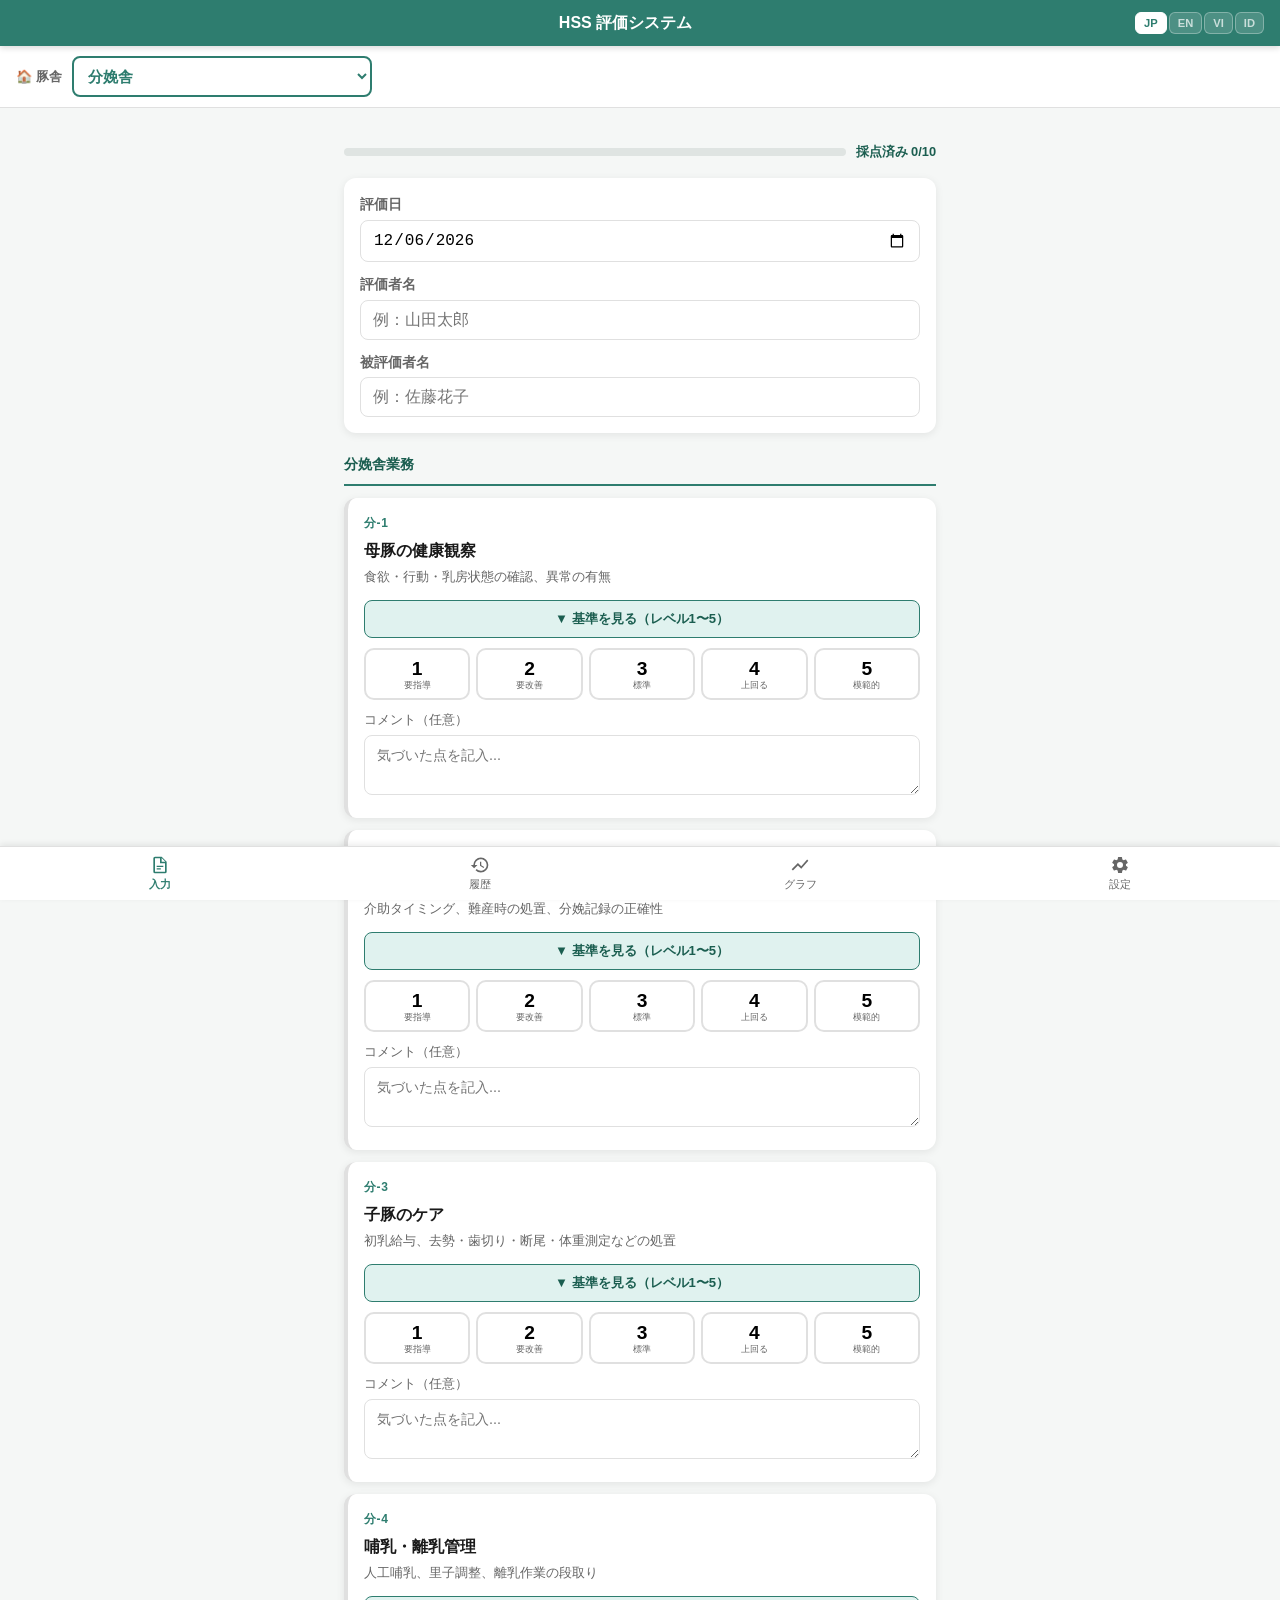
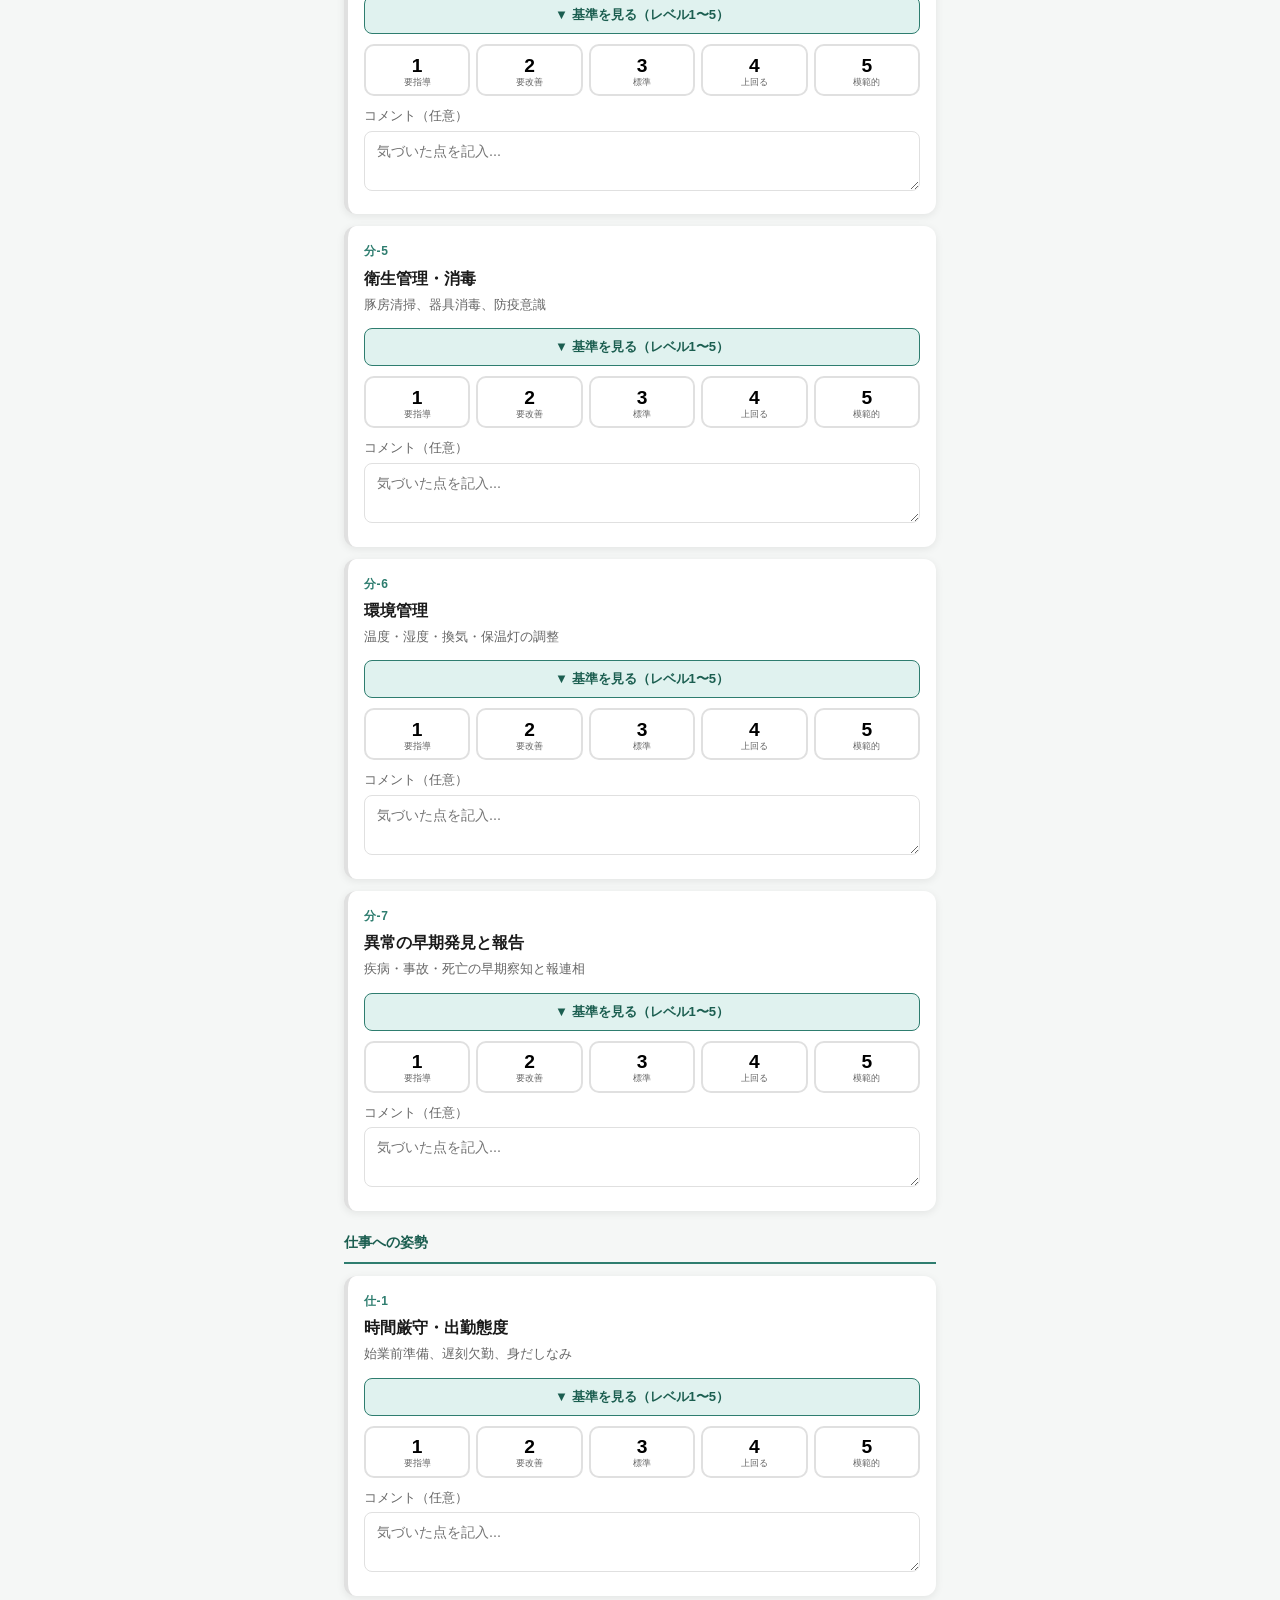
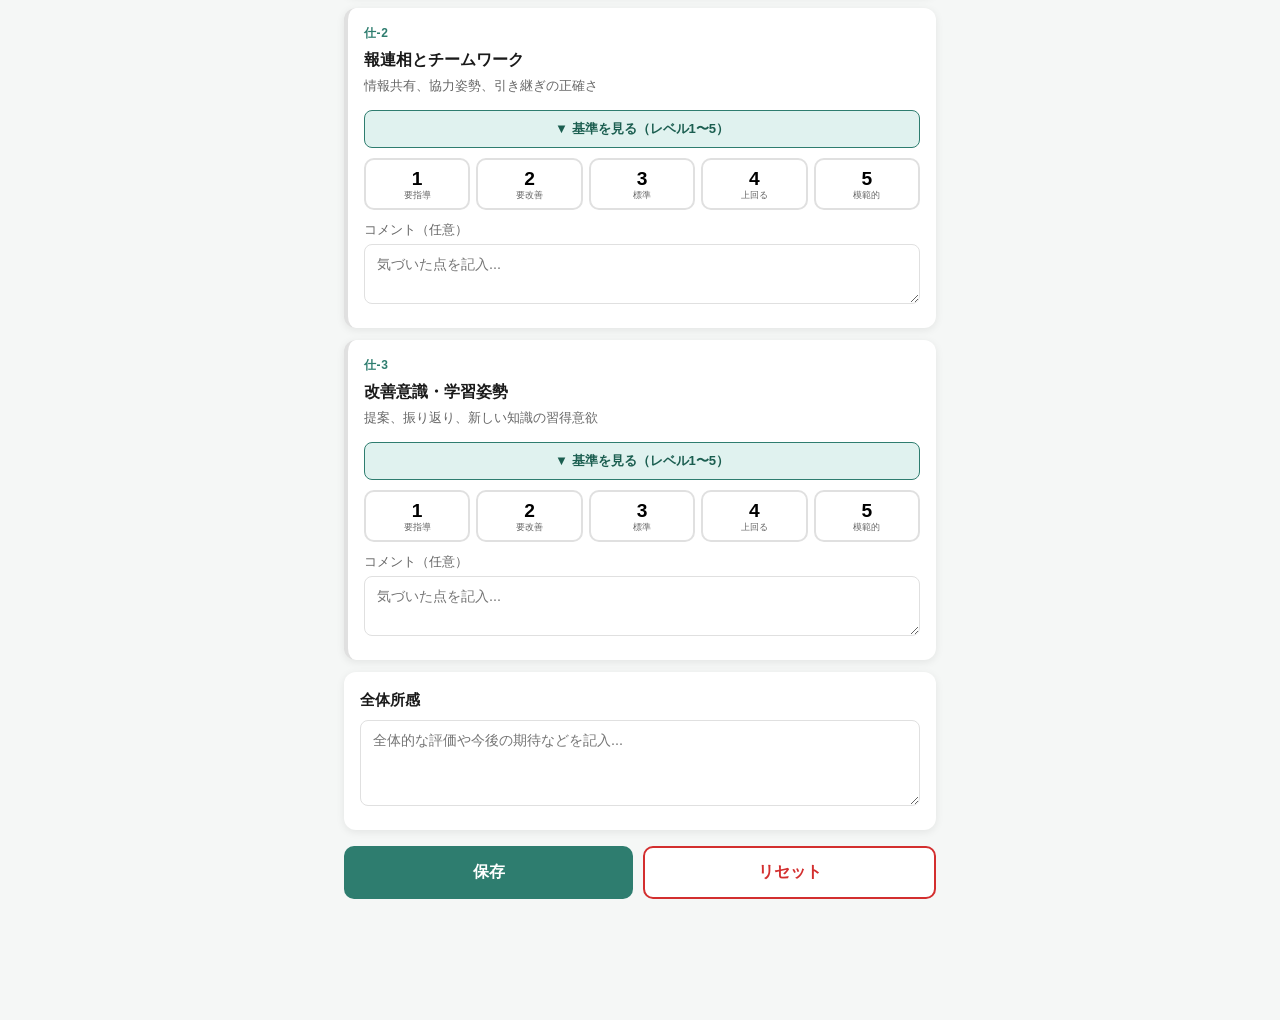
==== index.html @ 77bb3b4b "fix(security): セクション名・評価日・レコードIDの出力エスケープを徹底（インポートJSON経由のXSS/属性注入を遮断） Co-Authored-By: Claude Fable 5 " ====
﻿<!DOCTYPE html>
<html lang="ja">
<head>
<meta charset="UTF-8">
<meta name="viewport" content="width=device-width, initial-scale=1.0">
<title>HSS 評価システム</title>
<meta name="theme-color" content="#2e7d6f">
<link rel="manifest" href="manifest.json">
<link rel="icon" href="icon-192.png">
<link rel="apple-touch-icon" href="icon-192.png">
<script src="chart.umd.min.js"></script>
<style>
*,*::before,*::after{box-sizing:border-box;margin:0;padding:0}
:root{
  --pri:#2e7d6f;--pri-l:#e0f2ef;--pri-d:#1b5e50;
  --bg:#f5f7f6;--card:#fff;--txt:#1a1a1a;--sub:#666;--bdr:#e0e0e0;
  --s5:#1b8a2e;--s4:#4caf50;--s3:#f9a825;--s2:#ef6c00;--s1:#d32f2f;
  --r:12px;--sh:0 2px 8px rgba(0,0,0,.08);
}
html{font-size:16px;-webkit-text-size-adjust:100%}
body{font-family:-apple-system,BlinkMacSystemFont,"Hiragino Kaku Gothic ProN","Noto Sans JP",sans-serif;background:var(--bg);color:var(--txt);line-height:1.6;min-height:100vh;padding-bottom:80px}

/* ヘッダー */
.hdr{background:var(--pri);color:#fff;padding:10px 16px;display:flex;align-items:center;justify-content:space-between;position:sticky;top:0;z-index:100;box-shadow:0 2px 6px rgba(0,0,0,.15)}
.hdr h1{font-size:1rem;font-weight:700;flex:1;text-align:center}
.lsw{display:flex;gap:2px;flex-shrink:0}
.lsw button{background:rgba(255,255,255,.15);border:1px solid rgba(255,255,255,.3);color:rgba(255,255,255,.7);padding:4px 8px;border-radius:6px;font-size:.7rem;font-weight:700;cursor:pointer}
.lsw button.on{background:#fff;color:var(--pri);border-color:#fff}

/* 編集バナー */
.ebar{display:none;background:#fff3e0;border-bottom:2px solid var(--s2);padding:10px 16px;text-align:center;font-size:.85rem;font-weight:600;color:var(--s2);align-items:center;justify-content:center;gap:8px}
.barnbar{display:flex;align-items:center;gap:10px;background:#fff;border-bottom:1px solid var(--bdr);padding:10px 16px}
.barnbar-lbl{font-size:.82rem;font-weight:700;color:var(--sub);white-space:nowrap}
.barnbar select{flex:1;max-width:300px;padding:9px 10px;border:2px solid var(--pri);border-radius:8px;background:#fff;font-size:.95rem;font-weight:700;color:var(--pri);cursor:pointer}
.ebar.show{display:flex}
.ebar button{background:none;border:1px solid var(--s2);color:var(--s2);border-radius:6px;padding:2px 10px;font-size:.8rem;cursor:pointer}

/* タブ */
.tabs{position:fixed;bottom:0;left:0;right:0;background:#fff;display:flex;border-top:1px solid var(--bdr);z-index:100;box-shadow:0 -2px 6px rgba(0,0,0,.08)}
.tabs button{flex:1;padding:8px 2px;border:none;background:0;font-size:.7rem;color:var(--sub);cursor:pointer;display:flex;flex-direction:column;align-items:center;gap:2px}
.tabs button svg{width:20px;height:20px;fill:currentColor}
.tabs button.on{color:var(--pri);font-weight:700}

/* ページ */
.pg{display:none;padding:16px;max-width:640px;margin:0 auto}
.pg.on{display:block}

/* カード共通 */
.cd{background:var(--card);border-radius:var(--r);padding:16px;margin-bottom:12px;box-shadow:var(--sh)}

/* メタ入力 */
.meta label{display:block;font-size:.85rem;font-weight:600;color:var(--sub);margin-bottom:4px}
.meta input{width:100%;padding:10px 12px;border:1px solid var(--bdr);border-radius:8px;font-size:1rem;margin-bottom:12px;outline:0}
.meta input:focus{border-color:var(--pri)}
.meta input:last-child{margin-bottom:0}

/* セクション見出し */
.stit{font-size:.9rem;font-weight:700;color:var(--pri-d);padding:8px 0;margin-top:8px;border-bottom:2px solid var(--pri);margin-bottom:12px}

/* 評価カード */
.ec{border-left:4px solid var(--bdr);transition:border-color .3s}
.ec.scored{border-left-color:var(--pri)}
.ec .en{font-size:.75rem;font-weight:700;color:var(--pri);letter-spacing:.05em}
.ec .enm{font-size:1rem;font-weight:700;margin:4px 0}
.ec .ed{font-size:.8rem;color:var(--sub);margin-bottom:12px;line-height:1.5}
.sr{display:flex;gap:6px;margin-bottom:10px}
.sb{flex:1;min-height:48px;border:2px solid var(--bdr);border-radius:10px;background:#fff;font-size:1.1rem;font-weight:700;cursor:pointer;display:flex;flex-direction:column;align-items:center;justify-content:center;gap:1px;transition:all .2s}
.sb .sl{font-size:.55rem;font-weight:400;color:var(--sub);line-height:1}
.sb:active{transform:scale(.95)}
.sb.sel{color:#fff;border-color:transparent}
.sb.sel .sl{color:rgba(255,255,255,.85)}
.sb[data-s="5"].sel{background:var(--s5)}
.sb[data-s="4"].sel{background:var(--s4)}
.sb[data-s="3"].sel{background:var(--s3)}
.sb[data-s="2"].sel{background:var(--s2)}
.sb[data-s="1"].sel{background:var(--s1)}
.ec textarea,.oata{width:100%;padding:10px 12px;border:1px solid var(--bdr);border-radius:8px;font-size:.9rem;font-family:inherit;resize:vertical;min-height:60px;outline:0}
.ec textarea:focus,.oata:focus{border-color:var(--pri)}
.clbl{font-size:.8rem;color:var(--sub);margin-bottom:4px}

/* 全体所感 */
.oasec h3{font-size:.95rem;margin-bottom:8px}

/* ボタン */
.bg{display:flex;gap:10px;margin:16px 0}
.b{flex:1;padding:14px;border:none;border-radius:10px;font-size:1rem;font-weight:700;cursor:pointer;transition:all .2s}
.b:active{transform:scale(.97)}
.b1{background:var(--pri);color:#fff}.b1:hover{background:var(--pri-d)}
.b2{background:#fff;color:var(--s1);border:2px solid var(--s1)}
.b3{background:var(--pri-l);color:var(--pri-d)}
.b4{background:#fff3e0;color:var(--s2);border:2px solid var(--s2)}

/* トースト */
.toast{position:fixed;bottom:90px;left:50%;transform:translateX(-50%) translateY(20px);background:#333;color:#fff;padding:12px 24px;border-radius:24px;font-size:.9rem;font-weight:600;opacity:0;transition:all .3s;z-index:200;pointer-events:none;white-space:nowrap}
.toast.show{opacity:1;transform:translateX(-50%) translateY(0)}

/* 履歴 */
.hctrl{display:flex;gap:8px;margin-bottom:16px}
.hctrl select{flex:1;padding:10px 12px;border:1px solid var(--bdr);border-radius:8px;font-size:.9rem;background:#fff;outline:0}
.hlist{display:flex;flex-direction:column;gap:8px}
.hi{background:var(--card);border-radius:var(--r);padding:14px 16px;box-shadow:var(--sh);cursor:pointer;display:flex;justify-content:space-between;align-items:center}
.hi:active{background:var(--pri-l)}
.hi .hii{flex:1}.hi .hid{font-size:.8rem;color:var(--sub)}.hi .hin{font-weight:700;font-size:.95rem}
.hi .hia{font-size:1.3rem;font-weight:700;color:var(--pri);min-width:50px;text-align:right}

/* モーダル */
.mo{display:none;position:fixed;top:0;left:0;right:0;bottom:0;background:rgba(0,0,0,.5);z-index:300;overflow-y:auto;padding:24px 12px}
.mo.show{display:block}
.mc{background:#fff;border-radius:16px;max-width:560px;margin:0 auto;padding:20px 16px}
.mh{display:flex;justify-content:space-between;align-items:center;margin-bottom:16px;padding-bottom:12px;border-bottom:1px solid var(--bdr)}
.mh h3{font-size:1rem}
.mx{background:0;border:0;font-size:1.5rem;cursor:pointer;padding:4px 8px;color:var(--sub)}
.di{padding:10px 0;border-bottom:1px solid #f0f0f0}.di:last-of-type{border-bottom:none}
.dih{display:flex;justify-content:space-between;align-items:center}
.din{font-weight:600;font-size:.9rem}
.dis{font-weight:700;font-size:1rem;padding:2px 10px;border-radius:6px;color:#fff}
.dic{font-size:.85rem;color:var(--sub);margin-top:4px}
.dov{margin-top:12px;padding:12px;background:var(--pri-l);border-radius:8px;font-size:.9rem}
.ma{display:flex;gap:8px;margin-top:20px;padding-top:16px;border-top:1px solid var(--bdr)}
.sb5{background:var(--s5)}.sb4{background:var(--s4)}.sb3{background:var(--s3)}.sb2{background:var(--s2)}.sb1{background:var(--s1)}

/* グラフ */
.chc{background:var(--card);border-radius:var(--r);padding:16px;margin-bottom:16px;box-shadow:var(--sh)}
.chc select{width:100%;padding:10px 12px;border:1px solid var(--bdr);border-radius:8px;font-size:.9rem;background:#fff;outline:0}
.chb{background:var(--card);border-radius:var(--r);padding:16px;margin-bottom:16px;box-shadow:var(--sh)}
.chb h3{font-size:.9rem;margin-bottom:12px;color:var(--sub)}
.chb canvas{width:100%!important;max-height:300px}
.nd{text-align:center;color:var(--sub);padding:40px 16px;font-size:.95rem}

/* 設定画面 */
.cfg-sec{margin-bottom:24px}
.cfg-sec-hdr{display:flex;align-items:center;gap:8px;margin-bottom:8px}
.cfg-sec-hdr input{flex:1;font-size:.95rem;font-weight:700;padding:8px 10px;border:1px solid var(--bdr);border-radius:8px;outline:0;color:var(--pri-d)}
.cfg-sec-hdr input:focus{border-color:var(--pri)}
.cfg-item{background:var(--card);border-radius:var(--r);padding:12px;margin-bottom:8px;box-shadow:var(--sh);border-left:3px solid var(--pri)}
.cfg-item .ci-row{display:flex;gap:6px;align-items:center;margin-bottom:6px}
.cfg-item input{flex:1;padding:8px 10px;border:1px solid var(--bdr);border-radius:6px;font-size:.9rem;outline:0}
.cfg-item input:focus{border-color:var(--pri)}
.cfg-item .ci-desc{font-size:.85rem;color:var(--sub)}
.cfg-item textarea{width:100%;padding:8px 10px;border:1px solid var(--bdr);border-radius:6px;font-size:.85rem;font-family:inherit;resize:none;min-height:40px;outline:0;color:var(--sub)}
.cfg-item textarea:focus{border-color:var(--pri)}
.ci-btns{display:flex;gap:4px;flex-shrink:0}
.ci-btns button{width:36px;height:36px;border:1px solid var(--bdr);border-radius:8px;background:#fff;cursor:pointer;font-size:1rem;display:flex;align-items:center;justify-content:center;color:var(--sub);transition:all .15s}
.ci-btns button:hover{background:var(--pri-l);color:var(--pri-d);border-color:var(--pri)}
.ci-btns button.del:hover{background:#fef0f0;color:var(--s1);border-color:var(--s1)}
.cfg-add{display:flex;gap:8px;margin-top:8px}
.cfg-add button{flex:1;padding:10px;border:2px dashed var(--bdr);border-radius:var(--r);background:0;font-size:.85rem;font-weight:600;color:var(--sub);cursor:pointer}
.cfg-add button:hover{border-color:var(--pri);color:var(--pri);background:var(--pri-l)}

/* 警告 */
.ec.warn{border-left-color:var(--s1);animation:shake .4s}
@keyframes shake{0%,100%{transform:translateX(0)}25%{transform:translateX(-4px)}75%{transform:translateX(4px)}}

/* 採点進捗バー */
.prog{position:sticky;top:0;z-index:90;background:var(--bg);display:flex;align-items:center;gap:10px;padding:10px 0 8px;margin-bottom:8px}
.prog-b{flex:1;height:8px;background:#dfe4e2;border-radius:4px;overflow:hidden}
.prog-f{height:100%;background:var(--pri);border-radius:4px;width:0;transition:width .25s}
.prog-f.done{background:var(--s5)}
.prog-t{font-size:.8rem;font-weight:700;color:var(--pri-d);white-space:nowrap}

/* 評価基準（レベル1〜5） */
.crit-tg{width:100%;margin:2px 0 10px;background:var(--pri-l);border:1px solid var(--pri);color:var(--pri-d);border-radius:8px;padding:9px 12px;font-size:.82rem;font-weight:700;cursor:pointer;text-align:center}
.crit-tg:active{transform:scale(.98)}
.crit{display:none;margin:0 0 12px;border:1px solid var(--bdr);border-radius:10px;overflow:hidden;background:#fff}
.crit.open{display:block}
.crit-k{padding:10px 12px;background:#f4f7f6;font-size:.8rem;color:var(--sub);line-height:1.55;border-bottom:1px solid var(--bdr)}
.crit-k b{color:var(--pri-d);margin-right:6px}
.crit-lv{display:flex;gap:10px;padding:10px 12px;border-bottom:1px solid #f0f0f0;cursor:pointer;align-items:flex-start;transition:background .15s}
.crit-lv:last-child{border-bottom:none}
.crit-lv:active{background:var(--pri-l)}
.crit-lv.sel{background:var(--pri-l);box-shadow:inset 4px 0 0 var(--pri)}
.crit-n{flex-shrink:0;width:30px;height:30px;border-radius:8px;color:#fff;font-weight:700;display:flex;align-items:center;justify-content:center;font-size:.95rem}
.crit-t{font-size:.78rem;line-height:1.55}
.crit-t b{display:block;font-size:.72rem;color:var(--sub);margin-bottom:2px}
@media(min-width:640px){.pg{padding:24px}.sb{min-height:52px;font-size:1.2rem}}
</style>
</head>
<body>

<header class="hdr">
  <div style="width:100px"></div>
  <h1 data-t="appTitle">HSS 評価システム</h1>
  <div class="lsw">
    <button class="on" onclick="setLang('ja')">JP</button>
    <button onclick="setLang('en')">EN</button>
    <button onclick="setLang('vi')">VI</button>
    <button onclick="setLang('id')">ID</button>
  </div>
</header>

<div class="barnbar">
  <span class="barnbar-lbl" data-t="barnLbl">🏠 豚舎</span>
  <select id="barnSel" onchange="setBarn(this.value)"></select>
</div>

<div class="ebar" id="editBar">
  <span data-t="editingBanner">編集中</span>
  <button onclick="cancelEdit()" data-t="cancelEdit">取消</button>
</div>

<!-- 入力 -->
<div id="pgIn" class="pg on">
  <div class="prog"><div class="prog-b"><div class="prog-f" id="progF"></div></div><span class="prog-t" id="progT"></span></div>
  <div class="cd meta">
    <label data-t="labelDate">評価日</label>
    <input type="date" id="fDate">
    <label data-t="labelEvaluator">評価者名</label>
    <input type="text" id="fEv" data-ph="phEv" placeholder="例：山田太郎">
    <label data-t="labelEvaluatee">被評価者名</label>
    <input type="text" id="fEe" data-ph="phEe" placeholder="例：佐藤花子">
  </div>
  <div id="cards"></div>
  <div class="cd oasec">
    <h3 data-t="overall">全体所感</h3>
    <textarea id="fOv" class="oata" rows="4" data-ph="phOv" placeholder="全体的な評価や今後の期待などを記入..."></textarea>
  </div>
  <div class="bg">
    <button class="b b1" id="btnSave" onclick="doSave()" data-t="btnSave">保存</button>
    <button class="b b2" onclick="doReset()" data-t="btnReset">リセット</button>
  </div>
</div>

<!-- 履歴 -->
<div id="pgHi" class="pg">
  <div class="hctrl">
    <select id="hFil" onchange="drawHist()"><option value="" data-t="filterAll">全員</option></select>
    <button class="b b3" onclick="doCSV()" style="flex:0 0 auto;padding:10px 16px;font-size:.85rem" data-t="btnCSV">CSV出力</button>
  </div>
  <div id="hList" class="hlist"></div>
</div>

<!-- グラフ -->
<div id="pgCh" class="pg">
  <div class="chc">
    <label style="font-size:.85rem;font-weight:600;color:var(--sub);display:block;margin-bottom:6px" data-t="selEe">被評価者を選択</label>
    <select id="chSel" onchange="drawCharts()"><option value="" data-t="selPh">-- 選択してください --</option></select>
  </div>
  <div id="chArea">
    <div class="chb"><h3 data-t="chLine">平均点の推移</h3><canvas id="cvL"></canvas></div>
    <div class="chb"><h3 data-t="chRadar">項目別レーダーチャート（直近）</h3><canvas id="cvR"></canvas></div>
  </div>
  <div id="chNone" class="nd" style="display:none" data-t="selEe"></div>
</div>

<!-- 設定 -->
<div id="pgCfg" class="pg">
  <div id="cfgArea"></div>
  <div class="cfg-add">
    <button onclick="addSection()" data-t="addSec">＋ セクション追加</button>
  </div>
  <div style="margin-top:24px">
    <button class="b b1" style="width:100%" onclick="saveCfg()" data-t="saveCfg">設定を保存</button>
  </div>
  <div style="margin-top:12px">
    <button class="b b2" style="width:100%" onclick="resetCfg()" data-t="resetCfg">初期設定に戻す</button>
  </div>

  <div style="margin-top:28px;border-top:1px dashed var(--bdr);padding-top:18px">
    <p data-t="expHint" style="font-size:.8rem;color:var(--sub);line-height:1.6;margin:0 0 12px">別のPCへ評価項目を渡すには「書き出し」でファイルを保存し、そのファイルを相手のPCの「読み込み」で取り込みます。</p>
    <button class="b b4" style="width:100%" onclick="exportCfg()" data-t="expCfg">⬇ 項目を書き出し（ファイル保存）</button>
    <div style="margin-top:12px">
      <button class="b b3" style="width:100%" onclick="document.getElementById('impFile').click()" data-t="impCfg">⬆ 項目を読み込み（ファイルから）</button>
    </div>
    <input type="file" id="impFile" accept="application/json,.json" style="display:none" onchange="importCfg(this)">
  </div>

  <div style="margin-top:28px;border-top:1px dashed var(--bdr);padding-top:18px">
    <p data-t="backupHint" style="font-size:.8rem;color:var(--sub);line-height:1.6;margin:0 0 12px">端末の故障や誤消去に備えて、全豚舎の評価データと項目を1ファイルに保存できます。復元では既存の記録は残り、新しい記録だけが追加されます。</p>
    <button class="b b4" style="width:100%" onclick="exportAll()" data-t="expAll">⬇ 全データをバックアップ（評価＋項目）</button>
    <div style="margin-top:12px">
      <button class="b b3" style="width:100%" onclick="document.getElementById('impAllFile').click()" data-t="impAll">⬆ バックアップから復元</button>
    </div>
    <input type="file" id="impAllFile" accept="application/json,.json" style="display:none" onchange="importAll(this)">
  </div>
</div>

<!-- モーダル -->
<div class="mo" id="modal" onclick="if(event.target===this)closeMo()">
  <div class="mc" id="moBody"></div>
</div>
<div class="toast" id="toast"></div>

<!-- タブ -->
<nav class="tabs">
  <button class="on" data-pg="pgIn" onclick="swTab(this)">
    <svg viewBox="0 0 24 24"><path d="M14 2H6a2 2 0 0 0-2 2v16a2 2 0 0 0 2 2h12a2 2 0 0 0 2-2V8l-6-6zM14 3.5L18.5 8H14V3.5zM6 20V4h6v6h6v10H6z"/><path d="M8 13h8v1.5H8zM8 16h5v1.5H8z"/></svg>
    <span data-t="tabIn">入力</span>
  </button>
  <button data-pg="pgHi" onclick="swTab(this)">
    <svg viewBox="0 0 24 24"><path d="M13 3a9 9 0 0 0-9 9H1l3.89 3.89.07.14L9 12H6c0-3.87 3.13-7 7-7s7 3.13 7 7-3.13 7-7 7c-1.93 0-3.68-.79-4.94-2.06l-1.42 1.42A8.954 8.954 0 0 0 13 21a9 9 0 0 0 0-18zm-1 5v5l4.28 2.54.72-1.21-3.5-2.08V8H12z"/></svg>
    <span data-t="tabHi">履歴</span>
  </button>
  <button data-pg="pgCh" onclick="swTab(this)">
    <svg viewBox="0 0 24 24"><path d="M3.5 18.49l6-6.01 4 4L22 6.92l-1.41-1.41-7.09 7.97-4-4L2 16.99z"/></svg>
    <span data-t="tabCh">グラフ</span>
  </button>
  <button data-pg="pgCfg" onclick="swTab(this)">
    <svg viewBox="0 0 24 24"><path d="M19.14 12.94c.04-.3.06-.61.06-.94 0-.32-.02-.64-.07-.94l2.03-1.58a.49.49 0 0 0 .12-.61l-1.92-3.32a.49.49 0 0 0-.59-.22l-2.39.96c-.5-.38-1.03-.7-1.62-.94l-.36-2.54a.48.48 0 0 0-.48-.41h-3.84a.48.48 0 0 0-.48.41l-.36 2.54c-.59.24-1.13.57-1.62.94l-2.39-.96a.49.49 0 0 0-.59.22L2.74 8.87a.48.48 0 0 0 .12.61l2.03 1.58c-.05.3-.07.62-.07.94s.02.64.07.94l-2.03 1.58a.49.49 0 0 0-.12.61l1.92 3.32c.12.22.37.29.59.22l2.39-.96c.5.38 1.03.7 1.62.94l.36 2.54c.05.24.26.41.48.41h3.84c.24 0 .44-.17.48-.41l.36-2.54c.59-.24 1.13-.56 1.62-.94l2.39.96c.22.08.47 0 .59-.22l1.92-3.32c.12-.22.07-.47-.12-.61l-2.01-1.58zM12 15.6A3.6 3.6 0 1 1 12 8.4a3.6 3.6 0 0 1 0 7.2z"/></svg>
    <span data-t="tabCfg">設定</span>
  </button>
</nav>

<script id="criteriaData" type="application/json">[{"key":"farrow","sheet":"分娩舎","scale":"業務","items":[{"no":"分-1","name":"母豚の健康観察（食欲・行動・乳房状態の確認、異常の有無）","kanten":"分娩舎の母豚を毎日見回り、飼料の食べ具合・起立の様子・乳房の張りや乳の出・尻まわりの汚れやにおい・飲水量を確認し、平常との違いに気づけるか。発熱が疑われるときは体温を測定できるか。","level1":"母豚の前を素通りし、飼料の食べ残しや、横臥したまま動かない母豚に気づかない。乳房の赤みや腫れ、尻まわりの異臭をともなう汚れを見ても異常と捉えず放置する。見回り自体も、指示がなければ行わない。","level2":"指示があれば、飼料の食べ残しや元気の有無はある程度確認できるが、乳房の張りや乳の出のかたより、飲水量の低下などを見落としがち。異常かどうかの判断は常に他者まかせで、自力では正常か異常かの線引きができない。","level3":"指示があればひと通り見回り、飼料の食べ残し・呼んでも起立しない元気のなさ・尻まわりの異臭をともなう汚れなど、目に見える異常に気づける。乳房をひと通り触れて張りを確認し、子豚がすべての乳首に吸いついているか（腹部がふくれているか）も確かめられる。","level4":"指示がなくても毎日欠かさず見回り、飼料の摂取が落ちたり元気がなかったりすれば、発熱を疑って体温を測定する。平常より高ければ分娩後の体調不良（乳房の腫れ・発熱・乳の出が悪い 等）を疑い、乳房のしこりや熱感、乳の出、飲水量まで確かめて原因を探り、給餌を控えて飲水を促すなど、初期の手当てをしたうえで報告できる。","level5":"観察結果を分娩後の体調不良の知識と結びつけて的確に捉え、上長への相談・経過観察・授乳の工夫・移動の判断・記録・報告まで自力で判断できる。体格・栄養状態（やせ・標準・過肥）を目安に、母豚ごとに給餌量を細かく加減し、体温・飲水・乳の出の平常の様子と着眼点を新人に指導できる。"},{"no":"分-2","name":"分娩介助の対応（介助タイミング、難産時の処置、分娩記録の正確性）","kanten":"分娩の進行間隔に注意を払いながら見守り、難産の見分け・産道の確認や子豚の引き出し・定められた分娩処置や薬剤の使用・記録を、清潔かつ正確に行えるか。","level1":"分娩の進み具合を見ておらず、子豚が産道で引っかかっても気づかない。手指を消毒せず、潤滑剤も使わずに産道へ手を入れる、無理に引っ張るなど、危険で雑な扱いをする。出生数や死産数の記録も行わない。","level2":"指示があれば分娩を見守れるが、分娩間隔を正確に計れず、難産の見分けが遅れがち。介助の要否は他者まかせで、定められた分娩薬の使い方も自力では判断できず、記録も抜け漏れが多い。","level3":"指示があれば分娩間隔を計りながら見守り、口や鼻のぬめりを取る・乾いたタオルで拭く・へその緒を適切な長さで切って消毒する、という一連の流れを行える。生存出生数・死産数・腹中で育たず固まって生まれた子豚の数を正しく記録し、分娩間隔が空くなど難産が疑われれば報告できる。","level4":"指示がなくても分娩を計りながら見守り、分娩間隔が平常より空きすぎれば難産を疑う。まず母豚を起立させて向きを変えるよう促し、改善しなければ清潔な長手袋をして潤滑剤を用い、産道を確かめ、母豚のいきみに合わせて慎重に引き出す。産道に子豚がいなければ定められた分娩薬を用いて経過を見て、それでも生まれなければ上長へ連絡する。胎盤が排出されたか、分娩後の体温も確かめる。","level5":"子豚が大きすぎる・体位が悪い・いきむ力が弱いなど、難産の原因を見分けて手当てを選べる。産道の入り口が十分に開く前に分娩薬を用いると母豚の損傷や死産を招くと理解し、開き具合の確認と用量を必ず守る。分娩記録（出生数・死産数・所要時間・介助の内容）を成績の見直しや次回の分娩管理に役立てつつ、介助の見極めと手技を新人に指導できる。"},{"no":"分-3","name":"子豚のケア（初乳給与、去勢・歯切り・断尾・体重測定などの処置）","kanten":"生まれたばかりの子豚に初乳を与えて保温し、鉄分の補給・歯切り・尾の処置・去勢などを、適切な時期に清潔かつ正確に行えるか。","level1":"初乳を飲めていない弱い子豚への対応や、保温場所の用意をおろそかにする。鉄分の補給や歯切りを指示されても行えず、あるいは不潔で雑な手技により出血や事故を生じさせる。","level2":"指示があれば処置の一部は行えるが、初乳の摂取確認のもれや、鉄分の注入部位・量、去勢時期の誤りが多い。処置の可否や順序は他者まかせ。","level3":"指示があれば、出生後できるだけ早く初乳の摂取を介助し、適切な時期に鉄分の注射を後肢に行い、とがった歯の歯切り・必要に応じた尾の処置・時期を見た去勢をひと通り行える。へその緒を消毒し、保温場所を確かめられる。","level4":"指示がなくても、各子豚が初乳を十分に飲めているかを腹部のふくらみで確かめ、飲めない小さい子豚には分けて与える。初乳が不十分だと離乳前の死亡が大きく増えると理解し、処置の際は器具の消毒・出血の抑制を徹底し、去勢には痛みをやわらげる処置を併せるなど、適切な初期対応ができる。","level5":"各処置の意味（病気から守る力を得る・乳首の損傷を防ぐ・闘争による傷を防ぐ）を、子豚は出生後まもなく母乳の重要な成分を取り込む力を失うといった知識で理解し、子豚の状態を見て処置の順序や実施の可否を判断・微調整できる。体重の測定値や処置の記録を残して小さい子豚の育成方針を定め、清潔で安全な手技を新人に指導できる。"},{"no":"分-4","name":"哺乳・離乳管理（人工哺乳、里子調整、離乳作業の段取り）","kanten":"出生頭数と、利用できる乳首の数・体重の釣り合いを見て、ほかの母豚への預け（里子）・人工乳による育成を調整し、離乳作業を正しい段取りで進められるか。","level1":"乳首にあぶれた子豚を放置し、里子に出す・人工乳で育てる必要に気づかない。人工乳の温度や量も適当で、離乳作業も指示がなければ動けない。","level2":"指示があれば里子付けや人工乳の手伝いはできるが、実施時期や対象の選び方を誤りやすく見落としが多い。離乳の時期や体重の目安を理解しておらず、段取りは他者まかせ。","level3":"指示があれば、利用できる乳首の数を超えてあまった子豚をほかの母豚に預け、人工乳を適温に温めて適切な間隔・量で与えられる。離乳に適した時期と体重を目安に作業をひと通り進められる。","level4":"指示がなくても子豚の体重を見て、各母豚につく子豚の体重がそろうよう振り分け、里子は初乳を与えたあとできるだけ早く、分娩時期の近い母豚につける段取りを自ら組む。移す子豚に預け先のにおいをつける、乳の飲みや体重の増え方を見て定着するまで確かめるなど、先回りした対応ができる。","level5":"里子・人工乳・離乳の各判断を、乳の出のピークを過ぎると子豚に乳が不足することや、子豚の入れ替えが過多だと病気を広げやすいことといった知識で裏づけ、調整を最小限に抑えて最適化できる。離乳は母豚を移して子豚は慣れた場所に残すなどでストレスを抑える工夫をし、離乳後の下痢の予防まで見越して記録・改善し、段取りを新人に指導できる。"},{"no":"分-5","name":"衛生管理・消毒（豚房清掃、器具消毒、防疫意識）","kanten":"分娩用の囲いや器具を正しい手順で洗浄・消毒し、人や物の動線と、病気を持ち込まない意識をもって清潔を保てるか。","level1":"糞や汚れが残ったまま消毒液をまく、希釈や作用時間を守らないなど、効果のない雑な手順をとる。器具を使い回し、汚れた場所からきれいな場所へ逆行するなど、防疫の意識がない。","level2":"指示があれば清掃・消毒はある程度できるが、洗浄が不十分・乾燥の手順を省く・消毒液の希釈を誤ることが多い。何をどの順で消毒するかは他者まかせ。","level3":"指示があれば「糞を取る→粗洗い→つけ置き→高圧洗浄→乾燥→消毒→乾燥」の手順で囲いを洗浄・消毒し、分娩用器具を消毒液で消毒できる。作業着・長靴の着用、手指の消毒など、基本の清潔な動作ができる。","level4":"指示がなくても、汚れが残ると消毒が効かないと理解し、高圧で隅々まで洗い、十分に乾燥させてから消毒する。母豚を入れる前に空ける期間をとり、きれいな場所（分娩舎）から汚れた場所への一方通行を自ら守って、汚れの往来を防ぐ。","level5":"消毒液の特性（汚れがあると効かない・効きにくい病原がある 等）と、対象の病原・温度・作用時間をふまえて、薬剤と希釈を選べる。豚を全頭出して洗浄・消毒し、まとめて入れ替える方式を計画的に運用し、消毒記録（日時・薬剤・濃度）を残して効果を検証し、防疫の手順を新人に指導できる。"},{"no":"分-6","name":"環境管理（温度・湿度・換気・保温灯の調整）","kanten":"母豚と子豚で適温が異なることをふまえ、保温灯・換気・冷却の工夫を、季節と子豚の発育に合わせて調整できるか。","level1":"保温灯をつけ忘れる、母豚向けと子豚向けの適温の違いを理解せず放置する。すきま風・換気の不良・刺激臭のガスに気づかず、子豚の寒さや母豚の暑さを見落とす。","level2":"指示があれば保温灯のオンオフや温度の確認はできるが、設定の目安があいまいで見落としが多い。換気量や湿度の調整、暑熱・寒冷への対応の判断は他者まかせ。","level3":"指示があれば、母豚のいる場所と子豚の保温場所のそれぞれの適温を目安に保温灯やヒーターを調整し、温度計を確かめられる。強い臭気やすきま風など、目視・体感できる異常に気づける。","level4":"指示がなくても、子豚の保温灯やマットを発育につれて段階的に弱め、天候に合わせて温度を調整する。子豚の集まり方（寒いと密集、暑いと分散）や呼吸の様子から寒暑を読み取り、暑い時は母豚に水を垂らして冷やす、寒い時は風を防いで温めるなど、適切な初期対応ができる。換気は臭気がこもらないよう配慮する。","level5":"子豚は冷えやすく、授乳中の母豚は体が熱くなりやすいという相反する要求を両立させる重要性を理解し、保温・換気・冷却のバランスを微調整できる。暑熱の程度や母豚の呼吸（速く浅い呼吸は暑熱に注意）を目安に対策を強め、設定や記録を残して改善し、適切な温度管理の考え方を新人に指導できる。"},{"no":"分-7","name":"異常の早期発見と報告（疾病・事故・死亡の早期察知と報連相）","kanten":"母豚・子豚の疾病・負傷・死亡を早期に発見し、緊急度を見極めて、的確に報告・連絡・相談できるか。","level1":"高熱・耳や皮膚の紫色化・急死・圧死・新生子豚の下痢などの異常を見ても気づかない、または気づいても報告せず放置する。後に判明して対応が大きく遅れる。","level2":"指示があれば異常に気づけるが、見落としや報告の遅れが多い。緊急か経過観察かの判断ができず、誰に何を伝えるかも他者まかせで、報告・連絡・相談が不十分。","level3":"指示があれば、明らかな異常（飼料を食べない、高熱、水様の下痢、胎盤の残留、死亡・圧死）を見つけ、上長へ報告できる。目に見える事実を確かめ、伝えるべき内容をひと通り報告できる。","level4":"指示がなくても日頃から見回って早期に異常へ気づき、発熱を疑えば体温を測定し、平常より高ければ分娩後の体調不良を疑うなど、緊急度を見極める。耳や皮膚の紫色化・急死、新生子豚の下痢が同じ腹や隣の囲いに広がるなどの重い兆候は、直ちに上長へ連絡し、隔離・初期対応を併せて行う。","level5":"様子から疾病の可能性を知識で見立て、隔離・手当ての相談・経過観察を自ら判断して動ける。発生事項（日時・症状・頭数・経過）を正しく記録して再発防止・改善につなげ、誰に・何を・どの程度の緊急度で報告すべきかの基準を新人に指導できる。"}]},{"key":"stall","sheet":"ストール舎","scale":"業務","items":[{"no":"ス-1","name":"発情発見・種付けのタイミング（発情観察、人工授精・交配の的確さとタイミング）","kanten":"母豚の陰部の腫れ・赤み・粘液、他の豚に乗りかかる動き、背中を押すと静止する発情の兆候、雄豚を用いた確認、離乳からの経過日数の記録をふまえ、種付けの適期を見極めて実施できるか。","level1":"母豚の陰部が腫れて赤くなったり粘液が出ても、発情と気づけない。背中を押して静止するか確かめる手順もあいまいで、兆候を見落とす。種付けの時期が判断できず、実施の可否は毎回指示や補助を要する。","level2":"指示があれば陰部の変化や、母豚が他の豚に乗りかかる動きには気づくが、雄豚を近づけて背中を押し、静止するかを確かめる確認が不十分で、一部しか把握できない。種付けの時期の判断は他者任せで、適期を外すことが多い。","level3":"指示があれば朝夕など決まった時間に発情を見回り、陰部の腫れ・粘液や、背中を押すと静止する兆候を確かめられる。指示されたタイミングで一通りの種付け作業ができる。","level4":"指示がなくても、発情の見込み日を周期や離乳からの経過日数で予測し重点的に観察する。静止する兆候を確かめてから適切な間隔をおいて種付けする。初産の母豚と経産の母豚とで適期に差があることをふまえ、雄豚を前に置いて背中を押し、落ち着かせて実施するなど丁寧に行える。","level5":"排卵が発情開始からしばらく経って起こり、経産の母豚では遅くなる体の仕組みを正しく理解する。発情の強さや持続の長さ（初産か経産かで異なる）を見て、種付けの回数や間隔を細かく調整できる。確実な受胎を目標に成績をふまえ自らの手順を見直し、発情の再発する割合や夏場に発情が弱まることも考慮して記録・判断し、同僚や新人に指導できる。"},{"no":"ス-2","name":"妊娠鑑定・再発チェック（不受胎・流産の早期発見、再種付けの管理）","kanten":"種付けから一定期間後の発情の再発の有無の観察、超音波による胎子の袋や心拍の確認、不受胎の母豚や流産の早期発見、再種付けの段取りができるか。","level1":"発情の再発の確認を怠り、不受胎の母豚を妊娠と取り違える。超音波の当て方もあいまいで胎子の袋を確認できず、不受胎や流産を見逃すため毎回補助を要する。","level2":"指示があれば発情の再発予定日に観察するが見落としが多く、受胎の有無の判断や再種付けの段取りは他者任せ。流産の早期発見ができないことがある。","level3":"指示に従い、種付けから一定期間後に発情の再発の有無を確かめ、超音波を母豚の右下腹部に当てて胎子の袋や心拍を確認できる。不受胎や流産の目立つ兆候には気づける。","level4":"指示がなくても発情周期に合わせて再発の見込み日を予測し重点的に観察し、種付け後の適期に超音波で複数回確認する。発情の再発する母豚が多ければ精液の質・種付けの時期・自らの手順を疑い、不受胎の母豚を速やかに再種付けへ回せる。","level5":"種付けからの経過が短すぎると、受胎していても不受胎と判定される場合があるため、日をおいて再確認するなど、確実に判別できる時期を理解している。真の妊娠とまぎらわしい状態（子宮に膿がたまる不調など）を見分け、不受胎・流産の生じやすさの傾向をふまえ原因への対処・記録を検討し、同僚や新人に指導できる。"},{"no":"ス-3","name":"母豚の体況管理（体格・栄養状態の見分け、給餌量の調整、やせすぎ・過肥の防止）","kanten":"母豚の体格・栄養状態（やせ・標準・過肥）を腰や背・肋骨に触れて見分け、妊娠の時期に応じて飼料の量を加減し、やせすぎ・過肥を防げるか。","level1":"やせすぎ・過肥を見ても判断できず、体格を見る部位も分からない。飼料の量を加減できず、栄養状態を放置する。","level2":"指示があれば極端なやせや過肥には気づくが、体格を段階で見分けるのがあいまいで、飼料を増減する判断は他者任せ。個体に応じた加減に漏れが多い。","level3":"指示があれば体格を段階で見分け、腰や背・肋骨に触れて脂肪のつき方を確かめられる。やせすぎや過肥を見つけられる。","level4":"指示がなくても妊娠初期と分娩前に体格を確認し、適正な状態を保つよう一頭ごとに飼料の量を加減する。妊娠の初期・中期・後期で飼料量を増減し、やせすぎ・過肥を防ぐ。","level5":"背の脂肪の厚みを定められた部位で測定して客観的に見分け、過肥は分娩を重くして食欲を落とし、やせすぎは産子数を減らし泌乳を悪くすることを理解する。泌乳期にやせさせすぎると次の分娩成績に影響することを見越して先回りで細かく加減し、記録して改善し、同僚や新人に指導できる。"},{"no":"ス-4","name":"給餌・給水管理（飼料の種類・量の管理、給水器の点検）","kanten":"妊娠の時期に応じた飼料の種類・量、食べ残しの確認、給水器の水の出と量の点検、飲み水を十分に確保できるか。","level1":"飼料の種類や量を取り違え、給水器の水の出が悪くても気づかず放置する。食べ残しや水切れに気づけず、飼料の量を加減できない。","level2":"指示があれば定められた量を給与できるが、妊娠の時期ごとの使い分けや給水器の点検に漏れが多く、過不足の判断は他者任せ。","level3":"指示があれば妊娠の時期に応じて飼料の量を変えて給与し（初期・中期・後期で量を変える）、給水器から水が出ているかを確かめられる。","level4":"指示がなくても飼料の食べ具合（食べ残しの有無）を毎日確かめ、給水器の水の出を点検する。妊娠中の母豚に水切れを生じさせず、泌乳中の母豚には多く要する飲み水を十分に用意し、暑い時期は涼しい朝夕に給与時間をずらすなどの工夫ができる。","level5":"飼料の栄養の内容や、暑い時期は冷たい水が食欲の維持に役立つことを理解し、食べ具合・体格・産子数をふまえ飼料の量を細かく加減する。食べ残しや飲水量を記録し、給与方法の改善を提案し、同僚や新人に指導できる。"},{"no":"ス-5","name":"母豚の健康観察（足・蹄・乳房・陰部の異常、足を引きずる歩き方の確認）","kanten":"足や歩き方（足を引きずらないか）、乳房（腫れ・泌乳）、陰部の異常な分泌物、飼料の食べ具合・水の出方を確認し、熱っぽければ体温を測り平熱より高くないか確かめられるか。","level1":"足を引きずる、乳房の腫れ、陰部の異常な分泌物を見ても気づかず放置する。観察すべき部位が分からず、常に指示を要する。","level2":"指示があれば足の引きずりや食べ残しには気づくが、乳房や陰部の分泌物の確認に漏れが多く、原因の究明は他者任せ。","level3":"指示があれば毎日見回り、食べ残し・下痢・元気のなさ・足を引きずる歩き方・乳房の張り・陰部の分泌物など、目に見える状態を確かめられる。","level4":"指示がなくても毎日見回り、熱っぽければ体温を測り平熱より高くないか確かめる（高ければ、分娩後なら乳房の腫れ・熱っぽさ・泌乳不良といった分娩後の体調不良、妊娠中なら疾病を疑う）。飼料の食べ具合・水の出方・泌乳の偏りの有無・足の踏ん張りまで確かめ、原因を探る処置ができる。","level5":"悪臭や膿のような陰部の分泌物、足を引きずる様子を正しく読み取り、処置・経過観察・隔離・上長への報告を自ら判断する。分娩後に排出されるはずのもの（胎盤）が残っていないか、子豚が乳を十分に吸えて育っているかまで関連づけて観察し、記録して改善し、同僚や新人に指導できる。"},{"no":"ス-6","name":"衛生管理・消毒（ストール清掃、器具消毒、防疫意識）","kanten":"ストールの清掃・糞の片づけ、種付け器具の消毒、「洗う→消毒する→乾かす」の基本の徹底、人や物の動線・病原を持ち込まない意識があるか。","level1":"清掃や消毒が不十分で、糞や食べ残しが残ったまま、器具も洗わず使い回すなど、病原を持ち込まない意識が低く、不衛生な状態を放置する。","level2":"指示があれば清掃はするが、洗う→消毒する→乾かすの手順や消毒薬の使い分けに漏れが多く、消毒の要否の判断は他者任せ。","level3":"指示があればストールの清掃・糞の片づけを行い、「洗う→消毒する→乾かす」の基本に沿って種付け器具を消毒できる。汚れの残りに気づける。","level4":"指示がなくても毎日清掃・消毒し、精液や種付けの管などの器具を清潔に扱う。汚れが残ると消毒が効きにくいことをふまえ高圧の水で十分に洗い、消毒薬の希釈やつけ置き時間を守る。","level5":"複数の消毒薬を、対象の病原や汚れの程度・温度に応じて使い分け、清潔な場所から汚れた場所への一方通行など、病原を持ち込まない動線の意味を理解する。消毒の記録（日時・薬剤・希釈・対象）を残し、手順を改善し、同僚や新人に指導できる。"},{"no":"ス-7","name":"異常の早期発見と報告（疾病・事故・発情戻りの早期察知と報連相）","kanten":"発情の再発・流産・不受胎・疾病・事故を早期に察知し、まず処置を行い、いつ・どの母豚に・どのような状態かを明確に報告・連絡・相談できるか。","level1":"発情の再発・流産・疾病・事故などの異常を見ても気づかず、報告もしないため対応が遅れる。報告すべき内容が分からず、見落としが多い。","level2":"指示があれば異常に気づくが、報告が遅く内容も不十分で、その後の判断・対応は他者任せ。","level3":"指示があれば発情の再発・食欲不振・足の引きずり・流産・陰部の分泌物などの異常を確かめ、いつ・どの母豚かを添えて上長へ報告できる。","level4":"指示がなくても毎日の見回りで異常を早期に察知し、体温の測定や患部の確認といった処置を行ったうえで、いつ・どの母豚に・どのような状態が出たかを具体的に報告する。発情の再発する母豚の増加や事故の傾向にも自ら気づく。","level5":"流産や、生まれずに固まってしまった子、発情の再発が繰り返し多いことなどから、繁殖に関わる疾病の可能性を見立て、隔離・記録・上長への報告や連携を自ら判断する。報告・連絡・相談の仕組みや確認方法を改善し、新人に指導できる。"}]},{"key":"finish","sheet":"肥育舎","scale":"業務","items":[{"no":"肥-1","name":"飼料・給餌管理（飼料切替の段取り、給餌器の調整、残飼・こぼれの管理）","kanten":"発育段階に応じた飼料の切り替えのやり方、給餌器から出る量の調整、食べ残しや床へのこぼれの確認を行えているか。","level1":"指示しても飼料の切り替えや給餌器の調整ができず、給餌器の食べ残しや床へのこぼれを放置する。発育段階の前後で飼料を取り違える、徐々に慣らさず急に切り替えて消化器の不調を招くなど、雑で危険な扱いが見られる。","level2":"言われれば給餌や食べ残しの片づけはある程度できるが、切り替えの時期や、数日かけて少しずつ混ぜながら変える手順を忘れがちで、給餌器の詰まり・出る量・床のこぼれの確認に漏れが多い。増減の判断は他者任せ。","level3":"指示があれば発育段階に応じた飼料の切り替え（育ちはじめは栄養を多めに、仕上げは控えめの飼料へ）を一通り行え、給餌器の詰まり・食べ残しの増加・床へのこぼれなど目に見える点を確認できる。","level4":"指示がなくても毎日給餌器を確認し、食べ残しが増えていれば食欲低下の原因（暑さ・体調不良・飼料の傷み）を探る。飼料の切り替えは数日かけて少しずつ混ぜながら行い、給餌器から出る量を調整してこぼれを減らす対応ができる。","level5":"飼料を与えすぎると過肥になり肉質が落ちるなど、給餌の意味を正しく理解し、食べ具合や発育に合わせて量を細かく調整する。食べ残した量や、増体に要した飼料の量を記録して改善につなげ、切り替えの手順や給餌器の調整を自ら判断して上長に報告し、同僚や新人に指導できる。"},{"no":"肥-2","name":"飲水・給水設備の管理（ニップルの点検、水量・水質の確認）","kanten":"給水器（ニップル）が正常に出るか・出る量の点検、飲水量・水温・水の清浄さを確認できているか。","level1":"給水器の点検を行わず、水の出が悪い・詰まっている状態を放置する。給水の止まった部屋や水漏れに気づかず、豚が飲水できず衰弱する・採食しなくなる事態を見落とす。","level2":"言われれば給水器を確かめるが、部屋ごと・各所の確認や出る量の点検に漏れが多く、水温や清浄さまで気が回らない。確認は指示を待ってから動く。","level3":"指示があれば個々の給水器を実際に作動させて出水を確かめ、詰まり・水漏れ・出の悪さなど目に見える不具合を確認できる。","level4":"指示がなくても毎日すべての給水器の出る量を確かめ、出が悪ければ清掃や高さの調整を行う。豚が十分に飲水できるようにし、冷たすぎずぬるすぎない水温に配慮する対応ができる。","level5":"水は体の大部分を占める最も重要な栄養と理解し、飲水量の減少を体調不良や暑さの兆候と判断する。随時水の清浄さ（汚れの有無）を調べて記録・管理し、設備の点検と水管理を自ら判断して上長に報告でき、新人に指導できる。"},{"no":"肥-3","name":"増体・発育の観察（成長のばらつき、発育不良豚の選別と対応）","kanten":"同一部屋内の体格のばらつきを把握し、発育の悪い豚・やせた豚を選び出して原因を探れているか。","level1":"発育の悪い豚や体格のばらつきに気づかず放置する。やせた豚や明らかに発育の遅れた豚を見落とし、部屋全体の発育状況を把握できない。","level2":"言われればやせた豚を選び出せるが、部屋全体のばらつきの把握や、発育の悪い豚を別室（治療部屋）へ移すことに漏れが多く、対応の判断は他者任せ。","level3":"指示があれば部屋を観察し、発育のばらつきや、明らかに発育が悪い・やせている豚を確認できる。","level4":"指示がなくても日頃から体格を観察し、発育の遅れた豚を治療部屋へ選別する。原因（体調不良・飼料の取り合い・給餌スペースの不足・群内の優劣）を探り、群の組み替えや個別管理などの対応ができる。","level5":"計画的に育成する意味を理解し、体重を測定して部屋内の体格をそろえる。出荷時期や目標体重に照らして発育の遅れの原因を調べて改善し、選別の目安を記録して上長に報告し、新人に指導できる。"},{"no":"肥-4","name":"健康観察・疾病対応（呼吸器・消化器症状、尾かじり等の早期発見と対応）","kanten":"せき・腹部を使った苦しそうな呼吸・下痢・元気のなさ・尾をかじる行動などを早めに発見し、隔離・手当て・報告といった初期対応を行えているか。","level1":"せき・下痢・尾かじりなどの兆候を見落として放置する。元気のない豚や衰弱した豚に気づかず、手遅れを招く危険な見落としがある。","level2":"言われれば不調の豚を見つけられるが、せきの頻度・下痢便の様子・体の傷など個体ごとの確認に漏れが多く、隔離・手当て・報告の判断は他者任せ。","level3":"指示があればせき・くしゃみ・腹部を使った苦しそうな呼吸・下痢・採食しない・元気がない・尾をかじられた傷など、目に見える兆候を確認できる。","level4":"指示がなくても毎日見回り、発熱が疑われれば体温を測って平熱より高くないか確かめる。安静時の呼吸が普段より速いことや腹部を使った呼吸を異常の兆候ととらえ、不調の豚を別室（治療部屋）へ移して個別管理する対応ができる。","level5":"兆候を正しく読み取り（せきの継続・血の混じった便など）、手当て・経過観察・隔離・上長への報告を自ら判断する。尾かじりは加害個体を特定して分け、環境要因（換気不足・過密・飼料不足）を是正する。観察結果を記録し、新人に指導できる。"},{"no":"肥-5","name":"出荷管理（出荷適期の判断、体重測定、選別・積込の段取り）","kanten":"出荷適期の見きわめ・体重測定、出荷前の絶食の段取りや、薬剤使用後に出荷を控える期間の確認、豚を落ち着いて選別・積み込む扱いができているか。","level1":"出荷の頃合いを見きわめられず、体重も測らずに規格に合わない豚を出荷する。乱暴に追い立てたり電気棒を多用したりして豚を傷つける危険な扱いがある。","level2":"言われれば選別や積み込みを手伝えるが、体重の確認・薬剤使用後に出荷を控える期間・出荷前の絶食の段取りに漏れが多く、頃合いや除外の判断は他者任せ。","level3":"指示があれば体重測定と外観の確認で出荷適期の豚を選び、けがや疾病のある豚を除外できる。","level4":"指示がなくても出荷前に所定の時間飼料を止め（水は自由に飲ませる）、薬剤使用後に出荷を控える期間を確認する。追い板で少しずつ静かに追い、電気棒を避け、ゆるやかな傾斜の通路で誘導する対応ができる。","level5":"肉質を落とさないことや、薬剤使用後の期間を確実に守る意味を理解して計画的に出荷する。耳標番号・投薬記録・体重を出荷リストで管理・記録し、季節への配慮（夏は早朝・散水、過密を避けた積み込み）まで判断して、上長に報告し新人に指導できる。"},{"no":"肥-6","name":"衛生管理・消毒（豚房清掃、オールイン・オールアウト、防疫意識）","kanten":"洗浄・消毒の手順を守れているか、豚を全頭出して洗浄・消毒し、空けてからまとめて入れ替えるやり方での空け期間、作業動線と病原を持ち込まない意識があるか。","level1":"部屋の清掃や消毒の手順を理解しておらず、ふん尿・飼料の食べ残しなどの汚れを残したまま消毒剤をまく。空け期間を守らずに豚を入れるなど、病原を持ち込まない意識がない。","level2":"言われれば清掃するが、つけ置き・高圧洗浄・乾燥の各工程や、消毒剤の希釈・接触時間を守ることに漏れが多く、汚れの取り残しがある。","level3":"指示があれば「ふんを取る→洗う→消毒する」の基本手順で部屋を清掃し、汚れの残りなど目に見える点を確認できる。","level4":"指示がなくても一連の手順（ふんを取る→粗洗い→つけ置き→高圧洗浄→乾燥→消毒→乾燥）を行い、消毒の前に汚れをしっかり落とす。豚を全頭出して洗浄・消毒し、空け期間を十分にとってまとめて入れ替えるやり方を守り、作業は清浄な所から汚れた所への一方通行で動く。","level5":"洗浄してから消毒し乾燥させる基本と、消毒剤の性質（汚れが残ると効かなくなる等）を理解し、対象の病原に応じて消毒剤を選ぶ。洗浄の仕上がりを確かめて効果を見極め、消毒の記録（日時・薬剤・希釈濃度・消毒箇所）を残して改善し、新人に指導できる。"},{"no":"肥-7","name":"環境管理（温度・湿度・換気・飼養密度の調整）","kanten":"定めた温度・湿り具合（湿度）を保つこと、換気量や空気の汚れ（鼻をつくにおい）、過密の度合い（飼養頭数）の調整を行えているか。","level1":"温度計や鼻をつくにおいに気を配らず、暑さ・寒さ・過密・換気の悪さを放置する。豚が固まって寄り集まったり、苦しそうに浅く速い呼吸をしていても気づかず対応できない。","level2":"言われれば温度計を確認するが、換気の調整・過密の度合い・空気の汚れの確認に漏れが多く、調整の判断は他者任せ。","level3":"指示があれば温度計を確認し、体が小さい時期は高め・出荷体重に近づくほど低めという目安で温度を保ち、過密や換気の悪さなど目に見える点を確認できる。","level4":"指示がなくても温度・湿り具合・換気を毎日調整し、安静時の呼吸が普段より速いことや鼻をつくにおいを感じ取って換気を強める。過密にならない頭数を守り、暑い時は散水・送風を合わせて行う対応ができる。","level5":"暑いと採食量が落ちて発育が鈍る等の意味や、蒸し暑さが増した時に対策を強める必要を理解して環境を細かく調整する。季節に合わせて換気の最小と最大を見据えて管理し、記録して改善し、上長に報告して新人に指導できる。"}]},{"key":"nursery","sheet":"子豚舎（離乳舎）","scale":"業務","items":[{"no":"子-1","name":"離乳豚の導入・馴致（移動時のストレス軽減、給餌・給水への誘導）","kanten":"移動直後の子豚をよく観察し、飼料と水の場所まで誘導し、体格をそろえた群分けができるか。","level1":"指示があっても子豚を乱暴に追い立て、飼料や水の場所を教えずに放置する。母豚からの分離・飼料の変化・移動・群の組み替えといった負担が重なることを理解しておらず、隅でうずくまる子豚や水を飲めていない子豚に気づかない。","level2":"指示があれば水飲み口に口を当てて飲み方を教えるが、抜けが多い。体格の異なる子豚を同じ群に混ぜてしまい、はじかれて弱る子豚が出ても気づかない。誘導が適切かどうかの判断は他者任せ。","level3":"指示があれば静かに追い込み、水飲み口と飼料箱の場所まで子豚を誘導し、体格の近い子豚同士で適切な規模の群を編成できる。どの子豚も無理なく採食できる飼料箱の幅を確保し、飼料や水に近づかない子豚を目視で確認できる。","level4":"指示がなくても、導入後しばらくは採食しない子豚を重点的に観察し、水でふやかした飼料や手からの給餌で立ち上げる。群を混ぜる際は夕方の暗い時間帯に行って争いを抑え、各水飲み口の出方・水量・高さまで自ら点検し、うずくまりや水分不足の兆候を探って早めに対処する。","level5":"離乳時の発育状態を目安に立ち上がりの良否を見分け、弱い子豚の別飼い・群の組み替え・記録まで自ら判断する。導入後に衰弱する子豚を減らす誘導法や群分けの工夫を提案し、追い込みや飼料・水への誘導のやり方を新人に指導できる。"},{"no":"子-2","name":"飼料・給餌管理（離乳食の切替、少量多回給与、食い込みの確認）","kanten":"離乳用の飼料を段階的に分け、少量を複数回に分けて給与し、豚房ごと・個体ごとの採食状況を確認できるか。","level1":"指示があっても飼料を一度に大量に与え、古い飼料の残りや傷み・カビに気づかない。離乳直後に急に次段階の飼料へ切り替えるなど順序を無視し、消化器の不調や下痢を生じさせる。","level2":"指示があれば少量ずつ与えるが回数や量が安定せず、初期の飼料から次の飼料へ急に切り替えて消化器の不調を生じさせる。個体ごと・豚房ごとの採食状況の差に気づけず、判断は他者任せ。","level3":"指示に従い、消化のよい離乳用飼料を少量ずつ複数回に分けて与え、数日かけて混ぜながら段階を進められる。飼料箱の食べ残しや飼料の汚れを確認し、採食状況の悪い豚房を目視で把握できる。","level4":"指示がなくても毎回の採食状況を観察し、採食しない子豚には手からの給餌や水でふやかすなどで対応する。発育に合わせて飼料の栄養を段階的に下げる切り替えを意識して時期を見極め、採食量が落ちれば飼料の鮮度・水の出・温度・体調まで原因を探る。","level5":"採食量が減った際、その原因が疾病か・暑熱や寒冷など環境か・飼料の質かを切り分け、給与量・回数・飼料の段階を自ら少しずつ調整する。離乳後の下痢を抑える給与法を提案し、少量多回給与のコツや段階の進め方を記録に基づき新人に指導できる。"},{"no":"子-3","name":"飲水管理（給水器の高さ・水量、脱水の防止）","kanten":"水飲み口の高さ・水量・出方を点検し、子豚が飲水できているか・水分が足りているかを確認できるか。","level1":"指示があっても水飲み口から水が出ているか確かめず、詰まりや高さの不適合で飲めない状態を放置する。水分不足でうずくまる子豚に気づかない。","level2":"指示があれば水飲み口を触って確かめるが、高さの調整や水量の確認はせず、飲水できていない豚房や水分不足の兆候を見落としやすい。","level3":"指示があれば水飲み口の高さを子豚の肩の位置に合わせ、水の出方や詰まりを点検できる。眼の落ちくぼみ・皮膚をつまんでも戻りが遅いなど、水分不足の兆候を目視で確認できる。","level4":"指示がなくても毎日すべての水飲み口で水が出るか・スムーズに出るか・出が悪くないかを確かめ、下痢が出た際は水分と塩分の補給を意識する。飲水量の低下に気づけば水の温度・勢い・詰まりまで原因を探る。","level5":"下痢や暑熱で水分が不足する危険を見極め、塩分の追加や水飲み口の増設・高さの調整といった対応を自ら判断して行う。水の清浄さや出水量の点検を記録して改善につなげ、飲水管理の要点を新人に指導できる。"},{"no":"子-4","name":"子豚の健康観察（下痢・呼吸器症状・削痩の早期発見）","kanten":"糞・呼吸・活力・体つきを観察し、下痢・咳や苦しそうな呼吸・やせを早期に発見し対処できるか。","level1":"指示があっても豚房を素通りし、下痢の糞や咳・腹を使った苦しそうな呼吸、やせた子豚を見落とす。気づいた異常も別飼いや連絡といった対処につなげられない。","level2":"指示があれば、明らかな下痢や活力の低下には気づくが、軽い咳・くしゃみや発育の遅れ・やせ始めなど初期の兆候は見落としやすく、対処の判断は他者任せ。","level3":"指示があれば毎日各豚房を観察し、水様の下痢・血の混じった下痢、咳・くしゃみ・鼻水、やせ・毛づやの悪さ・うずくまりなど目に見える状態を確認できる。離乳後しばらくは下痢が生じやすい時期だと理解している。","level4":"指示がなくても毎日すべての豚房を観察し、発熱が疑われれば体温を測定し平熱より高くないかで原因を探る。呼吸が速く荒くないか・糞の状態・飼料と水の摂取状況まで確認し、下痢の子豚は早めに別の豚房（手当て用）へ移す対処ができる。","level5":"観察した状態から疾病の見当をつけ（離乳後に下痢を起こす疾病や、咳・呼吸の疾病などを想定し）、治療・経過観察・別飼い・上長への報告まで自ら判断する。いつ・どのような状態が現れたかを記録して見直し、次の予防に役立て、観察の着眼点を新人に指導できる。"},{"no":"子-5","name":"発育不良豚のケア（はじかれ豚の管理、群分け・別飼いの対応）","kanten":"群に入れず採食できない子豚や発育の悪い子豚を見分け、適切な時期に群分け・別飼いを行い個別に世話できるか。","level1":"指示があっても発育の悪い子豚やはじかれた子豚を群に放置し、採食できず衰弱していくのを見過ごす。","level2":"指示があれば弱い子豚を別の豚房へ移すが、抜き出すのが遅く、やせが進んでから手を打つ。群分けの目安があいまいで、判断は他者任せ。","level3":"指示があれば体格の近い子豚同士で群をそろえ、はじかれて採食できない子豚や、やせ・毛づやの悪い発育不良の子豚を見分け、別飼い用の手当て豚房へ移して個別に世話できる。","level4":"指示がなくても日々、はじかれた子豚を早めに抜き出し、消化のよい飼料・手からの給餌・十分な保温など立て直しの世話を行う。回復の度合いを体格や採食状況で確かめ、原因（疾病・歯・群内の力関係）まで探る。","level5":"発育不良の原因を疾病・飼料・環境から切り分け、別飼い・投薬・経過観察・淘汰の判断を自ら行う。はじかれる子豚が出ないよう群編成や給与法で減らす工夫を提案し、立て直しの世話を新人に指導できる。"},{"no":"子-6","name":"環境管理（保温、温度ムラ・すきま風の防止、換気）","kanten":"舎内の温度・床の温度・すきま風・換気（鼻をつくにおいがこもっていないか）を点検し、子豚の様子から適温を保てるか。","level1":"指示があっても温度計を確認せず、寒さで折り重なってうずくまる、あるいは暑さでばらばらに伏せる子豚の様子を放置する。すきま風や換気の不良に気づかない。","level2":"指示があれば保温電球や換気を調整するが、適温の根拠があいまいで、温度ムラ・すきま風・鼻をつくにおいを見落としやすい。","level3":"指示があれば離乳直後の適温を目安に温度計を確認し、保温電球や床暖房で加温し、すきま風を防げる。子豚の伏せ方（折り重なる＝寒い、手足を伸ばして散らばる＝暑い）から体感温度を読める。","level4":"指示がなくても発育に合わせて段階的に設定温度を下げ、床を気温より暖かく保つ。鼻をつくにおいがこもらないよう換気とすきま風対策を両立させ、温度ムラの原因（すきま・送風機・敷きわら）を探って対処する。","level5":"発育の週齢に応じた適温の推移や、最低限必要な換気の意味を理解し、保温・換気・飼養密度を季節に合わせて段階的に調整する。子豚の様子から環境を読み取って改善・記録し、温度ムラやすきま風の対策を新人に指導できる。"},{"no":"子-7","name":"衛生管理・消毒（豚房清掃、オールイン・オールアウト、防疫意識）","kanten":"糞の除去→洗浄→乾燥→消毒の順序と、豚をまとめて入れ替えて洗浄・消毒する方式、作業者の動線・病原を持ち込まない意識を守れるか。","level1":"指示があっても糞を残したまま消毒液を散布する、空舎期間を取らずに次の群を入れるなど順序を無視し、糞や汚れが残ると消毒が効かないことを理解していない。","level2":"指示があれば洗浄・消毒はするが、乾燥・つけ置きの手順を省き、消毒液の希釈や空舎期間を守れないことが多い。作業者の動線や手指消毒への意識が薄い。","level3":"指示があれば、糞の除去→洗浄→乾燥→消毒の順で豚房を清掃し、豚をまとめて入れ替える方式で群を一斉に入れ替えられる。消毒液の希釈を守り、長靴や手指の消毒もできる。","level4":"指示がなくても、糞や汚れを十分に除去し、空舎期間を十分にとって洗浄・消毒・乾燥まで終わらせる。清浄な子豚舎から汚染区域への一方通行を守り、消毒液を対象に応じて選び、効くまでの時間を確保する。","level5":"「洗浄→消毒→乾燥」の重要性や、消毒液には汚れがあると効かないもの・効きにくい対象があることを理解し、薬剤や濃度を選べる。豚をまとめて入れ替える方式で疾病の持ち越しを断ち、消毒の記録や効果の確認で改善し、病原を持ち込まない手順を新人に指導できる。"}]},{"key":"attitude","sheet":"仕事への姿勢（全舎共通）","scale":"姿勢","items":[{"no":"仕-1","name":"時間厳守・出勤態度（始業前準備、遅刻欠勤、身だしなみ）","kanten":"始業時刻より前に出勤して準備を整えているか。長靴の消毒・専用作業着への着替え・手指の消毒など、病原の持ち込みを防ぐための手順を実行しているか。遅刻・欠勤の際に事前連絡をするか。爪・髪・服装が清潔か。あわせて、指示を待たず自ら動けているか、周囲へ声をかけているかを見る。","level1":"始業時刻に遅れることが多く、連絡のない遅刻・欠勤がある。長靴の消毒や専用作業着への着替えを怠り、その都度指示されなければ、病原の持ち込みを防ぐ手順や身だしなみを整えられない。","level2":"ぎりぎりの出勤や連絡漏れが時折あるが、注意されれば始業より早めに出勤し、作業着への着替え・長靴の消毒・手指の消毒を行う。身だしなみの乱れも、指摘されれば直す。","level3":"指示どおり始業時刻より前に出勤し、長靴の消毒・専用作業着への着替え・手指の消毒という手順を一通り実行できる。遅刻・欠勤の際は、始業前に自ら連絡できる。","level4":"指示がなくても始業より余裕をもって早めに出勤し、その日の段取りや道具・記録用紙を整える。長靴の消毒や着替えを毎回欠かさないなど、病原の持ち込みを防ごうとする意識が言動に表れている。体調不良の際も早めに連絡し、代替の対応を申し出る。","level5":"自ら進んで早めの準備や消毒（消毒液の汚れ・濁りを確認して入れ替える等）を行い、遅れがちな同僚や新人へ、出勤時刻・身だしなみ・消毒手順を具体的に助言する。職場全体の出勤規律と衛生意識を高めている。"},{"no":"仕-2","name":"報連相とチームワーク（情報共有、協力姿勢、引き継ぎの正確さ）","kanten":"体調の異常（発熱の様子・飼料を食べない・死亡・分娩の兆候・豚の脱柵 など）を、いかに早くもれなく上長や仲間へ伝え、相談しているか。引き継ぎノートや日報に、頭数・豚房・状態・実施した処置を正しく記録できているか。手が空いた際に手伝う姿勢があるか。指示を待たず動けるか、周囲へ働きかけているかを見る。","level1":"発熱の様子・飼料を食べない・死亡といった異常を見ても伝えず、自分で抱え込み、引き継ぎの漏れが多い。その都度確認して指示しなければ、情報を共有しない。","level2":"報告漏れや引き継ぎの抜けが時折あるが、指示されれば日報や引き継ぎノートに、頭数・豚房の番号・状態・実施した処置を記録して共有できる。","level3":"指示された事項（処置した豚の頭数・使用した薬剤の名称と残量・残っている作業・注意して観察すべき豚）について一通り報告・連絡・相談ができ、引き継ぎノートに記録して次の担当者へ引き渡せる。","level4":"指示がなくても気づいた異常をその場で伝えて相談し、引き継ぎの内容（投薬中の豚房・薬を止めてから出荷までの待機期間・注意して観察する豚 など）を、相手に伝わる形で正しく残そうとする姿勢が言動に表れている。手が空けば、忙しい同僚を自ら手伝う。","level5":"引き継ぎの書き方や報告の優先順位（緊急か通常か）を仲間とそろえるよう働きかけ、新人へ、伝えるべき異常の見分け方や記録の書き方を指導する。職場の情報共有とチーム連携の質を底上げしている。"},{"no":"仕-3","name":"改善意識・学習姿勢（提案、振り返り、新しい知識の習得意欲）","kanten":"その日の作業を振り返って改善を提案するか。疑問点を確認するか。新しい知識（飼養管理・疾病・薬剤・衛生）を学ぼうとするか。指示を待たず動けるか、提案が具体的で観察できる事実にもとづくか、周囲へ広げているかを見る。","level1":"指示された作業をこなすだけで振り返りも疑問もなく、失敗しても原因を考えない。その都度促されなければ学ぼうとしない。","level2":"改善の気づきが時折あるが自らは動かず、指示されれば手順を見直したり、分からない用語（分娩後の体調不良・離乳に適した時期・薬を止めてから出荷までの待機期間 など）を確認したりする。","level3":"指示された範囲でその日の作業を振り返って疑問を質問し、教わった手順や目安（分娩室の適切な室温・薬剤の希釈方法 など）を覚えて次に活かそうとする。","level4":"指示がなくても作業の無駄や危険な箇所（人や豚の動線・転倒のしやすさ・薬剤の取り違え など）に気づいて改善案を出し、研修資料やマニュアルを自ら読み込むなど、学ぼうとする姿勢が言動から分かる。","level5":"試した改善を、観察できる結果（事故の発生しやすさ・離乳できた頭数・発育の状態・作業にかかった時間 など）で振り返ってチームに提案・共有し、新しい知識ややり方を勉強会などで同僚へ広め、職場の作業手順の見直しにつなげている。"}]}]</script>
<script>
/* ==============================================================
   多言語（UIテキストのみ。項目名はcfgに保存）
   ============================================================== */
const TX={
ja:{appTitle:'HSS 評価システム',tabIn:'入力',tabHi:'履歴',tabCh:'グラフ',tabCfg:'設定',
labelDate:'評価日',labelEvaluator:'評価者名',labelEvaluatee:'被評価者名',
phEv:'例：山田太郎',phEe:'例：佐藤花子',overall:'全体所感',phOv:'全体的な評価や今後の期待などを記入...',
phCmt:'気づいた点を記入...',cmtLbl:'コメント（任意）',
btnSave:'保存',btnReset:'リセット',btnUpdate:'更新',editingBanner:'編集中',cancelEdit:'取消',
filterAll:'全員',btnCSV:'CSV出力',noData:'評価データがありません',
evLbl:'評価者',avgLbl:'平均',ovLbl:'全体所感',btnEdit:'編集',btnDel:'削除',btnClose:'閉じる',
selEe:'被評価者を選択してください',selPh:'-- 選択してください --',
chLine:'平均点の推移',chRadar:'項目別レーダーチャート（直近）',chNone:'データがありません',chAvg:'平均点',
tSaved:'保存しました',tUpdated:'更新しました',tReset:'リセットしました',tDel:'削除しました',tCSV:'CSVをダウンロードしました',
eNm:'評価者名と被評価者名を入力してください',eDt:'評価日を入力してください',eSc:'未評価の項目があります',eCSV:'データがありません',
cReset:'入力内容をすべてクリアしますか？',cDel:'この評価を削除しますか？',cCEdit:'編集中の内容を破棄しますか？',
s5:'模範的',s4:'上回る',s3:'標準',s2:'要改善',s1:'要指導',
addSec:'＋ セクション追加',addItem:'＋ 項目追加',saveCfg:'設定を保存',resetCfg:'初期設定に戻す',
cfgSaved:'設定を保存しました',cfgReset:'初期設定に戻しました',cResetCfg:'評価項目を初期設定に戻しますか？',
secName:'セクション名',itemName:'項目名',itemDesc:'説明文',
expCfg:'⬇ 項目を書き出し（ファイル保存）',impCfg:'⬆ 項目を読み込み（ファイルから）',expHint:'別のPCへ評価項目を渡すには「書き出し」でファイルを保存し、そのファイルを相手のPCの「読み込み」で取り込みます。',cfgExported:'項目ファイルを書き出しました',cfgImported:'項目を読み込みました',cImpCfg:'現在の評価項目を、読み込むファイルの内容で上書きします。よろしいですか？',eImpCfg:'ファイルの形式が正しくありません',
barnLbl:'🏠 豚舎',showCrit:'基準を見る（レベル1〜5）',hideCrit:'基準を閉じる',kantenLbl:'評価の観点',progDone:'採点済み',prevLbl:'前回',
expAll:'⬇ 全データをバックアップ（評価＋項目）',impAll:'⬆ バックアップから復元',backupHint:'端末の故障や誤消去に備えて、全豚舎の評価データと項目を1ファイルに保存できます。復元では既存の記録は残り、新しい記録だけが追加されます。',tBackupExp:'バックアップを保存しました',tBackupImp:'復元しました',cImpAll:'バックアップを取り込みます。既存の記録は残り、新しい記録だけが追加されます（評価項目はファイルの内容で上書き）。よろしいですか？',tDraft:'前回の入力途中の内容を復元しました'},
en:{appTitle:'HSS Evaluation System',tabIn:'Input',tabHi:'History',tabCh:'Charts',tabCfg:'Settings',
labelDate:'Date',labelEvaluator:'Evaluator',labelEvaluatee:'Employee',
phEv:'e.g. Taro Yamada',phEe:'e.g. Hanako Sato',overall:'Overall',phOv:'Overall assessment...',
phCmt:'Observations...',cmtLbl:'Comment (opt.)',
btnSave:'Save',btnReset:'Reset',btnUpdate:'Update',editingBanner:'Editing',cancelEdit:'Cancel',
filterAll:'All',btnCSV:'CSV',noData:'No data',evLbl:'Evaluator',avgLbl:'Avg',ovLbl:'Overall',
btnEdit:'Edit',btnDel:'Delete',btnClose:'Close',
selEe:'Select employee',selPh:'-- Select --',chLine:'Avg Trend',chRadar:'Radar (Latest)',chNone:'No data',chAvg:'Average',
tSaved:'Saved',tUpdated:'Updated',tReset:'Reset',tDel:'Deleted',tCSV:'CSV downloaded',
eNm:'Enter names',eDt:'Enter date',eSc:'Unscored items',eCSV:'No data',
cReset:'Clear all?',cDel:'Delete?',cCEdit:'Discard?',
s5:'Exemplary',s4:'Above',s3:'Standard',s2:'Improve',s1:'Urgent',
addSec:'+ Add Section',addItem:'+ Add Item',saveCfg:'Save Settings',resetCfg:'Reset to Default',
cfgSaved:'Settings saved',cfgReset:'Reset to default',cResetCfg:'Reset items to default?',
secName:'Section name',itemName:'Item name',itemDesc:'Description',
expCfg:'⬇ Export items (save file)',impCfg:'⬆ Import items (from file)',expHint:'To move items to another PC, use Export to save a file, then Import that file on the other PC.',cfgExported:'Items exported',cfgImported:'Items imported',cImpCfg:'This will overwrite the current evaluation items with the file contents. Continue?',eImpCfg:'Invalid file format',
barnLbl:'🏠 Barn',showCrit:'View criteria (Levels 1–5)',hideCrit:'Hide criteria',kantenLbl:'Assessment focus',progDone:'Scored',prevLbl:'Prev.',
expAll:'⬇ Back up all data (records + items)',impAll:'⬆ Restore from backup',backupHint:'Save all barns\' records and items to one file in case the device fails. Restoring keeps existing records and only adds new ones.',tBackupExp:'Backup saved',tBackupImp:'Restored',cImpAll:'Import this backup? Existing records are kept and only new ones are added (items are overwritten). Continue?',tDraft:'Restored unsaved draft'},
vi:{appTitle:'HSS Evaluation System',tabIn:'Nhập',tabHi:'Lịch sử',tabCh:'Biểu đồ',tabCfg:'Cài đặt',
labelDate:'Ngày',labelEvaluator:'Người ĐG',labelEvaluatee:'Nhân viên',
phEv:'VD: Yamada',phEe:'VD: Sato',overall:'Nhận xét chung',phOv:'Đánh giá tổng thể...',
phCmt:'Ghi chú...',cmtLbl:'Bình luận',
btnSave:'Lưu',btnReset:'Đặt lại',btnUpdate:'Cập nhật',editingBanner:'Đang sửa',cancelEdit:'Hủy',
filterAll:'Tất cả',btnCSV:'CSV',noData:'Không có dữ liệu',evLbl:'Người ĐG',avgLbl:'TB',ovLbl:'Nhận xét',
btnEdit:'Sửa',btnDel:'Xóa',btnClose:'Đóng',
selEe:'Chọn nhân viên',selPh:'-- Chọn --',chLine:'Xu hướng TB',chRadar:'Radar',chNone:'Không có',chAvg:'TB',
tSaved:'Đã lưu',tUpdated:'Cập nhật',tReset:'Đặt lại',tDel:'Đã xóa',tCSV:'Đã tải',
eNm:'Nhập tên',eDt:'Nhập ngày',eSc:'Chưa chấm hết',eCSV:'Không có',
cReset:'Xóa tất cả?',cDel:'Xóa?',cCEdit:'Hủy?',
s5:'Xuất sắc',s4:'Tốt',s3:'Đạt',s2:'Cải thiện',s1:'Khẩn cấp',
addSec:'+ Thêm mục',addItem:'+ Thêm',saveCfg:'Lưu cài đặt',resetCfg:'Mặc định',
cfgSaved:'Đã lưu',cfgReset:'Đã đặt lại',cResetCfg:'Đặt lại?',
secName:'Tên mục',itemName:'Tên',itemDesc:'Mô tả',
expCfg:'⬇ Xuất hạng mục (lưu file)',impCfg:'⬆ Nhập hạng mục (từ file)',expHint:'Để chuyển hạng mục sang PC khác: dùng "Xuất" để lưu file, rồi "Nhập" file đó trên PC kia.',cfgExported:'Đã xuất file',cfgImported:'Đã nhập hạng mục',cImpCfg:'Thao tác này sẽ ghi đè hạng mục hiện tại bằng nội dung file. Tiếp tục?',eImpCfg:'Định dạng file không hợp lệ',
barnLbl:'🏠 Chuồng',showCrit:'Xem tiêu chuẩn (Mức 1–5)',hideCrit:'Đóng tiêu chuẩn',kantenLbl:'Trọng tâm đánh giá',progDone:'Đã chấm',prevLbl:'Lần trước',
expAll:'⬇ Sao lưu toàn bộ dữ liệu',impAll:'⬆ Khôi phục từ bản sao lưu',backupHint:'Lưu toàn bộ dữ liệu đánh giá và hạng mục của các chuồng vào một file để đề phòng mất dữ liệu. Khi khôi phục, dữ liệu hiện có được giữ nguyên, chỉ thêm dữ liệu mới.',tBackupExp:'Đã sao lưu',tBackupImp:'Đã khôi phục',cImpAll:'Nhập bản sao lưu? Dữ liệu hiện có được giữ nguyên, chỉ thêm dữ liệu mới (hạng mục sẽ bị ghi đè). Tiếp tục?',tDraft:'Đã khôi phục bản nháp'},
id:{appTitle:'HSS Evaluation System',tabIn:'Input',tabHi:'Riwayat',tabCh:'Grafik',tabCfg:'Pengaturan',
labelDate:'Tanggal',labelEvaluator:'Penilai',labelEvaluatee:'Karyawan',
phEv:'Cth: Yamada',phEe:'Cth: Sato',overall:'Keseluruhan',phOv:'Penilaian...',
phCmt:'Catatan...',cmtLbl:'Komentar',
btnSave:'Simpan',btnReset:'Reset',btnUpdate:'Perbarui',editingBanner:'Mengedit',cancelEdit:'Batal',
filterAll:'Semua',btnCSV:'CSV',noData:'Tidak ada data',evLbl:'Penilai',avgLbl:'Rata',ovLbl:'Keseluruhan',
btnEdit:'Edit',btnDel:'Hapus',btnClose:'Tutup',
selEe:'Pilih karyawan',selPh:'-- Pilih --',chLine:'Tren Rata-rata',chRadar:'Radar',chNone:'Tidak ada',chAvg:'Rata-rata',
tSaved:'Tersimpan',tUpdated:'Diperbarui',tReset:'Direset',tDel:'Dihapus',tCSV:'Diunduh',
eNm:'Masukkan nama',eDt:'Masukkan tanggal',eSc:'Belum dinilai',eCSV:'Tidak ada',
cReset:'Hapus semua?',cDel:'Hapus?',cCEdit:'Buang?',
s5:'Teladan',s4:'Baik',s3:'Standar',s2:'Perbaikan',s1:'Mendesak',
addSec:'+ Tambah Bagian',addItem:'+ Tambah',saveCfg:'Simpan',resetCfg:'Default',
cfgSaved:'Tersimpan',cfgReset:'Direset',cResetCfg:'Reset?',
secName:'Nama bagian',itemName:'Nama',itemDesc:'Deskripsi',
expCfg:'⬇ Ekspor item (simpan file)',impCfg:'⬆ Impor item (dari file)',expHint:'Untuk memindahkan item ke PC lain: gunakan Ekspor untuk menyimpan file, lalu Impor file itu di PC lain.',cfgExported:'Item diekspor',cfgImported:'Item diimpor',cImpCfg:'Ini akan menimpa item penilaian saat ini dengan isi file. Lanjutkan?',eImpCfg:'Format file tidak valid',
barnLbl:'🏠 Kandang',showCrit:'Lihat kriteria (Level 1–5)',hideCrit:'Tutup kriteria',kantenLbl:'Fokus penilaian',progDone:'Dinilai',prevLbl:'Sebelumnya',
expAll:'⬇ Cadangkan semua data',impAll:'⬆ Pulihkan dari cadangan',backupHint:'Simpan semua data penilaian dan item ke satu file untuk berjaga-jaga. Pemulihan mempertahankan data yang ada dan hanya menambahkan yang baru.',tBackupExp:'Cadangan disimpan',tBackupImp:'Dipulihkan',cImpAll:'Impor cadangan? Data yang ada dipertahankan, hanya data baru yang ditambahkan (item akan ditimpa). Lanjutkan?',tDraft:'Draf dipulihkan'}
};

/* ==============================================================
   デフォルト評価項目
   ============================================================== */
const BARNS=[
 {key:'farrow',name:'分娩舎',secA:'分娩舎業務',items:[
   ['母豚の健康観察','食欲・行動・乳房状態の確認、異常の有無'],
   ['分娩介助の対応','介助タイミング、難産時の処置、分娩記録の正確性'],
   ['子豚のケア','初乳給与、去勢・歯切り・断尾・体重測定などの処置'],
   ['哺乳・離乳管理','人工哺乳、里子調整、離乳作業の段取り'],
   ['衛生管理・消毒','豚房清掃、器具消毒、防疫意識'],
   ['環境管理','温度・湿度・換気・保温灯の調整'],
   ['異常の早期発見と報告','疾病・事故・死亡の早期察知と報連相']]},
 {key:'stall',name:'ストール舎',secA:'ストール舎業務',items:[
   ['発情発見・種付けのタイミング','発情観察、人工授精・交配の的確さとタイミング'],
   ['妊娠鑑定・再発チェック','不受胎・流産の早期発見、再種付けの管理'],
   ['母豚の体況管理','ボディコンディション、給餌量の調整、削痩・過肥の防止'],
   ['給餌・給水管理','飼料の種類・量の管理、給水器の点検'],
   ['母豚の健康観察','肢蹄・乳房・外陰部の異常、跛行の確認'],
   ['衛生管理・消毒','ストール清掃、器具消毒、防疫意識'],
   ['異常の早期発見と報告','疾病・事故・発情戻りの早期察知と報連相']]},
 {key:'finish',name:'肥育舎',secA:'肥育舎業務',items:[
   ['飼料・給餌管理','飼料切替の段取り、給餌器の調整、残飼・こぼれの管理'],
   ['飲水・給水設備の管理','ニップルの点検、水量・水質の確認'],
   ['増体・発育の観察','成長のばらつき、発育不良豚の選別と対応'],
   ['健康観察・疾病対応','呼吸器・消化器症状、尾かじり等の早期発見と対応'],
   ['出荷管理','出荷適期の判断、体重測定、選別・積込の段取り'],
   ['衛生管理・消毒','豚房清掃、オールイン・オールアウト、防疫意識'],
   ['環境管理','温度・湿度・換気・飼養密度の調整']]},
 {key:'nursery',name:'子豚舎（離乳舎）',secA:'子豚舎（離乳舎）業務',items:[
   ['離乳豚の導入・馴致','移動時のストレス軽減、給餌・給水への誘導'],
   ['飼料・給餌管理','離乳食の切替、少量多回給与、食い込みの確認'],
   ['飲水管理','給水器の高さ・水量、脱水の防止'],
   ['子豚の健康観察','下痢・呼吸器症状・削痩の早期発見'],
   ['発育不良豚のケア','はじかれ豚の管理、群分け・別飼いの対応'],
   ['環境管理','保温、温度ムラ・すきま風の防止、換気'],
   ['衛生管理・消毒','豚房清掃、オールイン・オールアウト、防疫意識']]}
];
const COMMON_B=[
 ['item8','時間厳守・出勤態度','始業前準備、遅刻欠勤、身だしなみ'],
 ['item9','報連相とチームワーク','情報共有、協力姿勢、引き継ぎの正確さ'],
 ['item10','改善意識・学習姿勢','提案、振り返り、新しい知識の習得意欲']
];
function barnDef(key){return BARNS.find(b=>b.key===key)||BARNS[0]}
function defaultCfg(){
  const b=barnDef(activeBarn);
  return{sections:[{id:'A',name:b.secA},{id:'B',name:'仕事への姿勢'}],
    items:[...b.items.map((it,i)=>({id:'item'+(i+1),secId:'A',name:it[0],desc:it[1]})),
           ...COMMON_B.map(c=>({id:c[0],secId:'B',name:c[1],desc:c[2]}))]};
}

/* ==============================================================
   グローバル状態
   ============================================================== */
const BKEY='pig_eval_active_barn';
let activeBarn=localStorage.getItem(BKEY)||'farrow';
if(!BARNS.some(b=>b.key===activeBarn)){activeBarn='farrow';localStorage.setItem(BKEY,activeBarn);}
let SKEY,CKEY;
// 分娩舎は既存データを引き継ぐため従来キーを使用、他舎は舎別キー
function keysFor(key){
  return key==='farrow'
    ?{s:'pig_farm_evaluation_v1',c:'pig_farm_eval_items_v1'}
    :{s:'pig_eval_'+key+'_data_v1',c:'pig_eval_'+key+'_items_v1'};
}
function applyBarnKeys(){const k=keysFor(activeBarn);SKEY=k.s;CKEY=k.c}
applyBarnKeys();
const LKEY='pig_farm_eval_lang';
let lang=localStorage.getItem(LKEY)||'ja';
let cfg=loadCfg();
let dirty=false,editId=null,autoT=null;

function t(k){return(TX[lang]||TX.ja)[k]||TX.ja[k]||k}
function loadCfg(){try{const r=localStorage.getItem(CKEY);return r?JSON.parse(r):defaultCfg()}catch{return defaultCfg()}}
function getItems(){return cfg.items}
function getSections(){return cfg.sections}

/* ==============================================================
   評価基準（criteria-data.json を build_html.py で埋め込み）
   デフォルト項目ID（item1〜7=舎別業務、item8〜10=仕事への姿勢）に対応。
   利用者が追加したカスタム項目には基準がないためボタン非表示。
   ============================================================== */
let CRITERIA=[];
try{CRITERIA=JSON.parse(document.getElementById('criteriaData').textContent)||[]}catch{CRITERIA=[]}
function criteriaFor(itemId){
  const m=/^item(\d+)$/.exec(itemId);if(!m)return null;
  const n=+m[1];
  if(n>=1&&n<=7){const b=CRITERIA.find(x=>x.key===activeBarn);return b&&b.items[n-1]||null}
  if(n>=8&&n<=10){const a=CRITERIA.find(x=>x.key==='attitude');return a&&a.items[n-8]||null}
  return null;
}
function toggleCrit(id){
  const el=document.getElementById('crit-'+id),btn=document.getElementById('critb-'+id);
  if(!el||!btn)return;
  const open=el.classList.toggle('open');
  btn.textContent=(open?'▲ ':'▼ ')+t(open?'hideCrit':'showCrit');
}

/* ==============================================================
   言語
   ============================================================== */
function setLang(l){
  lang=l;localStorage.setItem(LKEY,l);document.documentElement.lang=l;
  document.querySelectorAll('.lsw button').forEach(b=>b.classList.toggle('on',b.textContent.trim()==={ja:'JP',en:'EN',vi:'VI',id:'ID'}[l]));
  applyT();buildCards();restoreSt();buildCfgUI();
}
function applyT(){
  document.querySelectorAll('[data-t]').forEach(el=>{el.textContent=t(el.dataset.t)});
  document.querySelectorAll('[data-ph]').forEach(el=>{el.placeholder=t(el.dataset.ph)});
  document.getElementById('btnSave').textContent=editId?t('btnUpdate'):t('btnSave');
}
let _fs=null;
function saveSt(){_fs=collectForm()}
function restoreSt(){if(!_fs)return;const d=_fs;getItems().forEach(it=>{
  const sc=d.scores[it.id];if(sc)setScoreUI(it.id,sc);
  const cm=d.comments[it.id];if(cm){const ta=document.querySelector('textarea[data-cid="'+it.id+'"]');if(ta)ta.value=cm}
});_fs=null;updProg()}

/* ==============================================================
   初期化
   ============================================================== */
document.addEventListener('DOMContentLoaded',()=>{
  document.getElementById('fDate').value=new Date().toISOString().split('T')[0];
  populateBarnSel();
  setLang(lang);
  restoreDraft();
  window.addEventListener('beforeunload',e=>{if(dirty){e.preventDefault();e.returnValue=''}});
  refreshSel();
  // 進捗バーをヘッダー直下に固定
  const fixProg=()=>{const p=document.querySelector('.prog');if(p)p.style.top=document.querySelector('.hdr').offsetHeight+'px'};
  fixProg();window.addEventListener('resize',fixProg);
  // PWA（GitHub Pages等のhttps配信時のみ）
  if('serviceWorker' in navigator&&location.protocol==='https:')navigator.serviceWorker.register('sw.js').catch(()=>{});
});

/* ==============================================================
   評価カード生成（cfgベース）
   ============================================================== */
function buildCards(){
  saveSt();
  const el=document.getElementById('cards');
  const secs=getSections(),items=getItems();
  let h='';
  secs.forEach((sec,si)=>{
    const secItems=items.filter(it=>it.secId===sec.id);
    if(!secItems.length)return;
    h+=`<div class="stit">${esc(sec.name)}</div>`;
    secItems.forEach((it,ii)=>{
      const cr=criteriaFor(it.id);
      h+=`<div class="cd ec" id="c-${it.id}">
        <div class="en">${esc(sec.name.charAt(0))}-${ii+1}</div>
        <div class="enm">${esc(it.name)}</div>
        <div class="ed">${esc(it.desc)}</div>
        ${cr?`<button class="crit-tg" id="critb-${it.id}" onclick="toggleCrit('${it.id}')">▼ ${t('showCrit')}</button>
        <div class="crit" id="crit-${it.id}">
          <div class="crit-k"><b>${t('kantenLbl')}（${esc(cr.no)}）</b>${esc(cr.kanten)}</div>
          ${[1,2,3,4,5].map(l=>`<div class="crit-lv" data-id="${it.id}" data-s="${l}" onclick="pick('${it.id}',${l})"><span class="crit-n sb${l}">${l}</span><div class="crit-t"><b>${t('s'+l)}</b>${esc(cr['level'+l])}</div></div>`).join('')}
        </div>`:''}
        <div class="sr">${[1,2,3,4,5].map(s=>`<button class="sb" data-id="${it.id}" data-s="${s}" onclick="pick('${it.id}',${s})">${s}<span class="sl">${t('s'+s)}</span></button>`).join('')}</div>
        <div class="clbl">${t('cmtLbl')}</div>
        <textarea data-cid="${it.id}" placeholder="${t('phCmt')}" oninput="onCh()"></textarea>
      </div>`;
    });
  });
  el.innerHTML=h;
  updProg();
}
/* スコア選択のUI反映（点数ボタン・基準リスト両方をハイライト） */
function setScoreUI(id,s){
  document.querySelectorAll('.sb[data-id="'+id+'"]').forEach(b=>b.classList.toggle('sel',+b.dataset.s===s));
  document.querySelectorAll('.crit-lv[data-id="'+id+'"]').forEach(r=>r.classList.toggle('sel',+r.dataset.s===s));
  const c=document.getElementById('c-'+id);if(c)c.classList.add('scored');
}
function pick(id,s){setScoreUI(id,s);onCh();updProg()}
/* 採点進捗バー */
function updProg(){
  const f=document.getElementById('progF'),tx=document.getElementById('progT');
  if(!f||!tx)return;
  const total=getItems().length;
  const done=document.querySelectorAll('#cards .ec.scored').length;
  f.style.width=(total?Math.round(done/total*100):0)+'%';
  f.classList.toggle('done',total>0&&done===total);
  tx.textContent=t('progDone')+' '+done+'/'+total;
}

/* ==============================================================
   入力変更
   ============================================================== */
function onCh(){dirty=true;clearTimeout(autoT);autoT=setTimeout(saveDraft,300)}
['fDate','fEv','fEe','fOv'].forEach(id=>document.getElementById(id).addEventListener('input',onCh));
function saveDraft(){const d=collectForm();d._editId=editId;localStorage.setItem(SKEY+'_draft',JSON.stringify(d))}
function collectForm(){
  const sc={},cm={};
  getItems().forEach(it=>{
    const b=document.querySelector('.sb[data-id="'+it.id+'"].sel');sc[it.id]=b?+b.dataset.s:null;
    const ta=document.querySelector('textarea[data-cid="'+it.id+'"]');cm[it.id]=ta?ta.value:'';
  });
  return{date:document.getElementById('fDate').value,evaluator:document.getElementById('fEv').value,evaluatee:document.getElementById('fEe').value,scores:sc,comments:cm,overall:document.getElementById('fOv').value};
}

/* ==============================================================
   保存
   ============================================================== */
function doSave(){
  const d=collectForm();
  if(!d.evaluator.trim()||!d.evaluatee.trim()){toast(t('eNm'),1);return}
  if(!d.date){toast(t('eDt'),1);return}
  const miss=getItems().filter(it=>d.scores[it.id]===null);
  if(miss.length){miss.forEach(it=>{const c=document.getElementById('c-'+it.id);c.classList.add('warn');setTimeout(()=>c.classList.remove('warn'),1000)});
    toast(t('eSc')+'('+miss.length+')',1);document.getElementById('c-'+miss[0].id).scrollIntoView({behavior:'smooth',block:'center'});return}
  const all=getAll();
  if(editId){
    const idx=all.findIndex(e=>e.id===editId);
    if(idx!==-1)all[idx]={...all[idx],date:d.date,evaluator:d.evaluator.trim(),evaluatee:d.evaluatee.trim(),scores:d.scores,comments:d.comments,overall:d.overall,updatedAt:new Date().toISOString()};
    localStorage.setItem(SKEY,JSON.stringify({evaluations:all}));toast(t('tUpdated'));exitEdit();
  }else{
    all.push({id:crypto.randomUUID(),date:d.date,evaluator:d.evaluator.trim(),evaluatee:d.evaluatee.trim(),scores:d.scores,comments:d.comments,overall:d.overall,createdAt:new Date().toISOString()});
    localStorage.setItem(SKEY,JSON.stringify({evaluations:all}));toast(t('tSaved'));
  }
  localStorage.removeItem(SKEY+'_draft');dirty=false;refreshSel();
}

/* ==============================================================
   編集モード
   ============================================================== */
function startEdit(id){
  const rec=getAll().find(e=>e.id===id);if(!rec)return;
  editId=id;closeMo();
  document.querySelectorAll('.tabs button').forEach(b=>b.classList.remove('on'));
  document.querySelector('[data-pg="pgIn"]').classList.add('on');
  document.querySelectorAll('.pg').forEach(p=>p.classList.remove('on'));
  document.getElementById('pgIn').classList.add('on');
  document.getElementById('fDate').value=rec.date;
  document.getElementById('fEv').value=rec.evaluator;
  document.getElementById('fEe').value=rec.evaluatee;
  document.getElementById('fOv').value=rec.overall||'';
  document.querySelectorAll('.sb.sel,.crit-lv.sel').forEach(b=>b.classList.remove('sel'));
  document.querySelectorAll('.ec.scored').forEach(c=>c.classList.remove('scored'));
  getItems().forEach(it=>{
    const sc=rec.scores[it.id];if(sc)setScoreUI(it.id,sc);
    const ta=document.querySelector('textarea[data-cid="'+it.id+'"]');if(ta)ta.value=rec.comments[it.id]||'';
  });
  document.getElementById('editBar').classList.add('show');
  document.getElementById('btnSave').textContent=t('btnUpdate');
  window.scrollTo({top:0,behavior:'smooth'});dirty=false;updProg();
}
function cancelEdit(){if(dirty&&!confirm(t('cCEdit')))return;exitEdit();clearForm()}
function exitEdit(){editId=null;document.getElementById('editBar').classList.remove('show');document.getElementById('btnSave').textContent=t('btnSave')}
function doReset(){if(!confirm(t('cReset')))return;clearForm();if(editId)exitEdit();toast(t('tReset'))}
function clearForm(keepDraft){
  document.getElementById('fDate').value=new Date().toISOString().split('T')[0];
  ['fEv','fEe','fOv'].forEach(id=>document.getElementById(id).value='');
  document.querySelectorAll('.sb.sel,.crit-lv.sel').forEach(b=>b.classList.remove('sel'));
  document.querySelectorAll('.ec.scored').forEach(c=>c.classList.remove('scored'));
  document.querySelectorAll('.ec textarea').forEach(ta=>ta.value='');
  if(!keepDraft)localStorage.removeItem(SKEY+'_draft');
  dirty=false;updProg();
}
/* 下書きの復元（リロード・豚舎切替後に入力途中の内容を戻す） */
function restoreDraft(){
  let d=null;try{d=JSON.parse(localStorage.getItem(SKEY+'_draft'))}catch{}
  if(!d)return;
  const hasContent=(d.evaluator||'').trim()||(d.evaluatee||'').trim()||(d.overall||'').trim()
    ||Object.values(d.scores||{}).some(v=>v!=null)
    ||Object.values(d.comments||{}).some(v=>(v||'').trim());
  if(!hasContent)return;
  if(d.date)document.getElementById('fDate').value=d.date;
  document.getElementById('fEv').value=d.evaluator||'';
  document.getElementById('fEe').value=d.evaluatee||'';
  document.getElementById('fOv').value=d.overall||'';
  getItems().forEach(it=>{
    const sc=d.scores&&d.scores[it.id];if(sc)setScoreUI(it.id,sc);
    const ta=document.querySelector('textarea[data-cid="'+it.id+'"]');if(ta)ta.value=(d.comments&&d.comments[it.id])||'';
  });
  if(d._editId&&getAll().some(e=>e.id===d._editId)){
    editId=d._editId;
    document.getElementById('editBar').classList.add('show');
    document.getElementById('btnSave').textContent=t('btnUpdate');
  }
  updProg();toast(t('tDraft'));
}

/* ==============================================================
   データ
   ============================================================== */
function getAll(){try{const r=localStorage.getItem(SKEY);return r?JSON.parse(r).evaluations||[]:[]}catch{return[]}}

/* ==============================================================
   タブ
   ============================================================== */
let cfgUnlocked=false;
function swTab(btn){
  // 設定タブはパスワード認証が必要
  if(btn.dataset.pg==='pgCfg'&&!cfgUnlocked){
    const pw=prompt(lang==='ja'?'設定画面のパスワードを入力してください':'Enter password for settings:');
    if(!pw||pw.toUpperCase()!=='OOIRI'){toast(lang==='ja'?'パスワードが違います':'Wrong password',1);return}
    cfgUnlocked=true;
  }
  document.querySelectorAll('.tabs button').forEach(b=>b.classList.remove('on'));btn.classList.add('on');
  document.querySelectorAll('.pg').forEach(p=>p.classList.remove('on'));
  document.getElementById(btn.dataset.pg).classList.add('on');
  if(btn.dataset.pg==='pgHi'){refreshSel();drawHist()}
  if(btn.dataset.pg==='pgCh'){refreshSel();drawCharts()}
  if(btn.dataset.pg==='pgCfg')buildCfgUI();
}
function refreshSel(){
  const ns=[...new Set(getAll().map(e=>e.evaluatee))].sort();
  const hf=document.getElementById('hFil'),hv=hf.value;
  hf.innerHTML=`<option value="">${t('filterAll')}</option>`+ns.map(n=>`<option value="${esc(n)}">${esc(n)}</option>`).join('');hf.value=hv;
  const cs=document.getElementById('chSel'),cv=cs.value;
  cs.innerHTML=`<option value="">${t('selPh')}</option>`+ns.map(n=>`<option value="${esc(n)}">${esc(n)}</option>`).join('');cs.value=cv;
}

/* ==============================================================
   豚舎の切り替え（統合アプリ・舎ごとにデータ分離）
   ============================================================== */
function populateBarnSel(){
  const sel=document.getElementById('barnSel');if(!sel)return;
  sel.innerHTML=BARNS.map(b=>`<option value="${b.key}">${esc(b.name)}</option>`).join('');
  sel.value=activeBarn;
}
function setBarn(key){
  if(key===activeBarn)return;
  if(dirty&&!confirm(t('cCEdit'))){document.getElementById('barnSel').value=activeBarn;return}
  if(editId)exitEdit();
  activeBarn=key;localStorage.setItem(BKEY,key);
  applyBarnKeys();
  cfg=loadCfg();
  clearForm(true);
  applyT();buildCards();refreshSel();
  restoreDraft();
  const cur=document.querySelector('.tabs button.on');
  if(cur&&cur.dataset.pg==='pgCfg')buildCfgUI();
  if(cur&&cur.dataset.pg==='pgHi')drawHist();
  if(cur&&cur.dataset.pg==='pgCh')drawCharts();
  toast(barnDef(key).name);
}

/* ==============================================================
   履歴
   ============================================================== */
function drawHist(){
  const f=document.getElementById('hFil').value;let all=getAll();if(f)all=all.filter(e=>e.evaluatee===f);
  all.sort((a,b)=>b.date.localeCompare(a.date)||(b.createdAt||'').localeCompare(a.createdAt||''));
  const c=document.getElementById('hList');
  if(!all.length){c.innerHTML=`<div class="nd">${t('noData')}</div>`;return}
  c.innerHTML=all.map(r=>`<div class="hi" onclick="showDet('${sanitizeId(r.id)}')"><div class="hii"><div class="hid">${esc(r.date)}　${t('evLbl')}: ${esc(r.evaluator)}</div><div class="hin">${esc(r.evaluatee)}</div></div><div class="hia">${avg(r.scores)}</div></div>`).join('');
}
function avg(sc){const v=Object.values(sc).filter(x=>x!=null);return v.length?(v.reduce((a,b)=>a+b,0)/v.length).toFixed(1):'-'}

/* ==============================================================
   詳細モーダル
   ============================================================== */
function showDet(id){
  const r=getAll().find(e=>e.id===id);if(!r)return;
  const av=avg(r.scores);const items=getItems();
  let h=`<div class="mh"><h3>${esc(r.evaluatee)} - ${esc(r.date)}</h3><button class="mx" onclick="closeMo()">&times;</button></div>`;
  h+=`<div style="font-size:.85rem;color:var(--sub);margin-bottom:12px">${t('evLbl')}: ${esc(r.evaluator)}　／　${t('avgLbl')}: ${av}</div>`;
  items.forEach(it=>{
    const sc=r.scores[it.id],cm=r.comments[it.id];
    h+=`<div class="di"><div class="dih"><span class="din">${esc(it.name)}</span>${sc?`<span class="dis sb${sc}">${sc}</span>`:''}</div>${cm?`<div class="dic">${esc(cm)}</div>`:''}</div>`;
  });
  if(r.overall)h+=`<div class="dov"><strong>${t('ovLbl')}:</strong><br>${esc(r.overall)}</div>`;
  h+=`<div class="ma"><button class="b b4" style="flex:1" onclick="startEdit('${sanitizeId(r.id)}')">${t('btnEdit')}</button><button class="b b2" style="flex:1" onclick="doDel('${sanitizeId(r.id)}')">${t('btnDel')}</button><button class="b b3" style="flex:1" onclick="closeMo()">${t('btnClose')}</button></div>`;
  document.getElementById('moBody').innerHTML=h;
  document.getElementById('modal').classList.add('show');
}
function closeMo(){document.getElementById('modal').classList.remove('show')}
function doDel(id){if(!confirm(t('cDel')))return;let all=getAll().filter(e=>e.id!==id);localStorage.setItem(SKEY,JSON.stringify({evaluations:all}));closeMo();drawHist();refreshSel();toast(t('tDel'))}

/* ==============================================================
   CSV
   ============================================================== */
function doCSV(){
  const all=getAll(),items=getItems();if(!all.length){toast(t('eCSV'),1);return}
  const hd=['評価日','評価者','被評価者',...items.map(it=>it.name+'(スコア)'),...items.map(it=>it.name+'(コメント)'),'平均点','全体所感','作成日時'];
  const rows=all.map(r=>[r.date,r.evaluator,r.evaluatee,...items.map(it=>r.scores[it.id]||''),...items.map(it=>(r.comments[it.id]||'').replace(/"/g,'""')),avg(r.scores),(r.overall||'').replace(/"/g,'""'),r.createdAt||'']);
  let csv='\uFEFF'+hd.map(h=>`"${h}"`).join(',')+'\n';
  rows.forEach(r=>{csv+=r.map(c=>`"${c}"`).join(',')+'\n'});
  const a=document.createElement('a');a.href=URL.createObjectURL(new Blob([csv],{type:'text/csv;charset=utf-8;'}));
  a.download='evaluation_'+activeBarn+'_'+new Date().toISOString().slice(0,10).replace(/-/g,'')+'.csv';a.click();toast(t('tCSV'));
}

/* ==============================================================
   グラフ
   ============================================================== */
let cL=null,cR=null;
function drawCharts(){
  const who=document.getElementById('chSel').value,area=document.getElementById('chArea'),none=document.getElementById('chNone');
  if(!who){area.style.display='none';none.style.display='block';none.textContent=t('selEe');return}
  const all=getAll().filter(e=>e.evaluatee===who);
  if(!all.length){area.style.display='none';none.style.display='block';none.textContent=t('chNone');return}
  area.style.display='block';none.style.display='none';
  all.sort((a,b)=>a.date.localeCompare(b.date));
  const items=getItems();
  if(cL)cL.destroy();
  cL=new Chart(document.getElementById('cvL'),{type:'line',data:{labels:all.map(e=>e.date),datasets:[{label:t('chAvg'),data:all.map(e=>parseFloat(avg(e.scores))),borderColor:'#2e7d6f',backgroundColor:'rgba(46,125,111,.1)',fill:true,tension:.3,pointRadius:5,pointBackgroundColor:'#2e7d6f'}]},options:{responsive:true,maintainAspectRatio:false,scales:{y:{min:1,max:5,ticks:{stepSize:1}}},plugins:{legend:{display:false}}}});
  const lat=all[all.length-1],prev=all.length>1?all[all.length-2]:null;
  if(cR)cR.destroy();
  cR=new Chart(document.getElementById('cvR'),{type:'radar',data:{labels:items.map(it=>{const n=it.name;return n.length>6?n.slice(0,6)+'…':n}),datasets:[
    {label:lat.date,data:items.map(it=>lat.scores[it.id]||0),borderColor:'#2e7d6f',backgroundColor:'rgba(46,125,111,.2)',pointBackgroundColor:'#2e7d6f'},
    ...(prev?[{label:prev.date+'（'+t('prevLbl')+'）',data:items.map(it=>prev.scores[it.id]||0),borderColor:'#9e9e9e',backgroundColor:'rgba(158,158,158,.08)',pointBackgroundColor:'#9e9e9e',borderDash:[5,4],borderWidth:1.5}]:[])
  ]},options:{responsive:true,maintainAspectRatio:false,scales:{r:{min:0,max:5,ticks:{stepSize:1,font:{size:10}},pointLabels:{font:{size:11}}}},plugins:{legend:{display:true,position:'bottom'}}}});
}

/* ==============================================================
   設定画面（項目の追加・編集・削除・並べ替え）
   ============================================================== */
function buildCfgUI(){
  const area=document.getElementById('cfgArea');
  const secs=cfg.sections, items=cfg.items;
  let h='';
  secs.forEach((sec,si)=>{
    const secItems=items.filter(it=>it.secId===sec.id);
    h+=`<div class="cfg-sec" data-sec="${sec.id}">`;
    h+=`<div class="cfg-sec-hdr">
      <input type="text" value="${esc(sec.name)}" onchange="cfgSecName('${sec.id}',this.value)" placeholder="${t('secName')}">
      <div class="ci-btns">
        ${si>0?`<button onclick="moveSec('${sec.id}',-1)" title="上へ">&#9650;</button>`:'<button style="visibility:hidden">&#9650;</button>'}
        ${si<secs.length-1?`<button onclick="moveSec('${sec.id}',1)" title="下へ">&#9660;</button>`:'<button style="visibility:hidden">&#9660;</button>'}
        <button class="del" onclick="delSec('${sec.id}')" title="削除">&#10005;</button>
      </div>
    </div>`;
    secItems.forEach((it,ii)=>{
      h+=`<div class="cfg-item">
        <div class="ci-row">
          <input type="text" value="${esc(it.name)}" onchange="cfgItemName('${it.id}',this.value)" placeholder="${t('itemName')}">
          <div class="ci-btns">
            ${ii>0?`<button onclick="moveItem('${it.id}',-1)">&#9650;</button>`:'<button style="visibility:hidden">&#9650;</button>'}
            ${ii<secItems.length-1?`<button onclick="moveItem('${it.id}',1)">&#9660;</button>`:'<button style="visibility:hidden">&#9660;</button>'}
            <button class="del" onclick="delItem('${it.id}')">&#10005;</button>
          </div>
        </div>
        <textarea onchange="cfgItemDesc('${it.id}',this.value)" placeholder="${t('itemDesc')}">${esc(it.desc)}</textarea>
      </div>`;
    });
    h+=`<div class="cfg-add"><button onclick="addItem('${sec.id}')">${t('addItem')}</button></div>`;
    h+=`</div>`;
  });
  area.innerHTML=h;
}

/* セクション名変更 */
function cfgSecName(secId,val){const s=cfg.sections.find(s=>s.id===secId);if(s)s.name=val}
/* 項目名変更 */
function cfgItemName(itemId,val){const it=cfg.items.find(i=>i.id===itemId);if(it)it.name=val}
/* 項目説明変更 */
function cfgItemDesc(itemId,val){const it=cfg.items.find(i=>i.id===itemId);if(it)it.desc=val}

/* セクション追加 */
function addSection(){
  const id=sanitizeId('sec_'+Date.now());
  cfg.sections.push({id,name:t('secName')});
  buildCfgUI();
}
/* セクション内に項目追加 */
function addItem(secId){
  const id=sanitizeId('item_'+Date.now());
  // そのセクションの最後の項目の後ろに挿入
  const lastIdx=cfg.items.map((it,i)=>it.secId===secId?i:-1).filter(i=>i>=0);
  const insertAt=lastIdx.length?lastIdx[lastIdx.length-1]+1:cfg.items.length;
  cfg.items.splice(insertAt,0,{id,secId,name:'',desc:''});
  buildCfgUI();
  // 新しい項目の名前入力にフォーカス
  setTimeout(()=>{const inputs=document.querySelectorAll(`.cfg-item input[type="text"]`);if(inputs.length)inputs[inputs.length-1].focus()},50);
}
/* セクション削除（中の項目も削除） */
function delSec(secId){
  if(!confirm('このセクションと全項目を削除しますか？'))return;
  cfg.sections=cfg.sections.filter(s=>s.id!==secId);
  cfg.items=cfg.items.filter(it=>it.secId!==secId);
  buildCfgUI();
}
/* 項目削除 */
function delItem(itemId){
  cfg.items=cfg.items.filter(it=>it.id!==itemId);
  buildCfgUI();
}
/* セクション並べ替え */
function moveSec(secId,dir){
  const i=cfg.sections.findIndex(s=>s.id===secId);
  if(i<0)return;const j=i+dir;if(j<0||j>=cfg.sections.length)return;
  [cfg.sections[i],cfg.sections[j]]=[cfg.sections[j],cfg.sections[i]];
  buildCfgUI();
}
/* 項目並べ替え（同一セクション内） */
function moveItem(itemId,dir){
  const secId=cfg.items.find(it=>it.id===itemId)?.secId;if(!secId)return;
  // セクション内のアイテムのインデックスを取得
  const secItems=cfg.items.filter(it=>it.secId===secId);
  const localIdx=secItems.findIndex(it=>it.id===itemId);
  const swapIdx=localIdx+dir;
  if(swapIdx<0||swapIdx>=secItems.length)return;
  // グローバルインデックスで入れ替え
  const gi=cfg.items.indexOf(secItems[localIdx]);
  const gj=cfg.items.indexOf(secItems[swapIdx]);
  [cfg.items[gi],cfg.items[gj]]=[cfg.items[gj],cfg.items[gi]];
  buildCfgUI();
}

/* 設定保存 */
function saveCfg(){
  localStorage.setItem(CKEY,JSON.stringify(cfg));
  buildCards();restoreSt();
  toast(t('cfgSaved'));
}
/* 初期設定に戻す */
function resetCfg(){
  if(!confirm(t('cResetCfg')))return;
  cfg=defaultCfg();
  localStorage.setItem(CKEY,JSON.stringify(cfg));
  buildCfgUI();buildCards();
  toast(t('cfgReset'));
}

/* ==============================================================
   評価項目の書き出し / 読み込み（別PC間で項目を共有）
   ============================================================== */
/* 現在の評価項目をJSONファイルとして書き出す */
function exportCfg(){
  const payload={_type:'pig_farm_eval_config',version:1,exportedAt:new Date().toISOString(),cfg:{sections:cfg.sections,items:cfg.items}};
  const a=document.createElement('a');
  a.href=URL.createObjectURL(new Blob([JSON.stringify(payload,null,2)],{type:'application/json;charset=utf-8;'}));
  a.download='hss_eval_items_'+new Date().toISOString().slice(0,10).replace(/-/g,'')+'.json';
  a.click();URL.revokeObjectURL(a.href);
  toast(t('cfgExported'));
}
/* ファイルから評価項目を読み込んで上書きする */
function importCfg(input){
  const file=input.files&&input.files[0];if(!file)return;
  const rd=new FileReader();
  rd.onload=()=>{
    let data;
    try{data=JSON.parse(rd.result)}catch{toast(t('eImpCfg'),1);input.value='';return}
    // 書き出し形式（_type付き）と素のcfg形式の両方を受け付ける
    const c=data&&data._type==='pig_farm_eval_config'?data.cfg:data;
    if(!validCfg(c)){toast(t('eImpCfg'),1);input.value='';return}
    if(!confirm(t('cImpCfg'))){input.value='';return}
    cfg={sections:c.sections.map(s=>({id:sanitizeId(s.id),name:String(s.name||'')})),
         items:c.items.map(it=>({id:sanitizeId(it.id),secId:sanitizeId(it.secId),name:String(it.name||''),desc:String(it.desc||'')}))};
    localStorage.setItem(CKEY,JSON.stringify(cfg));
    buildCfgUI();buildCards();restoreSt();
    toast(t('cfgImported'));
    input.value='';
  };
  rd.onerror=()=>{toast(t('eImpCfg'),1);input.value=''};
  rd.readAsText(file,'utf-8');
}
/* 読み込みデータの最低限の妥当性チェック */
function validCfg(c){
  if(!c||!Array.isArray(c.sections)||!Array.isArray(c.items))return false;
  if(!c.sections.length||!c.items.length)return false;
  if(!c.sections.every(s=>s&&s.id!=null&&'name'in s))return false;
  if(!c.items.every(it=>it&&it.id!=null&&it.secId!=null&&'name'in it))return false;
  return true;
}

/* ==============================================================
   全データのバックアップ / 復元（全豚舎の評価＋項目を1ファイルに）
   ============================================================== */
function exportAll(){
  const payload={_type:'pig_farm_eval_backup',version:1,exportedAt:new Date().toISOString(),barns:{}};
  BARNS.forEach(b=>{
    const k=keysFor(b.key);
    let data=null,items=null;
    try{data=JSON.parse(localStorage.getItem(k.s))}catch{}
    try{items=JSON.parse(localStorage.getItem(k.c))}catch{}
    payload.barns[b.key]={data,items};
  });
  const a=document.createElement('a');
  a.href=URL.createObjectURL(new Blob([JSON.stringify(payload,null,2)],{type:'application/json;charset=utf-8;'}));
  a.download='hss_eval_backup_'+new Date().toISOString().slice(0,10).replace(/-/g,'')+'.json';
  a.click();URL.revokeObjectURL(a.href);
  toast(t('tBackupExp'));
}
function validRec(r){return r&&typeof r==='object'&&typeof r.id==='string'&&typeof r.date==='string'&&r.scores&&typeof r.scores==='object'}
function importAll(input){
  const file=input.files&&input.files[0];if(!file)return;
  const rd=new FileReader();
  rd.onload=()=>{
    let data;
    try{data=JSON.parse(rd.result)}catch{toast(t('eImpCfg'),1);input.value='';return}
    if(!data||data._type!=='pig_farm_eval_backup'||!data.barns||typeof data.barns!=='object'){toast(t('eImpCfg'),1);input.value='';return}
    if(!confirm(t('cImpAll'))){input.value='';return}
    let added=0;
    BARNS.forEach(b=>{
      const src=data.barns[b.key];if(!src)return;
      const k=keysFor(b.key);
      // 評価データ：既存に無いIDだけ追加（マージ）
      const evs=src.data&&Array.isArray(src.data.evaluations)?src.data.evaluations.filter(validRec):[];
      if(evs.length){
        let cur=[];try{const r=localStorage.getItem(k.s);cur=r?JSON.parse(r).evaluations||[]:[]}catch{}
        const ids=new Set(cur.map(e=>e.id));
        evs.forEach(e=>{const id=sanitizeId(e.id);if(!ids.has(id)){cur.push({...e,id});added++}});
        localStorage.setItem(k.s,JSON.stringify({evaluations:cur}));
      }
      // 評価項目：ファイル側があれば上書き（IDはサニタイズ）
      if(src.items&&validCfg(src.items)){
        const c={sections:src.items.sections.map(s=>({id:sanitizeId(s.id),name:String(s.name||'')})),
                 items:src.items.items.map(it=>({id:sanitizeId(it.id),secId:sanitizeId(it.secId),name:String(it.name||''),desc:String(it.desc||'')}))};
        localStorage.setItem(k.c,JSON.stringify(c));
      }
    });
    cfg=loadCfg();
    buildCfgUI();buildCards();refreshSel();drawHist();
    toast(t('tBackupImp')+' (+'+added+')');
    input.value='';
  };
  rd.onerror=()=>{toast(t('eImpCfg'),1);input.value=''};
  rd.readAsText(file,'utf-8');
}

/* ==============================================================
   ユーティリティ
   ============================================================== */
function toast(msg,err){const el=document.getElementById('toast');el.textContent=msg;el.style.background=err?'#d32f2f':'#333';el.classList.add('show');setTimeout(()=>el.classList.remove('show'),2500)}
function esc(s){if(!s)return'';const d=document.createElement('div');d.textContent=s;return d.innerHTML}
function sanitizeId(s){return String(s).replace(/[^a-zA-Z0-9_\-]/g,'_');}
</script>
</body>
</html>
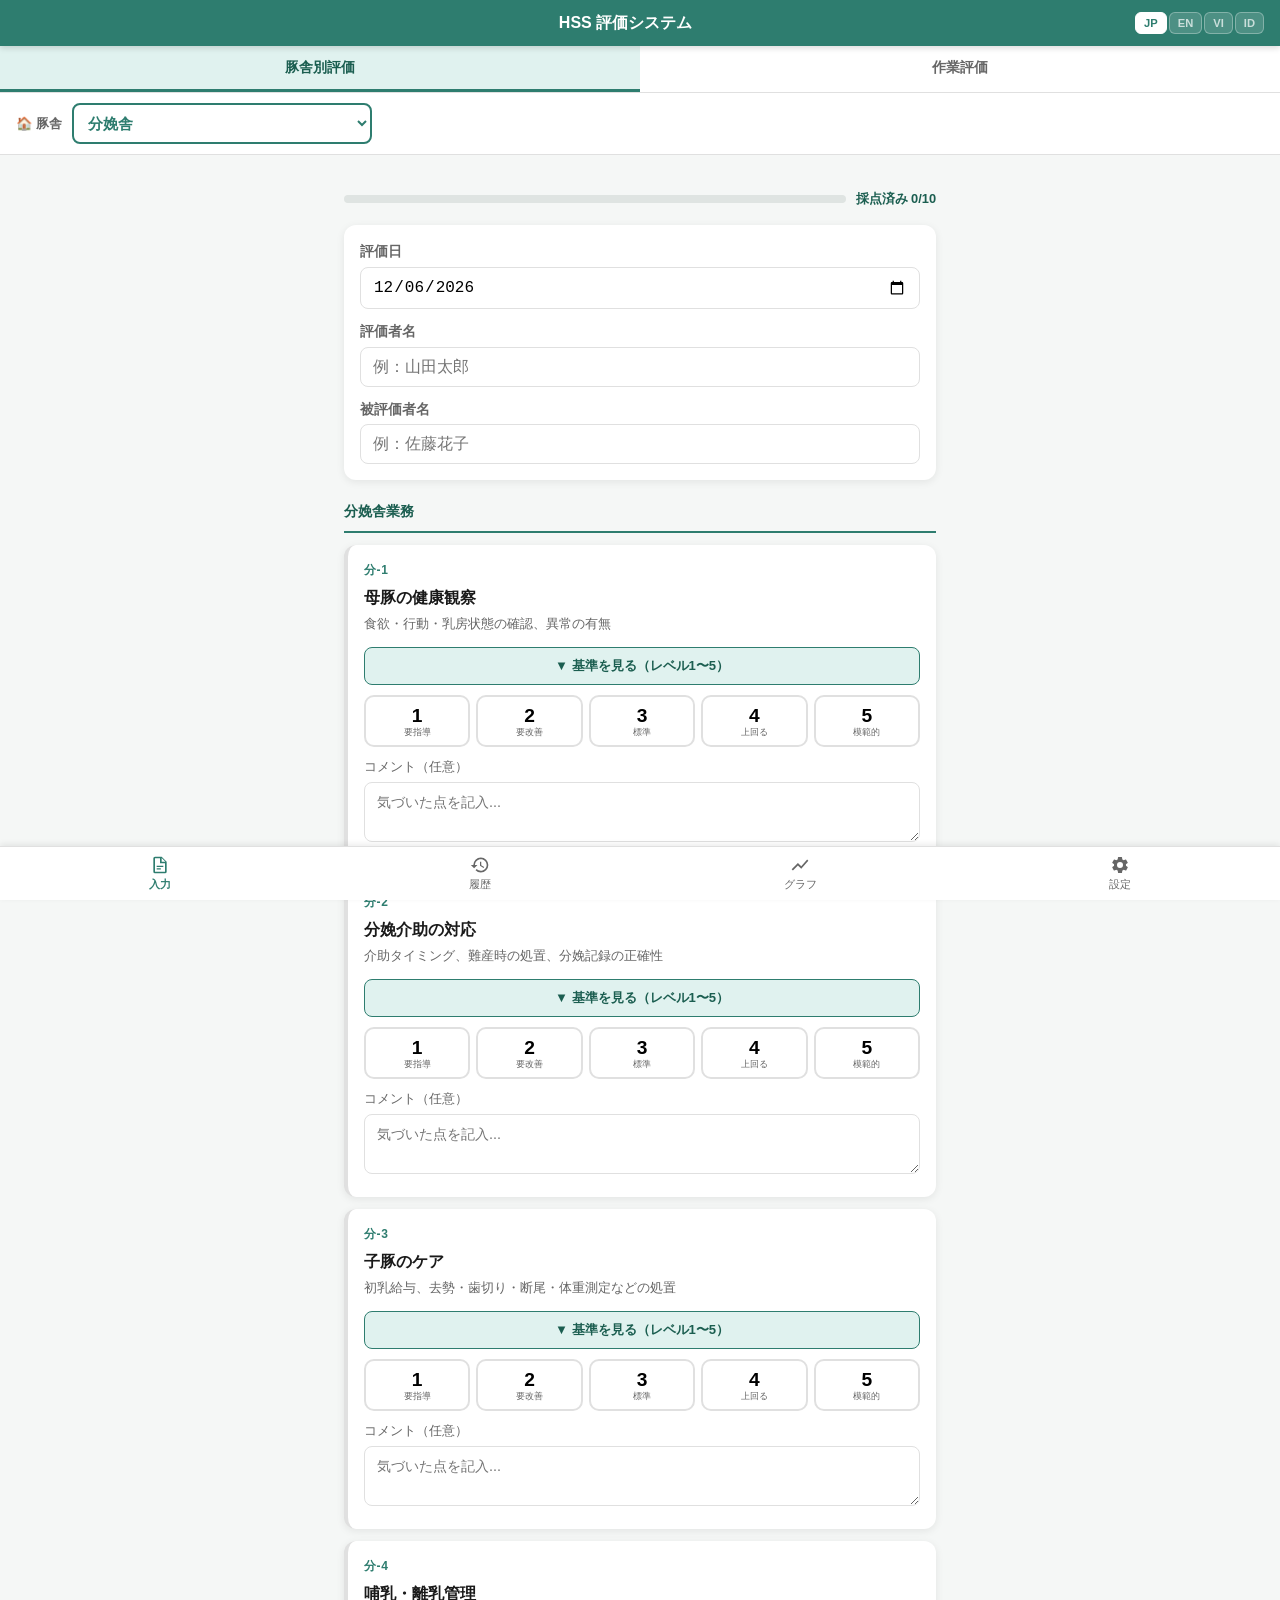
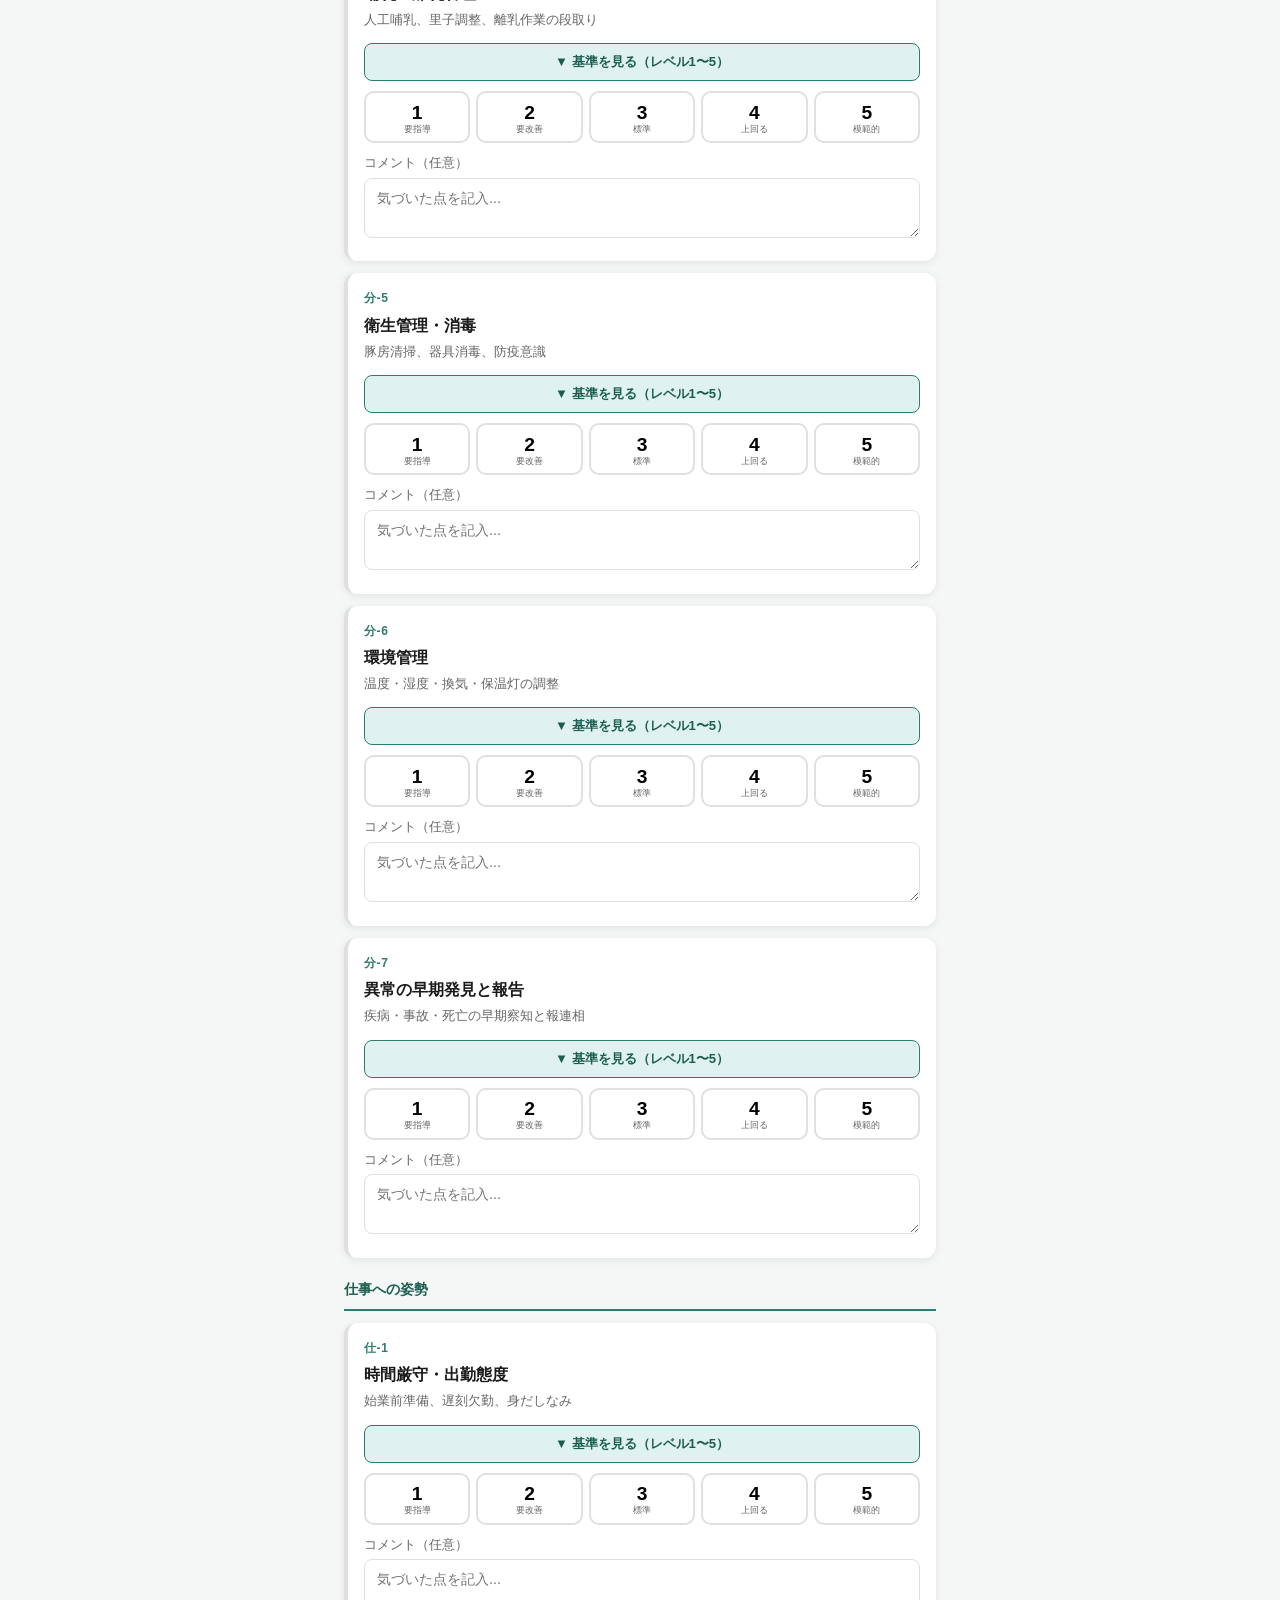
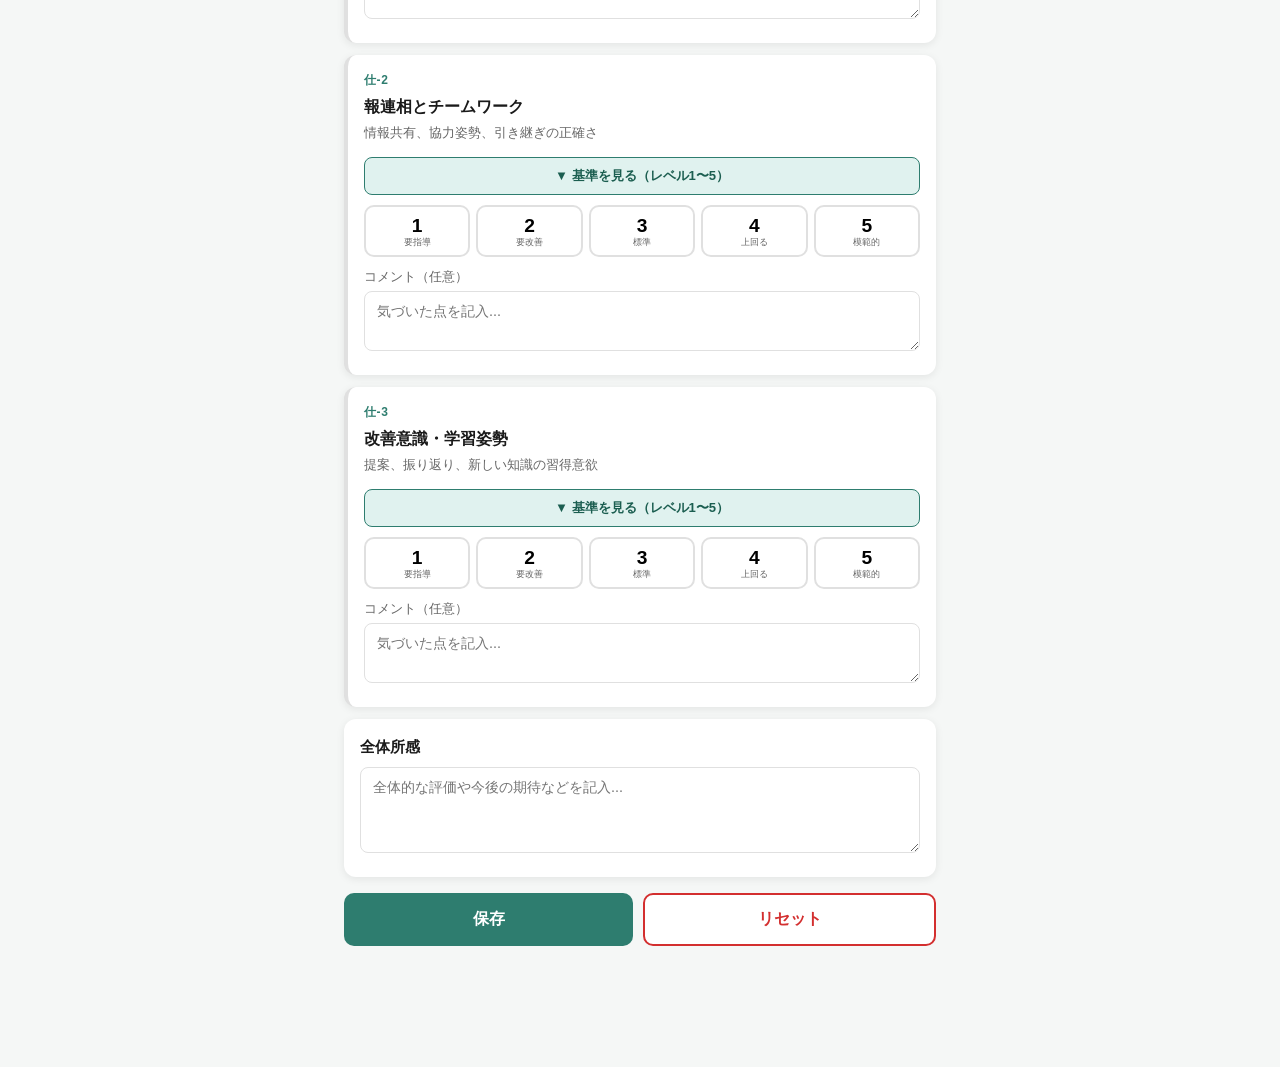
==== commit 3172526a: "feat: 作業評価モードを追加（大項目=44作業→小項目=観点をレベル1〜5で採点） - 睦沢農場「業務の目的と注意点」pptx由来の44作業・7カテゴリを大項目化 - 小項目=作業固有観点91個＋" ====
--- a/index.html
+++ b/index.html
@@ -172,6 +172,19 @@
 .crit-n{flex-shrink:0;width:30px;height:30px;border-radius:8px;color:#fff;font-weight:700;display:flex;align-items:center;justify-content:center;font-size:.95rem}
 .crit-t{font-size:.78rem;line-height:1.55}
 .crit-t b{display:block;font-size:.72rem;color:var(--sub);margin-bottom:2px}
+/* 評価モード切替 */
+.modebar{display:flex;gap:0;background:#fff;border-bottom:1px solid var(--bdr);padding:0}
+.modebar button{flex:1;padding:12px 8px;border:none;background:#fff;font-size:.9rem;font-weight:700;color:var(--sub);cursor:pointer;border-bottom:3px solid transparent;transition:all .15s}
+.modebar button.on{color:var(--pri-d);border-bottom-color:var(--pri);background:var(--pri-l)}
+.modebar button:active{transform:scale(.98)}
+
+/* 作業評価: 作業未選択プレースホルダ */
+.pickwork{text-align:center;color:var(--sub);padding:48px 20px;font-size:.95rem;line-height:1.7}
+.pickwork .pw-ic{font-size:2.2rem;display:block;margin-bottom:8px}
+
+/* 作業評価: カテゴリ由来のグループ見出し補助 */
+.stit .stit-sub{font-size:.72rem;color:var(--sub);font-weight:600;margin-left:6px}
+
 @media(min-width:640px){.pg{padding:24px}.sb{min-height:52px;font-size:1.2rem}}
 </style>
 </head>
@@ -188,9 +201,20 @@
   </div>
 </header>
 
-<div class="barnbar">
+<div class="modebar">
+  <button id="modeBarn" class="on" onclick="setMode('barn')" data-t="modeBarn">豚舎別評価</button>
+  <button id="modeWork" onclick="setMode('work')" data-t="modeWork">作業評価</button>
+</div>
+
+<div class="barnbar" id="barnbar">
   <span class="barnbar-lbl" data-t="barnLbl">🏠 豚舎</span>
   <select id="barnSel" onchange="setBarn(this.value)"></select>
+</div>
+
+<div class="barnbar" id="workbar" style="display:none;flex-wrap:wrap;gap:8px">
+  <span class="barnbar-lbl" data-t="workLbl">🐖 作業</span>
+  <select id="workCatSel" onchange="setWorkCat(this.value)" style="flex:1 1 120px"></select>
+  <select id="workSel" onchange="setWork(this.value)" style="flex:1 1 160px"></select>
 </div>
 
 <div class="ebar" id="editBar">
@@ -301,6 +325,7 @@
 </nav>
 
 <script id="criteriaData" type="application/json">[{"key":"farrow","sheet":"分娩舎","scale":"業務","items":[{"no":"分-1","name":"母豚の健康観察（食欲・行動・乳房状態の確認、異常の有無）","kanten":"分娩舎の母豚を毎日見回り、飼料の食べ具合・起立の様子・乳房の張りや乳の出・尻まわりの汚れやにおい・飲水量を確認し、平常との違いに気づけるか。発熱が疑われるときは体温を測定できるか。","level1":"母豚の前を素通りし、飼料の食べ残しや、横臥したまま動かない母豚に気づかない。乳房の赤みや腫れ、尻まわりの異臭をともなう汚れを見ても異常と捉えず放置する。見回り自体も、指示がなければ行わない。","level2":"指示があれば、飼料の食べ残しや元気の有無はある程度確認できるが、乳房の張りや乳の出のかたより、飲水量の低下などを見落としがち。異常かどうかの判断は常に他者まかせで、自力では正常か異常かの線引きができない。","level3":"指示があればひと通り見回り、飼料の食べ残し・呼んでも起立しない元気のなさ・尻まわりの異臭をともなう汚れなど、目に見える異常に気づける。乳房をひと通り触れて張りを確認し、子豚がすべての乳首に吸いついているか（腹部がふくれているか）も確かめられる。","level4":"指示がなくても毎日欠かさず見回り、飼料の摂取が落ちたり元気がなかったりすれば、発熱を疑って体温を測定する。平常より高ければ分娩後の体調不良（乳房の腫れ・発熱・乳の出が悪い 等）を疑い、乳房のしこりや熱感、乳の出、飲水量まで確かめて原因を探り、給餌を控えて飲水を促すなど、初期の手当てをしたうえで報告できる。","level5":"観察結果を分娩後の体調不良の知識と結びつけて的確に捉え、上長への相談・経過観察・授乳の工夫・移動の判断・記録・報告まで自力で判断できる。体格・栄養状態（やせ・標準・過肥）を目安に、母豚ごとに給餌量を細かく加減し、体温・飲水・乳の出の平常の様子と着眼点を新人に指導できる。"},{"no":"分-2","name":"分娩介助の対応（介助タイミング、難産時の処置、分娩記録の正確性）","kanten":"分娩の進行間隔に注意を払いながら見守り、難産の見分け・産道の確認や子豚の引き出し・定められた分娩処置や薬剤の使用・記録を、清潔かつ正確に行えるか。","level1":"分娩の進み具合を見ておらず、子豚が産道で引っかかっても気づかない。手指を消毒せず、潤滑剤も使わずに産道へ手を入れる、無理に引っ張るなど、危険で雑な扱いをする。出生数や死産数の記録も行わない。","level2":"指示があれば分娩を見守れるが、分娩間隔を正確に計れず、難産の見分けが遅れがち。介助の要否は他者まかせで、定められた分娩薬の使い方も自力では判断できず、記録も抜け漏れが多い。","level3":"指示があれば分娩間隔を計りながら見守り、口や鼻のぬめりを取る・乾いたタオルで拭く・へその緒を適切な長さで切って消毒する、という一連の流れを行える。生存出生数・死産数・腹中で育たず固まって生まれた子豚の数を正しく記録し、分娩間隔が空くなど難産が疑われれば報告できる。","level4":"指示がなくても分娩を計りながら見守り、分娩間隔が平常より空きすぎれば難産を疑う。まず母豚を起立させて向きを変えるよう促し、改善しなければ清潔な長手袋をして潤滑剤を用い、産道を確かめ、母豚のいきみに合わせて慎重に引き出す。産道に子豚がいなければ定められた分娩薬を用いて経過を見て、それでも生まれなければ上長へ連絡する。胎盤が排出されたか、分娩後の体温も確かめる。","level5":"子豚が大きすぎる・体位が悪い・いきむ力が弱いなど、難産の原因を見分けて手当てを選べる。産道の入り口が十分に開く前に分娩薬を用いると母豚の損傷や死産を招くと理解し、開き具合の確認と用量を必ず守る。分娩記録（出生数・死産数・所要時間・介助の内容）を成績の見直しや次回の分娩管理に役立てつつ、介助の見極めと手技を新人に指導できる。"},{"no":"分-3","name":"子豚のケア（初乳給与、去勢・歯切り・断尾・体重測定などの処置）","kanten":"生まれたばかりの子豚に初乳を与えて保温し、鉄分の補給・歯切り・尾の処置・去勢などを、適切な時期に清潔かつ正確に行えるか。","level1":"初乳を飲めていない弱い子豚への対応や、保温場所の用意をおろそかにする。鉄分の補給や歯切りを指示されても行えず、あるいは不潔で雑な手技により出血や事故を生じさせる。","level2":"指示があれば処置の一部は行えるが、初乳の摂取確認のもれや、鉄分の注入部位・量、去勢時期の誤りが多い。処置の可否や順序は他者まかせ。","level3":"指示があれば、出生後できるだけ早く初乳の摂取を介助し、適切な時期に鉄分の注射を後肢に行い、とがった歯の歯切り・必要に応じた尾の処置・時期を見た去勢をひと通り行える。へその緒を消毒し、保温場所を確かめられる。","level4":"指示がなくても、各子豚が初乳を十分に飲めているかを腹部のふくらみで確かめ、飲めない小さい子豚には分けて与える。初乳が不十分だと離乳前の死亡が大きく増えると理解し、処置の際は器具の消毒・出血の抑制を徹底し、去勢には痛みをやわらげる処置を併せるなど、適切な初期対応ができる。","level5":"各処置の意味（病気から守る力を得る・乳首の損傷を防ぐ・闘争による傷を防ぐ）を、子豚は出生後まもなく母乳の重要な成分を取り込む力を失うといった知識で理解し、子豚の状態を見て処置の順序や実施の可否を判断・微調整できる。体重の測定値や処置の記録を残して小さい子豚の育成方針を定め、清潔で安全な手技を新人に指導できる。"},{"no":"分-4","name":"哺乳・離乳管理（人工哺乳、里子調整、離乳作業の段取り）","kanten":"出生頭数と、利用できる乳首の数・体重の釣り合いを見て、ほかの母豚への預け（里子）・人工乳による育成を調整し、離乳作業を正しい段取りで進められるか。","level1":"乳首にあぶれた子豚を放置し、里子に出す・人工乳で育てる必要に気づかない。人工乳の温度や量も適当で、離乳作業も指示がなければ動けない。","level2":"指示があれば里子付けや人工乳の手伝いはできるが、実施時期や対象の選び方を誤りやすく見落としが多い。離乳の時期や体重の目安を理解しておらず、段取りは他者まかせ。","level3":"指示があれば、利用できる乳首の数を超えてあまった子豚をほかの母豚に預け、人工乳を適温に温めて適切な間隔・量で与えられる。離乳に適した時期と体重を目安に作業をひと通り進められる。","level4":"指示がなくても子豚の体重を見て、各母豚につく子豚の体重がそろうよう振り分け、里子は初乳を与えたあとできるだけ早く、分娩時期の近い母豚につける段取りを自ら組む。移す子豚に預け先のにおいをつける、乳の飲みや体重の増え方を見て定着するまで確かめるなど、先回りした対応ができる。","level5":"里子・人工乳・離乳の各判断を、乳の出のピークを過ぎると子豚に乳が不足することや、子豚の入れ替えが過多だと病気を広げやすいことといった知識で裏づけ、調整を最小限に抑えて最適化できる。離乳は母豚を移して子豚は慣れた場所に残すなどでストレスを抑える工夫をし、離乳後の下痢の予防まで見越して記録・改善し、段取りを新人に指導できる。"},{"no":"分-5","name":"衛生管理・消毒（豚房清掃、器具消毒、防疫意識）","kanten":"分娩用の囲いや器具を正しい手順で洗浄・消毒し、人や物の動線と、病気を持ち込まない意識をもって清潔を保てるか。","level1":"糞や汚れが残ったまま消毒液をまく、希釈や作用時間を守らないなど、効果のない雑な手順をとる。器具を使い回し、汚れた場所からきれいな場所へ逆行するなど、防疫の意識がない。","level2":"指示があれば清掃・消毒はある程度できるが、洗浄が不十分・乾燥の手順を省く・消毒液の希釈を誤ることが多い。何をどの順で消毒するかは他者まかせ。","level3":"指示があれば「糞を取る→粗洗い→つけ置き→高圧洗浄→乾燥→消毒→乾燥」の手順で囲いを洗浄・消毒し、分娩用器具を消毒液で消毒できる。作業着・長靴の着用、手指の消毒など、基本の清潔な動作ができる。","level4":"指示がなくても、汚れが残ると消毒が効かないと理解し、高圧で隅々まで洗い、十分に乾燥させてから消毒する。母豚を入れる前に空ける期間をとり、きれいな場所（分娩舎）から汚れた場所への一方通行を自ら守って、汚れの往来を防ぐ。","level5":"消毒液の特性（汚れがあると効かない・効きにくい病原がある 等）と、対象の病原・温度・作用時間をふまえて、薬剤と希釈を選べる。豚を全頭出して洗浄・消毒し、まとめて入れ替える方式を計画的に運用し、消毒記録（日時・薬剤・濃度）を残して効果を検証し、防疫の手順を新人に指導できる。"},{"no":"分-6","name":"環境管理（温度・湿度・換気・保温灯の調整）","kanten":"母豚と子豚で適温が異なることをふまえ、保温灯・換気・冷却の工夫を、季節と子豚の発育に合わせて調整できるか。","level1":"保温灯をつけ忘れる、母豚向けと子豚向けの適温の違いを理解せず放置する。すきま風・換気の不良・刺激臭のガスに気づかず、子豚の寒さや母豚の暑さを見落とす。","level2":"指示があれば保温灯のオンオフや温度の確認はできるが、設定の目安があいまいで見落としが多い。換気量や湿度の調整、暑熱・寒冷への対応の判断は他者まかせ。","level3":"指示があれば、母豚のいる場所と子豚の保温場所のそれぞれの適温を目安に保温灯やヒーターを調整し、温度計を確かめられる。強い臭気やすきま風など、目視・体感できる異常に気づける。","level4":"指示がなくても、子豚の保温灯やマットを発育につれて段階的に弱め、天候に合わせて温度を調整する。子豚の集まり方（寒いと密集、暑いと分散）や呼吸の様子から寒暑を読み取り、暑い時は母豚に水を垂らして冷やす、寒い時は風を防いで温めるなど、適切な初期対応ができる。換気は臭気がこもらないよう配慮する。","level5":"子豚は冷えやすく、授乳中の母豚は体が熱くなりやすいという相反する要求を両立させる重要性を理解し、保温・換気・冷却のバランスを微調整できる。暑熱の程度や母豚の呼吸（速く浅い呼吸は暑熱に注意）を目安に対策を強め、設定や記録を残して改善し、適切な温度管理の考え方を新人に指導できる。"},{"no":"分-7","name":"異常の早期発見と報告（疾病・事故・死亡の早期察知と報連相）","kanten":"母豚・子豚の疾病・負傷・死亡を早期に発見し、緊急度を見極めて、的確に報告・連絡・相談できるか。","level1":"高熱・耳や皮膚の紫色化・急死・圧死・新生子豚の下痢などの異常を見ても気づかない、または気づいても報告せず放置する。後に判明して対応が大きく遅れる。","level2":"指示があれば異常に気づけるが、見落としや報告の遅れが多い。緊急か経過観察かの判断ができず、誰に何を伝えるかも他者まかせで、報告・連絡・相談が不十分。","level3":"指示があれば、明らかな異常（飼料を食べない、高熱、水様の下痢、胎盤の残留、死亡・圧死）を見つけ、上長へ報告できる。目に見える事実を確かめ、伝えるべき内容をひと通り報告できる。","level4":"指示がなくても日頃から見回って早期に異常へ気づき、発熱を疑えば体温を測定し、平常より高ければ分娩後の体調不良を疑うなど、緊急度を見極める。耳や皮膚の紫色化・急死、新生子豚の下痢が同じ腹や隣の囲いに広がるなどの重い兆候は、直ちに上長へ連絡し、隔離・初期対応を併せて行う。","level5":"様子から疾病の可能性を知識で見立て、隔離・手当ての相談・経過観察を自ら判断して動ける。発生事項（日時・症状・頭数・経過）を正しく記録して再発防止・改善につなげ、誰に・何を・どの程度の緊急度で報告すべきかの基準を新人に指導できる。"}]},{"key":"stall","sheet":"ストール舎","scale":"業務","items":[{"no":"ス-1","name":"発情発見・種付けのタイミング（発情観察、人工授精・交配の的確さとタイミング）","kanten":"母豚の陰部の腫れ・赤み・粘液、他の豚に乗りかかる動き、背中を押すと静止する発情の兆候、雄豚を用いた確認、離乳からの経過日数の記録をふまえ、種付けの適期を見極めて実施できるか。","level1":"母豚の陰部が腫れて赤くなったり粘液が出ても、発情と気づけない。背中を押して静止するか確かめる手順もあいまいで、兆候を見落とす。種付けの時期が判断できず、実施の可否は毎回指示や補助を要する。","level2":"指示があれば陰部の変化や、母豚が他の豚に乗りかかる動きには気づくが、雄豚を近づけて背中を押し、静止するかを確かめる確認が不十分で、一部しか把握できない。種付けの時期の判断は他者任せで、適期を外すことが多い。","level3":"指示があれば朝夕など決まった時間に発情を見回り、陰部の腫れ・粘液や、背中を押すと静止する兆候を確かめられる。指示されたタイミングで一通りの種付け作業ができる。","level4":"指示がなくても、発情の見込み日を周期や離乳からの経過日数で予測し重点的に観察する。静止する兆候を確かめてから適切な間隔をおいて種付けする。初産の母豚と経産の母豚とで適期に差があることをふまえ、雄豚を前に置いて背中を押し、落ち着かせて実施するなど丁寧に行える。","level5":"排卵が発情開始からしばらく経って起こり、経産の母豚では遅くなる体の仕組みを正しく理解する。発情の強さや持続の長さ（初産か経産かで異なる）を見て、種付けの回数や間隔を細かく調整できる。確実な受胎を目標に成績をふまえ自らの手順を見直し、発情の再発する割合や夏場に発情が弱まることも考慮して記録・判断し、同僚や新人に指導できる。"},{"no":"ス-2","name":"妊娠鑑定・再発チェック（不受胎・流産の早期発見、再種付けの管理）","kanten":"種付けから一定期間後の発情の再発の有無の観察、超音波による胎子の袋や心拍の確認、不受胎の母豚や流産の早期発見、再種付けの段取りができるか。","level1":"発情の再発の確認を怠り、不受胎の母豚を妊娠と取り違える。超音波の当て方もあいまいで胎子の袋を確認できず、不受胎や流産を見逃すため毎回補助を要する。","level2":"指示があれば発情の再発予定日に観察するが見落としが多く、受胎の有無の判断や再種付けの段取りは他者任せ。流産の早期発見ができないことがある。","level3":"指示に従い、種付けから一定期間後に発情の再発の有無を確かめ、超音波を母豚の右下腹部に当てて胎子の袋や心拍を確認できる。不受胎や流産の目立つ兆候には気づける。","level4":"指示がなくても発情周期に合わせて再発の見込み日を予測し重点的に観察し、種付け後の適期に超音波で複数回確認する。発情の再発する母豚が多ければ精液の質・種付けの時期・自らの手順を疑い、不受胎の母豚を速やかに再種付けへ回せる。","level5":"種付けからの経過が短すぎると、受胎していても不受胎と判定される場合があるため、日をおいて再確認するなど、確実に判別できる時期を理解している。真の妊娠とまぎらわしい状態（子宮に膿がたまる不調など）を見分け、不受胎・流産の生じやすさの傾向をふまえ原因への対処・記録を検討し、同僚や新人に指導できる。"},{"no":"ス-3","name":"母豚の体況管理（体格・栄養状態の見分け、給餌量の調整、やせすぎ・過肥の防止）","kanten":"母豚の体格・栄養状態（やせ・標準・過肥）を腰や背・肋骨に触れて見分け、妊娠の時期に応じて飼料の量を加減し、やせすぎ・過肥を防げるか。","level1":"やせすぎ・過肥を見ても判断できず、体格を見る部位も分からない。飼料の量を加減できず、栄養状態を放置する。","level2":"指示があれば極端なやせや過肥には気づくが、体格を段階で見分けるのがあいまいで、飼料を増減する判断は他者任せ。個体に応じた加減に漏れが多い。","level3":"指示があれば体格を段階で見分け、腰や背・肋骨に触れて脂肪のつき方を確かめられる。やせすぎや過肥を見つけられる。","level4":"指示がなくても妊娠初期と分娩前に体格を確認し、適正な状態を保つよう一頭ごとに飼料の量を加減する。妊娠の初期・中期・後期で飼料量を増減し、やせすぎ・過肥を防ぐ。","level5":"背の脂肪の厚みを定められた部位で測定して客観的に見分け、過肥は分娩を重くして食欲を落とし、やせすぎは産子数を減らし泌乳を悪くすることを理解する。泌乳期にやせさせすぎると次の分娩成績に影響することを見越して先回りで細かく加減し、記録して改善し、同僚や新人に指導できる。"},{"no":"ス-4","name":"給餌・給水管理（飼料の種類・量の管理、給水器の点検）","kanten":"妊娠の時期に応じた飼料の種類・量、食べ残しの確認、給水器の水の出と量の点検、飲み水を十分に確保できるか。","level1":"飼料の種類や量を取り違え、給水器の水の出が悪くても気づかず放置する。食べ残しや水切れに気づけず、飼料の量を加減できない。","level2":"指示があれば定められた量を給与できるが、妊娠の時期ごとの使い分けや給水器の点検に漏れが多く、過不足の判断は他者任せ。","level3":"指示があれば妊娠の時期に応じて飼料の量を変えて給与し（初期・中期・後期で量を変える）、給水器から水が出ているかを確かめられる。","level4":"指示がなくても飼料の食べ具合（食べ残しの有無）を毎日確かめ、給水器の水の出を点検する。妊娠中の母豚に水切れを生じさせず、泌乳中の母豚には多く要する飲み水を十分に用意し、暑い時期は涼しい朝夕に給与時間をずらすなどの工夫ができる。","level5":"飼料の栄養の内容や、暑い時期は冷たい水が食欲の維持に役立つことを理解し、食べ具合・体格・産子数をふまえ飼料の量を細かく加減する。食べ残しや飲水量を記録し、給与方法の改善を提案し、同僚や新人に指導できる。"},{"no":"ス-5","name":"母豚の健康観察（足・蹄・乳房・陰部の異常、足を引きずる歩き方の確認）","kanten":"足や歩き方（足を引きずらないか）、乳房（腫れ・泌乳）、陰部の異常な分泌物、飼料の食べ具合・水の出方を確認し、熱っぽければ体温を測り平熱より高くないか確かめられるか。","level1":"足を引きずる、乳房の腫れ、陰部の異常な分泌物を見ても気づかず放置する。観察すべき部位が分からず、常に指示を要する。","level2":"指示があれば足の引きずりや食べ残しには気づくが、乳房や陰部の分泌物の確認に漏れが多く、原因の究明は他者任せ。","level3":"指示があれば毎日見回り、食べ残し・下痢・元気のなさ・足を引きずる歩き方・乳房の張り・陰部の分泌物など、目に見える状態を確かめられる。","level4":"指示がなくても毎日見回り、熱っぽければ体温を測り平熱より高くないか確かめる（高ければ、分娩後なら乳房の腫れ・熱っぽさ・泌乳不良といった分娩後の体調不良、妊娠中なら疾病を疑う）。飼料の食べ具合・水の出方・泌乳の偏りの有無・足の踏ん張りまで確かめ、原因を探る処置ができる。","level5":"悪臭や膿のような陰部の分泌物、足を引きずる様子を正しく読み取り、処置・経過観察・隔離・上長への報告を自ら判断する。分娩後に排出されるはずのもの（胎盤）が残っていないか、子豚が乳を十分に吸えて育っているかまで関連づけて観察し、記録して改善し、同僚や新人に指導できる。"},{"no":"ス-6","name":"衛生管理・消毒（ストール清掃、器具消毒、防疫意識）","kanten":"ストールの清掃・糞の片づけ、種付け器具の消毒、「洗う→消毒する→乾かす」の基本の徹底、人や物の動線・病原を持ち込まない意識があるか。","level1":"清掃や消毒が不十分で、糞や食べ残しが残ったまま、器具も洗わず使い回すなど、病原を持ち込まない意識が低く、不衛生な状態を放置する。","level2":"指示があれば清掃はするが、洗う→消毒する→乾かすの手順や消毒薬の使い分けに漏れが多く、消毒の要否の判断は他者任せ。","level3":"指示があればストールの清掃・糞の片づけを行い、「洗う→消毒する→乾かす」の基本に沿って種付け器具を消毒できる。汚れの残りに気づける。","level4":"指示がなくても毎日清掃・消毒し、精液や種付けの管などの器具を清潔に扱う。汚れが残ると消毒が効きにくいことをふまえ高圧の水で十分に洗い、消毒薬の希釈やつけ置き時間を守る。","level5":"複数の消毒薬を、対象の病原や汚れの程度・温度に応じて使い分け、清潔な場所から汚れた場所への一方通行など、病原を持ち込まない動線の意味を理解する。消毒の記録（日時・薬剤・希釈・対象）を残し、手順を改善し、同僚や新人に指導できる。"},{"no":"ス-7","name":"異常の早期発見と報告（疾病・事故・発情戻りの早期察知と報連相）","kanten":"発情の再発・流産・不受胎・疾病・事故を早期に察知し、まず処置を行い、いつ・どの母豚に・どのような状態かを明確に報告・連絡・相談できるか。","level1":"発情の再発・流産・疾病・事故などの異常を見ても気づかず、報告もしないため対応が遅れる。報告すべき内容が分からず、見落としが多い。","level2":"指示があれば異常に気づくが、報告が遅く内容も不十分で、その後の判断・対応は他者任せ。","level3":"指示があれば発情の再発・食欲不振・足の引きずり・流産・陰部の分泌物などの異常を確かめ、いつ・どの母豚かを添えて上長へ報告できる。","level4":"指示がなくても毎日の見回りで異常を早期に察知し、体温の測定や患部の確認といった処置を行ったうえで、いつ・どの母豚に・どのような状態が出たかを具体的に報告する。発情の再発する母豚の増加や事故の傾向にも自ら気づく。","level5":"流産や、生まれずに固まってしまった子、発情の再発が繰り返し多いことなどから、繁殖に関わる疾病の可能性を見立て、隔離・記録・上長への報告や連携を自ら判断する。報告・連絡・相談の仕組みや確認方法を改善し、新人に指導できる。"}]},{"key":"finish","sheet":"肥育舎","scale":"業務","items":[{"no":"肥-1","name":"飼料・給餌管理（飼料切替の段取り、給餌器の調整、残飼・こぼれの管理）","kanten":"発育段階に応じた飼料の切り替えのやり方、給餌器から出る量の調整、食べ残しや床へのこぼれの確認を行えているか。","level1":"指示しても飼料の切り替えや給餌器の調整ができず、給餌器の食べ残しや床へのこぼれを放置する。発育段階の前後で飼料を取り違える、徐々に慣らさず急に切り替えて消化器の不調を招くなど、雑で危険な扱いが見られる。","level2":"言われれば給餌や食べ残しの片づけはある程度できるが、切り替えの時期や、数日かけて少しずつ混ぜながら変える手順を忘れがちで、給餌器の詰まり・出る量・床のこぼれの確認に漏れが多い。増減の判断は他者任せ。","level3":"指示があれば発育段階に応じた飼料の切り替え（育ちはじめは栄養を多めに、仕上げは控えめの飼料へ）を一通り行え、給餌器の詰まり・食べ残しの増加・床へのこぼれなど目に見える点を確認できる。","level4":"指示がなくても毎日給餌器を確認し、食べ残しが増えていれば食欲低下の原因（暑さ・体調不良・飼料の傷み）を探る。飼料の切り替えは数日かけて少しずつ混ぜながら行い、給餌器から出る量を調整してこぼれを減らす対応ができる。","level5":"飼料を与えすぎると過肥になり肉質が落ちるなど、給餌の意味を正しく理解し、食べ具合や発育に合わせて量を細かく調整する。食べ残した量や、増体に要した飼料の量を記録して改善につなげ、切り替えの手順や給餌器の調整を自ら判断して上長に報告し、同僚や新人に指導できる。"},{"no":"肥-2","name":"飲水・給水設備の管理（ニップルの点検、水量・水質の確認）","kanten":"給水器（ニップル）が正常に出るか・出る量の点検、飲水量・水温・水の清浄さを確認できているか。","level1":"給水器の点検を行わず、水の出が悪い・詰まっている状態を放置する。給水の止まった部屋や水漏れに気づかず、豚が飲水できず衰弱する・採食しなくなる事態を見落とす。","level2":"言われれば給水器を確かめるが、部屋ごと・各所の確認や出る量の点検に漏れが多く、水温や清浄さまで気が回らない。確認は指示を待ってから動く。","level3":"指示があれば個々の給水器を実際に作動させて出水を確かめ、詰まり・水漏れ・出の悪さなど目に見える不具合を確認できる。","level4":"指示がなくても毎日すべての給水器の出る量を確かめ、出が悪ければ清掃や高さの調整を行う。豚が十分に飲水できるようにし、冷たすぎずぬるすぎない水温に配慮する対応ができる。","level5":"水は体の大部分を占める最も重要な栄養と理解し、飲水量の減少を体調不良や暑さの兆候と判断する。随時水の清浄さ（汚れの有無）を調べて記録・管理し、設備の点検と水管理を自ら判断して上長に報告でき、新人に指導できる。"},{"no":"肥-3","name":"増体・発育の観察（成長のばらつき、発育不良豚の選別と対応）","kanten":"同一部屋内の体格のばらつきを把握し、発育の悪い豚・やせた豚を選び出して原因を探れているか。","level1":"発育の悪い豚や体格のばらつきに気づかず放置する。やせた豚や明らかに発育の遅れた豚を見落とし、部屋全体の発育状況を把握できない。","level2":"言われればやせた豚を選び出せるが、部屋全体のばらつきの把握や、発育の悪い豚を別室（治療部屋）へ移すことに漏れが多く、対応の判断は他者任せ。","level3":"指示があれば部屋を観察し、発育のばらつきや、明らかに発育が悪い・やせている豚を確認できる。","level4":"指示がなくても日頃から体格を観察し、発育の遅れた豚を治療部屋へ選別する。原因（体調不良・飼料の取り合い・給餌スペースの不足・群内の優劣）を探り、群の組み替えや個別管理などの対応ができる。","level5":"計画的に育成する意味を理解し、体重を測定して部屋内の体格をそろえる。出荷時期や目標体重に照らして発育の遅れの原因を調べて改善し、選別の目安を記録して上長に報告し、新人に指導できる。"},{"no":"肥-4","name":"健康観察・疾病対応（呼吸器・消化器症状、尾かじり等の早期発見と対応）","kanten":"せき・腹部を使った苦しそうな呼吸・下痢・元気のなさ・尾をかじる行動などを早めに発見し、隔離・手当て・報告といった初期対応を行えているか。","level1":"せき・下痢・尾かじりなどの兆候を見落として放置する。元気のない豚や衰弱した豚に気づかず、手遅れを招く危険な見落としがある。","level2":"言われれば不調の豚を見つけられるが、せきの頻度・下痢便の様子・体の傷など個体ごとの確認に漏れが多く、隔離・手当て・報告の判断は他者任せ。","level3":"指示があればせき・くしゃみ・腹部を使った苦しそうな呼吸・下痢・採食しない・元気がない・尾をかじられた傷など、目に見える兆候を確認できる。","level4":"指示がなくても毎日見回り、発熱が疑われれば体温を測って平熱より高くないか確かめる。安静時の呼吸が普段より速いことや腹部を使った呼吸を異常の兆候ととらえ、不調の豚を別室（治療部屋）へ移して個別管理する対応ができる。","level5":"兆候を正しく読み取り（せきの継続・血の混じった便など）、手当て・経過観察・隔離・上長への報告を自ら判断する。尾かじりは加害個体を特定して分け、環境要因（換気不足・過密・飼料不足）を是正する。観察結果を記録し、新人に指導できる。"},{"no":"肥-5","name":"出荷管理（出荷適期の判断、体重測定、選別・積込の段取り）","kanten":"出荷適期の見きわめ・体重測定、出荷前の絶食の段取りや、薬剤使用後に出荷を控える期間の確認、豚を落ち着いて選別・積み込む扱いができているか。","level1":"出荷の頃合いを見きわめられず、体重も測らずに規格に合わない豚を出荷する。乱暴に追い立てたり電気棒を多用したりして豚を傷つける危険な扱いがある。","level2":"言われれば選別や積み込みを手伝えるが、体重の確認・薬剤使用後に出荷を控える期間・出荷前の絶食の段取りに漏れが多く、頃合いや除外の判断は他者任せ。","level3":"指示があれば体重測定と外観の確認で出荷適期の豚を選び、けがや疾病のある豚を除外できる。","level4":"指示がなくても出荷前に所定の時間飼料を止め（水は自由に飲ませる）、薬剤使用後に出荷を控える期間を確認する。追い板で少しずつ静かに追い、電気棒を避け、ゆるやかな傾斜の通路で誘導する対応ができる。","level5":"肉質を落とさないことや、薬剤使用後の期間を確実に守る意味を理解して計画的に出荷する。耳標番号・投薬記録・体重を出荷リストで管理・記録し、季節への配慮（夏は早朝・散水、過密を避けた積み込み）まで判断して、上長に報告し新人に指導できる。"},{"no":"肥-6","name":"衛生管理・消毒（豚房清掃、オールイン・オールアウト、防疫意識）","kanten":"洗浄・消毒の手順を守れているか、豚を全頭出して洗浄・消毒し、空けてからまとめて入れ替えるやり方での空け期間、作業動線と病原を持ち込まない意識があるか。","level1":"部屋の清掃や消毒の手順を理解しておらず、ふん尿・飼料の食べ残しなどの汚れを残したまま消毒剤をまく。空け期間を守らずに豚を入れるなど、病原を持ち込まない意識がない。","level2":"言われれば清掃するが、つけ置き・高圧洗浄・乾燥の各工程や、消毒剤の希釈・接触時間を守ることに漏れが多く、汚れの取り残しがある。","level3":"指示があれば「ふんを取る→洗う→消毒する」の基本手順で部屋を清掃し、汚れの残りなど目に見える点を確認できる。","level4":"指示がなくても一連の手順（ふんを取る→粗洗い→つけ置き→高圧洗浄→乾燥→消毒→乾燥）を行い、消毒の前に汚れをしっかり落とす。豚を全頭出して洗浄・消毒し、空け期間を十分にとってまとめて入れ替えるやり方を守り、作業は清浄な所から汚れた所への一方通行で動く。","level5":"洗浄してから消毒し乾燥させる基本と、消毒剤の性質（汚れが残ると効かなくなる等）を理解し、対象の病原に応じて消毒剤を選ぶ。洗浄の仕上がりを確かめて効果を見極め、消毒の記録（日時・薬剤・希釈濃度・消毒箇所）を残して改善し、新人に指導できる。"},{"no":"肥-7","name":"環境管理（温度・湿度・換気・飼養密度の調整）","kanten":"定めた温度・湿り具合（湿度）を保つこと、換気量や空気の汚れ（鼻をつくにおい）、過密の度合い（飼養頭数）の調整を行えているか。","level1":"温度計や鼻をつくにおいに気を配らず、暑さ・寒さ・過密・換気の悪さを放置する。豚が固まって寄り集まったり、苦しそうに浅く速い呼吸をしていても気づかず対応できない。","level2":"言われれば温度計を確認するが、換気の調整・過密の度合い・空気の汚れの確認に漏れが多く、調整の判断は他者任せ。","level3":"指示があれば温度計を確認し、体が小さい時期は高め・出荷体重に近づくほど低めという目安で温度を保ち、過密や換気の悪さなど目に見える点を確認できる。","level4":"指示がなくても温度・湿り具合・換気を毎日調整し、安静時の呼吸が普段より速いことや鼻をつくにおいを感じ取って換気を強める。過密にならない頭数を守り、暑い時は散水・送風を合わせて行う対応ができる。","level5":"暑いと採食量が落ちて発育が鈍る等の意味や、蒸し暑さが増した時に対策を強める必要を理解して環境を細かく調整する。季節に合わせて換気の最小と最大を見据えて管理し、記録して改善し、上長に報告して新人に指導できる。"}]},{"key":"nursery","sheet":"子豚舎（離乳舎）","scale":"業務","items":[{"no":"子-1","name":"離乳豚の導入・馴致（移動時のストレス軽減、給餌・給水への誘導）","kanten":"移動直後の子豚をよく観察し、飼料と水の場所まで誘導し、体格をそろえた群分けができるか。","level1":"指示があっても子豚を乱暴に追い立て、飼料や水の場所を教えずに放置する。母豚からの分離・飼料の変化・移動・群の組み替えといった負担が重なることを理解しておらず、隅でうずくまる子豚や水を飲めていない子豚に気づかない。","level2":"指示があれば水飲み口に口を当てて飲み方を教えるが、抜けが多い。体格の異なる子豚を同じ群に混ぜてしまい、はじかれて弱る子豚が出ても気づかない。誘導が適切かどうかの判断は他者任せ。","level3":"指示があれば静かに追い込み、水飲み口と飼料箱の場所まで子豚を誘導し、体格の近い子豚同士で適切な規模の群を編成できる。どの子豚も無理なく採食できる飼料箱の幅を確保し、飼料や水に近づかない子豚を目視で確認できる。","level4":"指示がなくても、導入後しばらくは採食しない子豚を重点的に観察し、水でふやかした飼料や手からの給餌で立ち上げる。群を混ぜる際は夕方の暗い時間帯に行って争いを抑え、各水飲み口の出方・水量・高さまで自ら点検し、うずくまりや水分不足の兆候を探って早めに対処する。","level5":"離乳時の発育状態を目安に立ち上がりの良否を見分け、弱い子豚の別飼い・群の組み替え・記録まで自ら判断する。導入後に衰弱する子豚を減らす誘導法や群分けの工夫を提案し、追い込みや飼料・水への誘導のやり方を新人に指導できる。"},{"no":"子-2","name":"飼料・給餌管理（離乳食の切替、少量多回給与、食い込みの確認）","kanten":"離乳用の飼料を段階的に分け、少量を複数回に分けて給与し、豚房ごと・個体ごとの採食状況を確認できるか。","level1":"指示があっても飼料を一度に大量に与え、古い飼料の残りや傷み・カビに気づかない。離乳直後に急に次段階の飼料へ切り替えるなど順序を無視し、消化器の不調や下痢を生じさせる。","level2":"指示があれば少量ずつ与えるが回数や量が安定せず、初期の飼料から次の飼料へ急に切り替えて消化器の不調を生じさせる。個体ごと・豚房ごとの採食状況の差に気づけず、判断は他者任せ。","level3":"指示に従い、消化のよい離乳用飼料を少量ずつ複数回に分けて与え、数日かけて混ぜながら段階を進められる。飼料箱の食べ残しや飼料の汚れを確認し、採食状況の悪い豚房を目視で把握できる。","level4":"指示がなくても毎回の採食状況を観察し、採食しない子豚には手からの給餌や水でふやかすなどで対応する。発育に合わせて飼料の栄養を段階的に下げる切り替えを意識して時期を見極め、採食量が落ちれば飼料の鮮度・水の出・温度・体調まで原因を探る。","level5":"採食量が減った際、その原因が疾病か・暑熱や寒冷など環境か・飼料の質かを切り分け、給与量・回数・飼料の段階を自ら少しずつ調整する。離乳後の下痢を抑える給与法を提案し、少量多回給与のコツや段階の進め方を記録に基づき新人に指導できる。"},{"no":"子-3","name":"飲水管理（給水器の高さ・水量、脱水の防止）","kanten":"水飲み口の高さ・水量・出方を点検し、子豚が飲水できているか・水分が足りているかを確認できるか。","level1":"指示があっても水飲み口から水が出ているか確かめず、詰まりや高さの不適合で飲めない状態を放置する。水分不足でうずくまる子豚に気づかない。","level2":"指示があれば水飲み口を触って確かめるが、高さの調整や水量の確認はせず、飲水できていない豚房や水分不足の兆候を見落としやすい。","level3":"指示があれば水飲み口の高さを子豚の肩の位置に合わせ、水の出方や詰まりを点検できる。眼の落ちくぼみ・皮膚をつまんでも戻りが遅いなど、水分不足の兆候を目視で確認できる。","level4":"指示がなくても毎日すべての水飲み口で水が出るか・スムーズに出るか・出が悪くないかを確かめ、下痢が出た際は水分と塩分の補給を意識する。飲水量の低下に気づけば水の温度・勢い・詰まりまで原因を探る。","level5":"下痢や暑熱で水分が不足する危険を見極め、塩分の追加や水飲み口の増設・高さの調整といった対応を自ら判断して行う。水の清浄さや出水量の点検を記録して改善につなげ、飲水管理の要点を新人に指導できる。"},{"no":"子-4","name":"子豚の健康観察（下痢・呼吸器症状・削痩の早期発見）","kanten":"糞・呼吸・活力・体つきを観察し、下痢・咳や苦しそうな呼吸・やせを早期に発見し対処できるか。","level1":"指示があっても豚房を素通りし、下痢の糞や咳・腹を使った苦しそうな呼吸、やせた子豚を見落とす。気づいた異常も別飼いや連絡といった対処につなげられない。","level2":"指示があれば、明らかな下痢や活力の低下には気づくが、軽い咳・くしゃみや発育の遅れ・やせ始めなど初期の兆候は見落としやすく、対処の判断は他者任せ。","level3":"指示があれば毎日各豚房を観察し、水様の下痢・血の混じった下痢、咳・くしゃみ・鼻水、やせ・毛づやの悪さ・うずくまりなど目に見える状態を確認できる。離乳後しばらくは下痢が生じやすい時期だと理解している。","level4":"指示がなくても毎日すべての豚房を観察し、発熱が疑われれば体温を測定し平熱より高くないかで原因を探る。呼吸が速く荒くないか・糞の状態・飼料と水の摂取状況まで確認し、下痢の子豚は早めに別の豚房（手当て用）へ移す対処ができる。","level5":"観察した状態から疾病の見当をつけ（離乳後に下痢を起こす疾病や、咳・呼吸の疾病などを想定し）、治療・経過観察・別飼い・上長への報告まで自ら判断する。いつ・どのような状態が現れたかを記録して見直し、次の予防に役立て、観察の着眼点を新人に指導できる。"},{"no":"子-5","name":"発育不良豚のケア（はじかれ豚の管理、群分け・別飼いの対応）","kanten":"群に入れず採食できない子豚や発育の悪い子豚を見分け、適切な時期に群分け・別飼いを行い個別に世話できるか。","level1":"指示があっても発育の悪い子豚やはじかれた子豚を群に放置し、採食できず衰弱していくのを見過ごす。","level2":"指示があれば弱い子豚を別の豚房へ移すが、抜き出すのが遅く、やせが進んでから手を打つ。群分けの目安があいまいで、判断は他者任せ。","level3":"指示があれば体格の近い子豚同士で群をそろえ、はじかれて採食できない子豚や、やせ・毛づやの悪い発育不良の子豚を見分け、別飼い用の手当て豚房へ移して個別に世話できる。","level4":"指示がなくても日々、はじかれた子豚を早めに抜き出し、消化のよい飼料・手からの給餌・十分な保温など立て直しの世話を行う。回復の度合いを体格や採食状況で確かめ、原因（疾病・歯・群内の力関係）まで探る。","level5":"発育不良の原因を疾病・飼料・環境から切り分け、別飼い・投薬・経過観察・淘汰の判断を自ら行う。はじかれる子豚が出ないよう群編成や給与法で減らす工夫を提案し、立て直しの世話を新人に指導できる。"},{"no":"子-6","name":"環境管理（保温、温度ムラ・すきま風の防止、換気）","kanten":"舎内の温度・床の温度・すきま風・換気（鼻をつくにおいがこもっていないか）を点検し、子豚の様子から適温を保てるか。","level1":"指示があっても温度計を確認せず、寒さで折り重なってうずくまる、あるいは暑さでばらばらに伏せる子豚の様子を放置する。すきま風や換気の不良に気づかない。","level2":"指示があれば保温電球や換気を調整するが、適温の根拠があいまいで、温度ムラ・すきま風・鼻をつくにおいを見落としやすい。","level3":"指示があれば離乳直後の適温を目安に温度計を確認し、保温電球や床暖房で加温し、すきま風を防げる。子豚の伏せ方（折り重なる＝寒い、手足を伸ばして散らばる＝暑い）から体感温度を読める。","level4":"指示がなくても発育に合わせて段階的に設定温度を下げ、床を気温より暖かく保つ。鼻をつくにおいがこもらないよう換気とすきま風対策を両立させ、温度ムラの原因（すきま・送風機・敷きわら）を探って対処する。","level5":"発育の週齢に応じた適温の推移や、最低限必要な換気の意味を理解し、保温・換気・飼養密度を季節に合わせて段階的に調整する。子豚の様子から環境を読み取って改善・記録し、温度ムラやすきま風の対策を新人に指導できる。"},{"no":"子-7","name":"衛生管理・消毒（豚房清掃、オールイン・オールアウト、防疫意識）","kanten":"糞の除去→洗浄→乾燥→消毒の順序と、豚をまとめて入れ替えて洗浄・消毒する方式、作業者の動線・病原を持ち込まない意識を守れるか。","level1":"指示があっても糞を残したまま消毒液を散布する、空舎期間を取らずに次の群を入れるなど順序を無視し、糞や汚れが残ると消毒が効かないことを理解していない。","level2":"指示があれば洗浄・消毒はするが、乾燥・つけ置きの手順を省き、消毒液の希釈や空舎期間を守れないことが多い。作業者の動線や手指消毒への意識が薄い。","level3":"指示があれば、糞の除去→洗浄→乾燥→消毒の順で豚房を清掃し、豚をまとめて入れ替える方式で群を一斉に入れ替えられる。消毒液の希釈を守り、長靴や手指の消毒もできる。","level4":"指示がなくても、糞や汚れを十分に除去し、空舎期間を十分にとって洗浄・消毒・乾燥まで終わらせる。清浄な子豚舎から汚染区域への一方通行を守り、消毒液を対象に応じて選び、効くまでの時間を確保する。","level5":"「洗浄→消毒→乾燥」の重要性や、消毒液には汚れがあると効かないもの・効きにくい対象があることを理解し、薬剤や濃度を選べる。豚をまとめて入れ替える方式で疾病の持ち越しを断ち、消毒の記録や効果の確認で改善し、病原を持ち込まない手順を新人に指導できる。"}]},{"key":"attitude","sheet":"仕事への姿勢（全舎共通）","scale":"姿勢","items":[{"no":"仕-1","name":"時間厳守・出勤態度（始業前準備、遅刻欠勤、身だしなみ）","kanten":"始業時刻より前に出勤して準備を整えているか。長靴の消毒・専用作業着への着替え・手指の消毒など、病原の持ち込みを防ぐための手順を実行しているか。遅刻・欠勤の際に事前連絡をするか。爪・髪・服装が清潔か。あわせて、指示を待たず自ら動けているか、周囲へ声をかけているかを見る。","level1":"始業時刻に遅れることが多く、連絡のない遅刻・欠勤がある。長靴の消毒や専用作業着への着替えを怠り、その都度指示されなければ、病原の持ち込みを防ぐ手順や身だしなみを整えられない。","level2":"ぎりぎりの出勤や連絡漏れが時折あるが、注意されれば始業より早めに出勤し、作業着への着替え・長靴の消毒・手指の消毒を行う。身だしなみの乱れも、指摘されれば直す。","level3":"指示どおり始業時刻より前に出勤し、長靴の消毒・専用作業着への着替え・手指の消毒という手順を一通り実行できる。遅刻・欠勤の際は、始業前に自ら連絡できる。","level4":"指示がなくても始業より余裕をもって早めに出勤し、その日の段取りや道具・記録用紙を整える。長靴の消毒や着替えを毎回欠かさないなど、病原の持ち込みを防ごうとする意識が言動に表れている。体調不良の際も早めに連絡し、代替の対応を申し出る。","level5":"自ら進んで早めの準備や消毒（消毒液の汚れ・濁りを確認して入れ替える等）を行い、遅れがちな同僚や新人へ、出勤時刻・身だしなみ・消毒手順を具体的に助言する。職場全体の出勤規律と衛生意識を高めている。"},{"no":"仕-2","name":"報連相とチームワーク（情報共有、協力姿勢、引き継ぎの正確さ）","kanten":"体調の異常（発熱の様子・飼料を食べない・死亡・分娩の兆候・豚の脱柵 など）を、いかに早くもれなく上長や仲間へ伝え、相談しているか。引き継ぎノートや日報に、頭数・豚房・状態・実施した処置を正しく記録できているか。手が空いた際に手伝う姿勢があるか。指示を待たず動けるか、周囲へ働きかけているかを見る。","level1":"発熱の様子・飼料を食べない・死亡といった異常を見ても伝えず、自分で抱え込み、引き継ぎの漏れが多い。その都度確認して指示しなければ、情報を共有しない。","level2":"報告漏れや引き継ぎの抜けが時折あるが、指示されれば日報や引き継ぎノートに、頭数・豚房の番号・状態・実施した処置を記録して共有できる。","level3":"指示された事項（処置した豚の頭数・使用した薬剤の名称と残量・残っている作業・注意して観察すべき豚）について一通り報告・連絡・相談ができ、引き継ぎノートに記録して次の担当者へ引き渡せる。","level4":"指示がなくても気づいた異常をその場で伝えて相談し、引き継ぎの内容（投薬中の豚房・薬を止めてから出荷までの待機期間・注意して観察する豚 など）を、相手に伝わる形で正しく残そうとする姿勢が言動に表れている。手が空けば、忙しい同僚を自ら手伝う。","level5":"引き継ぎの書き方や報告の優先順位（緊急か通常か）を仲間とそろえるよう働きかけ、新人へ、伝えるべき異常の見分け方や記録の書き方を指導する。職場の情報共有とチーム連携の質を底上げしている。"},{"no":"仕-3","name":"改善意識・学習姿勢（提案、振り返り、新しい知識の習得意欲）","kanten":"その日の作業を振り返って改善を提案するか。疑問点を確認するか。新しい知識（飼養管理・疾病・薬剤・衛生）を学ぼうとするか。指示を待たず動けるか、提案が具体的で観察できる事実にもとづくか、周囲へ広げているかを見る。","level1":"指示された作業をこなすだけで振り返りも疑問もなく、失敗しても原因を考えない。その都度促されなければ学ぼうとしない。","level2":"改善の気づきが時折あるが自らは動かず、指示されれば手順を見直したり、分からない用語（分娩後の体調不良・離乳に適した時期・薬を止めてから出荷までの待機期間 など）を確認したりする。","level3":"指示された範囲でその日の作業を振り返って疑問を質問し、教わった手順や目安（分娩室の適切な室温・薬剤の希釈方法 など）を覚えて次に活かそうとする。","level4":"指示がなくても作業の無駄や危険な箇所（人や豚の動線・転倒のしやすさ・薬剤の取り違え など）に気づいて改善案を出し、研修資料やマニュアルを自ら読み込むなど、学ぼうとする姿勢が言動から分かる。","level5":"試した改善を、観察できる結果（事故の発生しやすさ・離乳できた頭数・発育の状態・作業にかかった時間 など）で振り返ってチームに提案・共有し、新しい知識ややり方を勉強会などで同僚へ広め、職場の作業手順の見直しにつなげている。"}]}]</script>
+<script id="workCriteriaData" type="application/json">{"levelLabels":["要指導","要改善","標準","上回る","模範的"],"commonAspects":[{"id":"care","name":"丁寧さ・確実さ","kanten":"{work}を手順どおり丁寧に、やり残しや不備なく確実に行えるか。仕上がりを自分で確かめられるか。","levels":["{work}を雑に済ませ、やり残しや不備があっても気づかず放置する。指示されなければ正しく行えない。","指示があれば{work}をひと通り行えるが、手順の抜けや仕上がりのムラが多く、確実にできたかの確認は他者まかせ。","指示があれば{work}を手順どおり丁寧に行い、やり残しや不備に自分で気づける。","指示がなくても{work}を確実に行い、仕上がりを自分で確かめて、不備があればその場で直す。","{work}の要点とミスの起きやすい箇所を理解し、常に安定した品質で行い、丁寧で確実なやり方を新人に指導できる。"]},{"id":"time","name":"時間内の遂行","kanten":"{work}を決められた時間の目安内に、段取りよく終えられるか。","levels":["{work}に時間がかかりすぎ、時間内に終わらない。段取りを考えず、遅れても気にしない。","指示があれば取りかかるが、段取りが悪く時間内に終わらないことが多い。","指示された時間の目安を守って{work}を進められる。","指示がなくても優先順位と段取りを考え、{work}を余裕をもって時間内に終える。","{work}全体の段取りを組んで無駄を省き、時間内に終える工夫を新人に教えられる。"]},{"id":"tools","name":"器具・設備の扱い","kanten":"{work}で使う器具・設備を正しく清潔に扱い、使用後の洗浄・消毒・点検・片づけができるか。","levels":["{work}で使う器具・設備を乱暴に扱い、汚れや破損・消毒忘れがあっても気にしない。","指示があれば器具を使えるが、消毒や後片づけ・点検に抜けが多い。","指示があれば器具・設備を正しく使い、使用後の洗浄・消毒・片づけができる。","指示がなくても器具を清潔・適切に扱い、不具合や消耗に気づけば手入れ・報告する。","器具・設備の扱いと管理の要点を理解し、正しい扱い方を新人に指導できる。"]},{"id":"report","name":"報告・記録","kanten":"{work}の結果・数値・気づいた異常を、上長へ報告し、記録に残せるか。","levels":["{work}の結果や気づいた異常を報告せず、記録も残さない。","指示されれば報告・記録するが、内容が不十分で抜け漏れが多い。","指示された事項について{work}の結果・数値・異常を報告し、記録に残せる。","指示がなくても{work}で気づいた異常や引き継ぎ事項を、相手に伝わる形で報告・記録する。","報告・記録の要点や優先順位を判断し、伝えるべき異常の見分け方と記録の書き方を新人に指導できる。"]},{"id":"observe","name":"作業外の観察（豚の異常察知）","kanten":"{work}をしながらも豚全体へ目を配り、発熱・食欲・行動の変化などの異常を早期に察知できるか。","levels":["{work}に気を取られ、豚の様子や周囲の異常に気づかない。","指示されれば豚を見るが、{work}中の異常（発熱・食欲・行動の変化など）を見落としがち。","{work}をしながら豚の目に見える異常に気づき、確かめられる。","{work}中も自然に豚全体へ目を配り、異常の兆候を早期に察知して初期対応・報告できる。","{work}と並行した観察の着眼点を理解し、異常の早期発見のコツを新人に指導できる。"]}],"categories":[{"id":"feeding","name":"飼養管理"},{"id":"hygiene","name":"衛生管理"},{"id":"breeding","name":"繁殖管理"},{"id":"farrowing","name":"分娩管理"},{"id":"facility","name":"施設管理"},{"id":"record","name":"記録管理"},{"id":"shipping","name":"出荷管理"}],"works":[{"id":"feeding-daily","category":"feeding","no":"No.11","name":"給餌","purposeShort":"成長・繁殖を安定させ、全頭がムラなく食べ、ムダな飼料を出さない","aspects":[{"id":"amount","name":"給与量の管理と個体・季節調整","kanten":"決められた給与量を守りつつ、豚の状態や季節に応じて過不足なく調整できるか。","levels":["決められた量を守らず目分量で与え、豚の状態や季節の違いを考えずに一律に給餌する。","指示があれば決められた量を与えられるが、季節や個体差に応じた調整は他者まかせで、過不足が出やすい。","指示があれば決められた量を守り、暑い時期や豚の状態に応じてある程度の増減ができる。","指示がなくても食い込みや季節を見て量を細かく加減し、食下量の低下があれば原因を探って対応する。","給与量が成長・繁殖に与える影響を理解し、体況・季節・ステージに合わせて最適化し、調整の考え方を新人に指導できる。"]},{"id":"residue-water","name":"残餌と給水の確認","kanten":"残餌の有無・変質と、給水器の流量を毎回確認し、飲水不足や飼料ロスを防げるか。","levels":["残餌や給水器の不具合を確認せず、飼料ロスや飲水不足を放置する。高温期の変質・カビにも気づかない。","指示があれば残餌を片づけるが、給水器の流量確認や槽内飼料の傷みの点検に漏れが多い。","指示があれば残餌を確認して片づけ、給水器から水が出ているかを確かめられる。","指示がなくても毎回残餌の量と傷みを確かめ、給水器の流量を点検し、飲水不足による食い込み低下を防ぐ。","残餌量・飲水量を給餌量の見直しに結びつけ、高温期の変質対策まで判断し、確認の要点を新人に指導できる。"]}]},{"id":"feed-adjust","category":"feeding","no":"No.02","name":"エサ調整","purposeShort":"BCS・生理ステージに応じて栄養過不足を防ぎ、繁殖成績を高める","aspects":[{"id":"stage-timing","name":"ステージ・時期に合わせた調整","kanten":"妊娠・泌乳などの生理ステージと正しい時期を見て、適切な段階で給与を変えられるか。","levels":["ステージや時期を考えず、いつも同じ与え方をする。切り替えの時期を外しても気にしない。","指示があれば切り替えられるが、ステージ移行の時期が遅れがちで、判断は他者まかせ。","指示があれば生理ステージに応じた時期にエサ量を切り替えられる。","指示がなくてもステージの移行を見越して適切な時期に調整し、増量中は餌残しに注意する。","不適切な時期の調整が逆効果になることを理解し、ステージごとに最適な時期と量を判断し、新人に指導できる。"]},{"id":"individual","name":"個体差・体重に応じた加減","kanten":"体重やBCSを見て一頭ごとに給与を加減し、日齢だけで一律に判断しないか。","levels":["個体差を見ずに全頭一律に与え、痩せ・過肥があっても気づかない。","指示があれば極端な個体には対応するが、体重を確かめず日齢だけで切り替えることが多い。","指示があれば体重やBCSを確かめ、痩せ・過肥の個体を見分けられる。","指示がなくても一頭ごとに体重・BCSを見て給与量を加減し、痩せすぎ・太りすぎを防ぐ。","体重・BCS・産次を総合して細かく最適化し、個体に応じた加減の目安を新人に指導できる。"]}]},{"id":"feed-adjust-detail","category":"feeding","no":"No.38","name":"エサ調整（詳細）","purposeShort":"体重・BCS・産次を見て調整し、痩せ・過肥を防ぎ農場目標に合わせる","aspects":[{"id":"gradual","name":"段階的な増減","kanten":"エサ量を急に変えず少しずつ増減し、急な変化による食欲低下を防げるか。","levels":["エサ量を一気に増減し、食欲低下を招いても気にしない。","指示があれば増減するが、変化幅が大きく食欲を落とすことがある。","指示があればエサ量を少しずつ増減できる。","指示がなくても食い込みを見ながら段階的に増減し、急な変化を避ける。","急な増減が消化器や食欲に与える影響を理解し、段階的な調整幅を判断して新人に指導できる。"]},{"id":"parity-season","name":"産次・季節への配慮","kanten":"産次の違いや夏季の食い込み低下を考え、量だけでなく回数や時間帯でも対応できるか。","levels":["産次の違いや季節を無視して与え、夏季の食い込み低下を量の増加だけで対応し残餌を増やす。","指示があれば産次や季節をある程度考えるが、多産系母豚の泌乳量増大への対応に漏れが多い。","指示があれば産次や季節を考えて量を調整できる。","指示がなくても産次差・多産系の泌乳量を考え、夏季は給与時間や回数を工夫して食下量を確保する。","産次・泌乳量・季節を総合して給与設計を最適化し、残餌を抑える工夫を新人に指導できる。"]}]},{"id":"feed-recovery","category":"feeding","no":"No.16","name":"エサ回収","purposeShort":"病気・腐敗リスクを減らし飼料コストを削減し、給餌量見直しに役立てる","aspects":[{"id":"spoilage","name":"変質餌の見分けと短時間回収","kanten":"カビ・腐敗した残餌を再利用せず、回収・保管を短時間で行い変質を防げるか。","levels":["カビや腐敗した残餌を再利用し、回収後も常温で長時間放置して変質させる。","指示があれば回収するが、変質の見分けが甘く、放置時間が長くなりがち。","指示があればカビ・腐敗した残餌を見分けて分け、短時間で回収できる。","指示がなくても変質を見分けて再利用せず、回収・保管を短時間で済ませる。","変質が病気・腐敗リスクにつながることを理解し、回収の手順を最適化して新人に指導できる。"]},{"id":"dedicated-tools","name":"専用容器・器具の管理","kanten":"回収用の容器・器具を専用にして洗い、他用途転用や豚房間共用による交差汚染を防げるか。","levels":["他用途のバケツを転用し、器具を豚房間で使い回して交差汚染・病原伝播を招く。","指示があれば専用容器を使うが、洗浄や豚房ごとの使い分けに漏れがある。","指示があれば回収用の専用容器・器具を使い、使用後に洗える。","指示がなくても専用容器を清潔に保ち、豚房間の共用を避けて交差汚染を防ぐ。","交差汚染・病原伝播の仕組みを理解し、容器・器具の管理ルールを新人に指導できる。"]}]},{"id":"nursing-feed","category":"feeding","no":"No.43","name":"えつけ（哺乳期給餌）","purposeShort":"泌乳量を確保し、子豚の離乳頭数・体重を高め、母豚の削痩を防ぐ","aspects":[{"id":"gradual-lactation","name":"分娩後の段階的増給と暑熱対応","kanten":"分娩後は少量から段階的に増やし、暑熱時は回数を増やして食下量を確保できるか。","levels":["分娩後にいきなり多く与える、または暑熱時に回数を増やさず食下量を落とす。","指示があれば段階的に増やすが、暑熱時の回数調整や水の確保に漏れがある。","指示があれば分娩後は少量から段階的に増やし、水が飲める状態を保てる。","指示がなくても食い込みを見て段階的に増やし、暑熱時は回数を増やして食下量を確保する。","泌乳量と母豚の削痩・次回繁殖の関係を理解し、給餌設計を最適化して新人に指導できる。"]},{"id":"colostrum-balance","name":"産子数と乳頭数のバランス管理","kanten":"産子数と乳頭数の差を確認し、初乳未摂取子豚や泌乳不全乳頭を見落とさず対応できるか。","levels":["産子数と乳頭数の差を確認せず、初乳を飲めない子豚や泌乳不全の乳頭を放置する。","指示があれば確認するが、分割授乳や弱い子豚の固定に漏れが多い。","指示があれば産子数と乳頭数の差を確かめ、初乳を飲めていない子豚に気づける。","指示がなくても分割授乳を行い、泌乳不全乳頭や発育格差に気づいて弱い子豚を手当てする。","初乳・泌乳と発育格差の関係を理解し、里子や分割授乳の判断を最適化して新人に指導できる。"]}]},{"id":"grow-handover","category":"feeding","no":"No.27","name":"育成受け","purposeShort":"育成管理への引き継ぎを確実に行う","aspects":[{"id":"info-handover","name":"個体情報の引き継ぎ","kanten":"個体情報を漏れなく伝え、受入れ先が管理を継続できる形で引き継げるか。","levels":["個体情報を伝えず、引き継ぎ漏れがあっても気にしない。","指示されれば伝えるが、内容が不十分で伝達漏れが多い。","指示された個体情報をひと通り伝えて引き継げる。","指示がなくても必要な個体情報を整理し、受入れ先に伝わる形で引き継ぐ。","引き継ぎで漏れやすい情報を把握し、確実な引き継ぎの方法を新人に指導できる。"]},{"id":"receiving-env","name":"受入れ環境の事前確認と初期観察","kanten":"受入れ先の水・エサ・温度・群密度を事前に整え、受入後数日の採食・飲水を確認できるか。","levels":["洗浄・消毒や空舎期間を省き、前ロットのままの温度・換気で受け入れ、群密度過多も見落とす。","指示があれば環境を確認するが、受入後の採食・飲水の確認に漏れが多い。","指示があれば受入れ先の水・エサ・温度を事前に確かめられる。","指示がなくても洗浄・消毒・空舎期間をとり、群密度と受入後3日間の採食・飲水を確認する。","病原体持ち越しや群密度過多のリスクを理解し、受入れ環境づくりを最適化して新人に指導できる。"]}]},{"id":"castration","category":"feeding","no":"No.34","name":"去勢","purposeShort":"雄臭のない豚肉を生産し、ケンカ・乗駕を減らし、群管理を安全にする","aspects":[{"id":"age-method","name":"日齢・方法の遵守と短時間実施","kanten":"決められた日齢・方法で、子豚に無理をさせず短時間で去勢できるか。","levels":["日齢や方法を守らず、生後7日を過ぎてから雑に行い、子豚に長く無理をさせる。","指示があれば実施できるが、日齢の判断や手早さに欠け、ストレスをかけがち。","指示があれば決められた日齢・方法でひと通り去勢できる。","指示がなくても適期を見て短時間で行い、子豚への負担を抑える。","日齢超過がストレス・出血を増やすことを理解し、適期と手技を新人に指導できる。"]},{"id":"asepsis-aftercare","name":"清潔な器具と術後の確認","kanten":"器具を1頭ごとに消毒し、術後の切り口の処置と出血・腫れ・元気の確認ができるか。","levels":["器具を1頭ごとに消毒せず使い回し、術後の切り口処置や観察を怠り腹膜炎・感染を招く。","指示があれば消毒するが、術後の消毒薬塗布や観察に漏れが多い。","指示があれば清潔な器具を使い、術後の出血・腫れ・元気をひと通り確認できる。","指示がなくても1頭ごとに器具を消毒し、切り口を処置して術後の観察頻度を増やす。","感染・合併症の仕組みを理解し、無菌操作と術後管理を新人に指導できる。"]}]},{"id":"additive","category":"feeding","no":"No.18","name":"添加剤準備","purposeShort":"添加剤の効果をムラなく出し、豚の健康・成績を安定させる","aspects":[{"id":"dosage-mix","name":"正確な計量と混合","kanten":"ラベルの対象・添加量を守り、正確に計量してムラなく混合できるか。","levels":["計量器を確かめず目分量で入れ、混合手順を省いてムラを出す。","指示があれば計量するが、計量器の校正やプレミックス手順に漏れがある。","指示があればラベルの添加量に従って計量し、ひと通り混合できる。","指示がなくても計量器を確かめて正確に計り、プレミックスでムラなく混合する。","計量誤差・混合ムラが成績に与える影響を理解し、正確な準備手順を新人に指導できる。"]},{"id":"antibacterial","name":"抗菌性添加物の重複・休薬管理","kanten":"抗菌性添加物の重なりに注意し、給与期間の終了・休薬を記録で管理できるか。","levels":["抗菌性添加物の重なりや給与期間の終了を確認せず、残留リスクを招く。","指示があれば注意するが、複数添加剤の残存や期間管理に漏れが多い。","指示があれば抗菌性添加物の重なりに注意し、休薬のあるものを記録できる。","指示がなくても給与期間の終了を管理し、容器内残存による混在を避ける。","残留リスクと休薬の意味を理解し、抗菌性添加物の管理ルールを新人に指導できる。"]}]},{"id":"dung-removal","category":"hygiene","no":"No.12","name":"除フン","purposeShort":"病気・有害ガスを減らし豚の健康を守り、糞から異常を早期発見する","aspects":[{"id":"order","name":"除糞→洗浄→消毒の順序","kanten":"先に糞を取り除いてから洗浄・消毒する順序を守り、汚れの上から消毒しないか。","levels":["汚れが残ったまま消毒し、順序を守らず効果を半減させても気にしない。","指示があれば糞を取るが、洗浄・消毒の順序や仕上がりの確認に漏れが多い。","指示があれば先に糞を取り、その後に洗浄・消毒する順序をひと通り守れる。","指示がなくても順序を守り、汚れが残ると消毒が効かないことを踏まえて確実に除糞する。","汚れと消毒効果の関係を理解し、決められた頻度・タイミングと順序を新人に指導できる。"]},{"id":"underfloor","name":"床下・ピット・残渣の確認","kanten":"床下やピットまで定期的に確認し、スクレーパー動作後の残渣を目視で確かめられるか。","levels":["床下・ピットを確認せず、スクレーパー後の残渣も見ずに次工程へ進む。","指示があれば見えるところは確認するが、床下・ピットの点検に漏れが多い。","指示があれば床下やピットをひと通り確認できる。","指示がなくても床下・ピットを定期的に確認し、スクレーパー後の残渣を目視で確かめる。","残渣滞留のリスクを理解し、見落としやすい箇所の点検を新人に指導できる。"]}]},{"id":"five-s","category":"hygiene","no":"No.31","name":"5S清掃","purposeShort":"衛生レベルを底上げし、作業をやりやすくし、設備トラブルを早く見つける","aspects":[{"id":"fixed-place","name":"定位置管理の徹底","kanten":"物の置き場所を決めて守り、使った物を元の場所に戻せるか。","levels":["置き場所を決めず、使った物を元に戻さないまま放置する。","指示があれば片づけるが、元の場所に戻さないことが多い。","指示があれば決められた置き場所に物を戻せる。","指示がなくても定位置を守り、乱れがあれば自分で整える。","定位置管理がミス削減につながることを理解し、置き場所のルールづくりを新人に指導できる。"]},{"id":"standard-abnormal","name":"きれいさの基準共有と異常発見","kanten":"「基準のきれいさ」を共有し、清掃を形式で終わらせず設備の異常発見につなげられるか。","levels":["基準があいまいで人により差が出て、チェックリストを形式的に埋めるだけで異常に気づかない。","指示があれば清掃するが、基準の共有や異常発見への意識が薄い。","指示があれば汚れやすい所を重点的に掃除し、決めた基準に沿ってひと通り清掃できる。","指示がなくても基準のきれいさを意識し、清掃しながら設備トラブルの兆候に気づく。","5Sを異常の早期発見に結びつけ、基準の共有と継続の仕組みを新人に指導できる。"]}]},{"id":"treatment","category":"hygiene","no":"No.04","name":"治療","purposeShort":"体調の悪い豚を早く回復させ、悪化と感染拡大を防ぐ","aspects":[{"id":"withdrawal","name":"休薬期間の確認と治療豚の識別","kanten":"使用薬剤の休薬期間を確認し、治療豚を確実に識別して出荷から除外できるか。","levels":["休薬期間を確認せず、治療豚の識別もあいまいで、休薬中の豚を誤って出荷する危険がある。","指示があれば休薬を確認するが、治療豚の識別や記録に漏れが多い。","指示があれば休薬期間を確認し、治療豚を識別してひと通り管理できる。","指示がなくても休薬期間を必ず確認し、治療豚を明確に識別して出荷から除外する。","残留違反の重大さを理解し、休薬管理と個体識別の仕組みを新人に指導できる。"]},{"id":"protocol","name":"指示・用法の遵守と針の本数管理","kanten":"決められたやり方・指示を守り、注射針の本数を管理して紛失・混入を防げるか。","levels":["自己判断でやり方を変え、注射針の本数管理もせず紛失・混入の危険を放置する。","指示があれば従うが、用法の徹底や針の本数確認に漏れがある。","指示があれば決められたやり方・指示に従い、針の本数をひと通り確認できる。","指示がなくても用法を守り、注射針の本数管理を徹底して紛失・混入を防ぐ。","経験則での抗生剤選択のリスクや針混入の危険を理解し、正しい治療手順を新人に指導できる。"]},{"id":"identify-track","name":"個体識別と投薬経過の記録","kanten":"治療豚を明確に識別し、薬剤名・投与量・開始日など投薬経過を追える形で記録できるか。","levels":["治療豚の識別が不明瞭で、投薬経過を記録せず後から追えない。","指示されれば記録するが、薬剤名・投与量・開始日の記入漏れが多い。","指示があれば治療豚を識別し、投薬内容をひと通り記録できる。","指示がなくても投薬経過を漏れなく記録し、識別と記録を結びつけて管理する。","投薬経過の記録が休薬管理・治療評価に不可欠と理解し、記録の書き方を新人に指導できる。"]}]},{"id":"sow-vaccine","category":"hygiene","no":"No.06","name":"母豚ワクチン","purposeShort":"母豚と子豚を守る免疫をつけ、農場の免疫レベルをそろえる","aspects":[{"id":"schedule","name":"日齢・スケジュールの遵守","kanten":"決められた日齢・スケジュールで確実に接種し、打ち漏れを作らないか。","levels":["スケジュールを守らず、体調不良の母豚にそのまま接種して免疫を不十分にする。","指示があれば接種するが、対象や時期の確認に漏れがある。","指示があれば決められた日齢・スケジュールでひと通り接種できる。","指示がなくても対象と体調を確認して接種し、打ち漏れを防ぐ。","接種時期と免疫の関係を理解し、スケジュール管理と体調確認を新人に指導できる。"]},{"id":"vaccine-handling","name":"ワクチンの取り扱いと針交換","kanten":"生ワクチンは溶解後すぐ使い切り、不活化は当日中に使い、針を頭ごとに交換できるか。","levels":["溶解後の保管時間を超過し、注射針を使い回して感染リスクを高める。","指示があれば取り扱うが、使い切りの時間管理や針交換に漏れがある。","指示があれば生ワクチンを溶解後すぐ使い、針をひと通り交換できる。","指示がなくても溶解後の時間を守って使い切り、針を頭ごとに交換する。","ワクチンの失活や針使い回しのリスクを理解し、正しい取り扱いを新人に指導できる。"]}]},{"id":"csf-vaccine","category":"hygiene","no":"No.41","name":"CSF（豚熱）子ワクチン接種","purposeShort":"子豚の免疫を立ち上げ、豚熱の発生・死亡と経済被害を防ぐ","aspects":[{"id":"maternal-antibody","name":"移行抗体を考えた接種日齢","kanten":"移行抗体を考慮し、決められた日齢で接種して免疫獲得の失敗を防げるか。","levels":["移行抗体を考えず、抗体の高い時期に接種して免疫獲得を失敗させる。","指示があれば決められた日齢で接種するが、農場の抗体レベルへの意識が薄い。","指示があれば決められた日齢でひと通り接種できる。","指示がなくても移行抗体を考えた日齢で接種し、確実な免疫獲得を意識する。","移行抗体と免疫獲得の関係を理解し、農場の抗体レベルに応じた接種時期を新人に指導できる。"]},{"id":"no-miss","name":"全頭接種と記録","kanten":"全頭に確実に接種し、打ち漏れを作らず接種記録を残せるか。","levels":["打ち漏れを確認せず、接種記録も残さないため漏れが把握できない。","指示があれば接種するが、全頭確認や記録に漏れが多い。","指示があれば全頭にひと通り接種し、記録できる。","指示がなくても打ち漏れがないか確かめ、接種記録を確実に残す。","打ち漏れが防疫上の穴になることを理解し、全頭接種と記録の徹底を新人に指導できる。"]}]},{"id":"vaccine-assist","category":"hygiene","no":"No.45","name":"子ワクチン補助","purposeShort":"接種漏れ・誤接種を防ぎ、安全に正しい部位・量で接種できる環境を作る","aspects":[{"id":"role-restraint","name":"役割分担・声かけと保定","kanten":"役割分担と声かけを明確にし、豚を落ち着かせて無理のない保定ができるか。","levels":["役割分担や声かけをせず、豚を無理に保定して暴れさせる。","指示があれば補助するが、声かけや保定が不十分で接種を難しくする。","指示があれば役割分担に従い、ひと通り保定を補助できる。","指示がなくても声かけで連携し、豚を落ち着かせて安全に保定する。","安全な接種環境づくりの要点を理解し、役割分担と保定のコツを新人に指導できる。"]},{"id":"site-needle","name":"接種部位・針・残留の確認","kanten":"正しい部位・量・針で確実に筋注し、接種後の針折れ・針残留を確認してマーキングできるか。","levels":["浅く筋注できていない、成豚用量を子豚に投与する、針残留を確認しないなど危険な補助をする。","指示があれば補助するが、針の選択や残留確認、マーキングに漏れがある。","指示があれば正しい部位・量で接種を補助し、接種後にマーキングできる。","指示がなくても針の選択と体重・日齢を確認し、針折れ・残留を確かめてマーキングする。","針残留や誤用量の危険を理解し、確実な接種と確認の手順を新人に指導できる。"]}]},{"id":"washing","category":"hygiene","no":"No.40","name":"洗浄（離乳後）","purposeShort":"汚れと病原体を物理的に落とし、消毒が効く状態を作り舎内をリセットする","aspects":[{"id":"wash-order","name":"除糞→洗浄→乾燥→消毒の順序","kanten":"決められた順序を守り、有機物を残したまま消毒しないか、洗浄後に十分乾燥できるか。","levels":["有機物が残った状態で消毒薬を散布し、乾燥不十分のまま次ロットを入れる。","指示があれば洗浄するが、順序や乾燥の徹底に漏れが多い。","指示があれば除糞→洗浄→乾燥→消毒の順序をひと通り守れる。","指示がなくても順序を守り、有機物を落としてから消毒し、十分に乾燥させる。","有機物残存が消毒を無効化することを理解し、洗浄・乾燥の徹底を新人に指導できる。"]},{"id":"hidden-spots","name":"隅・溝・裏側の重点洗浄","kanten":"隅・溝・エサ箱・スノコ裏など汚れが溜まりやすい見えにくい場所を重点的に洗えるか。","levels":["見えやすい所だけ洗い、隅・溝・スノコ裏などの汚れを残す。","指示があれば洗うが、見えにくい場所の洗浄に漏れが多い。","指示があれば汚れが溜まりやすい場所をひと通り洗える。","指示がなくても隅・溝・スノコ裏まで重点的に洗い、汚れを残さない。","見えにくい場所の病原残存リスクを理解し、重点洗浄の着眼点を新人に指導できる。"]}]},{"id":"disinfect","category":"hygiene","no":"No.15","name":"消毒","purposeShort":"病原体を入れない・広げない・持ち出さず、農場の防疫レベルを保つ","aspects":[{"id":"concentration","name":"濃度・量・接触時間の遵守","kanten":"決められた濃度・量・接触時間を守り、目分量の希釈をしないか。","levels":["希釈濃度を目分量で調整し、接触時間も守らず規定を外す。","指示があれば希釈するが、濃度や接触時間の管理に漏れが多い。","指示があれば決められた濃度・量・接触時間をひと通り守れる。","指示がなくても正確に希釈し、接触時間を確保してから乾燥させる。","薬剤ごとの特性と濃度・接触時間の意味を理解し、正しい消毒を新人に指導できる。"]},{"id":"clean-first-ppe","name":"汚れ除去の徹底と防護具着用","kanten":"汚れを先に落としてから消毒し、防護マスク・ゴーグルを着けて曝露を防げるか。","levels":["有機物が残った面に散布して消毒剤を不活化させ、防護具も着けず薬剤に曝露する。","指示があれば汚れを落とすが、防護具の着用や汚れ除去の徹底に漏れがある。","指示があれば汚れを落としてから消毒し、防護具をひと通り着用できる。","指示がなくても汚れを確実に落としてから消毒し、防護具を着けて安全に作業する。","有機物による不活化と薬剤曝露の危険を理解し、汚れ除去と防護の徹底を新人に指導できる。"]}]},{"id":"lime","category":"hygiene","no":"No.44","name":"石灰散布","purposeShort":"農場出入口に防疫バリアを作り、病原体の侵入・拡散を抑える","aspects":[{"id":"moisture","name":"含水と散布量の管理","kanten":"地面が白く見える量を目安に、乾燥粉末のままでなく消毒効果の出る状態で散布できるか。","levels":["乾燥粉末のまま散布し、量の目安も守らず消毒効果を出せない。","指示があれば散布するが、含水や量の管理に漏れがある。","指示があれば地面が白く見える量を目安にひと通り散布できる。","指示がなくても消毒効果の出る含水状態にし、劣化を見て定期的に補充する。","石灰の消毒が効く条件（含水率）を理解し、散布量と補充の管理を新人に指導できる。"]},{"id":"wind-safety","name":"風向き確認と防護","kanten":"風向きを確認して粉末飛散を防ぎ、人・豚にかからないよう防護具を着けて散布できるか。","levels":["風向きを確認せず粉末を飛散させ、防護具も着けず呼吸器障害や周辺苦情を招く。","指示があれば注意するが、風向き確認や防護具着用に漏れがある。","指示があれば人・豚に直接かからないようひと通り注意して散布できる。","指示がなくても風向きを確認して飛散を防ぎ、防護具を着けて安全に散布する。","飛散による健康被害・苦情のリスクを理解し、安全な散布方法を新人に指導できる。"]}]},{"id":"carcass","category":"hygiene","no":"No.37","name":"死獣回収","purposeShort":"病原体の拡散と悪臭・害獣被害を防ぎ、法令を守る","aspects":[{"id":"prompt-storage","name":"速やかな回収と専用保管","kanten":"死亡確認後すぐに回収し、豚房内に放置せず専用の保管場所へ入れられるか。","levels":["死体を豚房内に放置し、他の豚が接触して感染源になっても気にしない。","指示があれば回収するが、回収の遅れや保管場所の管理に漏れがある。","指示があれば死亡確認後にひと通り回収し、専用保管場所へ入れられる。","指示がなくても速やかに回収して専用場所へ入れ、感染源化を防ぐ。","死体放置の感染リスクを理解し、速やかな回収・保管の手順を新人に指導できる。"]},{"id":"law-record","name":"法令遵守と死亡記録","kanten":"堆肥混入などの違法処理を避け、感染症疑いは自己判断せず、死亡状況を記録できるか。","levels":["死亡子豚を堆肥に混入するなど違法な処理をし、記録も残さない。","指示されれば記録するが、法令の理解が浅く記録に漏れが多い。","指示があれば専用処理へ回し、死亡状況をひと通り記録できる。","指示がなくても法令に沿って処理し、感染症疑いは自己判断せず、死亡日・頭数・原因を記録する。","化製場法・廃棄物処理法の要点を理解し、正しい処理と記録を新人に指導できる。"]}]},{"id":"ai-insem","category":"breeding","no":"No.14","name":"AI（人工授精）注入作業","purposeShort":"受胎数・産子数を高く保ち、精液を無駄なく計画的に使う","aspects":[{"id":"acceptance","name":"許容確認と挿入の判断","kanten":"許容を確認してから無理なく挿入し、排卵タイミングに合った適期に注入できるか。","levels":["許容を確かめず無理に挿入し、排卵タイミングを無視して受胎率を落とす。","指示があれば実施するが、許容確認が不十分で適期を外すことが多い。","指示があれば許容を確認し、指示された適期にひと通り注入できる。","指示がなくても許容を確かめてから適期に注入し、無理な挿入を避ける。","許容開始からの排卵時間を理解し、適期の判断と丁寧な注入を新人に指導できる。"]},{"id":"hygiene-temp","name":"器具・外陰部の清潔と精液の温度管理","kanten":"器具・外陰部を清潔に保ち、精液をゆっくり入れ、急激な加温を避けて温度管理できるか。","levels":["器具・外陰部を清潔にせず、精液を急激に加温してカテーテル汚染や高温障害を招く。","指示があれば清潔にするが、温度管理や注入速度に漏れがある。","指示があれば器具・外陰部を清潔に保ち、精液をひと通りゆっくり入れられる。","指示がなくても清潔を徹底し、精液を急激に加温せずゆっくり注入する。","子宮炎・高温障害の仕組みを理解し、清潔操作と温度管理を新人に指導できる。"]}]},{"id":"standing-check","category":"breeding","no":"No.33","name":"許容確認","purposeShort":"交配に入れる最適なタイミングを見極め、受胎率と産子数を上げる","aspects":[{"id":"boar-backpressure","name":"雄豚接触＋背圧での確認","kanten":"雄豚を接触させ、背圧をかけて強く押しても動かず立つかを確かめられるか。","levels":["雄豚を近づけず外陰部の腫れだけで判断し、偽陰性・適期外授精を招く。","指示があれば背圧を確かめるが、雄豚接触が不十分で判断が甘い。","指示があれば雄豚接触＋背圧で許容をひと通り確認できる。","指示がなくても雄豚を接触させて背圧をかけ、静止するかを確実に確かめる。","許容反応の仕組みを理解し、確実な確認方法と適期の見極めを新人に指導できる。"]},{"id":"quiet-timing","name":"静かな母豚・夜間発情の見落とし防止","kanten":"静かな母豚は外見・行動も合わせて見て、夜間・早朝発情を見落とさず確認できるか。","levels":["1日1回の確認だけで、夜間・早朝発情や静かな母豚の発情を見落とす。","指示があれば確認するが、静かな母豚や時間帯による見落としが多い。","指示があれば静かな母豚も外見・行動を合わせてひと通り確認できる。","指示がなくても確認回数を工夫し、静かな母豚も排尿等の行動から発情を捉える。","夜間発情や微弱発情の見落としリスクを理解し、確認のタイミングを新人に指導できる。"]}]},{"id":"semen-check","category":"breeding","no":"No.03","name":"精液検査・反転","purposeShort":"問題のある精液を使用前に除外し、繁殖成績の低下を防ぐ","aspects":[{"id":"temp-control","name":"17℃保管と温度変化の抑制","kanten":"精液を17℃前後で保管し、検査前の温度を均一にして温度変化を最小限にできるか。","levels":["保管温度を気にせず、検査前の温度も不均一なまま評価して誤判定する。","指示があれば温度を確認するが、変化の抑制や均一化に漏れがある。","指示があれば17℃前後で保管し、ひと通り温度に配慮できる。","指示がなくても温度変化を最小限に抑え、検査前に温度を均一にする。","温度が精子品質に与える影響を理解し、保管・検査時の温度管理を新人に指導できる。"]},{"id":"activity-mix","name":"精子活力確認と穏やかな反転","kanten":"顕微鏡で精子活力を確認し、反転を穏やかに行って精子へのダメージを防げるか。","levels":["活力確認を省き、新鮮精液を激しく振盪して精子を傷める。","指示があれば確認するが、反転の強さやタイミングに漏れがある。","指示があれば顕微鏡で活力を確認し、ひと通り穏やかに反転できる。","指示がなくても活力を確認し、反転を穏やかに行ってダメージを防ぐ。","精子活力と反転操作の関係を理解し、検査と反転の手技を新人に指導できる。"]}]},{"id":"semen-mix","category":"breeding","no":"No.17","name":"精液攪拌","purposeShort":"精子濃度を均一化する","aspects":[{"id":"gentle-mix","name":"穏やかな攪拌と温度・浸透圧の配慮","kanten":"強く振らず穏やかに攪拌し、希釈液との温度差や気泡混入を避けられるか。","levels":["強く振って気泡を混入させ、希釈液との温度差で浸透圧ショックを招く。","指示があれば攪拌するが、強さや温度差への配慮に漏れがある。","指示があれば穏やかにひと通り攪拌できる。","指示がなくても温度差を抑えて穏やかに攪拌し、気泡混入を避ける。","浸透圧ショックや酸化ストレスの仕組みを理解し、攪拌のコツを新人に指導できる。"]},{"id":"light-shield","name":"遮光の徹底","kanten":"遮光を守り、紫外線・光線による精子ダメージを防げるか。","levels":["遮光を怠り、光にさらして精子を傷める。","指示があれば遮光するが、徹底に漏れがある。","指示があればひと通り遮光して扱える。","指示がなくても遮光を徹底し、光線ダメージを防ぐ。","光が精子に与える影響を理解し、遮光管理を新人に指導できる。"]}]},{"id":"preg-check","category":"breeding","no":"No.09","name":"妊娠鑑定","purposeShort":"分娩・離乳頭数を計画通り確保し、空胎母豚を早く見つけて対応する","aspects":[{"id":"timing-recheck","name":"鑑定時期の厳守と再確認","kanten":"交配後24〜28日に鑑定し、1回で判断せず35〜40日で必ず再確認できるか。","levels":["1回の確認だけで妊娠を確定し、21日目などの偽陽性を見落とす。","指示があれば鑑定するが、時期の厳守や再確認に漏れが多い。","指示があれば決められた時期に鑑定し、ひと通り実施できる。","指示がなくても24〜28日に鑑定し、35〜40日で必ず再確認する。","偽陽性・偽陰性の時期特性を理解し、鑑定時期と再確認の重要性を新人に指導できる。"]},{"id":"echo-reading","name":"エコー画像の正しい読み取り","kanten":"膀胱・腸内容物と胎胞を混同せず、エコー画像を正しく読み取れるか。","levels":["膀胱や腸内容物を妊娠と誤読し、判定を誤る。","指示があれば当てるが、画像の読み取りに誤りが多い。","指示があればひと通りエコーを当てて胎胞を確認できる。","指示がなくても膀胱・腸内容物と胎胞を見分けて正しく判定する。","エコー画像の見分け方を理解し、誤読を避ける読み取りを新人に指導できる。"]},{"id":"recheck-return","name":"鑑定後の再発情チェック","kanten":"鑑定後も再発情チェックを続け、空胎の長期化を防げるか。","levels":["鑑定後の再発情チェックを中断し、空胎を長期化させる。","指示があれば確認するが、継続に漏れが多い。","指示があれば鑑定後の再発情をひと通り確認できる。","指示がなくても再発情チェックを続け、空胎の母豚を早く見つける。","再発情チェックの意義を理解し、空胎長期化を防ぐ管理を新人に指導できる。"]}]},{"id":"pms","category":"breeding","no":"No.08","name":"PMS投与","purposeShort":"発情が弱い・来ない母豚に発情を誘起し、タイミングをそろえる","aspects":[{"id":"timing-judge","name":"投与時期と黄体確認","kanten":"基本は離乳当日〜翌日に投与し、黄体遺残をエコー確認して重複投与を避けられるか。","levels":["黄体遺残を確認せず重複投与し、投与時期も守らない。","指示があれば投与するが、時期や黄体確認に漏れがある。","指示があれば決められた時期に用量を守ってひと通り投与できる。","指示がなくても離乳当日〜翌日に投与し、黄体遺残を確認して重複を避ける。","黄体とホルモン誘起の関係を理解し、投与時期と適応の判断を新人に指導できる。"]},{"id":"no-self-judge","name":"自己判断の回避と投与後の確認","kanten":"使いすぎず上長・獣医師と相談し、未経産・経産を区別し、投与後の雄豚刺激で許容を確認できるか。","levels":["自己判断で使い、未経産・経産を区別せず、投与後の許容反応も確認しない。","指示があれば投与するが、相談や投与後確認に漏れがある。","指示があれば上長・獣医師と相談してひと通り投与できる。","指示がなくても使いすぎを避けて相談し、投与後は雄豚刺激で許容反応を確認する。","誘起剤の適正使用と個体差を理解し、相談と投与後確認の要点を新人に指導できる。"]}]},{"id":"echo-check","category":"breeding","no":"No.24","name":"入室準備（エコー検査）","purposeShort":"妊娠している母豚だけを分娩舎に入れ、空胎を早く見つける","aspects":[{"id":"timing-hold","name":"実施時期の遵守と保留判定","kanten":"決められた時期に実施し、判定があいまいな個体は保留・再確認できるか。","levels":["時期を守らず、あいまいな判定でも確定してしまう。","指示があれば実施するが、保留・再確認の判断に漏れがある。","指示があれば決められた時期にひと通り検査できる。","指示がなくても時期を守り、あいまいな個体は保留して再確認する。","誤判定のリスクを理解し、保留・再確認の判断を新人に指導できる。"]},{"id":"reflect-result","name":"結果の即時反映と入室前の環境確認","kanten":"結果をその場でプレート・リストに反映し、分娩舎の衛生・飲水を確認できるか。","levels":["結果を反映せず、分娩舎の衛生・飲水確認も省く。","指示があれば反映するが、記録や環境確認に漏れがある。","指示があれば結果をひと通りプレート・リストに反映できる。","指示がなくても結果を即時反映し、入室前に分娩舎の衛生・飲水を確認する。","結果反映と環境準備の意義を理解し、入室前チェックを新人に指導できる。"]}]},{"id":"pg","category":"breeding","no":"No.36","name":"PG（プロスタグランジン）接種","purposeShort":"分娩のタイミングをそろえ、分娩管理・立会いをしやすくする","aspects":[{"id":"gestation-day","name":"妊娠日数の確認と適期投与","kanten":"妊娠日数を正しく数え、113日以前の禁忌を避けて決められた日齢・対象に接種できるか。","levels":["妊娠日数を誤算して113日以前に投与し、早産・死産を招く。","指示があれば接種するが、日数確認や対象確認に漏れがある。","指示があれば決められた日齢・対象にひと通り接種できる。","指示がなくても妊娠日数を確認し、対象母豚を確かめて適期に接種する。","早期投与の禁忌と黄体の関係を理解し、適期投与の判断を新人に指導できる。"]},{"id":"injection-obs","name":"確実な注射と誘起後の分娩観察","kanten":"脂肪層への誤注射を避けて確実に注射し、誘起後の分娩観察を強化できるか。","levels":["脂肪層に誤注射して効果を弱め、誘起後の分娩観察も強化しない。","指示があれば接種するが、注射部位や観察強化に漏れがある。","指示があればひと通り正しく注射し、誘起後の観察ができる。","指示がなくても確実に筋注し、誘起後は分娩観察を強化する。","誤注射による吸収遅延を理解し、確実な注射と観察強化を新人に指導できる。"]}]},{"id":"uterine-wash","category":"breeding","no":"No.42","name":"子宮内洗浄","purposeShort":"子宮内の汚染物を減らし、子宮炎・発熱を防ぎ産後回復を促す","aspects":[{"id":"target-select","name":"対象選定と獣医師指示の遵守","kanten":"全頭には行わず対象を選定し、薬剤の濃度・量を守って獣医師の指示に従えるか。","levels":["全頭にルーチンで行い、薬剤の濃度・量も守らず自然回復を妨げる。","指示があれば実施するが、対象選定や濃度管理に漏れがある。","指示があれば対象を選び、決められた濃度・量でひと通り実施できる。","指示がなくても手入れした母豚等に絞り、濃度・量を守って獣医師の指示に従う。","予防的ルーチン洗浄の弊害を理解し、対象選定と適正実施を新人に指導できる。"]},{"id":"aseptic-gentle","name":"滅菌器具・穏やかな操作と術後観察","kanten":"滅菌した器具・洗浄液を使い、強くこすらず、実施後の体調・悪露を観察できるか。","levels":["非滅菌の器具・洗浄液を使い、強くこすって子宮内膜を傷め、術後観察も省く。","指示があれば実施するが、滅菌や術後観察に漏れがある。","指示があれば滅菌器具でひと通り実施し、術後の体調を確認できる。","指示がなくても滅菌器具で穏やかに操作し、実施後の体調・悪露を観察する。","二次汚染・内膜損傷のリスクを理解し、無菌操作と術後観察を新人に指導できる。"]}]},{"id":"farrow-entry","category":"farrowing","no":"No.26","name":"入室（分娩舎）","purposeShort":"分娩が近い母豚だけを入れ、落ち着いた状態で分娩を迎えさせる","aspects":[{"id":"prep-before","name":"入室前の舎内準備","kanten":"入室前に床・温度・水・エサと分娩クレートの洗浄・乾燥を整えられるか。","levels":["分娩舎の温度・保温灯を確認せず、クレート洗浄・乾燥も未完了のまま入室させ、子豚低体温死を招く。","指示があれば準備するが、温度設定やクレート乾燥の確認に漏れがある。","指示があれば床・温度・水・エサをひと通り整えられる。","指示がなくても入室前に温度・保温灯・水・エサとクレートの洗浄・乾燥を確認する。","入室前準備が子豚の生存に直結すると理解し、準備の要点を新人に指導できる。"]},{"id":"batch-entry","name":"適期の一斉入室と入室後観察","kanten":"分娩が近い母豚をロットごとに一斉入室させ、途中追加を避け、入室後の体調・行動を観察できるか。","levels":["入室タイミングが遅れて妊娠舎で分娩させ、入室後の観察も怠る。","指示があれば入室させるが、タイミングや一斉入室の管理に漏れがある。","指示があればロットごとに一斉入室させ、ひと通り観察できる。","指示がなくても適期にロット単位で入室させ、途中追加を避けて入室後を観察する。","オールイン・オールアウトの意義を理解し、適期入室と観察を新人に指導できる。"]}]},{"id":"farrow-assist","category":"farrowing","no":"No.35","name":"分娩介助","purposeShort":"母豚と子豚の命を守り、死産・直後の死亡を減らし初乳を飲ませる","aspects":[{"id":"timing","name":"介助タイミングの見極め","kanten":"分娩間隔を計り、子豚が長く出てこない時だけ適切に介助できるか。","levels":["分娩間隔を見ずに放置し、45分を超えても介助せず低酸素・死産を増やす。","指示があれば介助するが、分娩間隔の見極めが甘く判断は他者まかせ。","指示があれば分娩間隔を計り、長く出ない時にひと通り介助できる。","指示がなくても分娩間隔を計り、必要な時だけ適切に介助する。","分娩間隔と低酸素・死産の関係を理解し、介助の見極めを新人に指導できる。"]},{"id":"asepsis-lubric","name":"清潔・潤滑と薬剤の適正使用","kanten":"介助時に清潔と潤滑を守り、オキシトシンを過剰投与せず適正に使えるか。","levels":["清潔・潤滑を守らず、オキシトシンを過剰投与して過強陣痛・死産を招く。","指示があれば清潔にするが、潤滑や薬剤量の管理に漏れがある。","指示があれば清潔と潤滑を守り、ひと通り介助できる。","指示がなくても清潔・潤滑を徹底し、薬剤を適正量で使う。","過剰投与の危険を理解し、清潔操作と薬剤の適正使用を新人に指導できる。"]},{"id":"newborn-care","name":"新生子豚の乾燥・保温・蘇生","kanten":"生まれた子豚をすぐ乾かし温め、呼吸を確認し、仮死子豚を蘇生できるか。","levels":["子豚を乾かさず温めず、仮死子豚を死産と誤判断して蘇生処置を省く。","指示があれば処置するが、呼吸確認や蘇生の判断に漏れがある。","指示があれば子豚を乾かし温め、呼吸をひと通り確認できる。","指示がなくてもすぐ乾かして温め、仮死子豚を見分けて蘇生処置を行う。","仮死と死産の見分けや蘇生の意義を理解し、新生子豚の初期処置を新人に指導できる。"]}]},{"id":"cross-foster","category":"farrowing","no":"No.39","name":"送り里子","purposeShort":"乳頭数と子豚数のバランスを整え、離乳頭数を増やし弱子を助ける","aspects":[{"id":"colostrum-first","name":"初乳摂取後の里子と対象選び","kanten":"初乳を飲ませてから、日齢・体重が近い健康な子豚を組み合わせ、乳頭数を超えないよう里子に出せるか。","levels":["初乳摂取が不十分なまま移動させ、体重差の大きい子豚を混ぜ、病気の子豚も里子にする。","指示があれば里子に出すが、初乳確認や対象選びに漏れが多い。","指示があれば初乳を飲ませてから日齢・体重の近い子豚をひと通り組める。","指示がなくても生後12〜24時間で初乳を飲ませ、体重差を抑えて乳頭数内に収める。","初乳と免疫獲得の関係を理解し、里子の対象選びと頭数管理を新人に指導できる。"]},{"id":"acceptance-care","name":"母豚の拒絶対策","kanten":"里子移動時に臭い付けなどで母豚の拒絶を防ぎ、定着を確認できるか。","levels":["臭い付けなどの拒絶対策をせず、母豚に拒まれても放置する。","指示があれば対策するが、定着の確認に漏れがある。","指示があれば拒絶対策をひと通り行える。","指示がなくても臭い付け等で拒絶を防ぎ、定着を確認する。","母豚の拒絶の仕組みを理解し、拒絶対策と定着確認を新人に指導できる。"]}]},{"id":"sow-lineup","category":"facility","no":"No.13","name":"母豚の並びの整理","purposeShort":"母豚をまとめて管理しやすくし、ケンカ・ストレスを減らす","aspects":[{"id":"schedule-order","name":"分娩予定日順の整列と台帳反映","kanten":"交配日・分娩予定日のズレを抑えて整列させ、並び情報を台帳に反映できるか。","levels":["分娩予定日順に整列させず、並び情報も台帳に反映せず認識齟齬を招く。","指示があれば整列させるが、予定日順の徹底や台帳反映に漏れがある。","指示があれば分娩予定日順にひと通り整列できる。","指示がなくても予定日のズレを抑えて整列させ、並び情報を台帳に反映する。","整列と移動指示の連動を理解し、並び管理と台帳反映を新人に指導できる。"]},{"id":"compatibility","name":"体格差・攻撃性への配慮","kanten":"極端に弱い・大きい母豚や攻撃的な個体を同じ並びに入れず、負傷を防げるか。","levels":["体格差・攻撃性を考えず収容し、負傷が出ても気にしない。","指示があれば配慮するが、体格差や攻撃性の見極めに漏れがある。","指示があれば極端に弱い・大きい母豚を分けてひと通り配置できる。","指示がなくても体格差・攻撃性を見て収容し、妊娠初期の大きな並び替えを避ける。","収容と負傷・ストレスの関係を理解し、相性を考えた配置を新人に指導できる。"]}]},{"id":"move-order","category":"facility","no":"No.10","name":"移動指示","purposeShort":"ピッグフローを滞らせず、豚にストレスをかけず安全に移動させる","aspects":[{"id":"count-handover","name":"頭数・グループ確認と引き継ぎ","kanten":"移動する頭数・グループを事前確認し、口頭のみに頼らず引き継いで誤移動を防げるか。","levels":["口頭のみで指示し、頭数照合もせず担当交代時に誤移動・在庫ズレを招く。","指示があれば確認するが、頭数照合や引き継ぎに漏れが多い。","指示があれば移動頭数・グループをひと通り事前確認できる。","指示がなくても頭数・グループを確認し、記録で引き継いで実頭数と照合する。","誤移動・在庫ズレのリスクを理解し、頭数管理と引き継ぎを新人に指導できる。"]},{"id":"route-biosec","name":"通路確認と移動先の清浄性","kanten":"通路の段差・滑り・障害物を先に確認し、移動先の清掃・消毒完了を確かめて汚染搬入を防げるか。","levels":["通路を確認せず、清掃・消毒完了前の汚染豚舎に搬入する。","指示があれば通路を見るが、移動先の清浄性確認に漏れがある。","指示があれば通路の危険をひと通り確認できる。","指示がなくても通路を先に点検し、移動先の清掃・消毒完了を確かめてから移動する。","移動と防疫の関係を理解し、通路点検と清浄性確認を新人に指導できる。"]}]},{"id":"move-preg","category":"facility","no":"No.25","name":"妊娠舎→交配舎・育成舎 移動","purposeShort":"ピッグフローを守って次の舎へつなぐ","aspects":[{"id":"quiet-move","name":"静かな追い方と適期移動","kanten":"静かに追い無理に走らせず、分娩予定を踏まえた適期に移動できるか。","levels":["分娩予定より早く移動させ、妊娠後期の母豚を急かしてストレス・分娩事故を招く。","指示があれば移動させるが、追い方や時期の見極めに漏れがある。","指示があれば静かにひと通り移動できる。","指示がなくても静かに追い、分娩予定を踏まえた適期に無理なく移動する。","移動時期とストレスの関係を理解し、静かな移動と適期の判断を新人に指導できる。"]},{"id":"dest-check","name":"移動先の水・エサ・収容確認","kanten":"移動先の水・エサと収容スペースを事前に確認し、過密搬入を防げるか。","levels":["移動先の水・エサや収容スペースを確認せず、過密に搬入する。","指示があれば確認するが、収容スペースの確認に漏れがある。","指示があれば移動先の水・エサをひと通り確認できる。","指示がなくても移動先の水・エサと収容スペースを確かめ、過密を避ける。","過密搬入のリスクを理解し、移動先確認の要点を新人に指導できる。"]}]},{"id":"scraper","category":"facility","no":"No.19","name":"スクレーパー動作確認","purposeShort":"除糞機能を正常に保ち、機械トラブルを早期発見して大故障を防ぐ","aspects":[{"id":"safety-power","name":"電源遮断など安全手順","kanten":"確認・清掃の前に必ず電源を切り、回転部・可動部に安全に触れられるか。","levels":["電源を切らずに点検・清掃し、回転部に触れて事故の危険を招く。","指示があれば電源を切るが、徹底が甘く危険な操作が残る。","指示があれば確認・清掃前に電源をひと通り切れる。","指示がなくても必ず電源を切ってから安全に点検・清掃する。","回転部の危険を理解し、電源遮断など安全手順を新人に指導できる。"]},{"id":"wear-report","name":"異音・摩耗の点検と異常時の停止・報告","kanten":"異音・振動・チェーンやワイヤの摩耗を点検し、異常があれば無理に動かさず報告できるか。","levels":["定期確認をせず異音・動作不良や摩耗を見落とし、汚液滞留・断線を招く。","指示があれば点検するが、摩耗の見極めや異常時の対応に漏れがある。","指示があれば異音・振動やチェーンの摩耗をひと通り点検できる。","指示がなくても定期点検し、異常があれば無理に動かさず停止して報告する。","摩耗・断線のリスクを理解し、点検の着眼点と異常時対応を新人に指導できる。"]}]},{"id":"fan-clean","category":"facility","no":"No.29","name":"ファン清掃","purposeShort":"換気能力を保ち、呼吸器トラブル・暑熱ストレスを防ぎ設備を長持ちさせる","aspects":[{"id":"power-off","name":"電源遮断と安全な清掃","kanten":"作業前に必ず電源を切り、モーター・配線に水をかけずに清掃できるか。","levels":["電源を切らずに清掃して回転部に接触し、モーターや配線に水をかける危険な作業をする。","指示があれば電源を切るが、水かけ回避などの徹底が甘い。","指示があれば電源を切り、羽根・シャッター・ネットの汚れをひと通り落とせる。","指示がなくても電源を切り、モーターや配線を避けて安全に清掃する。","感電・巻き込みの危険を理解し、安全な清掃手順を新人に指導できる。"]},{"id":"belt-check","name":"ファンベルト・効率の点検","kanten":"埃の堆積やベルトの劣化を点検し、換気効率の低下や突然停止を防げるか。","levels":["埃の堆積やベルト劣化を確認せず、換気効率低下や突然停止を招く。","指示があれば清掃するが、ベルト劣化や効率低下の点検に漏れがある。","指示があれば埃を落とし、目に見える不具合をひと通り確認できる。","指示がなくてもベルトの劣化を点検し、換気効率の低下に早く気づく。","換気効率と暑熱死のリスクを理解し、ベルト・効率の点検を新人に指導できる。"]}]},{"id":"pad-tank","category":"facility","no":"No.30","name":"パドタンク清掃（夏季）","purposeShort":"クーリング性能を保ち、藻・細菌・悪臭を防ぎ設備を長持ちさせる","aspects":[{"id":"regular-clean","name":"定期清掃と藻・バイオフィルム防止","kanten":"月1回以上の清掃を守り、藻・バイオフィルムの発生を防げるか。作業前に電源を切り水を抜けるか。","levels":["清掃を怠って藻・バイオフィルムを発生させ、電源も切らずに作業する。","指示があれば清掃するが、頻度や電源遮断・排水の手順に漏れがある。","指示があれば電源を切り水を抜いて、やさしくひと通り清掃できる。","指示がなくても月1回以上清掃し、フィルターやポンプも一緒に確認する。","クーリング性能と衛生の関係を理解し、定期清掃の手順を新人に指導できる。"]},{"id":"chlorine-temp","name":"残留塩素・水温・濃度の管理","kanten":"残留塩素・水温を確認して細菌増殖を防ぎ、塩素系消毒剤を高濃度にせず飲水量低下を招かないか。","levels":["残留塩素・水温を確認せず補充のみで細菌を増やし、消毒剤を高濃度にして飲水量を落とす。","指示があれば確認するが、濃度や水温の管理に漏れがある。","指示があれば残留塩素・水温をひと通り確認できる。","指示がなくても残留塩素・水温を確認し、消毒剤の濃度を適正に保つ。","細菌増殖と飲水量の関係を理解し、塩素・水温・濃度の管理を新人に指導できる。"]}]},{"id":"feed-switch","category":"facility","no":"No.20","name":"エサスイッチ","purposeShort":"給餌を安定させ、ムダな飼料を減らし機械トラブルを防ぐ","aspects":[{"id":"switch-position","name":"スイッチ位置と異常時の停止","kanten":"自動・手動・切の位置を確認し、ホッパー空・詰まり・異音時はすぐオフにできるか。","levels":["スイッチ位置を確認せず、ホッパー空や詰まり・異音があってもオフにしない。","指示があれば位置を確認するが、異常時の停止対応に漏れがある。","指示があれば自動・手動・切の位置をひと通り確認できる。","指示がなくても位置を確認し、ホッパー空・詰まり・異音時はすぐオフにする。","給餌設備のトラブルを理解し、スイッチ操作と異常時対応を新人に指導できる。"]},{"id":"timer-record","name":"タイマー変更後の動作確認と記録","kanten":"設定変更は決められた人が行い、タイマー変更後は動作確認し、切り替え日を記録できるか。","levels":["権限のない者が設定を変え、変更後の動作確認もせず切り替え日も記録しない。","指示があれば確認するが、動作確認や記録に漏れがある。","指示があればタイマー変更後の動作をひと通り確認できる。","指示がなくても変更後に動作を確認し、切り替え日を記録して二重切り替えを防ぐ。","設定変更と給餌事故の関係を理解し、動作確認と記録の徹底を新人に指導できる。"]}]},{"id":"daily-report","category":"record","no":"No.05","name":"日報記入","purposeShort":"豚の状態を記録して病気を早期発見し、成績を数字で残し改善に役立てる","aspects":[{"id":"accurate-timely","name":"その場での正確な記録","kanten":"記憶頼りのまとめ書きを避け、その場で事実と数字を正確に記録できるか。","levels":["記憶頼りで後からまとめ書きし、数値の単位ズレなど不正確な記録をする。","指示があれば記録するが、まとめ書きや単位ズレが多い。","指示があればその場で事実と数字をひと通り正確に記録できる。","指示がなくてもその場で正確に記録し、単位や数値を確かめる。","記録の正確さが早期発見・改善に不可欠と理解し、正確な記入を新人に指導できる。"]},{"id":"shared-rule-use","name":"共通ルールでの記入と活用","kanten":"全員が同じルールで書き、書くだけで終わらせず見返して活用できるか。治療豚情報を漏らさないか。","levels":["自己流で書き、治療豚の薬剤名・投与量・開始日を記入せず休薬管理を抜けさせる。","指示があれば共通ルールで書くが、活用や治療豚情報の記入に漏れがある。","指示があれば共通ルールに沿ってひと通り記入できる。","指示がなくても共通ルールで書き、治療豚情報を漏らさず、記録を見返して活用する。","記録の共有と活用の意義を理解し、共通ルールと活用方法を新人に指導できる。"]}]},{"id":"plate","category":"record","no":"No.07","name":"プレート作成","purposeShort":"個体・群をすぐ見分けられるようにし、ワクチン・治療・休薬中を示す","aspects":[{"id":"update","name":"最新状態への更新と旧プレート処理","kanten":"情報を最新に保ち、分娩後の作成忘れや、差し替え時の古いプレートの残存を防げるか。","levels":["分娩後に作成し忘れ、差し替え時も古いプレートを廃棄せず誤情報を残す。","指示があれば更新するが、作成忘れや旧プレート処理に漏れがある。","指示があれば情報をひと通り最新に更新できる。","指示がなくても分娩後すぐ作成し、差し替え時は古いプレートを確実に廃棄する。","情報の鮮度が個体管理に直結すると理解し、更新と旧プレート処理を新人に指導できる。"]},{"id":"readable","name":"誰にでも分かる表記・帳票一致","kanten":"誰が見ても分かる表記・色分けにし、日報や帳票の内容と一致させられるか。","levels":["担当者ごとに書式が異なり、後任者が判読できず帳票とも食い違う。","指示があれば書くが、表記の統一や帳票一致に漏れがある。","指示があれば分かる表記・色分けでひと通り作成できる。","指示がなくても誰でも分かる統一表記にし、日報・帳票と一致させる。","表記統一の意義を理解し、分かりやすいプレート作成を新人に指導できる。"]}]},{"id":"tagging","category":"record","no":"No.21","name":"タグ付け","purposeShort":"1頭ずつ確実に見分け、健康・繁殖・治療・出荷を一貫管理し追跡可能にする","aspects":[{"id":"position-asepsis","name":"正しい位置と装着前消毒","kanten":"決められた位置・向きに正しく付け、装着前に器具と耳を消毒できるか。","levels":["装着位置・向きが不統一で読み取りにくく、器具・耳の消毒もしない。","指示があれば付けるが、位置の統一や消毒に漏れがある。","指示があれば決められた位置に、消毒してひと通り装着できる。","指示がなくても位置・向きを統一し、装着前に器具と耳を消毒する。","読み取りやすさと感染防止を理解し、正しい装着と消毒を新人に指導できる。"]},{"id":"reattach","name":"脱落・破損時の再装着","kanten":"脱落・破損を見つけ次第付け直し、個体不明のまま管理を続けないか。","levels":["タグ付け忘れや脱落後の再装着をせず、個体不明のまま出荷しトレーサビリティを断つ。","指示があれば付け直すが、脱落の発見や再装着に漏れがある。","指示があれば脱落・破損をひと通り付け直せる。","指示がなくても脱落・破損を見つけ次第付け直し、個体不明を作らない。","トレーサビリティの重要性を理解し、脱落時の再装着徹底を新人に指導できる。"]}]},{"id":"farrow-schedule","category":"record","no":"No.32","name":"分娩予定記入","purposeShort":"分娩時期を把握して舎・人手を計画的に準備し、不受胎を早期発見する","aspects":[{"id":"calc","name":"妊娠日齢の統一計算","kanten":"妊娠日齢の数え方を統一し、交配日から114〜115日後を正確に計算できるか。","levels":["交配日の記録が抜け、日齢の数え方も不統一で分娩予定を計算できない。","指示があれば計算するが、数え方の統一や幅の考慮に漏れがある。","指示があれば交配日から予定日をひと通り計算できる。","指示がなくても統一した数え方で114〜115日後を正確に計算する。","計算のズレが準備に与える影響を理解し、統一した数え方を新人に指導できる。"]},{"id":"rewrite","name":"再交配時の書き直しと母豚観察","kanten":"交配・再交配のたびに書き直し、予定日だけで判断せず母豚の様子も確認できるか。","levels":["再交配時に修正記入を忘れ、予定日だけで判断して母豚の様子を見ない。","指示があれば書き直すが、修正漏れや観察不足がある。","指示があれば交配・再交配のたびにひと通り書き直せる。","指示がなくても再交配時に必ず書き直し、母豚の様子も合わせて確認する。","書き直し漏れがスケジュール混乱を招くと理解し、記入と観察の徹底を新人に指導できる。"]}]},{"id":"cull-ship","category":"shipping","no":"No.22","name":"廃豚出荷（母豚出し）","purposeShort":"繁殖群を計画的に更新し、母豚に無理をさせず安全に出荷する","aspects":[{"id":"welfare-law","name":"歩様確認と法令遵守","kanten":"歩けない・立てない豚は出荷せず、出荷前に体調・歩様を確認し、絶食時も水を止めないか。","levels":["歩けない豚を出荷し、体調・歩様の確認も絶食時の給水も怠る。","指示があれば確認するが、歩様の見極めや給水管理に漏れがある。","指示があれば体調・歩様をひと通り確認して出荷できる。","指示がなくても歩けない豚を除外し、絶食時も水を止めずに安全に出荷する。","と畜場法・輸送指針を理解し、welfareに配慮した出荷を新人に指導できる。"]},{"id":"cull-select","name":"廃豚候補の選定と誤出荷防止","kanten":"廃豚選定基準に沿って選び、休薬期間中の治療豚と混同せず、体重・体型を確認できるか。","levels":["休薬中の治療豚と廃豚候補を混同して誤出荷し、体重・体型確認も省く。","指示があれば選定するが、基準の統一や治療豚との区別に漏れがある。","指示があれば選定基準に沿ってひと通り選べる。","指示がなくても基準に沿って選び、治療豚と区別し、体重・体型を確認する。","選定基準と残留違反のリスクを理解し、廃豚選定と誤出荷防止を新人に指導できる。"]}]},{"id":"cull-move","category":"shipping","no":"No.23","name":"育成舎へ廃豚移動","purposeShort":"出荷前管理を円滑にする","aspects":[{"id":"isolation-move","name":"他群との接触回避と静かな移動","kanten":"他群との接触による感染拡大を避け、静かに移動して転倒させないか。","levels":["他群との接触を避けず、急かして転倒させ、収容限界を超えて過密にする。","指示があれば移動させるが、接触回避や収容確認に漏れがある。","指示があれば静かにひと通り移動できる。","指示がなくても他群との接触を避け、静かに移動して過密を防ぐ。","移動時の感染・負傷リスクを理解し、安全な廃豚移動を新人に指導できる。"]},{"id":"move-record-feed","name":"移動の記録と出荷前給餌管理","kanten":"廃豚移動を記録して在庫を合わせ、出荷予定日までの給餌管理を明確にできるか。","levels":["移動を記録せず在庫が合わず、出荷までの給餌管理も曖昧で飼料コストを膨らませる。","指示があれば記録するが、在庫照合や給餌管理に漏れがある。","指示があれば移動をひと通り記録できる。","指示がなくても移動を記録して在庫を合わせ、出荷予定日までの給餌を管理する。","在庫管理と飼料コストの関係を理解し、記録と給餌管理を新人に指導できる。"]}]},{"id":"cull-prep","category":"shipping","no":"No.28","name":"廃豚準備","purposeShort":"出荷作業を安全に進める","aspects":[{"id":"final-check","name":"歩様の最終確認と無理のない誘導","kanten":"体調と歩様を最終確認し、歩行困難豚への無理な誘導を避け、急かして暴れさせないか。","levels":["歩行困難豚を無理に誘導し、出荷当日に急かして暴れさせ打撲・PSE肉を招く。","指示があれば確認するが、歩様の最終確認や誘導の丁寧さに漏れがある。","指示があれば体調・歩様をひと通り最終確認できる。","指示がなくても歩様を最終確認し、無理な誘導を避けて落ち着いて誘導する。","PSE肉・打撲の原因を理解し、安全な誘導と最終確認を新人に指導できる。"]},{"id":"fast-notify","name":"絶食タイミングと業者への事前連絡","kanten":"絶食開始タイミングを守り、出荷業者へ頭数・個体情報を事前連絡できるか。","levels":["絶食開始を誤って糞汚染や体重ロスを招き、業者への事前連絡も漏らして積込みを混乱させる。","指示があれば準備するが、絶食時期や事前連絡に漏れがある。","指示があれば絶食のタイミングをひと通り守れる。","指示がなくても絶食開始を適切に管理し、業者へ頭数・個体情報を事前連絡する。","絶食管理と積込みの段取りを理解し、事前連絡と準備を新人に指導できる。"]}]}]}</script>
 <script>
 /* ==============================================================
    多言語（UIテキストのみ。項目名はcfgに保存）
@@ -324,6 +349,8 @@
 secName:'セクション名',itemName:'項目名',itemDesc:'説明文',
 expCfg:'⬇ 項目を書き出し（ファイル保存）',impCfg:'⬆ 項目を読み込み（ファイルから）',expHint:'別のPCへ評価項目を渡すには「書き出し」でファイルを保存し、そのファイルを相手のPCの「読み込み」で取り込みます。',cfgExported:'項目ファイルを書き出しました',cfgImported:'項目を読み込みました',cImpCfg:'現在の評価項目を、読み込むファイルの内容で上書きします。よろしいですか？',eImpCfg:'ファイルの形式が正しくありません',
 barnLbl:'🏠 豚舎',showCrit:'基準を見る（レベル1〜5）',hideCrit:'基準を閉じる',kantenLbl:'評価の観点',progDone:'採点済み',prevLbl:'前回',
+modeBarn:'豚舎別評価',modeWork:'作業評価',workLbl:'🐖 作業',selCat:'-- カテゴリを選択 --',selWork:'-- 作業を選択 --',pickWorkTitle:'作業を選んでください',pickWorkHint:'上の「カテゴリ」→「作業」を選ぶと、その作業の評価観点が表示されます。',secSpecific:'この作業の観点',secCommon:'共通の観点（全作業）',workNameCol:'作業',catCol:'カテゴリ',
+catFeeding:'飼養管理',catHygiene:'衛生管理',catBreeding:'繁殖管理',catFarrowing:'分娩管理',catFacility:'施設管理',catRecord:'記録管理',catShipping:'出荷管理',
 expAll:'⬇ 全データをバックアップ（評価＋項目）',impAll:'⬆ バックアップから復元',backupHint:'端末の故障や誤消去に備えて、全豚舎の評価データと項目を1ファイルに保存できます。復元では既存の記録は残り、新しい記録だけが追加されます。',tBackupExp:'バックアップを保存しました',tBackupImp:'復元しました',cImpAll:'バックアップを取り込みます。既存の記録は残り、新しい記録だけが追加されます（評価項目はファイルの内容で上書き）。よろしいですか？',tDraft:'前回の入力途中の内容を復元しました'},
 en:{appTitle:'HSS Evaluation System',tabIn:'Input',tabHi:'History',tabCh:'Charts',tabCfg:'Settings',
 labelDate:'Date',labelEvaluator:'Evaluator',labelEvaluatee:'Employee',
@@ -342,6 +369,8 @@
 secName:'Section name',itemName:'Item name',itemDesc:'Description',
 expCfg:'⬇ Export items (save file)',impCfg:'⬆ Import items (from file)',expHint:'To move items to another PC, use Export to save a file, then Import that file on the other PC.',cfgExported:'Items exported',cfgImported:'Items imported',cImpCfg:'This will overwrite the current evaluation items with the file contents. Continue?',eImpCfg:'Invalid file format',
 barnLbl:'🏠 Barn',showCrit:'View criteria (Levels 1–5)',hideCrit:'Hide criteria',kantenLbl:'Assessment focus',progDone:'Scored',prevLbl:'Prev.',
+modeBarn:'By Barn',modeWork:'By Task',workLbl:'🐖 Task',selCat:'-- Select category --',selWork:'-- Select task --',pickWorkTitle:'Select a task',pickWorkHint:'Choose a category then a task above to show its assessment aspects.',secSpecific:'Task-specific aspects',secCommon:'Common aspects (all tasks)',workNameCol:'Task',catCol:'Category',
+catFeeding:'Feeding',catHygiene:'Hygiene',catBreeding:'Breeding',catFarrowing:'Farrowing',catFacility:'Facility',catRecord:'Records',catShipping:'Shipping',
 expAll:'⬇ Back up all data (records + items)',impAll:'⬆ Restore from backup',backupHint:'Save all barns\' records and items to one file in case the device fails. Restoring keeps existing records and only adds new ones.',tBackupExp:'Backup saved',tBackupImp:'Restored',cImpAll:'Import this backup? Existing records are kept and only new ones are added (items are overwritten). Continue?',tDraft:'Restored unsaved draft'},
 vi:{appTitle:'HSS Evaluation System',tabIn:'Nhập',tabHi:'Lịch sử',tabCh:'Biểu đồ',tabCfg:'Cài đặt',
 labelDate:'Ngày',labelEvaluator:'Người ĐG',labelEvaluatee:'Nhân viên',
@@ -360,6 +389,8 @@
 secName:'Tên mục',itemName:'Tên',itemDesc:'Mô tả',
 expCfg:'⬇ Xuất hạng mục (lưu file)',impCfg:'⬆ Nhập hạng mục (từ file)',expHint:'Để chuyển hạng mục sang PC khác: dùng "Xuất" để lưu file, rồi "Nhập" file đó trên PC kia.',cfgExported:'Đã xuất file',cfgImported:'Đã nhập hạng mục',cImpCfg:'Thao tác này sẽ ghi đè hạng mục hiện tại bằng nội dung file. Tiếp tục?',eImpCfg:'Định dạng file không hợp lệ',
 barnLbl:'🏠 Chuồng',showCrit:'Xem tiêu chuẩn (Mức 1–5)',hideCrit:'Đóng tiêu chuẩn',kantenLbl:'Trọng tâm đánh giá',progDone:'Đã chấm',prevLbl:'Lần trước',
+modeBarn:'Theo chuồng',modeWork:'Theo công việc',workLbl:'🐖 Công việc',selCat:'-- Chọn nhóm --',selWork:'-- Chọn công việc --',pickWorkTitle:'Hãy chọn công việc',pickWorkHint:'Chọn nhóm rồi chọn công việc ở trên để hiện các tiêu chí đánh giá.',secSpecific:'Tiêu chí riêng của công việc',secCommon:'Tiêu chí chung (mọi công việc)',workNameCol:'Công việc',catCol:'Nhóm',
+catFeeding:'Nuôi dưỡng',catHygiene:'Vệ sinh',catBreeding:'Sinh sản',catFarrowing:'Đẻ',catFacility:'Thiết bị',catRecord:'Ghi chép',catShipping:'Xuất chuồng',
 expAll:'⬇ Sao lưu toàn bộ dữ liệu',impAll:'⬆ Khôi phục từ bản sao lưu',backupHint:'Lưu toàn bộ dữ liệu đánh giá và hạng mục của các chuồng vào một file để đề phòng mất dữ liệu. Khi khôi phục, dữ liệu hiện có được giữ nguyên, chỉ thêm dữ liệu mới.',tBackupExp:'Đã sao lưu',tBackupImp:'Đã khôi phục',cImpAll:'Nhập bản sao lưu? Dữ liệu hiện có được giữ nguyên, chỉ thêm dữ liệu mới (hạng mục sẽ bị ghi đè). Tiếp tục?',tDraft:'Đã khôi phục bản nháp'},
 id:{appTitle:'HSS Evaluation System',tabIn:'Input',tabHi:'Riwayat',tabCh:'Grafik',tabCfg:'Pengaturan',
 labelDate:'Tanggal',labelEvaluator:'Penilai',labelEvaluatee:'Karyawan',
@@ -378,6 +409,8 @@
 secName:'Nama bagian',itemName:'Nama',itemDesc:'Deskripsi',
 expCfg:'⬇ Ekspor item (simpan file)',impCfg:'⬆ Impor item (dari file)',expHint:'Untuk memindahkan item ke PC lain: gunakan Ekspor untuk menyimpan file, lalu Impor file itu di PC lain.',cfgExported:'Item diekspor',cfgImported:'Item diimpor',cImpCfg:'Ini akan menimpa item penilaian saat ini dengan isi file. Lanjutkan?',eImpCfg:'Format file tidak valid',
 barnLbl:'🏠 Kandang',showCrit:'Lihat kriteria (Level 1–5)',hideCrit:'Tutup kriteria',kantenLbl:'Fokus penilaian',progDone:'Dinilai',prevLbl:'Sebelumnya',
+modeBarn:'Per Kandang',modeWork:'Per Tugas',workLbl:'🐖 Tugas',selCat:'-- Pilih kategori --',selWork:'-- Pilih tugas --',pickWorkTitle:'Pilih tugas',pickWorkHint:'Pilih kategori lalu tugas di atas untuk menampilkan aspek penilaiannya.',secSpecific:'Aspek khusus tugas',secCommon:'Aspek umum (semua tugas)',workNameCol:'Tugas',catCol:'Kategori',
+catFeeding:'Pemberian pakan',catHygiene:'Kebersihan',catBreeding:'Reproduksi',catFarrowing:'Kelahiran',catFacility:'Fasilitas',catRecord:'Pencatatan',catShipping:'Pengiriman',
 expAll:'⬇ Cadangkan semua data',impAll:'⬆ Pulihkan dari cadangan',backupHint:'Simpan semua data penilaian dan item ke satu file untuk berjaga-jaga. Pemulihan mempertahankan data yang ada dan hanya menambahkan yang baru.',tBackupExp:'Cadangan disimpan',tBackupImp:'Dipulihkan',cImpAll:'Impor cadangan? Data yang ada dipertahankan, hanya data baru yang ditambahkan (item akan ditimpa). Lanjutkan?',tDraft:'Draf dipulihkan'}
 };
 
@@ -451,10 +484,29 @@
 let cfg=loadCfg();
 let dirty=false,editId=null,autoT=null;
 
+/* 評価モード（barn=豚舎別 / work=作業）と作業選択の状態 */
+const MKEY='pig_eval_mode',WSEL_KEY='pig_eval_work_sel';
+let evalMode=localStorage.getItem(MKEY)==='work'?'work':'barn';
+let workSelId=localStorage.getItem(WSEL_KEY)||'';
+let workCatId='';
+if(workSelId){const w=workById(workSelId);workCatId=w?w.category:'';if(!w)workSelId='';}
+
 function t(k){return(TX[lang]||TX.ja)[k]||TX.ja[k]||k}
 function loadCfg(){try{const r=localStorage.getItem(CKEY);return r?JSON.parse(r):defaultCfg()}catch{return defaultCfg()}}
-function getItems(){return cfg.items}
-function getSections(){return cfg.sections}
+/* 採点対象の項目・セクション（モードで切替） */
+function getItems(){return evalMode==='work'?(workSelId?workItems(workSelId):[]):cfg.items}
+function getSections(){
+  if(evalMode==='work')return workSelId?[{id:'specific',name:t('secSpecific')},{id:'common',name:t('secCommon')}]:[];
+  return cfg.sections;
+}
+/* 項目の評価基準を正規化して返す（barn=豚舎基準 / work=観点のlevels）。無ければnull */
+function getCriteria(it){
+  if(evalMode==='work')return it.levels?{kanten:it.kanten,levels:it.levels}:null;
+  const cr=criteriaFor(it.id);
+  return cr?{kanten:cr.kanten,levels:[cr.level1,cr.level2,cr.level3,cr.level4,cr.level5]}:null;
+}
+/* 現在モードの評価データ保存キー */
+function curDataKey(){return evalMode==='work'?WORK_SKEY:SKEY}
 
 /* ==============================================================
    評価基準（criteria-data.json を build_html.py で埋め込み）
@@ -478,6 +530,40 @@
 }
 
 /* ==============================================================
+   作業評価データ（work-criteria.json + works-data.json を build_html.py で埋め込み）
+   大項目=作業（カテゴリ7分類）、小項目=固有観点＋共通観点、各観点にレベル1〜5基準
+   ============================================================== */
+let WORKDATA={};
+try{WORKDATA=JSON.parse(document.getElementById('workCriteriaData').textContent)||{}}catch{WORKDATA={}}
+WORKDATA.works=WORKDATA.works||[];
+WORKDATA.commonAspects=WORKDATA.commonAspects||[];
+WORKDATA.categories=WORKDATA.categories||[];
+const WORK_SKEY='pig_work_eval_data_v1';
+function fillWork(s,work){return String(s).replace(/\{work\}/g,work)}
+function workById(id){return WORKDATA.works.find(w=>w.id===id)}
+function worksInCat(catId){return WORKDATA.works.filter(w=>w.category===catId)}
+/* カテゴリ名を現在の言語で（catId→翻訳キー。無ければデータのnameを使う） */
+function catLabel(catId){
+  const k='cat'+catId.charAt(0).toUpperCase()+catId.slice(1);
+  const tx=(TX[lang]||TX.ja)[k];
+  if(tx)return tx;
+  const c=WORKDATA.categories.find(c=>c.id===catId);return c?c.name:catId;
+}
+/* 選択作業の採点対象観点リスト（固有観点＋共通観点）。共通観点は{work}を作業名へ置換 */
+function workItems(workId){
+  const w=workById(workId);if(!w)return[];
+  const spec=w.aspects.map(a=>({id:a.id,secId:'specific',name:a.name,desc:'',kanten:a.kanten,levels:a.levels}));
+  const comm=WORKDATA.commonAspects.map(a=>({id:a.id,secId:'common',name:a.name,desc:'',
+    kanten:fillWork(a.kanten,w.name),levels:a.levels.map(l=>fillWork(l,w.name))}));
+  return spec.concat(comm);
+}
+/* 履歴レコードの作業から観点名を引く（採点表示・詳細用。基準文は不要） */
+function itemsForRecord(rec){
+  if(evalMode==='work'||rec&&rec.workId){return rec&&rec.workId?workItems(rec.workId):[]}
+  return getItems();
+}
+
+/* ==============================================================
    言語
    ============================================================== */
 function setLang(l){
@@ -503,6 +589,8 @@
 document.addEventListener('DOMContentLoaded',()=>{
   document.getElementById('fDate').value=new Date().toISOString().split('T')[0];
   populateBarnSel();
+  applyModeUI();
+  if(evalMode==='work'){populateWorkCat();populateWorkSel();}
   setLang(lang);
   restoreDraft();
   window.addEventListener('beforeunload',e=>{if(dirty){e.preventDefault();e.returnValue=''}});
@@ -520,6 +608,11 @@
 function buildCards(){
   saveSt();
   const el=document.getElementById('cards');
+  // 作業評価モードで作業未選択なら選択を促すプレースホルダ
+  if(evalMode==='work'&&!workSelId){
+    el.innerHTML=`<div class="pickwork"><span class="pw-ic">🐖</span><strong>${t('pickWorkTitle')}</strong><br>${t('pickWorkHint')}</div>`;
+    updProg();return;
+  }
   const secs=getSections(),items=getItems();
   let h='';
   secs.forEach((sec,si)=>{
@@ -527,15 +620,16 @@
     if(!secItems.length)return;
     h+=`<div class="stit">${esc(sec.name)}</div>`;
     secItems.forEach((it,ii)=>{
-      const cr=criteriaFor(it.id);
+      const cr=getCriteria(it);
+      const badge=evalMode==='work'?(ii+1):(esc(sec.name.charAt(0))+'-'+(ii+1));
       h+=`<div class="cd ec" id="c-${it.id}">
-        <div class="en">${esc(sec.name.charAt(0))}-${ii+1}</div>
+        <div class="en">${badge}</div>
         <div class="enm">${esc(it.name)}</div>
-        <div class="ed">${esc(it.desc)}</div>
+        ${it.desc?`<div class="ed">${esc(it.desc)}</div>`:''}
         ${cr?`<button class="crit-tg" id="critb-${it.id}" onclick="toggleCrit('${it.id}')">▼ ${t('showCrit')}</button>
         <div class="crit" id="crit-${it.id}">
-          <div class="crit-k"><b>${t('kantenLbl')}（${esc(cr.no)}）</b>${esc(cr.kanten)}</div>
-          ${[1,2,3,4,5].map(l=>`<div class="crit-lv" data-id="${it.id}" data-s="${l}" onclick="pick('${it.id}',${l})"><span class="crit-n sb${l}">${l}</span><div class="crit-t"><b>${t('s'+l)}</b>${esc(cr['level'+l])}</div></div>`).join('')}
+          <div class="crit-k"><b>${t('kantenLbl')}</b>${esc(cr.kanten)}</div>
+          ${cr.levels.map((lv,li)=>`<div class="crit-lv" data-id="${it.id}" data-s="${li+1}" onclick="pick('${it.id}',${li+1})"><span class="crit-n sb${li+1}">${li+1}</span><div class="crit-t"><b>${t('s'+(li+1))}</b>${esc(lv)}</div></div>`).join('')}
         </div>`:''}
         <div class="sr">${[1,2,3,4,5].map(s=>`<button class="sb" data-id="${it.id}" data-s="${s}" onclick="pick('${it.id}',${s})">${s}<span class="sl">${t('s'+s)}</span></button>`).join('')}</div>
         <div class="clbl">${t('cmtLbl')}</div>
@@ -569,7 +663,9 @@
    ============================================================== */
 function onCh(){dirty=true;clearTimeout(autoT);autoT=setTimeout(saveDraft,300)}
 ['fDate','fEv','fEe','fOv'].forEach(id=>document.getElementById(id).addEventListener('input',onCh));
-function saveDraft(){const d=collectForm();d._editId=editId;localStorage.setItem(SKEY+'_draft',JSON.stringify(d))}
+/* 下書き保存キー（作業評価は作業ごとに分ける） */
+function draftKey(){return curDataKey()+'_draft'+(evalMode==='work'?('_'+workSelId):'')}
+function saveDraft(){if(evalMode==='work'&&!workSelId)return;const d=collectForm();d._editId=editId;localStorage.setItem(draftKey(),JSON.stringify(d))}
 function collectForm(){
   const sc={},cm={};
   getItems().forEach(it=>{
@@ -589,16 +685,19 @@
   const miss=getItems().filter(it=>d.scores[it.id]===null);
   if(miss.length){miss.forEach(it=>{const c=document.getElementById('c-'+it.id);c.classList.add('warn');setTimeout(()=>c.classList.remove('warn'),1000)});
     toast(t('eSc')+'('+miss.length+')',1);document.getElementById('c-'+miss[0].id).scrollIntoView({behavior:'smooth',block:'center'});return}
-  const all=getAll();
+  // 作業評価は評価対象の作業情報を付与
+  let wf={};
+  if(evalMode==='work'){const w=workById(workSelId);if(!w){toast(t('selWork'),1);return}wf={workId:w.id,workName:w.name,category:w.category};}
+  const key=curDataKey(),all=getAll();
   if(editId){
     const idx=all.findIndex(e=>e.id===editId);
-    if(idx!==-1)all[idx]={...all[idx],date:d.date,evaluator:d.evaluator.trim(),evaluatee:d.evaluatee.trim(),scores:d.scores,comments:d.comments,overall:d.overall,updatedAt:new Date().toISOString()};
-    localStorage.setItem(SKEY,JSON.stringify({evaluations:all}));toast(t('tUpdated'));exitEdit();
+    if(idx!==-1)all[idx]={...all[idx],...wf,date:d.date,evaluator:d.evaluator.trim(),evaluatee:d.evaluatee.trim(),scores:d.scores,comments:d.comments,overall:d.overall,updatedAt:new Date().toISOString()};
+    localStorage.setItem(key,JSON.stringify({evaluations:all}));toast(t('tUpdated'));exitEdit();
   }else{
-    all.push({id:crypto.randomUUID(),date:d.date,evaluator:d.evaluator.trim(),evaluatee:d.evaluatee.trim(),scores:d.scores,comments:d.comments,overall:d.overall,createdAt:new Date().toISOString()});
-    localStorage.setItem(SKEY,JSON.stringify({evaluations:all}));toast(t('tSaved'));
+    all.push({id:crypto.randomUUID(),...wf,date:d.date,evaluator:d.evaluator.trim(),evaluatee:d.evaluatee.trim(),scores:d.scores,comments:d.comments,overall:d.overall,createdAt:new Date().toISOString()});
+    localStorage.setItem(key,JSON.stringify({evaluations:all}));toast(t('tSaved'));
   }
-  localStorage.removeItem(SKEY+'_draft');dirty=false;refreshSel();
+  localStorage.removeItem(draftKey());dirty=false;refreshSel();
 }
 
 /* ==============================================================
@@ -607,6 +706,12 @@
 function startEdit(id){
   const rec=getAll().find(e=>e.id===id);if(!rec)return;
   editId=id;closeMo();
+  // 作業評価のレコードは、そのレコードの作業に切り替えてから復元
+  if(evalMode==='work'&&rec.workId&&rec.workId!==workSelId){
+    const w=workById(rec.workId);if(!w){toast(t('eImpCfg'),1);exitEdit();return}
+    workSelId=w.id;workCatId=w.category;localStorage.setItem(WSEL_KEY,w.id);
+    populateWorkCat();populateWorkSel();buildCards();
+  }
   document.querySelectorAll('.tabs button').forEach(b=>b.classList.remove('on'));
   document.querySelector('[data-pg="pgIn"]').classList.add('on');
   document.querySelectorAll('.pg').forEach(p=>p.classList.remove('on'));
@@ -634,12 +739,13 @@
   document.querySelectorAll('.sb.sel,.crit-lv.sel').forEach(b=>b.classList.remove('sel'));
   document.querySelectorAll('.ec.scored').forEach(c=>c.classList.remove('scored'));
   document.querySelectorAll('.ec textarea').forEach(ta=>ta.value='');
-  if(!keepDraft)localStorage.removeItem(SKEY+'_draft');
+  if(!keepDraft)localStorage.removeItem(draftKey());
   dirty=false;updProg();
 }
 /* 下書きの復元（リロード・豚舎切替後に入力途中の内容を戻す） */
 function restoreDraft(){
-  let d=null;try{d=JSON.parse(localStorage.getItem(SKEY+'_draft'))}catch{}
+  if(evalMode==='work'&&!workSelId)return;
+  let d=null;try{d=JSON.parse(localStorage.getItem(draftKey()))}catch{}
   if(!d)return;
   const hasContent=(d.evaluator||'').trim()||(d.evaluatee||'').trim()||(d.overall||'').trim()
     ||Object.values(d.scores||{}).some(v=>v!=null)
@@ -664,7 +770,7 @@
 /* ==============================================================
    データ
    ============================================================== */
-function getAll(){try{const r=localStorage.getItem(SKEY);return r?JSON.parse(r).evaluations||[]:[]}catch{return[]}}
+function getAll(){try{const r=localStorage.getItem(curDataKey());return r?JSON.parse(r).evaluations||[]:[]}catch{return[]}}
 
 /* ==============================================================
    タブ
@@ -718,6 +824,55 @@
 }
 
 /* ==============================================================
+   評価モード（豚舎別 / 作業）の切替と作業選択
+   ============================================================== */
+function applyModeUI(){
+  document.getElementById('modeBarn').classList.toggle('on',evalMode==='barn');
+  document.getElementById('modeWork').classList.toggle('on',evalMode==='work');
+  document.getElementById('barnbar').style.display=evalMode==='barn'?'':'none';
+  document.getElementById('workbar').style.display=evalMode==='work'?'flex':'none';
+}
+function setMode(m){
+  if(m===evalMode)return;
+  if(dirty&&!confirm(t('cCEdit')))return;
+  if(editId)exitEdit();
+  evalMode=m;localStorage.setItem(MKEY,m);
+  applyModeUI();
+  if(m==='work'){populateWorkCat();populateWorkSel();}
+  clearForm(true);
+  buildCards();refreshSel();restoreDraft();
+  const cur=document.querySelector('.tabs button.on');
+  if(cur&&cur.dataset.pg==='pgHi')drawHist();
+  if(cur&&cur.dataset.pg==='pgCh')drawCharts();
+}
+function populateWorkCat(){
+  const sel=document.getElementById('workCatSel');if(!sel)return;
+  sel.innerHTML=`<option value="">${t('selCat')}</option>`+
+    WORKDATA.categories.map(c=>`<option value="${esc(c.id)}">${esc(catLabel(c.id))}</option>`).join('');
+  sel.value=workCatId;
+}
+function setWorkCat(catId){
+  if(dirty&&!confirm(t('cCEdit'))){document.getElementById('workCatSel').value=workCatId;return}
+  if(editId)exitEdit();
+  workCatId=catId;workSelId='';localStorage.setItem(WSEL_KEY,'');
+  populateWorkSel();clearForm(true);buildCards();
+}
+function populateWorkSel(){
+  const sel=document.getElementById('workSel');if(!sel)return;
+  const ws=workCatId?worksInCat(workCatId):[];
+  sel.innerHTML=`<option value="">${t('selWork')}</option>`+
+    ws.map(w=>`<option value="${esc(w.id)}">${esc(w.name)}</option>`).join('');
+  sel.value=workSelId;
+}
+function setWork(workId){
+  if(workId===workSelId)return;
+  if(dirty&&!confirm(t('cCEdit'))){document.getElementById('workSel').value=workSelId;return}
+  if(editId)exitEdit();
+  workSelId=workId;localStorage.setItem(WSEL_KEY,workId);
+  clearForm(true);buildCards();refreshSel();restoreDraft();
+}
+
+/* ==============================================================
    履歴
    ============================================================== */
 function drawHist(){
@@ -725,7 +880,7 @@
   all.sort((a,b)=>b.date.localeCompare(a.date)||(b.createdAt||'').localeCompare(a.createdAt||''));
   const c=document.getElementById('hList');
   if(!all.length){c.innerHTML=`<div class="nd">${t('noData')}</div>`;return}
-  c.innerHTML=all.map(r=>`<div class="hi" onclick="showDet('${sanitizeId(r.id)}')"><div class="hii"><div class="hid">${esc(r.date)}　${t('evLbl')}: ${esc(r.evaluator)}</div><div class="hin">${esc(r.evaluatee)}</div></div><div class="hia">${avg(r.scores)}</div></div>`).join('');
+  c.innerHTML=all.map(r=>`<div class="hi" onclick="showDet('${sanitizeId(r.id)}')"><div class="hii"><div class="hid">${esc(r.date)}　${t('evLbl')}: ${esc(r.evaluator)}</div><div class="hin">${esc(r.evaluatee)}${r.workName?`　<span style="font-size:.8rem;font-weight:600;color:var(--pri-d);background:var(--pri-l);border-radius:6px;padding:1px 8px">${esc(r.workName)}</span>`:''}</div></div><div class="hia">${avg(r.scores)}</div></div>`).join('');
 }
 function avg(sc){const v=Object.values(sc).filter(x=>x!=null);return v.length?(v.reduce((a,b)=>a+b,0)/v.length).toFixed(1):'-'}
 
@@ -734,9 +889,9 @@
    ============================================================== */
 function showDet(id){
   const r=getAll().find(e=>e.id===id);if(!r)return;
-  const av=avg(r.scores);const items=getItems();
+  const av=avg(r.scores);const items=itemsForRecord(r);
   let h=`<div class="mh"><h3>${esc(r.evaluatee)} - ${esc(r.date)}</h3><button class="mx" onclick="closeMo()">&times;</button></div>`;
-  h+=`<div style="font-size:.85rem;color:var(--sub);margin-bottom:12px">${t('evLbl')}: ${esc(r.evaluator)}　／　${t('avgLbl')}: ${av}</div>`;
+  h+=`<div style="font-size:.85rem;color:var(--sub);margin-bottom:12px">${r.workName?`${t('workNameCol')}: ${esc(r.workName)}　／　`:''}${t('evLbl')}: ${esc(r.evaluator)}　／　${t('avgLbl')}: ${av}</div>`;
   items.forEach(it=>{
     const sc=r.scores[it.id],cm=r.comments[it.id];
     h+=`<div class="di"><div class="dih"><span class="din">${esc(it.name)}</span>${sc?`<span class="dis sb${sc}">${sc}</span>`:''}</div>${cm?`<div class="dic">${esc(cm)}</div>`:''}</div>`;
@@ -747,13 +902,28 @@
   document.getElementById('modal').classList.add('show');
 }
 function closeMo(){document.getElementById('modal').classList.remove('show')}
-function doDel(id){if(!confirm(t('cDel')))return;let all=getAll().filter(e=>e.id!==id);localStorage.setItem(SKEY,JSON.stringify({evaluations:all}));closeMo();drawHist();refreshSel();toast(t('tDel'))}
+function doDel(id){if(!confirm(t('cDel')))return;let all=getAll().filter(e=>e.id!==id);localStorage.setItem(curDataKey(),JSON.stringify({evaluations:all}));closeMo();drawHist();refreshSel();toast(t('tDel'))}
 
 /* ==============================================================
    CSV
    ============================================================== */
 function doCSV(){
-  const all=getAll(),items=getItems();if(!all.length){toast(t('eCSV'),1);return}
+  const all=getAll();if(!all.length){toast(t('eCSV'),1);return}
+  if(evalMode==='work'){
+    // 作業評価: 作業ごとに観点が異なるため縦持ち（1行=1観点）で出力
+    const whd=['評価日','評価者','被評価者','カテゴリ','作業','観点','スコア','コメント','平均点','全体所感','作成日時'];
+    let wcsv='\uFEFF'+whd.map(h=>`"${h}"`).join(',')+'\n';
+    all.forEach(r=>{
+      itemsForRecord(r).forEach(it=>{
+        const row=[r.date,r.evaluator,r.evaluatee,catLabel(r.category||''),r.workName||'',it.name,r.scores[it.id]||'',(r.comments[it.id]||'').replace(/"/g,'""'),avg(r.scores),(r.overall||'').replace(/"/g,'""'),r.createdAt||''];
+        wcsv+=row.map(c=>`"${c}"`).join(',')+'\n';
+      });
+    });
+    const wa=document.createElement('a');wa.href=URL.createObjectURL(new Blob([wcsv],{type:'text/csv;charset=utf-8;'}));
+    wa.download='evaluation_work_'+new Date().toISOString().slice(0,10).replace(/-/g,'')+'.csv';wa.click();toast(t('tCSV'));
+    return;
+  }
+  const items=getItems();
   const hd=['評価日','評価者','被評価者',...items.map(it=>it.name+'(スコア)'),...items.map(it=>it.name+'(コメント)'),'平均点','全体所感','作成日時'];
   const rows=all.map(r=>[r.date,r.evaluator,r.evaluatee,...items.map(it=>r.scores[it.id]||''),...items.map(it=>(r.comments[it.id]||'').replace(/"/g,'""')),avg(r.scores),(r.overall||'').replace(/"/g,'""'),r.createdAt||'']);
   let csv='\uFEFF'+hd.map(h=>`"${h}"`).join(',')+'\n';
@@ -773,10 +943,13 @@
   if(!all.length){area.style.display='none';none.style.display='block';none.textContent=t('chNone');return}
   area.style.display='block';none.style.display='none';
   all.sort((a,b)=>a.date.localeCompare(b.date));
-  const items=getItems();
   if(cL)cL.destroy();
   cL=new Chart(document.getElementById('cvL'),{type:'line',data:{labels:all.map(e=>e.date),datasets:[{label:t('chAvg'),data:all.map(e=>parseFloat(avg(e.scores))),borderColor:'#2e7d6f',backgroundColor:'rgba(46,125,111,.1)',fill:true,tension:.3,pointRadius:5,pointBackgroundColor:'#2e7d6f'}]},options:{responsive:true,maintainAspectRatio:false,scales:{y:{min:1,max:5,ticks:{stepSize:1}}},plugins:{legend:{display:false}}}});
-  const lat=all[all.length-1],prev=all.length>1?all[all.length-2]:null;
+  const lat=all[all.length-1];
+  // レーダーの項目はレコード基準（作業評価は最新レコードの作業の観点）。前回は同一作業の直前レコード
+  const items=itemsForRecord(lat);
+  const series=lat.workId?all.filter(e=>e.workId===lat.workId):all;
+  const prev=series.length>1?series[series.length-2]:null;
   if(cR)cR.destroy();
   cR=new Chart(document.getElementById('cvR'),{type:'radar',data:{labels:items.map(it=>{const n=it.name;return n.length>6?n.slice(0,6)+'…':n}),datasets:[
     {label:lat.date,data:items.map(it=>lat.scores[it.id]||0),borderColor:'#2e7d6f',backgroundColor:'rgba(46,125,111,.2)',pointBackgroundColor:'#2e7d6f'},
@@ -948,6 +1121,8 @@
     try{items=JSON.parse(localStorage.getItem(k.c))}catch{}
     payload.barns[b.key]={data,items};
   });
+  // 作業評価データ（全社共通・1テーブル）
+  try{payload.workEval=JSON.parse(localStorage.getItem(WORK_SKEY))||{evaluations:[]}}catch{payload.workEval={evaluations:[]}}
   const a=document.createElement('a');
   a.href=URL.createObjectURL(new Blob([JSON.stringify(payload,null,2)],{type:'application/json;charset=utf-8;'}));
   a.download='hss_eval_backup_'+new Date().toISOString().slice(0,10).replace(/-/g,'')+'.json';
@@ -982,6 +1157,14 @@
         localStorage.setItem(k.c,JSON.stringify(c));
       }
     });
+    // 作業評価データも同じマージ方式で復元
+    const wevs=data.workEval&&Array.isArray(data.workEval.evaluations)?data.workEval.evaluations.filter(validRec):[];
+    if(wevs.length){
+      let cur=[];try{const r=localStorage.getItem(WORK_SKEY);cur=r?JSON.parse(r).evaluations||[]:[]}catch{}
+      const ids=new Set(cur.map(e=>e.id));
+      wevs.forEach(e=>{const id=sanitizeId(e.id);if(!ids.has(id)){cur.push({...e,id});added++}});
+      localStorage.setItem(WORK_SKEY,JSON.stringify({evaluations:cur}));
+    }
     cfg=loadCfg();
     buildCfgUI();buildCards();refreshSel();drawHist();
     toast(t('tBackupImp')+' (+'+added+')');
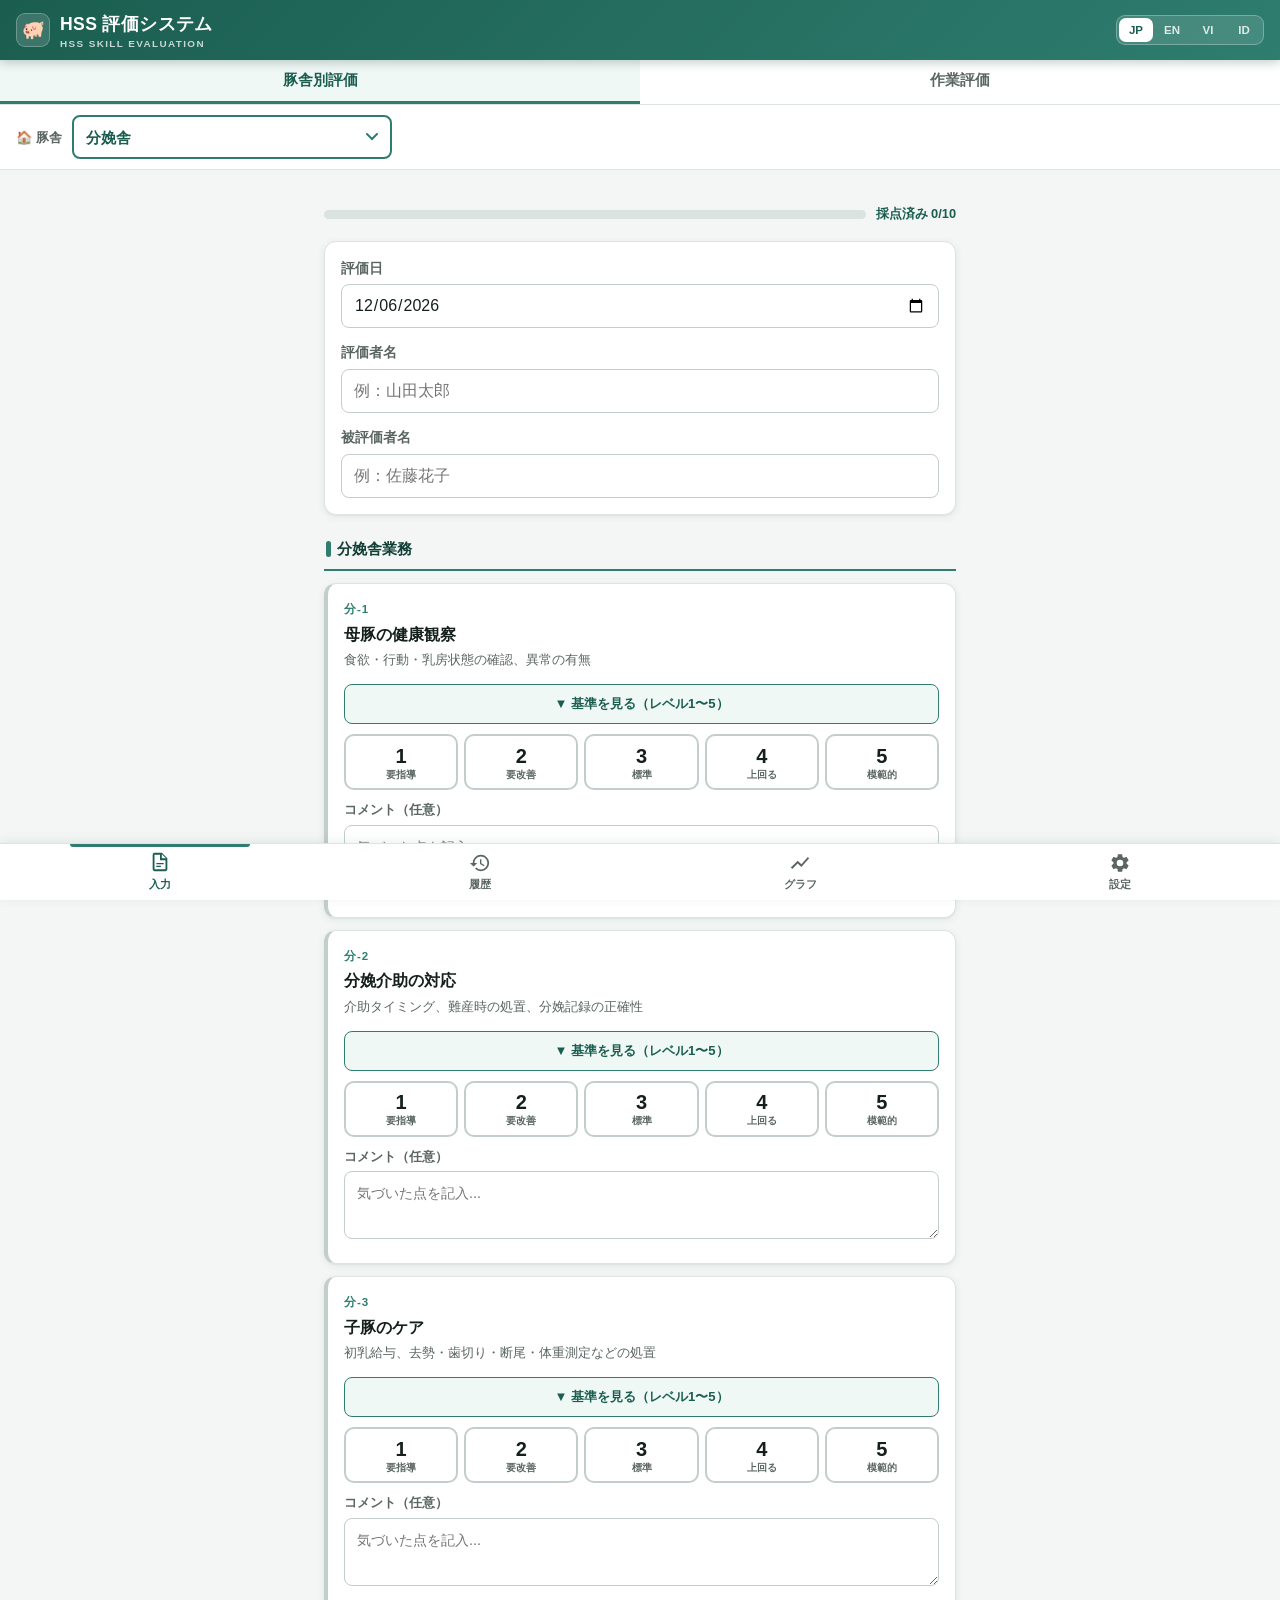
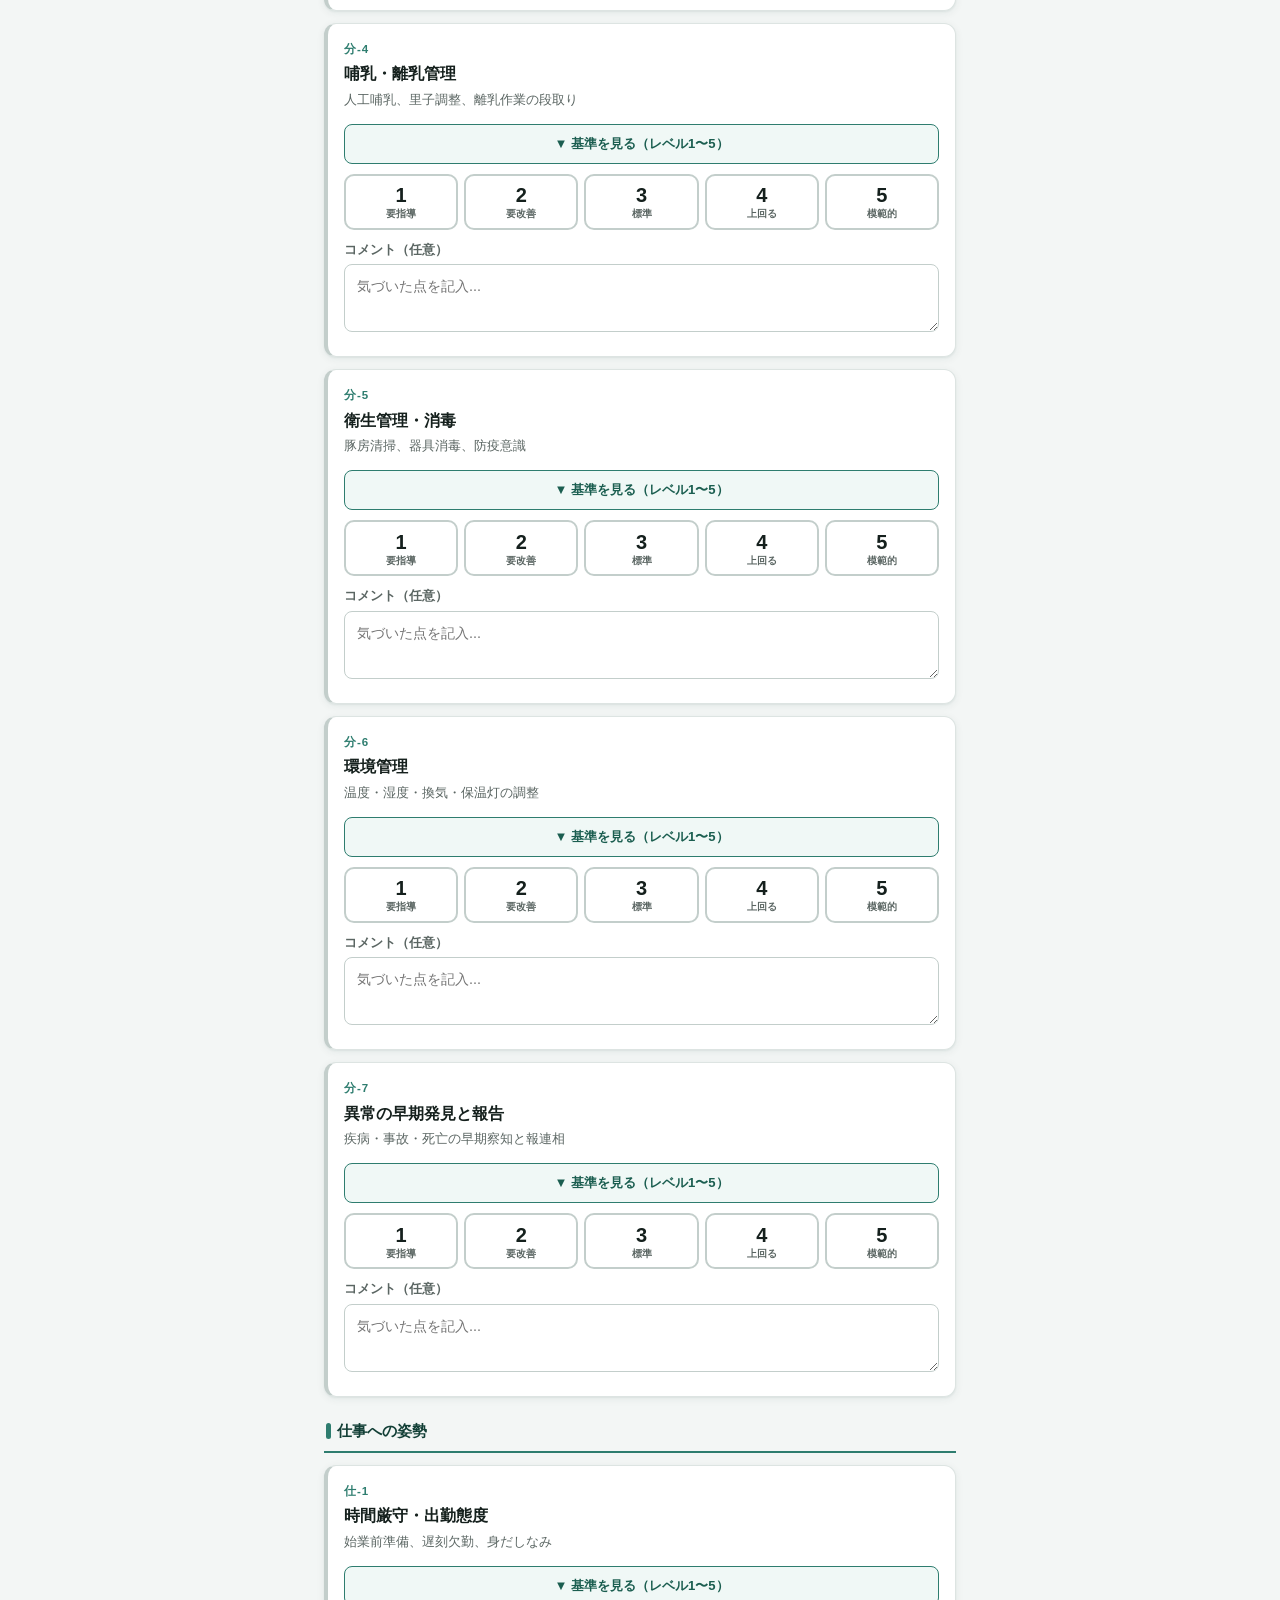
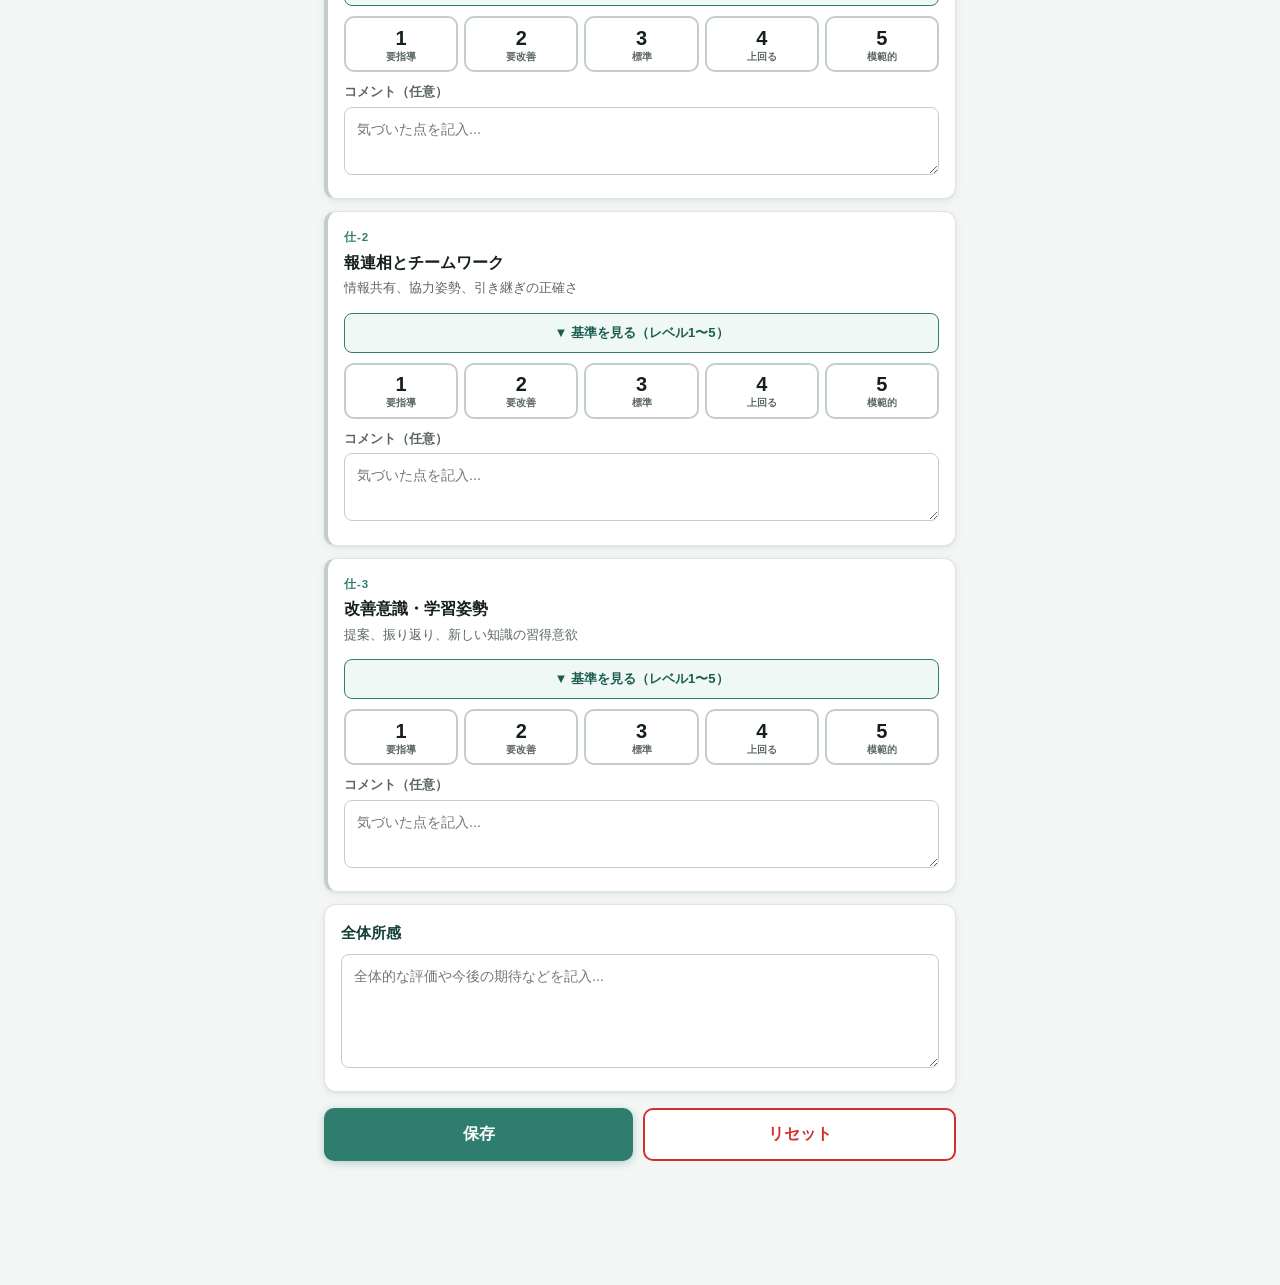
==== commit 70f376c5: "refactor(ui): デザイン全面刷新とアクセシビリティ強化 - styles.css をデザイントークン体系で全面リライト（高コントラスト/44px+タップ領域/focus-visible/セ" ====
--- a/index.html
+++ b/index.html
@@ -2,219 +2,52 @@
 <html lang="ja">
 <head>
 <meta charset="UTF-8">
-<meta name="viewport" content="width=device-width, initial-scale=1.0">
+<meta name="viewport" content="width=device-width, initial-scale=1.0, viewport-fit=cover">
 <title>HSS 評価システム</title>
-<meta name="theme-color" content="#2e7d6f">
+<meta name="description" content="HSS認定制度の従業員実技評価（豚舎別評価・作業評価）。オフライン対応PWA">
+<meta name="color-scheme" content="light">
+<meta name="theme-color" content="#1b5e50">
+<meta name="apple-mobile-web-app-capable" content="yes">
+<meta name="apple-mobile-web-app-status-bar-style" content="black-translucent">
+<meta name="apple-mobile-web-app-title" content="HSS評価">
 <link rel="manifest" href="manifest.json">
 <link rel="icon" href="icon-192.png">
 <link rel="apple-touch-icon" href="icon-192.png">
 <script src="chart.umd.min.js"></script>
-<style>
-*,*::before,*::after{box-sizing:border-box;margin:0;padding:0}
-:root{
-  --pri:#2e7d6f;--pri-l:#e0f2ef;--pri-d:#1b5e50;
-  --bg:#f5f7f6;--card:#fff;--txt:#1a1a1a;--sub:#666;--bdr:#e0e0e0;
-  --s5:#1b8a2e;--s4:#4caf50;--s3:#f9a825;--s2:#ef6c00;--s1:#d32f2f;
-  --r:12px;--sh:0 2px 8px rgba(0,0,0,.08);
-}
-html{font-size:16px;-webkit-text-size-adjust:100%}
-body{font-family:-apple-system,BlinkMacSystemFont,"Hiragino Kaku Gothic ProN","Noto Sans JP",sans-serif;background:var(--bg);color:var(--txt);line-height:1.6;min-height:100vh;padding-bottom:80px}
-
-/* ヘッダー */
-.hdr{background:var(--pri);color:#fff;padding:10px 16px;display:flex;align-items:center;justify-content:space-between;position:sticky;top:0;z-index:100;box-shadow:0 2px 6px rgba(0,0,0,.15)}
-.hdr h1{font-size:1rem;font-weight:700;flex:1;text-align:center}
-.lsw{display:flex;gap:2px;flex-shrink:0}
-.lsw button{background:rgba(255,255,255,.15);border:1px solid rgba(255,255,255,.3);color:rgba(255,255,255,.7);padding:4px 8px;border-radius:6px;font-size:.7rem;font-weight:700;cursor:pointer}
-.lsw button.on{background:#fff;color:var(--pri);border-color:#fff}
-
-/* 編集バナー */
-.ebar{display:none;background:#fff3e0;border-bottom:2px solid var(--s2);padding:10px 16px;text-align:center;font-size:.85rem;font-weight:600;color:var(--s2);align-items:center;justify-content:center;gap:8px}
-.barnbar{display:flex;align-items:center;gap:10px;background:#fff;border-bottom:1px solid var(--bdr);padding:10px 16px}
-.barnbar-lbl{font-size:.82rem;font-weight:700;color:var(--sub);white-space:nowrap}
-.barnbar select{flex:1;max-width:300px;padding:9px 10px;border:2px solid var(--pri);border-radius:8px;background:#fff;font-size:.95rem;font-weight:700;color:var(--pri);cursor:pointer}
-.ebar.show{display:flex}
-.ebar button{background:none;border:1px solid var(--s2);color:var(--s2);border-radius:6px;padding:2px 10px;font-size:.8rem;cursor:pointer}
-
-/* タブ */
-.tabs{position:fixed;bottom:0;left:0;right:0;background:#fff;display:flex;border-top:1px solid var(--bdr);z-index:100;box-shadow:0 -2px 6px rgba(0,0,0,.08)}
-.tabs button{flex:1;padding:8px 2px;border:none;background:0;font-size:.7rem;color:var(--sub);cursor:pointer;display:flex;flex-direction:column;align-items:center;gap:2px}
-.tabs button svg{width:20px;height:20px;fill:currentColor}
-.tabs button.on{color:var(--pri);font-weight:700}
-
-/* ページ */
-.pg{display:none;padding:16px;max-width:640px;margin:0 auto}
-.pg.on{display:block}
-
-/* カード共通 */
-.cd{background:var(--card);border-radius:var(--r);padding:16px;margin-bottom:12px;box-shadow:var(--sh)}
-
-/* メタ入力 */
-.meta label{display:block;font-size:.85rem;font-weight:600;color:var(--sub);margin-bottom:4px}
-.meta input{width:100%;padding:10px 12px;border:1px solid var(--bdr);border-radius:8px;font-size:1rem;margin-bottom:12px;outline:0}
-.meta input:focus{border-color:var(--pri)}
-.meta input:last-child{margin-bottom:0}
-
-/* セクション見出し */
-.stit{font-size:.9rem;font-weight:700;color:var(--pri-d);padding:8px 0;margin-top:8px;border-bottom:2px solid var(--pri);margin-bottom:12px}
-
-/* 評価カード */
-.ec{border-left:4px solid var(--bdr);transition:border-color .3s}
-.ec.scored{border-left-color:var(--pri)}
-.ec .en{font-size:.75rem;font-weight:700;color:var(--pri);letter-spacing:.05em}
-.ec .enm{font-size:1rem;font-weight:700;margin:4px 0}
-.ec .ed{font-size:.8rem;color:var(--sub);margin-bottom:12px;line-height:1.5}
-.sr{display:flex;gap:6px;margin-bottom:10px}
-.sb{flex:1;min-height:48px;border:2px solid var(--bdr);border-radius:10px;background:#fff;font-size:1.1rem;font-weight:700;cursor:pointer;display:flex;flex-direction:column;align-items:center;justify-content:center;gap:1px;transition:all .2s}
-.sb .sl{font-size:.55rem;font-weight:400;color:var(--sub);line-height:1}
-.sb:active{transform:scale(.95)}
-.sb.sel{color:#fff;border-color:transparent}
-.sb.sel .sl{color:rgba(255,255,255,.85)}
-.sb[data-s="5"].sel{background:var(--s5)}
-.sb[data-s="4"].sel{background:var(--s4)}
-.sb[data-s="3"].sel{background:var(--s3)}
-.sb[data-s="2"].sel{background:var(--s2)}
-.sb[data-s="1"].sel{background:var(--s1)}
-.ec textarea,.oata{width:100%;padding:10px 12px;border:1px solid var(--bdr);border-radius:8px;font-size:.9rem;font-family:inherit;resize:vertical;min-height:60px;outline:0}
-.ec textarea:focus,.oata:focus{border-color:var(--pri)}
-.clbl{font-size:.8rem;color:var(--sub);margin-bottom:4px}
-
-/* 全体所感 */
-.oasec h3{font-size:.95rem;margin-bottom:8px}
-
-/* ボタン */
-.bg{display:flex;gap:10px;margin:16px 0}
-.b{flex:1;padding:14px;border:none;border-radius:10px;font-size:1rem;font-weight:700;cursor:pointer;transition:all .2s}
-.b:active{transform:scale(.97)}
-.b1{background:var(--pri);color:#fff}.b1:hover{background:var(--pri-d)}
-.b2{background:#fff;color:var(--s1);border:2px solid var(--s1)}
-.b3{background:var(--pri-l);color:var(--pri-d)}
-.b4{background:#fff3e0;color:var(--s2);border:2px solid var(--s2)}
-
-/* トースト */
-.toast{position:fixed;bottom:90px;left:50%;transform:translateX(-50%) translateY(20px);background:#333;color:#fff;padding:12px 24px;border-radius:24px;font-size:.9rem;font-weight:600;opacity:0;transition:all .3s;z-index:200;pointer-events:none;white-space:nowrap}
-.toast.show{opacity:1;transform:translateX(-50%) translateY(0)}
-
-/* 履歴 */
-.hctrl{display:flex;gap:8px;margin-bottom:16px}
-.hctrl select{flex:1;padding:10px 12px;border:1px solid var(--bdr);border-radius:8px;font-size:.9rem;background:#fff;outline:0}
-.hlist{display:flex;flex-direction:column;gap:8px}
-.hi{background:var(--card);border-radius:var(--r);padding:14px 16px;box-shadow:var(--sh);cursor:pointer;display:flex;justify-content:space-between;align-items:center}
-.hi:active{background:var(--pri-l)}
-.hi .hii{flex:1}.hi .hid{font-size:.8rem;color:var(--sub)}.hi .hin{font-weight:700;font-size:.95rem}
-.hi .hia{font-size:1.3rem;font-weight:700;color:var(--pri);min-width:50px;text-align:right}
-
-/* モーダル */
-.mo{display:none;position:fixed;top:0;left:0;right:0;bottom:0;background:rgba(0,0,0,.5);z-index:300;overflow-y:auto;padding:24px 12px}
-.mo.show{display:block}
-.mc{background:#fff;border-radius:16px;max-width:560px;margin:0 auto;padding:20px 16px}
-.mh{display:flex;justify-content:space-between;align-items:center;margin-bottom:16px;padding-bottom:12px;border-bottom:1px solid var(--bdr)}
-.mh h3{font-size:1rem}
-.mx{background:0;border:0;font-size:1.5rem;cursor:pointer;padding:4px 8px;color:var(--sub)}
-.di{padding:10px 0;border-bottom:1px solid #f0f0f0}.di:last-of-type{border-bottom:none}
-.dih{display:flex;justify-content:space-between;align-items:center}
-.din{font-weight:600;font-size:.9rem}
-.dis{font-weight:700;font-size:1rem;padding:2px 10px;border-radius:6px;color:#fff}
-.dic{font-size:.85rem;color:var(--sub);margin-top:4px}
-.dov{margin-top:12px;padding:12px;background:var(--pri-l);border-radius:8px;font-size:.9rem}
-.ma{display:flex;gap:8px;margin-top:20px;padding-top:16px;border-top:1px solid var(--bdr)}
-.sb5{background:var(--s5)}.sb4{background:var(--s4)}.sb3{background:var(--s3)}.sb2{background:var(--s2)}.sb1{background:var(--s1)}
-
-/* グラフ */
-.chc{background:var(--card);border-radius:var(--r);padding:16px;margin-bottom:16px;box-shadow:var(--sh)}
-.chc select{width:100%;padding:10px 12px;border:1px solid var(--bdr);border-radius:8px;font-size:.9rem;background:#fff;outline:0}
-.chb{background:var(--card);border-radius:var(--r);padding:16px;margin-bottom:16px;box-shadow:var(--sh)}
-.chb h3{font-size:.9rem;margin-bottom:12px;color:var(--sub)}
-.chb canvas{width:100%!important;max-height:300px}
-.nd{text-align:center;color:var(--sub);padding:40px 16px;font-size:.95rem}
-
-/* 設定画面 */
-.cfg-sec{margin-bottom:24px}
-.cfg-sec-hdr{display:flex;align-items:center;gap:8px;margin-bottom:8px}
-.cfg-sec-hdr input{flex:1;font-size:.95rem;font-weight:700;padding:8px 10px;border:1px solid var(--bdr);border-radius:8px;outline:0;color:var(--pri-d)}
-.cfg-sec-hdr input:focus{border-color:var(--pri)}
-.cfg-item{background:var(--card);border-radius:var(--r);padding:12px;margin-bottom:8px;box-shadow:var(--sh);border-left:3px solid var(--pri)}
-.cfg-item .ci-row{display:flex;gap:6px;align-items:center;margin-bottom:6px}
-.cfg-item input{flex:1;padding:8px 10px;border:1px solid var(--bdr);border-radius:6px;font-size:.9rem;outline:0}
-.cfg-item input:focus{border-color:var(--pri)}
-.cfg-item .ci-desc{font-size:.85rem;color:var(--sub)}
-.cfg-item textarea{width:100%;padding:8px 10px;border:1px solid var(--bdr);border-radius:6px;font-size:.85rem;font-family:inherit;resize:none;min-height:40px;outline:0;color:var(--sub)}
-.cfg-item textarea:focus{border-color:var(--pri)}
-.ci-btns{display:flex;gap:4px;flex-shrink:0}
-.ci-btns button{width:36px;height:36px;border:1px solid var(--bdr);border-radius:8px;background:#fff;cursor:pointer;font-size:1rem;display:flex;align-items:center;justify-content:center;color:var(--sub);transition:all .15s}
-.ci-btns button:hover{background:var(--pri-l);color:var(--pri-d);border-color:var(--pri)}
-.ci-btns button.del:hover{background:#fef0f0;color:var(--s1);border-color:var(--s1)}
-.cfg-add{display:flex;gap:8px;margin-top:8px}
-.cfg-add button{flex:1;padding:10px;border:2px dashed var(--bdr);border-radius:var(--r);background:0;font-size:.85rem;font-weight:600;color:var(--sub);cursor:pointer}
-.cfg-add button:hover{border-color:var(--pri);color:var(--pri);background:var(--pri-l)}
-
-/* 警告 */
-.ec.warn{border-left-color:var(--s1);animation:shake .4s}
-@keyframes shake{0%,100%{transform:translateX(0)}25%{transform:translateX(-4px)}75%{transform:translateX(4px)}}
-
-/* 採点進捗バー */
-.prog{position:sticky;top:0;z-index:90;background:var(--bg);display:flex;align-items:center;gap:10px;padding:10px 0 8px;margin-bottom:8px}
-.prog-b{flex:1;height:8px;background:#dfe4e2;border-radius:4px;overflow:hidden}
-.prog-f{height:100%;background:var(--pri);border-radius:4px;width:0;transition:width .25s}
-.prog-f.done{background:var(--s5)}
-.prog-t{font-size:.8rem;font-weight:700;color:var(--pri-d);white-space:nowrap}
-
-/* 評価基準（レベル1〜5） */
-.crit-tg{width:100%;margin:2px 0 10px;background:var(--pri-l);border:1px solid var(--pri);color:var(--pri-d);border-radius:8px;padding:9px 12px;font-size:.82rem;font-weight:700;cursor:pointer;text-align:center}
-.crit-tg:active{transform:scale(.98)}
-.crit{display:none;margin:0 0 12px;border:1px solid var(--bdr);border-radius:10px;overflow:hidden;background:#fff}
-.crit.open{display:block}
-.crit-k{padding:10px 12px;background:#f4f7f6;font-size:.8rem;color:var(--sub);line-height:1.55;border-bottom:1px solid var(--bdr)}
-.crit-k b{color:var(--pri-d);margin-right:6px}
-.crit-lv{display:flex;gap:10px;padding:10px 12px;border-bottom:1px solid #f0f0f0;cursor:pointer;align-items:flex-start;transition:background .15s}
-.crit-lv:last-child{border-bottom:none}
-.crit-lv:active{background:var(--pri-l)}
-.crit-lv.sel{background:var(--pri-l);box-shadow:inset 4px 0 0 var(--pri)}
-.crit-n{flex-shrink:0;width:30px;height:30px;border-radius:8px;color:#fff;font-weight:700;display:flex;align-items:center;justify-content:center;font-size:.95rem}
-.crit-t{font-size:.78rem;line-height:1.55}
-.crit-t b{display:block;font-size:.72rem;color:var(--sub);margin-bottom:2px}
-/* 評価モード切替 */
-.modebar{display:flex;gap:0;background:#fff;border-bottom:1px solid var(--bdr);padding:0}
-.modebar button{flex:1;padding:12px 8px;border:none;background:#fff;font-size:.9rem;font-weight:700;color:var(--sub);cursor:pointer;border-bottom:3px solid transparent;transition:all .15s}
-.modebar button.on{color:var(--pri-d);border-bottom-color:var(--pri);background:var(--pri-l)}
-.modebar button:active{transform:scale(.98)}
-
-/* 作業評価: 作業未選択プレースホルダ */
-.pickwork{text-align:center;color:var(--sub);padding:48px 20px;font-size:.95rem;line-height:1.7}
-.pickwork .pw-ic{font-size:2.2rem;display:block;margin-bottom:8px}
-
-/* 作業評価: カテゴリ由来のグループ見出し補助 */
-.stit .stit-sub{font-size:.72rem;color:var(--sub);font-weight:600;margin-left:6px}
-
-@media(min-width:640px){.pg{padding:24px}.sb{min-height:52px;font-size:1.2rem}}
-</style>
+<link rel="stylesheet" href="styles.css">
 </head>
 <body>
 
 <header class="hdr">
-  <div style="width:100px"></div>
-  <h1 data-t="appTitle">HSS 評価システム</h1>
-  <div class="lsw">
-    <button class="on" onclick="setLang('ja')">JP</button>
-    <button onclick="setLang('en')">EN</button>
-    <button onclick="setLang('vi')">VI</button>
-    <button onclick="setLang('id')">ID</button>
+  <div class="brand">
+    <span class="brand-mk" aria-hidden="true">🐖</span>
+    <div>
+      <h1 data-t="appTitle">HSS 評価システム</h1>
+      <span class="brand-sub">HSS SKILL EVALUATION</span>
+    </div>
+  </div>
+  <div class="lsw" role="group" aria-label="Language">
+    <button class="on" onclick="setLang('ja')" aria-pressed="true" lang="ja">JP</button>
+    <button onclick="setLang('en')" aria-pressed="false" lang="en">EN</button>
+    <button onclick="setLang('vi')" aria-pressed="false" lang="vi">VI</button>
+    <button onclick="setLang('id')" aria-pressed="false" lang="id">ID</button>
   </div>
 </header>
 
-<div class="modebar">
-  <button id="modeBarn" class="on" onclick="setMode('barn')" data-t="modeBarn">豚舎別評価</button>
-  <button id="modeWork" onclick="setMode('work')" data-t="modeWork">作業評価</button>
+<div class="modebar" role="tablist">
+  <button id="modeBarn" class="on" onclick="setMode('barn')" data-t="modeBarn" role="tab" aria-selected="true">豚舎別評価</button>
+  <button id="modeWork" onclick="setMode('work')" data-t="modeWork" role="tab" aria-selected="false">作業評価</button>
 </div>
 
 <div class="barnbar" id="barnbar">
-  <span class="barnbar-lbl" data-t="barnLbl">🏠 豚舎</span>
-  <select id="barnSel" onchange="setBarn(this.value)"></select>
+  <span class="barnbar-lbl" id="barnLbl" data-t="barnLbl">🏠 豚舎</span>
+  <select id="barnSel" onchange="setBarn(this.value)" aria-labelledby="barnLbl"></select>
 </div>
 
 <div class="barnbar" id="workbar" style="display:none;flex-wrap:wrap;gap:8px">
-  <span class="barnbar-lbl" data-t="workLbl">🐖 作業</span>
-  <select id="workCatSel" onchange="setWorkCat(this.value)" style="flex:1 1 120px"></select>
-  <select id="workSel" onchange="setWork(this.value)" style="flex:1 1 160px"></select>
+  <span class="barnbar-lbl" id="workLbl" data-t="workLbl">🐖 作業</span>
+  <select id="workCatSel" onchange="setWorkCat(this.value)" style="flex:1 1 120px" aria-labelledby="workLbl"></select>
+  <select id="workSel" onchange="setWork(this.value)" style="flex:1 1 160px" aria-labelledby="workLbl"></select>
 </div>
 
 <div class="ebar" id="editBar">
@@ -248,7 +81,7 @@
 <div id="pgHi" class="pg">
   <div class="hctrl">
     <select id="hFil" onchange="drawHist()"><option value="" data-t="filterAll">全員</option></select>
-    <button class="b b3" onclick="doCSV()" style="flex:0 0 auto;padding:10px 16px;font-size:.85rem" data-t="btnCSV">CSV出力</button>
+    <button class="b b3 b-slim" onclick="doCSV()" data-t="btnCSV">CSV出力</button>
   </div>
   <div id="hList" class="hlist"></div>
 </div>
@@ -256,7 +89,7 @@
 <!-- グラフ -->
 <div id="pgCh" class="pg">
   <div class="chc">
-    <label style="font-size:.85rem;font-weight:600;color:var(--sub);display:block;margin-bottom:6px" data-t="selEe">被評価者を選択</label>
+    <label for="chSel" data-t="selEe">被評価者を選択</label>
     <select id="chSel" onchange="drawCharts()"><option value="" data-t="selPh">-- 選択してください --</option></select>
   </div>
   <div id="chArea">
@@ -272,40 +105,40 @@
   <div class="cfg-add">
     <button onclick="addSection()" data-t="addSec">＋ セクション追加</button>
   </div>
-  <div style="margin-top:24px">
-    <button class="b b1" style="width:100%" onclick="saveCfg()" data-t="saveCfg">設定を保存</button>
+  <div class="mt24">
+    <button class="b b1 b-full" onclick="saveCfg()" data-t="saveCfg">設定を保存</button>
   </div>
-  <div style="margin-top:12px">
-    <button class="b b2" style="width:100%" onclick="resetCfg()" data-t="resetCfg">初期設定に戻す</button>
+  <div class="mt12">
+    <button class="b b2 b-full" onclick="resetCfg()" data-t="resetCfg">初期設定に戻す</button>
   </div>
 
-  <div style="margin-top:28px;border-top:1px dashed var(--bdr);padding-top:18px">
-    <p data-t="expHint" style="font-size:.8rem;color:var(--sub);line-height:1.6;margin:0 0 12px">別のPCへ評価項目を渡すには「書き出し」でファイルを保存し、そのファイルを相手のPCの「読み込み」で取り込みます。</p>
-    <button class="b b4" style="width:100%" onclick="exportCfg()" data-t="expCfg">⬇ 項目を書き出し（ファイル保存）</button>
-    <div style="margin-top:12px">
-      <button class="b b3" style="width:100%" onclick="document.getElementById('impFile').click()" data-t="impCfg">⬆ 項目を読み込み（ファイルから）</button>
+  <div class="cfg-blk">
+    <p data-t="expHint" class="cfg-hint">別のPCへ評価項目を渡すには「書き出し」でファイルを保存し、そのファイルを相手のPCの「読み込み」で取り込みます。</p>
+    <button class="b b4 b-full" onclick="exportCfg()" data-t="expCfg">⬇ 項目を書き出し（ファイル保存）</button>
+    <div class="mt12">
+      <button class="b b3 b-full" onclick="document.getElementById('impFile').click()" data-t="impCfg">⬆ 項目を読み込み（ファイルから）</button>
     </div>
     <input type="file" id="impFile" accept="application/json,.json" style="display:none" onchange="importCfg(this)">
   </div>
 
-  <div style="margin-top:28px;border-top:1px dashed var(--bdr);padding-top:18px">
-    <p data-t="backupHint" style="font-size:.8rem;color:var(--sub);line-height:1.6;margin:0 0 12px">端末の故障や誤消去に備えて、全豚舎の評価データと項目を1ファイルに保存できます。復元では既存の記録は残り、新しい記録だけが追加されます。</p>
-    <button class="b b4" style="width:100%" onclick="exportAll()" data-t="expAll">⬇ 全データをバックアップ（評価＋項目）</button>
-    <div style="margin-top:12px">
-      <button class="b b3" style="width:100%" onclick="document.getElementById('impAllFile').click()" data-t="impAll">⬆ バックアップから復元</button>
+  <div class="cfg-blk">
+    <p data-t="backupHint" class="cfg-hint">端末の故障や誤消去に備えて、全豚舎の評価データと項目を1ファイルに保存できます。復元では既存の記録は残り、新しい記録だけが追加されます。</p>
+    <button class="b b4 b-full" onclick="exportAll()" data-t="expAll">⬇ 全データをバックアップ（評価＋項目）</button>
+    <div class="mt12">
+      <button class="b b3 b-full" onclick="document.getElementById('impAllFile').click()" data-t="impAll">⬆ バックアップから復元</button>
     </div>
     <input type="file" id="impAllFile" accept="application/json,.json" style="display:none" onchange="importAll(this)">
   </div>
 </div>
 
 <!-- モーダル -->
-<div class="mo" id="modal" onclick="if(event.target===this)closeMo()">
+<div class="mo" id="modal" role="dialog" aria-modal="true" onclick="if(event.target===this)closeMo()">
   <div class="mc" id="moBody"></div>
 </div>
-<div class="toast" id="toast"></div>
+<div class="toast" id="toast" role="status" aria-live="polite"></div>
 
 <!-- タブ -->
-<nav class="tabs">
+<nav class="tabs" aria-label="Main">
   <button class="on" data-pg="pgIn" onclick="swTab(this)">
     <svg viewBox="0 0 24 24"><path d="M14 2H6a2 2 0 0 0-2 2v16a2 2 0 0 0 2 2h12a2 2 0 0 0 2-2V8l-6-6zM14 3.5L18.5 8H14V3.5zM6 20V4h6v6h6v10H6z"/><path d="M8 13h8v1.5H8zM8 16h5v1.5H8z"/></svg>
     <span data-t="tabIn">入力</span>
@@ -326,860 +159,11 @@
 
 <script id="criteriaData" type="application/json">[{"key":"farrow","sheet":"分娩舎","scale":"業務","items":[{"no":"分-1","name":"母豚の健康観察（食欲・行動・乳房状態の確認、異常の有無）","kanten":"分娩舎の母豚を毎日見回り、飼料の食べ具合・起立の様子・乳房の張りや乳の出・尻まわりの汚れやにおい・飲水量を確認し、平常との違いに気づけるか。発熱が疑われるときは体温を測定できるか。","level1":"母豚の前を素通りし、飼料の食べ残しや、横臥したまま動かない母豚に気づかない。乳房の赤みや腫れ、尻まわりの異臭をともなう汚れを見ても異常と捉えず放置する。見回り自体も、指示がなければ行わない。","level2":"指示があれば、飼料の食べ残しや元気の有無はある程度確認できるが、乳房の張りや乳の出のかたより、飲水量の低下などを見落としがち。異常かどうかの判断は常に他者まかせで、自力では正常か異常かの線引きができない。","level3":"指示があればひと通り見回り、飼料の食べ残し・呼んでも起立しない元気のなさ・尻まわりの異臭をともなう汚れなど、目に見える異常に気づける。乳房をひと通り触れて張りを確認し、子豚がすべての乳首に吸いついているか（腹部がふくれているか）も確かめられる。","level4":"指示がなくても毎日欠かさず見回り、飼料の摂取が落ちたり元気がなかったりすれば、発熱を疑って体温を測定する。平常より高ければ分娩後の体調不良（乳房の腫れ・発熱・乳の出が悪い 等）を疑い、乳房のしこりや熱感、乳の出、飲水量まで確かめて原因を探り、給餌を控えて飲水を促すなど、初期の手当てをしたうえで報告できる。","level5":"観察結果を分娩後の体調不良の知識と結びつけて的確に捉え、上長への相談・経過観察・授乳の工夫・移動の判断・記録・報告まで自力で判断できる。体格・栄養状態（やせ・標準・過肥）を目安に、母豚ごとに給餌量を細かく加減し、体温・飲水・乳の出の平常の様子と着眼点を新人に指導できる。"},{"no":"分-2","name":"分娩介助の対応（介助タイミング、難産時の処置、分娩記録の正確性）","kanten":"分娩の進行間隔に注意を払いながら見守り、難産の見分け・産道の確認や子豚の引き出し・定められた分娩処置や薬剤の使用・記録を、清潔かつ正確に行えるか。","level1":"分娩の進み具合を見ておらず、子豚が産道で引っかかっても気づかない。手指を消毒せず、潤滑剤も使わずに産道へ手を入れる、無理に引っ張るなど、危険で雑な扱いをする。出生数や死産数の記録も行わない。","level2":"指示があれば分娩を見守れるが、分娩間隔を正確に計れず、難産の見分けが遅れがち。介助の要否は他者まかせで、定められた分娩薬の使い方も自力では判断できず、記録も抜け漏れが多い。","level3":"指示があれば分娩間隔を計りながら見守り、口や鼻のぬめりを取る・乾いたタオルで拭く・へその緒を適切な長さで切って消毒する、という一連の流れを行える。生存出生数・死産数・腹中で育たず固まって生まれた子豚の数を正しく記録し、分娩間隔が空くなど難産が疑われれば報告できる。","level4":"指示がなくても分娩を計りながら見守り、分娩間隔が平常より空きすぎれば難産を疑う。まず母豚を起立させて向きを変えるよう促し、改善しなければ清潔な長手袋をして潤滑剤を用い、産道を確かめ、母豚のいきみに合わせて慎重に引き出す。産道に子豚がいなければ定められた分娩薬を用いて経過を見て、それでも生まれなければ上長へ連絡する。胎盤が排出されたか、分娩後の体温も確かめる。","level5":"子豚が大きすぎる・体位が悪い・いきむ力が弱いなど、難産の原因を見分けて手当てを選べる。産道の入り口が十分に開く前に分娩薬を用いると母豚の損傷や死産を招くと理解し、開き具合の確認と用量を必ず守る。分娩記録（出生数・死産数・所要時間・介助の内容）を成績の見直しや次回の分娩管理に役立てつつ、介助の見極めと手技を新人に指導できる。"},{"no":"分-3","name":"子豚のケア（初乳給与、去勢・歯切り・断尾・体重測定などの処置）","kanten":"生まれたばかりの子豚に初乳を与えて保温し、鉄分の補給・歯切り・尾の処置・去勢などを、適切な時期に清潔かつ正確に行えるか。","level1":"初乳を飲めていない弱い子豚への対応や、保温場所の用意をおろそかにする。鉄分の補給や歯切りを指示されても行えず、あるいは不潔で雑な手技により出血や事故を生じさせる。","level2":"指示があれば処置の一部は行えるが、初乳の摂取確認のもれや、鉄分の注入部位・量、去勢時期の誤りが多い。処置の可否や順序は他者まかせ。","level3":"指示があれば、出生後できるだけ早く初乳の摂取を介助し、適切な時期に鉄分の注射を後肢に行い、とがった歯の歯切り・必要に応じた尾の処置・時期を見た去勢をひと通り行える。へその緒を消毒し、保温場所を確かめられる。","level4":"指示がなくても、各子豚が初乳を十分に飲めているかを腹部のふくらみで確かめ、飲めない小さい子豚には分けて与える。初乳が不十分だと離乳前の死亡が大きく増えると理解し、処置の際は器具の消毒・出血の抑制を徹底し、去勢には痛みをやわらげる処置を併せるなど、適切な初期対応ができる。","level5":"各処置の意味（病気から守る力を得る・乳首の損傷を防ぐ・闘争による傷を防ぐ）を、子豚は出生後まもなく母乳の重要な成分を取り込む力を失うといった知識で理解し、子豚の状態を見て処置の順序や実施の可否を判断・微調整できる。体重の測定値や処置の記録を残して小さい子豚の育成方針を定め、清潔で安全な手技を新人に指導できる。"},{"no":"分-4","name":"哺乳・離乳管理（人工哺乳、里子調整、離乳作業の段取り）","kanten":"出生頭数と、利用できる乳首の数・体重の釣り合いを見て、ほかの母豚への預け（里子）・人工乳による育成を調整し、離乳作業を正しい段取りで進められるか。","level1":"乳首にあぶれた子豚を放置し、里子に出す・人工乳で育てる必要に気づかない。人工乳の温度や量も適当で、離乳作業も指示がなければ動けない。","level2":"指示があれば里子付けや人工乳の手伝いはできるが、実施時期や対象の選び方を誤りやすく見落としが多い。離乳の時期や体重の目安を理解しておらず、段取りは他者まかせ。","level3":"指示があれば、利用できる乳首の数を超えてあまった子豚をほかの母豚に預け、人工乳を適温に温めて適切な間隔・量で与えられる。離乳に適した時期と体重を目安に作業をひと通り進められる。","level4":"指示がなくても子豚の体重を見て、各母豚につく子豚の体重がそろうよう振り分け、里子は初乳を与えたあとできるだけ早く、分娩時期の近い母豚につける段取りを自ら組む。移す子豚に預け先のにおいをつける、乳の飲みや体重の増え方を見て定着するまで確かめるなど、先回りした対応ができる。","level5":"里子・人工乳・離乳の各判断を、乳の出のピークを過ぎると子豚に乳が不足することや、子豚の入れ替えが過多だと病気を広げやすいことといった知識で裏づけ、調整を最小限に抑えて最適化できる。離乳は母豚を移して子豚は慣れた場所に残すなどでストレスを抑える工夫をし、離乳後の下痢の予防まで見越して記録・改善し、段取りを新人に指導できる。"},{"no":"分-5","name":"衛生管理・消毒（豚房清掃、器具消毒、防疫意識）","kanten":"分娩用の囲いや器具を正しい手順で洗浄・消毒し、人や物の動線と、病気を持ち込まない意識をもって清潔を保てるか。","level1":"糞や汚れが残ったまま消毒液をまく、希釈や作用時間を守らないなど、効果のない雑な手順をとる。器具を使い回し、汚れた場所からきれいな場所へ逆行するなど、防疫の意識がない。","level2":"指示があれば清掃・消毒はある程度できるが、洗浄が不十分・乾燥の手順を省く・消毒液の希釈を誤ることが多い。何をどの順で消毒するかは他者まかせ。","level3":"指示があれば「糞を取る→粗洗い→つけ置き→高圧洗浄→乾燥→消毒→乾燥」の手順で囲いを洗浄・消毒し、分娩用器具を消毒液で消毒できる。作業着・長靴の着用、手指の消毒など、基本の清潔な動作ができる。","level4":"指示がなくても、汚れが残ると消毒が効かないと理解し、高圧で隅々まで洗い、十分に乾燥させてから消毒する。母豚を入れる前に空ける期間をとり、きれいな場所（分娩舎）から汚れた場所への一方通行を自ら守って、汚れの往来を防ぐ。","level5":"消毒液の特性（汚れがあると効かない・効きにくい病原がある 等）と、対象の病原・温度・作用時間をふまえて、薬剤と希釈を選べる。豚を全頭出して洗浄・消毒し、まとめて入れ替える方式を計画的に運用し、消毒記録（日時・薬剤・濃度）を残して効果を検証し、防疫の手順を新人に指導できる。"},{"no":"分-6","name":"環境管理（温度・湿度・換気・保温灯の調整）","kanten":"母豚と子豚で適温が異なることをふまえ、保温灯・換気・冷却の工夫を、季節と子豚の発育に合わせて調整できるか。","level1":"保温灯をつけ忘れる、母豚向けと子豚向けの適温の違いを理解せず放置する。すきま風・換気の不良・刺激臭のガスに気づかず、子豚の寒さや母豚の暑さを見落とす。","level2":"指示があれば保温灯のオンオフや温度の確認はできるが、設定の目安があいまいで見落としが多い。換気量や湿度の調整、暑熱・寒冷への対応の判断は他者まかせ。","level3":"指示があれば、母豚のいる場所と子豚の保温場所のそれぞれの適温を目安に保温灯やヒーターを調整し、温度計を確かめられる。強い臭気やすきま風など、目視・体感できる異常に気づける。","level4":"指示がなくても、子豚の保温灯やマットを発育につれて段階的に弱め、天候に合わせて温度を調整する。子豚の集まり方（寒いと密集、暑いと分散）や呼吸の様子から寒暑を読み取り、暑い時は母豚に水を垂らして冷やす、寒い時は風を防いで温めるなど、適切な初期対応ができる。換気は臭気がこもらないよう配慮する。","level5":"子豚は冷えやすく、授乳中の母豚は体が熱くなりやすいという相反する要求を両立させる重要性を理解し、保温・換気・冷却のバランスを微調整できる。暑熱の程度や母豚の呼吸（速く浅い呼吸は暑熱に注意）を目安に対策を強め、設定や記録を残して改善し、適切な温度管理の考え方を新人に指導できる。"},{"no":"分-7","name":"異常の早期発見と報告（疾病・事故・死亡の早期察知と報連相）","kanten":"母豚・子豚の疾病・負傷・死亡を早期に発見し、緊急度を見極めて、的確に報告・連絡・相談できるか。","level1":"高熱・耳や皮膚の紫色化・急死・圧死・新生子豚の下痢などの異常を見ても気づかない、または気づいても報告せず放置する。後に判明して対応が大きく遅れる。","level2":"指示があれば異常に気づけるが、見落としや報告の遅れが多い。緊急か経過観察かの判断ができず、誰に何を伝えるかも他者まかせで、報告・連絡・相談が不十分。","level3":"指示があれば、明らかな異常（飼料を食べない、高熱、水様の下痢、胎盤の残留、死亡・圧死）を見つけ、上長へ報告できる。目に見える事実を確かめ、伝えるべき内容をひと通り報告できる。","level4":"指示がなくても日頃から見回って早期に異常へ気づき、発熱を疑えば体温を測定し、平常より高ければ分娩後の体調不良を疑うなど、緊急度を見極める。耳や皮膚の紫色化・急死、新生子豚の下痢が同じ腹や隣の囲いに広がるなどの重い兆候は、直ちに上長へ連絡し、隔離・初期対応を併せて行う。","level5":"様子から疾病の可能性を知識で見立て、隔離・手当ての相談・経過観察を自ら判断して動ける。発生事項（日時・症状・頭数・経過）を正しく記録して再発防止・改善につなげ、誰に・何を・どの程度の緊急度で報告すべきかの基準を新人に指導できる。"}]},{"key":"stall","sheet":"ストール舎","scale":"業務","items":[{"no":"ス-1","name":"発情発見・種付けのタイミング（発情観察、人工授精・交配の的確さとタイミング）","kanten":"母豚の陰部の腫れ・赤み・粘液、他の豚に乗りかかる動き、背中を押すと静止する発情の兆候、雄豚を用いた確認、離乳からの経過日数の記録をふまえ、種付けの適期を見極めて実施できるか。","level1":"母豚の陰部が腫れて赤くなったり粘液が出ても、発情と気づけない。背中を押して静止するか確かめる手順もあいまいで、兆候を見落とす。種付けの時期が判断できず、実施の可否は毎回指示や補助を要する。","level2":"指示があれば陰部の変化や、母豚が他の豚に乗りかかる動きには気づくが、雄豚を近づけて背中を押し、静止するかを確かめる確認が不十分で、一部しか把握できない。種付けの時期の判断は他者任せで、適期を外すことが多い。","level3":"指示があれば朝夕など決まった時間に発情を見回り、陰部の腫れ・粘液や、背中を押すと静止する兆候を確かめられる。指示されたタイミングで一通りの種付け作業ができる。","level4":"指示がなくても、発情の見込み日を周期や離乳からの経過日数で予測し重点的に観察する。静止する兆候を確かめてから適切な間隔をおいて種付けする。初産の母豚と経産の母豚とで適期に差があることをふまえ、雄豚を前に置いて背中を押し、落ち着かせて実施するなど丁寧に行える。","level5":"排卵が発情開始からしばらく経って起こり、経産の母豚では遅くなる体の仕組みを正しく理解する。発情の強さや持続の長さ（初産か経産かで異なる）を見て、種付けの回数や間隔を細かく調整できる。確実な受胎を目標に成績をふまえ自らの手順を見直し、発情の再発する割合や夏場に発情が弱まることも考慮して記録・判断し、同僚や新人に指導できる。"},{"no":"ス-2","name":"妊娠鑑定・再発チェック（不受胎・流産の早期発見、再種付けの管理）","kanten":"種付けから一定期間後の発情の再発の有無の観察、超音波による胎子の袋や心拍の確認、不受胎の母豚や流産の早期発見、再種付けの段取りができるか。","level1":"発情の再発の確認を怠り、不受胎の母豚を妊娠と取り違える。超音波の当て方もあいまいで胎子の袋を確認できず、不受胎や流産を見逃すため毎回補助を要する。","level2":"指示があれば発情の再発予定日に観察するが見落としが多く、受胎の有無の判断や再種付けの段取りは他者任せ。流産の早期発見ができないことがある。","level3":"指示に従い、種付けから一定期間後に発情の再発の有無を確かめ、超音波を母豚の右下腹部に当てて胎子の袋や心拍を確認できる。不受胎や流産の目立つ兆候には気づける。","level4":"指示がなくても発情周期に合わせて再発の見込み日を予測し重点的に観察し、種付け後の適期に超音波で複数回確認する。発情の再発する母豚が多ければ精液の質・種付けの時期・自らの手順を疑い、不受胎の母豚を速やかに再種付けへ回せる。","level5":"種付けからの経過が短すぎると、受胎していても不受胎と判定される場合があるため、日をおいて再確認するなど、確実に判別できる時期を理解している。真の妊娠とまぎらわしい状態（子宮に膿がたまる不調など）を見分け、不受胎・流産の生じやすさの傾向をふまえ原因への対処・記録を検討し、同僚や新人に指導できる。"},{"no":"ス-3","name":"母豚の体況管理（体格・栄養状態の見分け、給餌量の調整、やせすぎ・過肥の防止）","kanten":"母豚の体格・栄養状態（やせ・標準・過肥）を腰や背・肋骨に触れて見分け、妊娠の時期に応じて飼料の量を加減し、やせすぎ・過肥を防げるか。","level1":"やせすぎ・過肥を見ても判断できず、体格を見る部位も分からない。飼料の量を加減できず、栄養状態を放置する。","level2":"指示があれば極端なやせや過肥には気づくが、体格を段階で見分けるのがあいまいで、飼料を増減する判断は他者任せ。個体に応じた加減に漏れが多い。","level3":"指示があれば体格を段階で見分け、腰や背・肋骨に触れて脂肪のつき方を確かめられる。やせすぎや過肥を見つけられる。","level4":"指示がなくても妊娠初期と分娩前に体格を確認し、適正な状態を保つよう一頭ごとに飼料の量を加減する。妊娠の初期・中期・後期で飼料量を増減し、やせすぎ・過肥を防ぐ。","level5":"背の脂肪の厚みを定められた部位で測定して客観的に見分け、過肥は分娩を重くして食欲を落とし、やせすぎは産子数を減らし泌乳を悪くすることを理解する。泌乳期にやせさせすぎると次の分娩成績に影響することを見越して先回りで細かく加減し、記録して改善し、同僚や新人に指導できる。"},{"no":"ス-4","name":"給餌・給水管理（飼料の種類・量の管理、給水器の点検）","kanten":"妊娠の時期に応じた飼料の種類・量、食べ残しの確認、給水器の水の出と量の点検、飲み水を十分に確保できるか。","level1":"飼料の種類や量を取り違え、給水器の水の出が悪くても気づかず放置する。食べ残しや水切れに気づけず、飼料の量を加減できない。","level2":"指示があれば定められた量を給与できるが、妊娠の時期ごとの使い分けや給水器の点検に漏れが多く、過不足の判断は他者任せ。","level3":"指示があれば妊娠の時期に応じて飼料の量を変えて給与し（初期・中期・後期で量を変える）、給水器から水が出ているかを確かめられる。","level4":"指示がなくても飼料の食べ具合（食べ残しの有無）を毎日確かめ、給水器の水の出を点検する。妊娠中の母豚に水切れを生じさせず、泌乳中の母豚には多く要する飲み水を十分に用意し、暑い時期は涼しい朝夕に給与時間をずらすなどの工夫ができる。","level5":"飼料の栄養の内容や、暑い時期は冷たい水が食欲の維持に役立つことを理解し、食べ具合・体格・産子数をふまえ飼料の量を細かく加減する。食べ残しや飲水量を記録し、給与方法の改善を提案し、同僚や新人に指導できる。"},{"no":"ス-5","name":"母豚の健康観察（足・蹄・乳房・陰部の異常、足を引きずる歩き方の確認）","kanten":"足や歩き方（足を引きずらないか）、乳房（腫れ・泌乳）、陰部の異常な分泌物、飼料の食べ具合・水の出方を確認し、熱っぽければ体温を測り平熱より高くないか確かめられるか。","level1":"足を引きずる、乳房の腫れ、陰部の異常な分泌物を見ても気づかず放置する。観察すべき部位が分からず、常に指示を要する。","level2":"指示があれば足の引きずりや食べ残しには気づくが、乳房や陰部の分泌物の確認に漏れが多く、原因の究明は他者任せ。","level3":"指示があれば毎日見回り、食べ残し・下痢・元気のなさ・足を引きずる歩き方・乳房の張り・陰部の分泌物など、目に見える状態を確かめられる。","level4":"指示がなくても毎日見回り、熱っぽければ体温を測り平熱より高くないか確かめる（高ければ、分娩後なら乳房の腫れ・熱っぽさ・泌乳不良といった分娩後の体調不良、妊娠中なら疾病を疑う）。飼料の食べ具合・水の出方・泌乳の偏りの有無・足の踏ん張りまで確かめ、原因を探る処置ができる。","level5":"悪臭や膿のような陰部の分泌物、足を引きずる様子を正しく読み取り、処置・経過観察・隔離・上長への報告を自ら判断する。分娩後に排出されるはずのもの（胎盤）が残っていないか、子豚が乳を十分に吸えて育っているかまで関連づけて観察し、記録して改善し、同僚や新人に指導できる。"},{"no":"ス-6","name":"衛生管理・消毒（ストール清掃、器具消毒、防疫意識）","kanten":"ストールの清掃・糞の片づけ、種付け器具の消毒、「洗う→消毒する→乾かす」の基本の徹底、人や物の動線・病原を持ち込まない意識があるか。","level1":"清掃や消毒が不十分で、糞や食べ残しが残ったまま、器具も洗わず使い回すなど、病原を持ち込まない意識が低く、不衛生な状態を放置する。","level2":"指示があれば清掃はするが、洗う→消毒する→乾かすの手順や消毒薬の使い分けに漏れが多く、消毒の要否の判断は他者任せ。","level3":"指示があればストールの清掃・糞の片づけを行い、「洗う→消毒する→乾かす」の基本に沿って種付け器具を消毒できる。汚れの残りに気づける。","level4":"指示がなくても毎日清掃・消毒し、精液や種付けの管などの器具を清潔に扱う。汚れが残ると消毒が効きにくいことをふまえ高圧の水で十分に洗い、消毒薬の希釈やつけ置き時間を守る。","level5":"複数の消毒薬を、対象の病原や汚れの程度・温度に応じて使い分け、清潔な場所から汚れた場所への一方通行など、病原を持ち込まない動線の意味を理解する。消毒の記録（日時・薬剤・希釈・対象）を残し、手順を改善し、同僚や新人に指導できる。"},{"no":"ス-7","name":"異常の早期発見と報告（疾病・事故・発情戻りの早期察知と報連相）","kanten":"発情の再発・流産・不受胎・疾病・事故を早期に察知し、まず処置を行い、いつ・どの母豚に・どのような状態かを明確に報告・連絡・相談できるか。","level1":"発情の再発・流産・疾病・事故などの異常を見ても気づかず、報告もしないため対応が遅れる。報告すべき内容が分からず、見落としが多い。","level2":"指示があれば異常に気づくが、報告が遅く内容も不十分で、その後の判断・対応は他者任せ。","level3":"指示があれば発情の再発・食欲不振・足の引きずり・流産・陰部の分泌物などの異常を確かめ、いつ・どの母豚かを添えて上長へ報告できる。","level4":"指示がなくても毎日の見回りで異常を早期に察知し、体温の測定や患部の確認といった処置を行ったうえで、いつ・どの母豚に・どのような状態が出たかを具体的に報告する。発情の再発する母豚の増加や事故の傾向にも自ら気づく。","level5":"流産や、生まれずに固まってしまった子、発情の再発が繰り返し多いことなどから、繁殖に関わる疾病の可能性を見立て、隔離・記録・上長への報告や連携を自ら判断する。報告・連絡・相談の仕組みや確認方法を改善し、新人に指導できる。"}]},{"key":"finish","sheet":"肥育舎","scale":"業務","items":[{"no":"肥-1","name":"飼料・給餌管理（飼料切替の段取り、給餌器の調整、残飼・こぼれの管理）","kanten":"発育段階に応じた飼料の切り替えのやり方、給餌器から出る量の調整、食べ残しや床へのこぼれの確認を行えているか。","level1":"指示しても飼料の切り替えや給餌器の調整ができず、給餌器の食べ残しや床へのこぼれを放置する。発育段階の前後で飼料を取り違える、徐々に慣らさず急に切り替えて消化器の不調を招くなど、雑で危険な扱いが見られる。","level2":"言われれば給餌や食べ残しの片づけはある程度できるが、切り替えの時期や、数日かけて少しずつ混ぜながら変える手順を忘れがちで、給餌器の詰まり・出る量・床のこぼれの確認に漏れが多い。増減の判断は他者任せ。","level3":"指示があれば発育段階に応じた飼料の切り替え（育ちはじめは栄養を多めに、仕上げは控えめの飼料へ）を一通り行え、給餌器の詰まり・食べ残しの増加・床へのこぼれなど目に見える点を確認できる。","level4":"指示がなくても毎日給餌器を確認し、食べ残しが増えていれば食欲低下の原因（暑さ・体調不良・飼料の傷み）を探る。飼料の切り替えは数日かけて少しずつ混ぜながら行い、給餌器から出る量を調整してこぼれを減らす対応ができる。","level5":"飼料を与えすぎると過肥になり肉質が落ちるなど、給餌の意味を正しく理解し、食べ具合や発育に合わせて量を細かく調整する。食べ残した量や、増体に要した飼料の量を記録して改善につなげ、切り替えの手順や給餌器の調整を自ら判断して上長に報告し、同僚や新人に指導できる。"},{"no":"肥-2","name":"飲水・給水設備の管理（ニップルの点検、水量・水質の確認）","kanten":"給水器（ニップル）が正常に出るか・出る量の点検、飲水量・水温・水の清浄さを確認できているか。","level1":"給水器の点検を行わず、水の出が悪い・詰まっている状態を放置する。給水の止まった部屋や水漏れに気づかず、豚が飲水できず衰弱する・採食しなくなる事態を見落とす。","level2":"言われれば給水器を確かめるが、部屋ごと・各所の確認や出る量の点検に漏れが多く、水温や清浄さまで気が回らない。確認は指示を待ってから動く。","level3":"指示があれば個々の給水器を実際に作動させて出水を確かめ、詰まり・水漏れ・出の悪さなど目に見える不具合を確認できる。","level4":"指示がなくても毎日すべての給水器の出る量を確かめ、出が悪ければ清掃や高さの調整を行う。豚が十分に飲水できるようにし、冷たすぎずぬるすぎない水温に配慮する対応ができる。","level5":"水は体の大部分を占める最も重要な栄養と理解し、飲水量の減少を体調不良や暑さの兆候と判断する。随時水の清浄さ（汚れの有無）を調べて記録・管理し、設備の点検と水管理を自ら判断して上長に報告でき、新人に指導できる。"},{"no":"肥-3","name":"増体・発育の観察（成長のばらつき、発育不良豚の選別と対応）","kanten":"同一部屋内の体格のばらつきを把握し、発育の悪い豚・やせた豚を選び出して原因を探れているか。","level1":"発育の悪い豚や体格のばらつきに気づかず放置する。やせた豚や明らかに発育の遅れた豚を見落とし、部屋全体の発育状況を把握できない。","level2":"言われればやせた豚を選び出せるが、部屋全体のばらつきの把握や、発育の悪い豚を別室（治療部屋）へ移すことに漏れが多く、対応の判断は他者任せ。","level3":"指示があれば部屋を観察し、発育のばらつきや、明らかに発育が悪い・やせている豚を確認できる。","level4":"指示がなくても日頃から体格を観察し、発育の遅れた豚を治療部屋へ選別する。原因（体調不良・飼料の取り合い・給餌スペースの不足・群内の優劣）を探り、群の組み替えや個別管理などの対応ができる。","level5":"計画的に育成する意味を理解し、体重を測定して部屋内の体格をそろえる。出荷時期や目標体重に照らして発育の遅れの原因を調べて改善し、選別の目安を記録して上長に報告し、新人に指導できる。"},{"no":"肥-4","name":"健康観察・疾病対応（呼吸器・消化器症状、尾かじり等の早期発見と対応）","kanten":"せき・腹部を使った苦しそうな呼吸・下痢・元気のなさ・尾をかじる行動などを早めに発見し、隔離・手当て・報告といった初期対応を行えているか。","level1":"せき・下痢・尾かじりなどの兆候を見落として放置する。元気のない豚や衰弱した豚に気づかず、手遅れを招く危険な見落としがある。","level2":"言われれば不調の豚を見つけられるが、せきの頻度・下痢便の様子・体の傷など個体ごとの確認に漏れが多く、隔離・手当て・報告の判断は他者任せ。","level3":"指示があればせき・くしゃみ・腹部を使った苦しそうな呼吸・下痢・採食しない・元気がない・尾をかじられた傷など、目に見える兆候を確認できる。","level4":"指示がなくても毎日見回り、発熱が疑われれば体温を測って平熱より高くないか確かめる。安静時の呼吸が普段より速いことや腹部を使った呼吸を異常の兆候ととらえ、不調の豚を別室（治療部屋）へ移して個別管理する対応ができる。","level5":"兆候を正しく読み取り（せきの継続・血の混じった便など）、手当て・経過観察・隔離・上長への報告を自ら判断する。尾かじりは加害個体を特定して分け、環境要因（換気不足・過密・飼料不足）を是正する。観察結果を記録し、新人に指導できる。"},{"no":"肥-5","name":"出荷管理（出荷適期の判断、体重測定、選別・積込の段取り）","kanten":"出荷適期の見きわめ・体重測定、出荷前の絶食の段取りや、薬剤使用後に出荷を控える期間の確認、豚を落ち着いて選別・積み込む扱いができているか。","level1":"出荷の頃合いを見きわめられず、体重も測らずに規格に合わない豚を出荷する。乱暴に追い立てたり電気棒を多用したりして豚を傷つける危険な扱いがある。","level2":"言われれば選別や積み込みを手伝えるが、体重の確認・薬剤使用後に出荷を控える期間・出荷前の絶食の段取りに漏れが多く、頃合いや除外の判断は他者任せ。","level3":"指示があれば体重測定と外観の確認で出荷適期の豚を選び、けがや疾病のある豚を除外できる。","level4":"指示がなくても出荷前に所定の時間飼料を止め（水は自由に飲ませる）、薬剤使用後に出荷を控える期間を確認する。追い板で少しずつ静かに追い、電気棒を避け、ゆるやかな傾斜の通路で誘導する対応ができる。","level5":"肉質を落とさないことや、薬剤使用後の期間を確実に守る意味を理解して計画的に出荷する。耳標番号・投薬記録・体重を出荷リストで管理・記録し、季節への配慮（夏は早朝・散水、過密を避けた積み込み）まで判断して、上長に報告し新人に指導できる。"},{"no":"肥-6","name":"衛生管理・消毒（豚房清掃、オールイン・オールアウト、防疫意識）","kanten":"洗浄・消毒の手順を守れているか、豚を全頭出して洗浄・消毒し、空けてからまとめて入れ替えるやり方での空け期間、作業動線と病原を持ち込まない意識があるか。","level1":"部屋の清掃や消毒の手順を理解しておらず、ふん尿・飼料の食べ残しなどの汚れを残したまま消毒剤をまく。空け期間を守らずに豚を入れるなど、病原を持ち込まない意識がない。","level2":"言われれば清掃するが、つけ置き・高圧洗浄・乾燥の各工程や、消毒剤の希釈・接触時間を守ることに漏れが多く、汚れの取り残しがある。","level3":"指示があれば「ふんを取る→洗う→消毒する」の基本手順で部屋を清掃し、汚れの残りなど目に見える点を確認できる。","level4":"指示がなくても一連の手順（ふんを取る→粗洗い→つけ置き→高圧洗浄→乾燥→消毒→乾燥）を行い、消毒の前に汚れをしっかり落とす。豚を全頭出して洗浄・消毒し、空け期間を十分にとってまとめて入れ替えるやり方を守り、作業は清浄な所から汚れた所への一方通行で動く。","level5":"洗浄してから消毒し乾燥させる基本と、消毒剤の性質（汚れが残ると効かなくなる等）を理解し、対象の病原に応じて消毒剤を選ぶ。洗浄の仕上がりを確かめて効果を見極め、消毒の記録（日時・薬剤・希釈濃度・消毒箇所）を残して改善し、新人に指導できる。"},{"no":"肥-7","name":"環境管理（温度・湿度・換気・飼養密度の調整）","kanten":"定めた温度・湿り具合（湿度）を保つこと、換気量や空気の汚れ（鼻をつくにおい）、過密の度合い（飼養頭数）の調整を行えているか。","level1":"温度計や鼻をつくにおいに気を配らず、暑さ・寒さ・過密・換気の悪さを放置する。豚が固まって寄り集まったり、苦しそうに浅く速い呼吸をしていても気づかず対応できない。","level2":"言われれば温度計を確認するが、換気の調整・過密の度合い・空気の汚れの確認に漏れが多く、調整の判断は他者任せ。","level3":"指示があれば温度計を確認し、体が小さい時期は高め・出荷体重に近づくほど低めという目安で温度を保ち、過密や換気の悪さなど目に見える点を確認できる。","level4":"指示がなくても温度・湿り具合・換気を毎日調整し、安静時の呼吸が普段より速いことや鼻をつくにおいを感じ取って換気を強める。過密にならない頭数を守り、暑い時は散水・送風を合わせて行う対応ができる。","level5":"暑いと採食量が落ちて発育が鈍る等の意味や、蒸し暑さが増した時に対策を強める必要を理解して環境を細かく調整する。季節に合わせて換気の最小と最大を見据えて管理し、記録して改善し、上長に報告して新人に指導できる。"}]},{"key":"nursery","sheet":"子豚舎（離乳舎）","scale":"業務","items":[{"no":"子-1","name":"離乳豚の導入・馴致（移動時のストレス軽減、給餌・給水への誘導）","kanten":"移動直後の子豚をよく観察し、飼料と水の場所まで誘導し、体格をそろえた群分けができるか。","level1":"指示があっても子豚を乱暴に追い立て、飼料や水の場所を教えずに放置する。母豚からの分離・飼料の変化・移動・群の組み替えといった負担が重なることを理解しておらず、隅でうずくまる子豚や水を飲めていない子豚に気づかない。","level2":"指示があれば水飲み口に口を当てて飲み方を教えるが、抜けが多い。体格の異なる子豚を同じ群に混ぜてしまい、はじかれて弱る子豚が出ても気づかない。誘導が適切かどうかの判断は他者任せ。","level3":"指示があれば静かに追い込み、水飲み口と飼料箱の場所まで子豚を誘導し、体格の近い子豚同士で適切な規模の群を編成できる。どの子豚も無理なく採食できる飼料箱の幅を確保し、飼料や水に近づかない子豚を目視で確認できる。","level4":"指示がなくても、導入後しばらくは採食しない子豚を重点的に観察し、水でふやかした飼料や手からの給餌で立ち上げる。群を混ぜる際は夕方の暗い時間帯に行って争いを抑え、各水飲み口の出方・水量・高さまで自ら点検し、うずくまりや水分不足の兆候を探って早めに対処する。","level5":"離乳時の発育状態を目安に立ち上がりの良否を見分け、弱い子豚の別飼い・群の組み替え・記録まで自ら判断する。導入後に衰弱する子豚を減らす誘導法や群分けの工夫を提案し、追い込みや飼料・水への誘導のやり方を新人に指導できる。"},{"no":"子-2","name":"飼料・給餌管理（離乳食の切替、少量多回給与、食い込みの確認）","kanten":"離乳用の飼料を段階的に分け、少量を複数回に分けて給与し、豚房ごと・個体ごとの採食状況を確認できるか。","level1":"指示があっても飼料を一度に大量に与え、古い飼料の残りや傷み・カビに気づかない。離乳直後に急に次段階の飼料へ切り替えるなど順序を無視し、消化器の不調や下痢を生じさせる。","level2":"指示があれば少量ずつ与えるが回数や量が安定せず、初期の飼料から次の飼料へ急に切り替えて消化器の不調を生じさせる。個体ごと・豚房ごとの採食状況の差に気づけず、判断は他者任せ。","level3":"指示に従い、消化のよい離乳用飼料を少量ずつ複数回に分けて与え、数日かけて混ぜながら段階を進められる。飼料箱の食べ残しや飼料の汚れを確認し、採食状況の悪い豚房を目視で把握できる。","level4":"指示がなくても毎回の採食状況を観察し、採食しない子豚には手からの給餌や水でふやかすなどで対応する。発育に合わせて飼料の栄養を段階的に下げる切り替えを意識して時期を見極め、採食量が落ちれば飼料の鮮度・水の出・温度・体調まで原因を探る。","level5":"採食量が減った際、その原因が疾病か・暑熱や寒冷など環境か・飼料の質かを切り分け、給与量・回数・飼料の段階を自ら少しずつ調整する。離乳後の下痢を抑える給与法を提案し、少量多回給与のコツや段階の進め方を記録に基づき新人に指導できる。"},{"no":"子-3","name":"飲水管理（給水器の高さ・水量、脱水の防止）","kanten":"水飲み口の高さ・水量・出方を点検し、子豚が飲水できているか・水分が足りているかを確認できるか。","level1":"指示があっても水飲み口から水が出ているか確かめず、詰まりや高さの不適合で飲めない状態を放置する。水分不足でうずくまる子豚に気づかない。","level2":"指示があれば水飲み口を触って確かめるが、高さの調整や水量の確認はせず、飲水できていない豚房や水分不足の兆候を見落としやすい。","level3":"指示があれば水飲み口の高さを子豚の肩の位置に合わせ、水の出方や詰まりを点検できる。眼の落ちくぼみ・皮膚をつまんでも戻りが遅いなど、水分不足の兆候を目視で確認できる。","level4":"指示がなくても毎日すべての水飲み口で水が出るか・スムーズに出るか・出が悪くないかを確かめ、下痢が出た際は水分と塩分の補給を意識する。飲水量の低下に気づけば水の温度・勢い・詰まりまで原因を探る。","level5":"下痢や暑熱で水分が不足する危険を見極め、塩分の追加や水飲み口の増設・高さの調整といった対応を自ら判断して行う。水の清浄さや出水量の点検を記録して改善につなげ、飲水管理の要点を新人に指導できる。"},{"no":"子-4","name":"子豚の健康観察（下痢・呼吸器症状・削痩の早期発見）","kanten":"糞・呼吸・活力・体つきを観察し、下痢・咳や苦しそうな呼吸・やせを早期に発見し対処できるか。","level1":"指示があっても豚房を素通りし、下痢の糞や咳・腹を使った苦しそうな呼吸、やせた子豚を見落とす。気づいた異常も別飼いや連絡といった対処につなげられない。","level2":"指示があれば、明らかな下痢や活力の低下には気づくが、軽い咳・くしゃみや発育の遅れ・やせ始めなど初期の兆候は見落としやすく、対処の判断は他者任せ。","level3":"指示があれば毎日各豚房を観察し、水様の下痢・血の混じった下痢、咳・くしゃみ・鼻水、やせ・毛づやの悪さ・うずくまりなど目に見える状態を確認できる。離乳後しばらくは下痢が生じやすい時期だと理解している。","level4":"指示がなくても毎日すべての豚房を観察し、発熱が疑われれば体温を測定し平熱より高くないかで原因を探る。呼吸が速く荒くないか・糞の状態・飼料と水の摂取状況まで確認し、下痢の子豚は早めに別の豚房（手当て用）へ移す対処ができる。","level5":"観察した状態から疾病の見当をつけ（離乳後に下痢を起こす疾病や、咳・呼吸の疾病などを想定し）、治療・経過観察・別飼い・上長への報告まで自ら判断する。いつ・どのような状態が現れたかを記録して見直し、次の予防に役立て、観察の着眼点を新人に指導できる。"},{"no":"子-5","name":"発育不良豚のケア（はじかれ豚の管理、群分け・別飼いの対応）","kanten":"群に入れず採食できない子豚や発育の悪い子豚を見分け、適切な時期に群分け・別飼いを行い個別に世話できるか。","level1":"指示があっても発育の悪い子豚やはじかれた子豚を群に放置し、採食できず衰弱していくのを見過ごす。","level2":"指示があれば弱い子豚を別の豚房へ移すが、抜き出すのが遅く、やせが進んでから手を打つ。群分けの目安があいまいで、判断は他者任せ。","level3":"指示があれば体格の近い子豚同士で群をそろえ、はじかれて採食できない子豚や、やせ・毛づやの悪い発育不良の子豚を見分け、別飼い用の手当て豚房へ移して個別に世話できる。","level4":"指示がなくても日々、はじかれた子豚を早めに抜き出し、消化のよい飼料・手からの給餌・十分な保温など立て直しの世話を行う。回復の度合いを体格や採食状況で確かめ、原因（疾病・歯・群内の力関係）まで探る。","level5":"発育不良の原因を疾病・飼料・環境から切り分け、別飼い・投薬・経過観察・淘汰の判断を自ら行う。はじかれる子豚が出ないよう群編成や給与法で減らす工夫を提案し、立て直しの世話を新人に指導できる。"},{"no":"子-6","name":"環境管理（保温、温度ムラ・すきま風の防止、換気）","kanten":"舎内の温度・床の温度・すきま風・換気（鼻をつくにおいがこもっていないか）を点検し、子豚の様子から適温を保てるか。","level1":"指示があっても温度計を確認せず、寒さで折り重なってうずくまる、あるいは暑さでばらばらに伏せる子豚の様子を放置する。すきま風や換気の不良に気づかない。","level2":"指示があれば保温電球や換気を調整するが、適温の根拠があいまいで、温度ムラ・すきま風・鼻をつくにおいを見落としやすい。","level3":"指示があれば離乳直後の適温を目安に温度計を確認し、保温電球や床暖房で加温し、すきま風を防げる。子豚の伏せ方（折り重なる＝寒い、手足を伸ばして散らばる＝暑い）から体感温度を読める。","level4":"指示がなくても発育に合わせて段階的に設定温度を下げ、床を気温より暖かく保つ。鼻をつくにおいがこもらないよう換気とすきま風対策を両立させ、温度ムラの原因（すきま・送風機・敷きわら）を探って対処する。","level5":"発育の週齢に応じた適温の推移や、最低限必要な換気の意味を理解し、保温・換気・飼養密度を季節に合わせて段階的に調整する。子豚の様子から環境を読み取って改善・記録し、温度ムラやすきま風の対策を新人に指導できる。"},{"no":"子-7","name":"衛生管理・消毒（豚房清掃、オールイン・オールアウト、防疫意識）","kanten":"糞の除去→洗浄→乾燥→消毒の順序と、豚をまとめて入れ替えて洗浄・消毒する方式、作業者の動線・病原を持ち込まない意識を守れるか。","level1":"指示があっても糞を残したまま消毒液を散布する、空舎期間を取らずに次の群を入れるなど順序を無視し、糞や汚れが残ると消毒が効かないことを理解していない。","level2":"指示があれば洗浄・消毒はするが、乾燥・つけ置きの手順を省き、消毒液の希釈や空舎期間を守れないことが多い。作業者の動線や手指消毒への意識が薄い。","level3":"指示があれば、糞の除去→洗浄→乾燥→消毒の順で豚房を清掃し、豚をまとめて入れ替える方式で群を一斉に入れ替えられる。消毒液の希釈を守り、長靴や手指の消毒もできる。","level4":"指示がなくても、糞や汚れを十分に除去し、空舎期間を十分にとって洗浄・消毒・乾燥まで終わらせる。清浄な子豚舎から汚染区域への一方通行を守り、消毒液を対象に応じて選び、効くまでの時間を確保する。","level5":"「洗浄→消毒→乾燥」の重要性や、消毒液には汚れがあると効かないもの・効きにくい対象があることを理解し、薬剤や濃度を選べる。豚をまとめて入れ替える方式で疾病の持ち越しを断ち、消毒の記録や効果の確認で改善し、病原を持ち込まない手順を新人に指導できる。"}]},{"key":"attitude","sheet":"仕事への姿勢（全舎共通）","scale":"姿勢","items":[{"no":"仕-1","name":"時間厳守・出勤態度（始業前準備、遅刻欠勤、身だしなみ）","kanten":"始業時刻より前に出勤して準備を整えているか。長靴の消毒・専用作業着への着替え・手指の消毒など、病原の持ち込みを防ぐための手順を実行しているか。遅刻・欠勤の際に事前連絡をするか。爪・髪・服装が清潔か。あわせて、指示を待たず自ら動けているか、周囲へ声をかけているかを見る。","level1":"始業時刻に遅れることが多く、連絡のない遅刻・欠勤がある。長靴の消毒や専用作業着への着替えを怠り、その都度指示されなければ、病原の持ち込みを防ぐ手順や身だしなみを整えられない。","level2":"ぎりぎりの出勤や連絡漏れが時折あるが、注意されれば始業より早めに出勤し、作業着への着替え・長靴の消毒・手指の消毒を行う。身だしなみの乱れも、指摘されれば直す。","level3":"指示どおり始業時刻より前に出勤し、長靴の消毒・専用作業着への着替え・手指の消毒という手順を一通り実行できる。遅刻・欠勤の際は、始業前に自ら連絡できる。","level4":"指示がなくても始業より余裕をもって早めに出勤し、その日の段取りや道具・記録用紙を整える。長靴の消毒や着替えを毎回欠かさないなど、病原の持ち込みを防ごうとする意識が言動に表れている。体調不良の際も早めに連絡し、代替の対応を申し出る。","level5":"自ら進んで早めの準備や消毒（消毒液の汚れ・濁りを確認して入れ替える等）を行い、遅れがちな同僚や新人へ、出勤時刻・身だしなみ・消毒手順を具体的に助言する。職場全体の出勤規律と衛生意識を高めている。"},{"no":"仕-2","name":"報連相とチームワーク（情報共有、協力姿勢、引き継ぎの正確さ）","kanten":"体調の異常（発熱の様子・飼料を食べない・死亡・分娩の兆候・豚の脱柵 など）を、いかに早くもれなく上長や仲間へ伝え、相談しているか。引き継ぎノートや日報に、頭数・豚房・状態・実施した処置を正しく記録できているか。手が空いた際に手伝う姿勢があるか。指示を待たず動けるか、周囲へ働きかけているかを見る。","level1":"発熱の様子・飼料を食べない・死亡といった異常を見ても伝えず、自分で抱え込み、引き継ぎの漏れが多い。その都度確認して指示しなければ、情報を共有しない。","level2":"報告漏れや引き継ぎの抜けが時折あるが、指示されれば日報や引き継ぎノートに、頭数・豚房の番号・状態・実施した処置を記録して共有できる。","level3":"指示された事項（処置した豚の頭数・使用した薬剤の名称と残量・残っている作業・注意して観察すべき豚）について一通り報告・連絡・相談ができ、引き継ぎノートに記録して次の担当者へ引き渡せる。","level4":"指示がなくても気づいた異常をその場で伝えて相談し、引き継ぎの内容（投薬中の豚房・薬を止めてから出荷までの待機期間・注意して観察する豚 など）を、相手に伝わる形で正しく残そうとする姿勢が言動に表れている。手が空けば、忙しい同僚を自ら手伝う。","level5":"引き継ぎの書き方や報告の優先順位（緊急か通常か）を仲間とそろえるよう働きかけ、新人へ、伝えるべき異常の見分け方や記録の書き方を指導する。職場の情報共有とチーム連携の質を底上げしている。"},{"no":"仕-3","name":"改善意識・学習姿勢（提案、振り返り、新しい知識の習得意欲）","kanten":"その日の作業を振り返って改善を提案するか。疑問点を確認するか。新しい知識（飼養管理・疾病・薬剤・衛生）を学ぼうとするか。指示を待たず動けるか、提案が具体的で観察できる事実にもとづくか、周囲へ広げているかを見る。","level1":"指示された作業をこなすだけで振り返りも疑問もなく、失敗しても原因を考えない。その都度促されなければ学ぼうとしない。","level2":"改善の気づきが時折あるが自らは動かず、指示されれば手順を見直したり、分からない用語（分娩後の体調不良・離乳に適した時期・薬を止めてから出荷までの待機期間 など）を確認したりする。","level3":"指示された範囲でその日の作業を振り返って疑問を質問し、教わった手順や目安（分娩室の適切な室温・薬剤の希釈方法 など）を覚えて次に活かそうとする。","level4":"指示がなくても作業の無駄や危険な箇所（人や豚の動線・転倒のしやすさ・薬剤の取り違え など）に気づいて改善案を出し、研修資料やマニュアルを自ら読み込むなど、学ぼうとする姿勢が言動から分かる。","level5":"試した改善を、観察できる結果（事故の発生しやすさ・離乳できた頭数・発育の状態・作業にかかった時間 など）で振り返ってチームに提案・共有し、新しい知識ややり方を勉強会などで同僚へ広め、職場の作業手順の見直しにつなげている。"}]}]</script>
 <script id="workCriteriaData" type="application/json">{"levelLabels":["要指導","要改善","標準","上回る","模範的"],"commonAspects":[{"id":"care","name":"丁寧さ・確実さ","kanten":"{work}を手順どおり丁寧に、やり残しや不備なく確実に行えるか。仕上がりを自分で確かめられるか。","levels":["{work}を雑に済ませ、やり残しや不備があっても気づかず放置する。指示されなければ正しく行えない。","指示があれば{work}をひと通り行えるが、手順の抜けや仕上がりのムラが多く、確実にできたかの確認は他者まかせ。","指示があれば{work}を手順どおり丁寧に行い、やり残しや不備に自分で気づける。","指示がなくても{work}を確実に行い、仕上がりを自分で確かめて、不備があればその場で直す。","{work}の要点とミスの起きやすい箇所を理解し、常に安定した品質で行い、丁寧で確実なやり方を新人に指導できる。"]},{"id":"time","name":"時間内の遂行","kanten":"{work}を決められた時間の目安内に、段取りよく終えられるか。","levels":["{work}に時間がかかりすぎ、時間内に終わらない。段取りを考えず、遅れても気にしない。","指示があれば取りかかるが、段取りが悪く時間内に終わらないことが多い。","指示された時間の目安を守って{work}を進められる。","指示がなくても優先順位と段取りを考え、{work}を余裕をもって時間内に終える。","{work}全体の段取りを組んで無駄を省き、時間内に終える工夫を新人に教えられる。"]},{"id":"tools","name":"器具・設備の扱い","kanten":"{work}で使う器具・設備を正しく清潔に扱い、使用後の洗浄・消毒・点検・片づけができるか。","levels":["{work}で使う器具・設備を乱暴に扱い、汚れや破損・消毒忘れがあっても気にしない。","指示があれば器具を使えるが、消毒や後片づけ・点検に抜けが多い。","指示があれば器具・設備を正しく使い、使用後の洗浄・消毒・片づけができる。","指示がなくても器具を清潔・適切に扱い、不具合や消耗に気づけば手入れ・報告する。","器具・設備の扱いと管理の要点を理解し、正しい扱い方を新人に指導できる。"]},{"id":"report","name":"報告・記録","kanten":"{work}の結果・数値・気づいた異常を、上長へ報告し、記録に残せるか。","levels":["{work}の結果や気づいた異常を報告せず、記録も残さない。","指示されれば報告・記録するが、内容が不十分で抜け漏れが多い。","指示された事項について{work}の結果・数値・異常を報告し、記録に残せる。","指示がなくても{work}で気づいた異常や引き継ぎ事項を、相手に伝わる形で報告・記録する。","報告・記録の要点や優先順位を判断し、伝えるべき異常の見分け方と記録の書き方を新人に指導できる。"]},{"id":"observe","name":"作業外の観察（豚の異常察知）","kanten":"{work}をしながらも豚全体へ目を配り、発熱・食欲・行動の変化などの異常を早期に察知できるか。","levels":["{work}に気を取られ、豚の様子や周囲の異常に気づかない。","指示されれば豚を見るが、{work}中の異常（発熱・食欲・行動の変化など）を見落としがち。","{work}をしながら豚の目に見える異常に気づき、確かめられる。","{work}中も自然に豚全体へ目を配り、異常の兆候を早期に察知して初期対応・報告できる。","{work}と並行した観察の着眼点を理解し、異常の早期発見のコツを新人に指導できる。"]}],"categories":[{"id":"feeding","name":"飼養管理"},{"id":"hygiene","name":"衛生管理"},{"id":"breeding","name":"繁殖管理"},{"id":"farrowing","name":"分娩管理"},{"id":"facility","name":"施設管理"},{"id":"record","name":"記録管理"},{"id":"shipping","name":"出荷管理"}],"works":[{"id":"feeding-daily","category":"feeding","no":"No.11","name":"給餌","purposeShort":"成長・繁殖を安定させ、全頭がムラなく食べ、ムダな飼料を出さない","aspects":[{"id":"amount","name":"給与量の管理と個体・季節調整","kanten":"決められた給与量を守りつつ、豚の状態や季節に応じて過不足なく調整できるか。","levels":["決められた量を守らず目分量で与え、豚の状態や季節の違いを考えずに一律に給餌する。","指示があれば決められた量を与えられるが、季節や個体差に応じた調整は他者まかせで、過不足が出やすい。","指示があれば決められた量を守り、暑い時期や豚の状態に応じてある程度の増減ができる。","指示がなくても食い込みや季節を見て量を細かく加減し、食下量の低下があれば原因を探って対応する。","給与量が成長・繁殖に与える影響を理解し、体況・季節・ステージに合わせて最適化し、調整の考え方を新人に指導できる。"]},{"id":"residue-water","name":"残餌と給水の確認","kanten":"残餌の有無・変質と、給水器の流量を毎回確認し、飲水不足や飼料ロスを防げるか。","levels":["残餌や給水器の不具合を確認せず、飼料ロスや飲水不足を放置する。高温期の変質・カビにも気づかない。","指示があれば残餌を片づけるが、給水器の流量確認や槽内飼料の傷みの点検に漏れが多い。","指示があれば残餌を確認して片づけ、給水器から水が出ているかを確かめられる。","指示がなくても毎回残餌の量と傷みを確かめ、給水器の流量を点検し、飲水不足による食い込み低下を防ぐ。","残餌量・飲水量を給餌量の見直しに結びつけ、高温期の変質対策まで判断し、確認の要点を新人に指導できる。"]}]},{"id":"feed-adjust","category":"feeding","no":"No.02","name":"エサ調整","purposeShort":"BCS・生理ステージに応じて栄養過不足を防ぎ、繁殖成績を高める","aspects":[{"id":"stage-timing","name":"ステージ・時期に合わせた調整","kanten":"妊娠・泌乳などの生理ステージと正しい時期を見て、適切な段階で給与を変えられるか。","levels":["ステージや時期を考えず、いつも同じ与え方をする。切り替えの時期を外しても気にしない。","指示があれば切り替えられるが、ステージ移行の時期が遅れがちで、判断は他者まかせ。","指示があれば生理ステージに応じた時期にエサ量を切り替えられる。","指示がなくてもステージの移行を見越して適切な時期に調整し、増量中は餌残しに注意する。","不適切な時期の調整が逆効果になることを理解し、ステージごとに最適な時期と量を判断し、新人に指導できる。"]},{"id":"individual","name":"個体差・体重に応じた加減","kanten":"体重やBCSを見て一頭ごとに給与を加減し、日齢だけで一律に判断しないか。","levels":["個体差を見ずに全頭一律に与え、痩せ・過肥があっても気づかない。","指示があれば極端な個体には対応するが、体重を確かめず日齢だけで切り替えることが多い。","指示があれば体重やBCSを確かめ、痩せ・過肥の個体を見分けられる。","指示がなくても一頭ごとに体重・BCSを見て給与量を加減し、痩せすぎ・太りすぎを防ぐ。","体重・BCS・産次を総合して細かく最適化し、個体に応じた加減の目安を新人に指導できる。"]}]},{"id":"feed-adjust-detail","category":"feeding","no":"No.38","name":"エサ調整（詳細）","purposeShort":"体重・BCS・産次を見て調整し、痩せ・過肥を防ぎ農場目標に合わせる","aspects":[{"id":"gradual","name":"段階的な増減","kanten":"エサ量を急に変えず少しずつ増減し、急な変化による食欲低下を防げるか。","levels":["エサ量を一気に増減し、食欲低下を招いても気にしない。","指示があれば増減するが、変化幅が大きく食欲を落とすことがある。","指示があればエサ量を少しずつ増減できる。","指示がなくても食い込みを見ながら段階的に増減し、急な変化を避ける。","急な増減が消化器や食欲に与える影響を理解し、段階的な調整幅を判断して新人に指導できる。"]},{"id":"parity-season","name":"産次・季節への配慮","kanten":"産次の違いや夏季の食い込み低下を考え、量だけでなく回数や時間帯でも対応できるか。","levels":["産次の違いや季節を無視して与え、夏季の食い込み低下を量の増加だけで対応し残餌を増やす。","指示があれば産次や季節をある程度考えるが、多産系母豚の泌乳量増大への対応に漏れが多い。","指示があれば産次や季節を考えて量を調整できる。","指示がなくても産次差・多産系の泌乳量を考え、夏季は給与時間や回数を工夫して食下量を確保する。","産次・泌乳量・季節を総合して給与設計を最適化し、残餌を抑える工夫を新人に指導できる。"]}]},{"id":"feed-recovery","category":"feeding","no":"No.16","name":"エサ回収","purposeShort":"病気・腐敗リスクを減らし飼料コストを削減し、給餌量見直しに役立てる","aspects":[{"id":"spoilage","name":"変質餌の見分けと短時間回収","kanten":"カビ・腐敗した残餌を再利用せず、回収・保管を短時間で行い変質を防げるか。","levels":["カビや腐敗した残餌を再利用し、回収後も常温で長時間放置して変質させる。","指示があれば回収するが、変質の見分けが甘く、放置時間が長くなりがち。","指示があればカビ・腐敗した残餌を見分けて分け、短時間で回収できる。","指示がなくても変質を見分けて再利用せず、回収・保管を短時間で済ませる。","変質が病気・腐敗リスクにつながることを理解し、回収の手順を最適化して新人に指導できる。"]},{"id":"dedicated-tools","name":"専用容器・器具の管理","kanten":"回収用の容器・器具を専用にして洗い、他用途転用や豚房間共用による交差汚染を防げるか。","levels":["他用途のバケツを転用し、器具を豚房間で使い回して交差汚染・病原伝播を招く。","指示があれば専用容器を使うが、洗浄や豚房ごとの使い分けに漏れがある。","指示があれば回収用の専用容器・器具を使い、使用後に洗える。","指示がなくても専用容器を清潔に保ち、豚房間の共用を避けて交差汚染を防ぐ。","交差汚染・病原伝播の仕組みを理解し、容器・器具の管理ルールを新人に指導できる。"]}]},{"id":"nursing-feed","category":"feeding","no":"No.43","name":"えつけ（哺乳期給餌）","purposeShort":"泌乳量を確保し、子豚の離乳頭数・体重を高め、母豚の削痩を防ぐ","aspects":[{"id":"gradual-lactation","name":"分娩後の段階的増給と暑熱対応","kanten":"分娩後は少量から段階的に増やし、暑熱時は回数を増やして食下量を確保できるか。","levels":["分娩後にいきなり多く与える、または暑熱時に回数を増やさず食下量を落とす。","指示があれば段階的に増やすが、暑熱時の回数調整や水の確保に漏れがある。","指示があれば分娩後は少量から段階的に増やし、水が飲める状態を保てる。","指示がなくても食い込みを見て段階的に増やし、暑熱時は回数を増やして食下量を確保する。","泌乳量と母豚の削痩・次回繁殖の関係を理解し、給餌設計を最適化して新人に指導できる。"]},{"id":"colostrum-balance","name":"産子数と乳頭数のバランス管理","kanten":"産子数と乳頭数の差を確認し、初乳未摂取子豚や泌乳不全乳頭を見落とさず対応できるか。","levels":["産子数と乳頭数の差を確認せず、初乳を飲めない子豚や泌乳不全の乳頭を放置する。","指示があれば確認するが、分割授乳や弱い子豚の固定に漏れが多い。","指示があれば産子数と乳頭数の差を確かめ、初乳を飲めていない子豚に気づける。","指示がなくても分割授乳を行い、泌乳不全乳頭や発育格差に気づいて弱い子豚を手当てする。","初乳・泌乳と発育格差の関係を理解し、里子や分割授乳の判断を最適化して新人に指導できる。"]}]},{"id":"grow-handover","category":"feeding","no":"No.27","name":"育成受け","purposeShort":"育成管理への引き継ぎを確実に行う","aspects":[{"id":"info-handover","name":"個体情報の引き継ぎ","kanten":"個体情報を漏れなく伝え、受入れ先が管理を継続できる形で引き継げるか。","levels":["個体情報を伝えず、引き継ぎ漏れがあっても気にしない。","指示されれば伝えるが、内容が不十分で伝達漏れが多い。","指示された個体情報をひと通り伝えて引き継げる。","指示がなくても必要な個体情報を整理し、受入れ先に伝わる形で引き継ぐ。","引き継ぎで漏れやすい情報を把握し、確実な引き継ぎの方法を新人に指導できる。"]},{"id":"receiving-env","name":"受入れ環境の事前確認と初期観察","kanten":"受入れ先の水・エサ・温度・群密度を事前に整え、受入後数日の採食・飲水を確認できるか。","levels":["洗浄・消毒や空舎期間を省き、前ロットのままの温度・換気で受け入れ、群密度過多も見落とす。","指示があれば環境を確認するが、受入後の採食・飲水の確認に漏れが多い。","指示があれば受入れ先の水・エサ・温度を事前に確かめられる。","指示がなくても洗浄・消毒・空舎期間をとり、群密度と受入後3日間の採食・飲水を確認する。","病原体持ち越しや群密度過多のリスクを理解し、受入れ環境づくりを最適化して新人に指導できる。"]}]},{"id":"castration","category":"feeding","no":"No.34","name":"去勢","purposeShort":"雄臭のない豚肉を生産し、ケンカ・乗駕を減らし、群管理を安全にする","aspects":[{"id":"age-method","name":"日齢・方法の遵守と短時間実施","kanten":"決められた日齢・方法で、子豚に無理をさせず短時間で去勢できるか。","levels":["日齢や方法を守らず、生後7日を過ぎてから雑に行い、子豚に長く無理をさせる。","指示があれば実施できるが、日齢の判断や手早さに欠け、ストレスをかけがち。","指示があれば決められた日齢・方法でひと通り去勢できる。","指示がなくても適期を見て短時間で行い、子豚への負担を抑える。","日齢超過がストレス・出血を増やすことを理解し、適期と手技を新人に指導できる。"]},{"id":"asepsis-aftercare","name":"清潔な器具と術後の確認","kanten":"器具を1頭ごとに消毒し、術後の切り口の処置と出血・腫れ・元気の確認ができるか。","levels":["器具を1頭ごとに消毒せず使い回し、術後の切り口処置や観察を怠り腹膜炎・感染を招く。","指示があれば消毒するが、術後の消毒薬塗布や観察に漏れが多い。","指示があれば清潔な器具を使い、術後の出血・腫れ・元気をひと通り確認できる。","指示がなくても1頭ごとに器具を消毒し、切り口を処置して術後の観察頻度を増やす。","感染・合併症の仕組みを理解し、無菌操作と術後管理を新人に指導できる。"]}]},{"id":"additive","category":"feeding","no":"No.18","name":"添加剤準備","purposeShort":"添加剤の効果をムラなく出し、豚の健康・成績を安定させる","aspects":[{"id":"dosage-mix","name":"正確な計量と混合","kanten":"ラベルの対象・添加量を守り、正確に計量してムラなく混合できるか。","levels":["計量器を確かめず目分量で入れ、混合手順を省いてムラを出す。","指示があれば計量するが、計量器の校正やプレミックス手順に漏れがある。","指示があればラベルの添加量に従って計量し、ひと通り混合できる。","指示がなくても計量器を確かめて正確に計り、プレミックスでムラなく混合する。","計量誤差・混合ムラが成績に与える影響を理解し、正確な準備手順を新人に指導できる。"]},{"id":"antibacterial","name":"抗菌性添加物の重複・休薬管理","kanten":"抗菌性添加物の重なりに注意し、給与期間の終了・休薬を記録で管理できるか。","levels":["抗菌性添加物の重なりや給与期間の終了を確認せず、残留リスクを招く。","指示があれば注意するが、複数添加剤の残存や期間管理に漏れが多い。","指示があれば抗菌性添加物の重なりに注意し、休薬のあるものを記録できる。","指示がなくても給与期間の終了を管理し、容器内残存による混在を避ける。","残留リスクと休薬の意味を理解し、抗菌性添加物の管理ルールを新人に指導できる。"]}]},{"id":"dung-removal","category":"hygiene","no":"No.12","name":"除フン","purposeShort":"病気・有害ガスを減らし豚の健康を守り、糞から異常を早期発見する","aspects":[{"id":"order","name":"除糞→洗浄→消毒の順序","kanten":"先に糞を取り除いてから洗浄・消毒する順序を守り、汚れの上から消毒しないか。","levels":["汚れが残ったまま消毒し、順序を守らず効果を半減させても気にしない。","指示があれば糞を取るが、洗浄・消毒の順序や仕上がりの確認に漏れが多い。","指示があれば先に糞を取り、その後に洗浄・消毒する順序をひと通り守れる。","指示がなくても順序を守り、汚れが残ると消毒が効かないことを踏まえて確実に除糞する。","汚れと消毒効果の関係を理解し、決められた頻度・タイミングと順序を新人に指導できる。"]},{"id":"underfloor","name":"床下・ピット・残渣の確認","kanten":"床下やピットまで定期的に確認し、スクレーパー動作後の残渣を目視で確かめられるか。","levels":["床下・ピットを確認せず、スクレーパー後の残渣も見ずに次工程へ進む。","指示があれば見えるところは確認するが、床下・ピットの点検に漏れが多い。","指示があれば床下やピットをひと通り確認できる。","指示がなくても床下・ピットを定期的に確認し、スクレーパー後の残渣を目視で確かめる。","残渣滞留のリスクを理解し、見落としやすい箇所の点検を新人に指導できる。"]}]},{"id":"five-s","category":"hygiene","no":"No.31","name":"5S清掃","purposeShort":"衛生レベルを底上げし、作業をやりやすくし、設備トラブルを早く見つける","aspects":[{"id":"fixed-place","name":"定位置管理の徹底","kanten":"物の置き場所を決めて守り、使った物を元の場所に戻せるか。","levels":["置き場所を決めず、使った物を元に戻さないまま放置する。","指示があれば片づけるが、元の場所に戻さないことが多い。","指示があれば決められた置き場所に物を戻せる。","指示がなくても定位置を守り、乱れがあれば自分で整える。","定位置管理がミス削減につながることを理解し、置き場所のルールづくりを新人に指導できる。"]},{"id":"standard-abnormal","name":"きれいさの基準共有と異常発見","kanten":"「基準のきれいさ」を共有し、清掃を形式で終わらせず設備の異常発見につなげられるか。","levels":["基準があいまいで人により差が出て、チェックリストを形式的に埋めるだけで異常に気づかない。","指示があれば清掃するが、基準の共有や異常発見への意識が薄い。","指示があれば汚れやすい所を重点的に掃除し、決めた基準に沿ってひと通り清掃できる。","指示がなくても基準のきれいさを意識し、清掃しながら設備トラブルの兆候に気づく。","5Sを異常の早期発見に結びつけ、基準の共有と継続の仕組みを新人に指導できる。"]}]},{"id":"treatment","category":"hygiene","no":"No.04","name":"治療","purposeShort":"体調の悪い豚を早く回復させ、悪化と感染拡大を防ぐ","aspects":[{"id":"withdrawal","name":"休薬期間の確認と治療豚の識別","kanten":"使用薬剤の休薬期間を確認し、治療豚を確実に識別して出荷から除外できるか。","levels":["休薬期間を確認せず、治療豚の識別もあいまいで、休薬中の豚を誤って出荷する危険がある。","指示があれば休薬を確認するが、治療豚の識別や記録に漏れが多い。","指示があれば休薬期間を確認し、治療豚を識別してひと通り管理できる。","指示がなくても休薬期間を必ず確認し、治療豚を明確に識別して出荷から除外する。","残留違反の重大さを理解し、休薬管理と個体識別の仕組みを新人に指導できる。"]},{"id":"protocol","name":"指示・用法の遵守と針の本数管理","kanten":"決められたやり方・指示を守り、注射針の本数を管理して紛失・混入を防げるか。","levels":["自己判断でやり方を変え、注射針の本数管理もせず紛失・混入の危険を放置する。","指示があれば従うが、用法の徹底や針の本数確認に漏れがある。","指示があれば決められたやり方・指示に従い、針の本数をひと通り確認できる。","指示がなくても用法を守り、注射針の本数管理を徹底して紛失・混入を防ぐ。","経験則での抗生剤選択のリスクや針混入の危険を理解し、正しい治療手順を新人に指導できる。"]},{"id":"identify-track","name":"個体識別と投薬経過の記録","kanten":"治療豚を明確に識別し、薬剤名・投与量・開始日など投薬経過を追える形で記録できるか。","levels":["治療豚の識別が不明瞭で、投薬経過を記録せず後から追えない。","指示されれば記録するが、薬剤名・投与量・開始日の記入漏れが多い。","指示があれば治療豚を識別し、投薬内容をひと通り記録できる。","指示がなくても投薬経過を漏れなく記録し、識別と記録を結びつけて管理する。","投薬経過の記録が休薬管理・治療評価に不可欠と理解し、記録の書き方を新人に指導できる。"]}]},{"id":"sow-vaccine","category":"hygiene","no":"No.06","name":"母豚ワクチン","purposeShort":"母豚と子豚を守る免疫をつけ、農場の免疫レベルをそろえる","aspects":[{"id":"schedule","name":"日齢・スケジュールの遵守","kanten":"決められた日齢・スケジュールで確実に接種し、打ち漏れを作らないか。","levels":["スケジュールを守らず、体調不良の母豚にそのまま接種して免疫を不十分にする。","指示があれば接種するが、対象や時期の確認に漏れがある。","指示があれば決められた日齢・スケジュールでひと通り接種できる。","指示がなくても対象と体調を確認して接種し、打ち漏れを防ぐ。","接種時期と免疫の関係を理解し、スケジュール管理と体調確認を新人に指導できる。"]},{"id":"vaccine-handling","name":"ワクチンの取り扱いと針交換","kanten":"生ワクチンは溶解後すぐ使い切り、不活化は当日中に使い、針を頭ごとに交換できるか。","levels":["溶解後の保管時間を超過し、注射針を使い回して感染リスクを高める。","指示があれば取り扱うが、使い切りの時間管理や針交換に漏れがある。","指示があれば生ワクチンを溶解後すぐ使い、針をひと通り交換できる。","指示がなくても溶解後の時間を守って使い切り、針を頭ごとに交換する。","ワクチンの失活や針使い回しのリスクを理解し、正しい取り扱いを新人に指導できる。"]}]},{"id":"csf-vaccine","category":"hygiene","no":"No.41","name":"CSF（豚熱）子ワクチン接種","purposeShort":"子豚の免疫を立ち上げ、豚熱の発生・死亡と経済被害を防ぐ","aspects":[{"id":"maternal-antibody","name":"移行抗体を考えた接種日齢","kanten":"移行抗体を考慮し、決められた日齢で接種して免疫獲得の失敗を防げるか。","levels":["移行抗体を考えず、抗体の高い時期に接種して免疫獲得を失敗させる。","指示があれば決められた日齢で接種するが、農場の抗体レベルへの意識が薄い。","指示があれば決められた日齢でひと通り接種できる。","指示がなくても移行抗体を考えた日齢で接種し、確実な免疫獲得を意識する。","移行抗体と免疫獲得の関係を理解し、農場の抗体レベルに応じた接種時期を新人に指導できる。"]},{"id":"no-miss","name":"全頭接種と記録","kanten":"全頭に確実に接種し、打ち漏れを作らず接種記録を残せるか。","levels":["打ち漏れを確認せず、接種記録も残さないため漏れが把握できない。","指示があれば接種するが、全頭確認や記録に漏れが多い。","指示があれば全頭にひと通り接種し、記録できる。","指示がなくても打ち漏れがないか確かめ、接種記録を確実に残す。","打ち漏れが防疫上の穴になることを理解し、全頭接種と記録の徹底を新人に指導できる。"]}]},{"id":"vaccine-assist","category":"hygiene","no":"No.45","name":"子ワクチン補助","purposeShort":"接種漏れ・誤接種を防ぎ、安全に正しい部位・量で接種できる環境を作る","aspects":[{"id":"role-restraint","name":"役割分担・声かけと保定","kanten":"役割分担と声かけを明確にし、豚を落ち着かせて無理のない保定ができるか。","levels":["役割分担や声かけをせず、豚を無理に保定して暴れさせる。","指示があれば補助するが、声かけや保定が不十分で接種を難しくする。","指示があれば役割分担に従い、ひと通り保定を補助できる。","指示がなくても声かけで連携し、豚を落ち着かせて安全に保定する。","安全な接種環境づくりの要点を理解し、役割分担と保定のコツを新人に指導できる。"]},{"id":"site-needle","name":"接種部位・針・残留の確認","kanten":"正しい部位・量・針で確実に筋注し、接種後の針折れ・針残留を確認してマーキングできるか。","levels":["浅く筋注できていない、成豚用量を子豚に投与する、針残留を確認しないなど危険な補助をする。","指示があれば補助するが、針の選択や残留確認、マーキングに漏れがある。","指示があれば正しい部位・量で接種を補助し、接種後にマーキングできる。","指示がなくても針の選択と体重・日齢を確認し、針折れ・残留を確かめてマーキングする。","針残留や誤用量の危険を理解し、確実な接種と確認の手順を新人に指導できる。"]}]},{"id":"washing","category":"hygiene","no":"No.40","name":"洗浄（離乳後）","purposeShort":"汚れと病原体を物理的に落とし、消毒が効く状態を作り舎内をリセットする","aspects":[{"id":"wash-order","name":"除糞→洗浄→乾燥→消毒の順序","kanten":"決められた順序を守り、有機物を残したまま消毒しないか、洗浄後に十分乾燥できるか。","levels":["有機物が残った状態で消毒薬を散布し、乾燥不十分のまま次ロットを入れる。","指示があれば洗浄するが、順序や乾燥の徹底に漏れが多い。","指示があれば除糞→洗浄→乾燥→消毒の順序をひと通り守れる。","指示がなくても順序を守り、有機物を落としてから消毒し、十分に乾燥させる。","有機物残存が消毒を無効化することを理解し、洗浄・乾燥の徹底を新人に指導できる。"]},{"id":"hidden-spots","name":"隅・溝・裏側の重点洗浄","kanten":"隅・溝・エサ箱・スノコ裏など汚れが溜まりやすい見えにくい場所を重点的に洗えるか。","levels":["見えやすい所だけ洗い、隅・溝・スノコ裏などの汚れを残す。","指示があれば洗うが、見えにくい場所の洗浄に漏れが多い。","指示があれば汚れが溜まりやすい場所をひと通り洗える。","指示がなくても隅・溝・スノコ裏まで重点的に洗い、汚れを残さない。","見えにくい場所の病原残存リスクを理解し、重点洗浄の着眼点を新人に指導できる。"]}]},{"id":"disinfect","category":"hygiene","no":"No.15","name":"消毒","purposeShort":"病原体を入れない・広げない・持ち出さず、農場の防疫レベルを保つ","aspects":[{"id":"concentration","name":"濃度・量・接触時間の遵守","kanten":"決められた濃度・量・接触時間を守り、目分量の希釈をしないか。","levels":["希釈濃度を目分量で調整し、接触時間も守らず規定を外す。","指示があれば希釈するが、濃度や接触時間の管理に漏れが多い。","指示があれば決められた濃度・量・接触時間をひと通り守れる。","指示がなくても正確に希釈し、接触時間を確保してから乾燥させる。","薬剤ごとの特性と濃度・接触時間の意味を理解し、正しい消毒を新人に指導できる。"]},{"id":"clean-first-ppe","name":"汚れ除去の徹底と防護具着用","kanten":"汚れを先に落としてから消毒し、防護マスク・ゴーグルを着けて曝露を防げるか。","levels":["有機物が残った面に散布して消毒剤を不活化させ、防護具も着けず薬剤に曝露する。","指示があれば汚れを落とすが、防護具の着用や汚れ除去の徹底に漏れがある。","指示があれば汚れを落としてから消毒し、防護具をひと通り着用できる。","指示がなくても汚れを確実に落としてから消毒し、防護具を着けて安全に作業する。","有機物による不活化と薬剤曝露の危険を理解し、汚れ除去と防護の徹底を新人に指導できる。"]}]},{"id":"lime","category":"hygiene","no":"No.44","name":"石灰散布","purposeShort":"農場出入口に防疫バリアを作り、病原体の侵入・拡散を抑える","aspects":[{"id":"moisture","name":"含水と散布量の管理","kanten":"地面が白く見える量を目安に、乾燥粉末のままでなく消毒効果の出る状態で散布できるか。","levels":["乾燥粉末のまま散布し、量の目安も守らず消毒効果を出せない。","指示があれば散布するが、含水や量の管理に漏れがある。","指示があれば地面が白く見える量を目安にひと通り散布できる。","指示がなくても消毒効果の出る含水状態にし、劣化を見て定期的に補充する。","石灰の消毒が効く条件（含水率）を理解し、散布量と補充の管理を新人に指導できる。"]},{"id":"wind-safety","name":"風向き確認と防護","kanten":"風向きを確認して粉末飛散を防ぎ、人・豚にかからないよう防護具を着けて散布できるか。","levels":["風向きを確認せず粉末を飛散させ、防護具も着けず呼吸器障害や周辺苦情を招く。","指示があれば注意するが、風向き確認や防護具着用に漏れがある。","指示があれば人・豚に直接かからないようひと通り注意して散布できる。","指示がなくても風向きを確認して飛散を防ぎ、防護具を着けて安全に散布する。","飛散による健康被害・苦情のリスクを理解し、安全な散布方法を新人に指導できる。"]}]},{"id":"carcass","category":"hygiene","no":"No.37","name":"死獣回収","purposeShort":"病原体の拡散と悪臭・害獣被害を防ぎ、法令を守る","aspects":[{"id":"prompt-storage","name":"速やかな回収と専用保管","kanten":"死亡確認後すぐに回収し、豚房内に放置せず専用の保管場所へ入れられるか。","levels":["死体を豚房内に放置し、他の豚が接触して感染源になっても気にしない。","指示があれば回収するが、回収の遅れや保管場所の管理に漏れがある。","指示があれば死亡確認後にひと通り回収し、専用保管場所へ入れられる。","指示がなくても速やかに回収して専用場所へ入れ、感染源化を防ぐ。","死体放置の感染リスクを理解し、速やかな回収・保管の手順を新人に指導できる。"]},{"id":"law-record","name":"法令遵守と死亡記録","kanten":"堆肥混入などの違法処理を避け、感染症疑いは自己判断せず、死亡状況を記録できるか。","levels":["死亡子豚を堆肥に混入するなど違法な処理をし、記録も残さない。","指示されれば記録するが、法令の理解が浅く記録に漏れが多い。","指示があれば専用処理へ回し、死亡状況をひと通り記録できる。","指示がなくても法令に沿って処理し、感染症疑いは自己判断せず、死亡日・頭数・原因を記録する。","化製場法・廃棄物処理法の要点を理解し、正しい処理と記録を新人に指導できる。"]}]},{"id":"ai-insem","category":"breeding","no":"No.14","name":"AI（人工授精）注入作業","purposeShort":"受胎数・産子数を高く保ち、精液を無駄なく計画的に使う","aspects":[{"id":"acceptance","name":"許容確認と挿入の判断","kanten":"許容を確認してから無理なく挿入し、排卵タイミングに合った適期に注入できるか。","levels":["許容を確かめず無理に挿入し、排卵タイミングを無視して受胎率を落とす。","指示があれば実施するが、許容確認が不十分で適期を外すことが多い。","指示があれば許容を確認し、指示された適期にひと通り注入できる。","指示がなくても許容を確かめてから適期に注入し、無理な挿入を避ける。","許容開始からの排卵時間を理解し、適期の判断と丁寧な注入を新人に指導できる。"]},{"id":"hygiene-temp","name":"器具・外陰部の清潔と精液の温度管理","kanten":"器具・外陰部を清潔に保ち、精液をゆっくり入れ、急激な加温を避けて温度管理できるか。","levels":["器具・外陰部を清潔にせず、精液を急激に加温してカテーテル汚染や高温障害を招く。","指示があれば清潔にするが、温度管理や注入速度に漏れがある。","指示があれば器具・外陰部を清潔に保ち、精液をひと通りゆっくり入れられる。","指示がなくても清潔を徹底し、精液を急激に加温せずゆっくり注入する。","子宮炎・高温障害の仕組みを理解し、清潔操作と温度管理を新人に指導できる。"]}]},{"id":"standing-check","category":"breeding","no":"No.33","name":"許容確認","purposeShort":"交配に入れる最適なタイミングを見極め、受胎率と産子数を上げる","aspects":[{"id":"boar-backpressure","name":"雄豚接触＋背圧での確認","kanten":"雄豚を接触させ、背圧をかけて強く押しても動かず立つかを確かめられるか。","levels":["雄豚を近づけず外陰部の腫れだけで判断し、偽陰性・適期外授精を招く。","指示があれば背圧を確かめるが、雄豚接触が不十分で判断が甘い。","指示があれば雄豚接触＋背圧で許容をひと通り確認できる。","指示がなくても雄豚を接触させて背圧をかけ、静止するかを確実に確かめる。","許容反応の仕組みを理解し、確実な確認方法と適期の見極めを新人に指導できる。"]},{"id":"quiet-timing","name":"静かな母豚・夜間発情の見落とし防止","kanten":"静かな母豚は外見・行動も合わせて見て、夜間・早朝発情を見落とさず確認できるか。","levels":["1日1回の確認だけで、夜間・早朝発情や静かな母豚の発情を見落とす。","指示があれば確認するが、静かな母豚や時間帯による見落としが多い。","指示があれば静かな母豚も外見・行動を合わせてひと通り確認できる。","指示がなくても確認回数を工夫し、静かな母豚も排尿等の行動から発情を捉える。","夜間発情や微弱発情の見落としリスクを理解し、確認のタイミングを新人に指導できる。"]}]},{"id":"semen-check","category":"breeding","no":"No.03","name":"精液検査・反転","purposeShort":"問題のある精液を使用前に除外し、繁殖成績の低下を防ぐ","aspects":[{"id":"temp-control","name":"17℃保管と温度変化の抑制","kanten":"精液を17℃前後で保管し、検査前の温度を均一にして温度変化を最小限にできるか。","levels":["保管温度を気にせず、検査前の温度も不均一なまま評価して誤判定する。","指示があれば温度を確認するが、変化の抑制や均一化に漏れがある。","指示があれば17℃前後で保管し、ひと通り温度に配慮できる。","指示がなくても温度変化を最小限に抑え、検査前に温度を均一にする。","温度が精子品質に与える影響を理解し、保管・検査時の温度管理を新人に指導できる。"]},{"id":"activity-mix","name":"精子活力確認と穏やかな反転","kanten":"顕微鏡で精子活力を確認し、反転を穏やかに行って精子へのダメージを防げるか。","levels":["活力確認を省き、新鮮精液を激しく振盪して精子を傷める。","指示があれば確認するが、反転の強さやタイミングに漏れがある。","指示があれば顕微鏡で活力を確認し、ひと通り穏やかに反転できる。","指示がなくても活力を確認し、反転を穏やかに行ってダメージを防ぐ。","精子活力と反転操作の関係を理解し、検査と反転の手技を新人に指導できる。"]}]},{"id":"semen-mix","category":"breeding","no":"No.17","name":"精液攪拌","purposeShort":"精子濃度を均一化する","aspects":[{"id":"gentle-mix","name":"穏やかな攪拌と温度・浸透圧の配慮","kanten":"強く振らず穏やかに攪拌し、希釈液との温度差や気泡混入を避けられるか。","levels":["強く振って気泡を混入させ、希釈液との温度差で浸透圧ショックを招く。","指示があれば攪拌するが、強さや温度差への配慮に漏れがある。","指示があれば穏やかにひと通り攪拌できる。","指示がなくても温度差を抑えて穏やかに攪拌し、気泡混入を避ける。","浸透圧ショックや酸化ストレスの仕組みを理解し、攪拌のコツを新人に指導できる。"]},{"id":"light-shield","name":"遮光の徹底","kanten":"遮光を守り、紫外線・光線による精子ダメージを防げるか。","levels":["遮光を怠り、光にさらして精子を傷める。","指示があれば遮光するが、徹底に漏れがある。","指示があればひと通り遮光して扱える。","指示がなくても遮光を徹底し、光線ダメージを防ぐ。","光が精子に与える影響を理解し、遮光管理を新人に指導できる。"]}]},{"id":"preg-check","category":"breeding","no":"No.09","name":"妊娠鑑定","purposeShort":"分娩・離乳頭数を計画通り確保し、空胎母豚を早く見つけて対応する","aspects":[{"id":"timing-recheck","name":"鑑定時期の厳守と再確認","kanten":"交配後24〜28日に鑑定し、1回で判断せず35〜40日で必ず再確認できるか。","levels":["1回の確認だけで妊娠を確定し、21日目などの偽陽性を見落とす。","指示があれば鑑定するが、時期の厳守や再確認に漏れが多い。","指示があれば決められた時期に鑑定し、ひと通り実施できる。","指示がなくても24〜28日に鑑定し、35〜40日で必ず再確認する。","偽陽性・偽陰性の時期特性を理解し、鑑定時期と再確認の重要性を新人に指導できる。"]},{"id":"echo-reading","name":"エコー画像の正しい読み取り","kanten":"膀胱・腸内容物と胎胞を混同せず、エコー画像を正しく読み取れるか。","levels":["膀胱や腸内容物を妊娠と誤読し、判定を誤る。","指示があれば当てるが、画像の読み取りに誤りが多い。","指示があればひと通りエコーを当てて胎胞を確認できる。","指示がなくても膀胱・腸内容物と胎胞を見分けて正しく判定する。","エコー画像の見分け方を理解し、誤読を避ける読み取りを新人に指導できる。"]},{"id":"recheck-return","name":"鑑定後の再発情チェック","kanten":"鑑定後も再発情チェックを続け、空胎の長期化を防げるか。","levels":["鑑定後の再発情チェックを中断し、空胎を長期化させる。","指示があれば確認するが、継続に漏れが多い。","指示があれば鑑定後の再発情をひと通り確認できる。","指示がなくても再発情チェックを続け、空胎の母豚を早く見つける。","再発情チェックの意義を理解し、空胎長期化を防ぐ管理を新人に指導できる。"]}]},{"id":"pms","category":"breeding","no":"No.08","name":"PMS投与","purposeShort":"発情が弱い・来ない母豚に発情を誘起し、タイミングをそろえる","aspects":[{"id":"timing-judge","name":"投与時期と黄体確認","kanten":"基本は離乳当日〜翌日に投与し、黄体遺残をエコー確認して重複投与を避けられるか。","levels":["黄体遺残を確認せず重複投与し、投与時期も守らない。","指示があれば投与するが、時期や黄体確認に漏れがある。","指示があれば決められた時期に用量を守ってひと通り投与できる。","指示がなくても離乳当日〜翌日に投与し、黄体遺残を確認して重複を避ける。","黄体とホルモン誘起の関係を理解し、投与時期と適応の判断を新人に指導できる。"]},{"id":"no-self-judge","name":"自己判断の回避と投与後の確認","kanten":"使いすぎず上長・獣医師と相談し、未経産・経産を区別し、投与後の雄豚刺激で許容を確認できるか。","levels":["自己判断で使い、未経産・経産を区別せず、投与後の許容反応も確認しない。","指示があれば投与するが、相談や投与後確認に漏れがある。","指示があれば上長・獣医師と相談してひと通り投与できる。","指示がなくても使いすぎを避けて相談し、投与後は雄豚刺激で許容反応を確認する。","誘起剤の適正使用と個体差を理解し、相談と投与後確認の要点を新人に指導できる。"]}]},{"id":"echo-check","category":"breeding","no":"No.24","name":"入室準備（エコー検査）","purposeShort":"妊娠している母豚だけを分娩舎に入れ、空胎を早く見つける","aspects":[{"id":"timing-hold","name":"実施時期の遵守と保留判定","kanten":"決められた時期に実施し、判定があいまいな個体は保留・再確認できるか。","levels":["時期を守らず、あいまいな判定でも確定してしまう。","指示があれば実施するが、保留・再確認の判断に漏れがある。","指示があれば決められた時期にひと通り検査できる。","指示がなくても時期を守り、あいまいな個体は保留して再確認する。","誤判定のリスクを理解し、保留・再確認の判断を新人に指導できる。"]},{"id":"reflect-result","name":"結果の即時反映と入室前の環境確認","kanten":"結果をその場でプレート・リストに反映し、分娩舎の衛生・飲水を確認できるか。","levels":["結果を反映せず、分娩舎の衛生・飲水確認も省く。","指示があれば反映するが、記録や環境確認に漏れがある。","指示があれば結果をひと通りプレート・リストに反映できる。","指示がなくても結果を即時反映し、入室前に分娩舎の衛生・飲水を確認する。","結果反映と環境準備の意義を理解し、入室前チェックを新人に指導できる。"]}]},{"id":"pg","category":"breeding","no":"No.36","name":"PG（プロスタグランジン）接種","purposeShort":"分娩のタイミングをそろえ、分娩管理・立会いをしやすくする","aspects":[{"id":"gestation-day","name":"妊娠日数の確認と適期投与","kanten":"妊娠日数を正しく数え、113日以前の禁忌を避けて決められた日齢・対象に接種できるか。","levels":["妊娠日数を誤算して113日以前に投与し、早産・死産を招く。","指示があれば接種するが、日数確認や対象確認に漏れがある。","指示があれば決められた日齢・対象にひと通り接種できる。","指示がなくても妊娠日数を確認し、対象母豚を確かめて適期に接種する。","早期投与の禁忌と黄体の関係を理解し、適期投与の判断を新人に指導できる。"]},{"id":"injection-obs","name":"確実な注射と誘起後の分娩観察","kanten":"脂肪層への誤注射を避けて確実に注射し、誘起後の分娩観察を強化できるか。","levels":["脂肪層に誤注射して効果を弱め、誘起後の分娩観察も強化しない。","指示があれば接種するが、注射部位や観察強化に漏れがある。","指示があればひと通り正しく注射し、誘起後の観察ができる。","指示がなくても確実に筋注し、誘起後は分娩観察を強化する。","誤注射による吸収遅延を理解し、確実な注射と観察強化を新人に指導できる。"]}]},{"id":"uterine-wash","category":"breeding","no":"No.42","name":"子宮内洗浄","purposeShort":"子宮内の汚染物を減らし、子宮炎・発熱を防ぎ産後回復を促す","aspects":[{"id":"target-select","name":"対象選定と獣医師指示の遵守","kanten":"全頭には行わず対象を選定し、薬剤の濃度・量を守って獣医師の指示に従えるか。","levels":["全頭にルーチンで行い、薬剤の濃度・量も守らず自然回復を妨げる。","指示があれば実施するが、対象選定や濃度管理に漏れがある。","指示があれば対象を選び、決められた濃度・量でひと通り実施できる。","指示がなくても手入れした母豚等に絞り、濃度・量を守って獣医師の指示に従う。","予防的ルーチン洗浄の弊害を理解し、対象選定と適正実施を新人に指導できる。"]},{"id":"aseptic-gentle","name":"滅菌器具・穏やかな操作と術後観察","kanten":"滅菌した器具・洗浄液を使い、強くこすらず、実施後の体調・悪露を観察できるか。","levels":["非滅菌の器具・洗浄液を使い、強くこすって子宮内膜を傷め、術後観察も省く。","指示があれば実施するが、滅菌や術後観察に漏れがある。","指示があれば滅菌器具でひと通り実施し、術後の体調を確認できる。","指示がなくても滅菌器具で穏やかに操作し、実施後の体調・悪露を観察する。","二次汚染・内膜損傷のリスクを理解し、無菌操作と術後観察を新人に指導できる。"]}]},{"id":"farrow-entry","category":"farrowing","no":"No.26","name":"入室（分娩舎）","purposeShort":"分娩が近い母豚だけを入れ、落ち着いた状態で分娩を迎えさせる","aspects":[{"id":"prep-before","name":"入室前の舎内準備","kanten":"入室前に床・温度・水・エサと分娩クレートの洗浄・乾燥を整えられるか。","levels":["分娩舎の温度・保温灯を確認せず、クレート洗浄・乾燥も未完了のまま入室させ、子豚低体温死を招く。","指示があれば準備するが、温度設定やクレート乾燥の確認に漏れがある。","指示があれば床・温度・水・エサをひと通り整えられる。","指示がなくても入室前に温度・保温灯・水・エサとクレートの洗浄・乾燥を確認する。","入室前準備が子豚の生存に直結すると理解し、準備の要点を新人に指導できる。"]},{"id":"batch-entry","name":"適期の一斉入室と入室後観察","kanten":"分娩が近い母豚をロットごとに一斉入室させ、途中追加を避け、入室後の体調・行動を観察できるか。","levels":["入室タイミングが遅れて妊娠舎で分娩させ、入室後の観察も怠る。","指示があれば入室させるが、タイミングや一斉入室の管理に漏れがある。","指示があればロットごとに一斉入室させ、ひと通り観察できる。","指示がなくても適期にロット単位で入室させ、途中追加を避けて入室後を観察する。","オールイン・オールアウトの意義を理解し、適期入室と観察を新人に指導できる。"]}]},{"id":"farrow-assist","category":"farrowing","no":"No.35","name":"分娩介助","purposeShort":"母豚と子豚の命を守り、死産・直後の死亡を減らし初乳を飲ませる","aspects":[{"id":"timing","name":"介助タイミングの見極め","kanten":"分娩間隔を計り、子豚が長く出てこない時だけ適切に介助できるか。","levels":["分娩間隔を見ずに放置し、45分を超えても介助せず低酸素・死産を増やす。","指示があれば介助するが、分娩間隔の見極めが甘く判断は他者まかせ。","指示があれば分娩間隔を計り、長く出ない時にひと通り介助できる。","指示がなくても分娩間隔を計り、必要な時だけ適切に介助する。","分娩間隔と低酸素・死産の関係を理解し、介助の見極めを新人に指導できる。"]},{"id":"asepsis-lubric","name":"清潔・潤滑と薬剤の適正使用","kanten":"介助時に清潔と潤滑を守り、オキシトシンを過剰投与せず適正に使えるか。","levels":["清潔・潤滑を守らず、オキシトシンを過剰投与して過強陣痛・死産を招く。","指示があれば清潔にするが、潤滑や薬剤量の管理に漏れがある。","指示があれば清潔と潤滑を守り、ひと通り介助できる。","指示がなくても清潔・潤滑を徹底し、薬剤を適正量で使う。","過剰投与の危険を理解し、清潔操作と薬剤の適正使用を新人に指導できる。"]},{"id":"newborn-care","name":"新生子豚の乾燥・保温・蘇生","kanten":"生まれた子豚をすぐ乾かし温め、呼吸を確認し、仮死子豚を蘇生できるか。","levels":["子豚を乾かさず温めず、仮死子豚を死産と誤判断して蘇生処置を省く。","指示があれば処置するが、呼吸確認や蘇生の判断に漏れがある。","指示があれば子豚を乾かし温め、呼吸をひと通り確認できる。","指示がなくてもすぐ乾かして温め、仮死子豚を見分けて蘇生処置を行う。","仮死と死産の見分けや蘇生の意義を理解し、新生子豚の初期処置を新人に指導できる。"]}]},{"id":"cross-foster","category":"farrowing","no":"No.39","name":"送り里子","purposeShort":"乳頭数と子豚数のバランスを整え、離乳頭数を増やし弱子を助ける","aspects":[{"id":"colostrum-first","name":"初乳摂取後の里子と対象選び","kanten":"初乳を飲ませてから、日齢・体重が近い健康な子豚を組み合わせ、乳頭数を超えないよう里子に出せるか。","levels":["初乳摂取が不十分なまま移動させ、体重差の大きい子豚を混ぜ、病気の子豚も里子にする。","指示があれば里子に出すが、初乳確認や対象選びに漏れが多い。","指示があれば初乳を飲ませてから日齢・体重の近い子豚をひと通り組める。","指示がなくても生後12〜24時間で初乳を飲ませ、体重差を抑えて乳頭数内に収める。","初乳と免疫獲得の関係を理解し、里子の対象選びと頭数管理を新人に指導できる。"]},{"id":"acceptance-care","name":"母豚の拒絶対策","kanten":"里子移動時に臭い付けなどで母豚の拒絶を防ぎ、定着を確認できるか。","levels":["臭い付けなどの拒絶対策をせず、母豚に拒まれても放置する。","指示があれば対策するが、定着の確認に漏れがある。","指示があれば拒絶対策をひと通り行える。","指示がなくても臭い付け等で拒絶を防ぎ、定着を確認する。","母豚の拒絶の仕組みを理解し、拒絶対策と定着確認を新人に指導できる。"]}]},{"id":"sow-lineup","category":"facility","no":"No.13","name":"母豚の並びの整理","purposeShort":"母豚をまとめて管理しやすくし、ケンカ・ストレスを減らす","aspects":[{"id":"schedule-order","name":"分娩予定日順の整列と台帳反映","kanten":"交配日・分娩予定日のズレを抑えて整列させ、並び情報を台帳に反映できるか。","levels":["分娩予定日順に整列させず、並び情報も台帳に反映せず認識齟齬を招く。","指示があれば整列させるが、予定日順の徹底や台帳反映に漏れがある。","指示があれば分娩予定日順にひと通り整列できる。","指示がなくても予定日のズレを抑えて整列させ、並び情報を台帳に反映する。","整列と移動指示の連動を理解し、並び管理と台帳反映を新人に指導できる。"]},{"id":"compatibility","name":"体格差・攻撃性への配慮","kanten":"極端に弱い・大きい母豚や攻撃的な個体を同じ並びに入れず、負傷を防げるか。","levels":["体格差・攻撃性を考えず収容し、負傷が出ても気にしない。","指示があれば配慮するが、体格差や攻撃性の見極めに漏れがある。","指示があれば極端に弱い・大きい母豚を分けてひと通り配置できる。","指示がなくても体格差・攻撃性を見て収容し、妊娠初期の大きな並び替えを避ける。","収容と負傷・ストレスの関係を理解し、相性を考えた配置を新人に指導できる。"]}]},{"id":"move-order","category":"facility","no":"No.10","name":"移動指示","purposeShort":"ピッグフローを滞らせず、豚にストレスをかけず安全に移動させる","aspects":[{"id":"count-handover","name":"頭数・グループ確認と引き継ぎ","kanten":"移動する頭数・グループを事前確認し、口頭のみに頼らず引き継いで誤移動を防げるか。","levels":["口頭のみで指示し、頭数照合もせず担当交代時に誤移動・在庫ズレを招く。","指示があれば確認するが、頭数照合や引き継ぎに漏れが多い。","指示があれば移動頭数・グループをひと通り事前確認できる。","指示がなくても頭数・グループを確認し、記録で引き継いで実頭数と照合する。","誤移動・在庫ズレのリスクを理解し、頭数管理と引き継ぎを新人に指導できる。"]},{"id":"route-biosec","name":"通路確認と移動先の清浄性","kanten":"通路の段差・滑り・障害物を先に確認し、移動先の清掃・消毒完了を確かめて汚染搬入を防げるか。","levels":["通路を確認せず、清掃・消毒完了前の汚染豚舎に搬入する。","指示があれば通路を見るが、移動先の清浄性確認に漏れがある。","指示があれば通路の危険をひと通り確認できる。","指示がなくても通路を先に点検し、移動先の清掃・消毒完了を確かめてから移動する。","移動と防疫の関係を理解し、通路点検と清浄性確認を新人に指導できる。"]}]},{"id":"move-preg","category":"facility","no":"No.25","name":"妊娠舎→交配舎・育成舎 移動","purposeShort":"ピッグフローを守って次の舎へつなぐ","aspects":[{"id":"quiet-move","name":"静かな追い方と適期移動","kanten":"静かに追い無理に走らせず、分娩予定を踏まえた適期に移動できるか。","levels":["分娩予定より早く移動させ、妊娠後期の母豚を急かしてストレス・分娩事故を招く。","指示があれば移動させるが、追い方や時期の見極めに漏れがある。","指示があれば静かにひと通り移動できる。","指示がなくても静かに追い、分娩予定を踏まえた適期に無理なく移動する。","移動時期とストレスの関係を理解し、静かな移動と適期の判断を新人に指導できる。"]},{"id":"dest-check","name":"移動先の水・エサ・収容確認","kanten":"移動先の水・エサと収容スペースを事前に確認し、過密搬入を防げるか。","levels":["移動先の水・エサや収容スペースを確認せず、過密に搬入する。","指示があれば確認するが、収容スペースの確認に漏れがある。","指示があれば移動先の水・エサをひと通り確認できる。","指示がなくても移動先の水・エサと収容スペースを確かめ、過密を避ける。","過密搬入のリスクを理解し、移動先確認の要点を新人に指導できる。"]}]},{"id":"scraper","category":"facility","no":"No.19","name":"スクレーパー動作確認","purposeShort":"除糞機能を正常に保ち、機械トラブルを早期発見して大故障を防ぐ","aspects":[{"id":"safety-power","name":"電源遮断など安全手順","kanten":"確認・清掃の前に必ず電源を切り、回転部・可動部に安全に触れられるか。","levels":["電源を切らずに点検・清掃し、回転部に触れて事故の危険を招く。","指示があれば電源を切るが、徹底が甘く危険な操作が残る。","指示があれば確認・清掃前に電源をひと通り切れる。","指示がなくても必ず電源を切ってから安全に点検・清掃する。","回転部の危険を理解し、電源遮断など安全手順を新人に指導できる。"]},{"id":"wear-report","name":"異音・摩耗の点検と異常時の停止・報告","kanten":"異音・振動・チェーンやワイヤの摩耗を点検し、異常があれば無理に動かさず報告できるか。","levels":["定期確認をせず異音・動作不良や摩耗を見落とし、汚液滞留・断線を招く。","指示があれば点検するが、摩耗の見極めや異常時の対応に漏れがある。","指示があれば異音・振動やチェーンの摩耗をひと通り点検できる。","指示がなくても定期点検し、異常があれば無理に動かさず停止して報告する。","摩耗・断線のリスクを理解し、点検の着眼点と異常時対応を新人に指導できる。"]}]},{"id":"fan-clean","category":"facility","no":"No.29","name":"ファン清掃","purposeShort":"換気能力を保ち、呼吸器トラブル・暑熱ストレスを防ぎ設備を長持ちさせる","aspects":[{"id":"power-off","name":"電源遮断と安全な清掃","kanten":"作業前に必ず電源を切り、モーター・配線に水をかけずに清掃できるか。","levels":["電源を切らずに清掃して回転部に接触し、モーターや配線に水をかける危険な作業をする。","指示があれば電源を切るが、水かけ回避などの徹底が甘い。","指示があれば電源を切り、羽根・シャッター・ネットの汚れをひと通り落とせる。","指示がなくても電源を切り、モーターや配線を避けて安全に清掃する。","感電・巻き込みの危険を理解し、安全な清掃手順を新人に指導できる。"]},{"id":"belt-check","name":"ファンベルト・効率の点検","kanten":"埃の堆積やベルトの劣化を点検し、換気効率の低下や突然停止を防げるか。","levels":["埃の堆積やベルト劣化を確認せず、換気効率低下や突然停止を招く。","指示があれば清掃するが、ベルト劣化や効率低下の点検に漏れがある。","指示があれば埃を落とし、目に見える不具合をひと通り確認できる。","指示がなくてもベルトの劣化を点検し、換気効率の低下に早く気づく。","換気効率と暑熱死のリスクを理解し、ベルト・効率の点検を新人に指導できる。"]}]},{"id":"pad-tank","category":"facility","no":"No.30","name":"パドタンク清掃（夏季）","purposeShort":"クーリング性能を保ち、藻・細菌・悪臭を防ぎ設備を長持ちさせる","aspects":[{"id":"regular-clean","name":"定期清掃と藻・バイオフィルム防止","kanten":"月1回以上の清掃を守り、藻・バイオフィルムの発生を防げるか。作業前に電源を切り水を抜けるか。","levels":["清掃を怠って藻・バイオフィルムを発生させ、電源も切らずに作業する。","指示があれば清掃するが、頻度や電源遮断・排水の手順に漏れがある。","指示があれば電源を切り水を抜いて、やさしくひと通り清掃できる。","指示がなくても月1回以上清掃し、フィルターやポンプも一緒に確認する。","クーリング性能と衛生の関係を理解し、定期清掃の手順を新人に指導できる。"]},{"id":"chlorine-temp","name":"残留塩素・水温・濃度の管理","kanten":"残留塩素・水温を確認して細菌増殖を防ぎ、塩素系消毒剤を高濃度にせず飲水量低下を招かないか。","levels":["残留塩素・水温を確認せず補充のみで細菌を増やし、消毒剤を高濃度にして飲水量を落とす。","指示があれば確認するが、濃度や水温の管理に漏れがある。","指示があれば残留塩素・水温をひと通り確認できる。","指示がなくても残留塩素・水温を確認し、消毒剤の濃度を適正に保つ。","細菌増殖と飲水量の関係を理解し、塩素・水温・濃度の管理を新人に指導できる。"]}]},{"id":"feed-switch","category":"facility","no":"No.20","name":"エサスイッチ","purposeShort":"給餌を安定させ、ムダな飼料を減らし機械トラブルを防ぐ","aspects":[{"id":"switch-position","name":"スイッチ位置と異常時の停止","kanten":"自動・手動・切の位置を確認し、ホッパー空・詰まり・異音時はすぐオフにできるか。","levels":["スイッチ位置を確認せず、ホッパー空や詰まり・異音があってもオフにしない。","指示があれば位置を確認するが、異常時の停止対応に漏れがある。","指示があれば自動・手動・切の位置をひと通り確認できる。","指示がなくても位置を確認し、ホッパー空・詰まり・異音時はすぐオフにする。","給餌設備のトラブルを理解し、スイッチ操作と異常時対応を新人に指導できる。"]},{"id":"timer-record","name":"タイマー変更後の動作確認と記録","kanten":"設定変更は決められた人が行い、タイマー変更後は動作確認し、切り替え日を記録できるか。","levels":["権限のない者が設定を変え、変更後の動作確認もせず切り替え日も記録しない。","指示があれば確認するが、動作確認や記録に漏れがある。","指示があればタイマー変更後の動作をひと通り確認できる。","指示がなくても変更後に動作を確認し、切り替え日を記録して二重切り替えを防ぐ。","設定変更と給餌事故の関係を理解し、動作確認と記録の徹底を新人に指導できる。"]}]},{"id":"daily-report","category":"record","no":"No.05","name":"日報記入","purposeShort":"豚の状態を記録して病気を早期発見し、成績を数字で残し改善に役立てる","aspects":[{"id":"accurate-timely","name":"その場での正確な記録","kanten":"記憶頼りのまとめ書きを避け、その場で事実と数字を正確に記録できるか。","levels":["記憶頼りで後からまとめ書きし、数値の単位ズレなど不正確な記録をする。","指示があれば記録するが、まとめ書きや単位ズレが多い。","指示があればその場で事実と数字をひと通り正確に記録できる。","指示がなくてもその場で正確に記録し、単位や数値を確かめる。","記録の正確さが早期発見・改善に不可欠と理解し、正確な記入を新人に指導できる。"]},{"id":"shared-rule-use","name":"共通ルールでの記入と活用","kanten":"全員が同じルールで書き、書くだけで終わらせず見返して活用できるか。治療豚情報を漏らさないか。","levels":["自己流で書き、治療豚の薬剤名・投与量・開始日を記入せず休薬管理を抜けさせる。","指示があれば共通ルールで書くが、活用や治療豚情報の記入に漏れがある。","指示があれば共通ルールに沿ってひと通り記入できる。","指示がなくても共通ルールで書き、治療豚情報を漏らさず、記録を見返して活用する。","記録の共有と活用の意義を理解し、共通ルールと活用方法を新人に指導できる。"]}]},{"id":"plate","category":"record","no":"No.07","name":"プレート作成","purposeShort":"個体・群をすぐ見分けられるようにし、ワクチン・治療・休薬中を示す","aspects":[{"id":"update","name":"最新状態への更新と旧プレート処理","kanten":"情報を最新に保ち、分娩後の作成忘れや、差し替え時の古いプレートの残存を防げるか。","levels":["分娩後に作成し忘れ、差し替え時も古いプレートを廃棄せず誤情報を残す。","指示があれば更新するが、作成忘れや旧プレート処理に漏れがある。","指示があれば情報をひと通り最新に更新できる。","指示がなくても分娩後すぐ作成し、差し替え時は古いプレートを確実に廃棄する。","情報の鮮度が個体管理に直結すると理解し、更新と旧プレート処理を新人に指導できる。"]},{"id":"readable","name":"誰にでも分かる表記・帳票一致","kanten":"誰が見ても分かる表記・色分けにし、日報や帳票の内容と一致させられるか。","levels":["担当者ごとに書式が異なり、後任者が判読できず帳票とも食い違う。","指示があれば書くが、表記の統一や帳票一致に漏れがある。","指示があれば分かる表記・色分けでひと通り作成できる。","指示がなくても誰でも分かる統一表記にし、日報・帳票と一致させる。","表記統一の意義を理解し、分かりやすいプレート作成を新人に指導できる。"]}]},{"id":"tagging","category":"record","no":"No.21","name":"タグ付け","purposeShort":"1頭ずつ確実に見分け、健康・繁殖・治療・出荷を一貫管理し追跡可能にする","aspects":[{"id":"position-asepsis","name":"正しい位置と装着前消毒","kanten":"決められた位置・向きに正しく付け、装着前に器具と耳を消毒できるか。","levels":["装着位置・向きが不統一で読み取りにくく、器具・耳の消毒もしない。","指示があれば付けるが、位置の統一や消毒に漏れがある。","指示があれば決められた位置に、消毒してひと通り装着できる。","指示がなくても位置・向きを統一し、装着前に器具と耳を消毒する。","読み取りやすさと感染防止を理解し、正しい装着と消毒を新人に指導できる。"]},{"id":"reattach","name":"脱落・破損時の再装着","kanten":"脱落・破損を見つけ次第付け直し、個体不明のまま管理を続けないか。","levels":["タグ付け忘れや脱落後の再装着をせず、個体不明のまま出荷しトレーサビリティを断つ。","指示があれば付け直すが、脱落の発見や再装着に漏れがある。","指示があれば脱落・破損をひと通り付け直せる。","指示がなくても脱落・破損を見つけ次第付け直し、個体不明を作らない。","トレーサビリティの重要性を理解し、脱落時の再装着徹底を新人に指導できる。"]}]},{"id":"farrow-schedule","category":"record","no":"No.32","name":"分娩予定記入","purposeShort":"分娩時期を把握して舎・人手を計画的に準備し、不受胎を早期発見する","aspects":[{"id":"calc","name":"妊娠日齢の統一計算","kanten":"妊娠日齢の数え方を統一し、交配日から114〜115日後を正確に計算できるか。","levels":["交配日の記録が抜け、日齢の数え方も不統一で分娩予定を計算できない。","指示があれば計算するが、数え方の統一や幅の考慮に漏れがある。","指示があれば交配日から予定日をひと通り計算できる。","指示がなくても統一した数え方で114〜115日後を正確に計算する。","計算のズレが準備に与える影響を理解し、統一した数え方を新人に指導できる。"]},{"id":"rewrite","name":"再交配時の書き直しと母豚観察","kanten":"交配・再交配のたびに書き直し、予定日だけで判断せず母豚の様子も確認できるか。","levels":["再交配時に修正記入を忘れ、予定日だけで判断して母豚の様子を見ない。","指示があれば書き直すが、修正漏れや観察不足がある。","指示があれば交配・再交配のたびにひと通り書き直せる。","指示がなくても再交配時に必ず書き直し、母豚の様子も合わせて確認する。","書き直し漏れがスケジュール混乱を招くと理解し、記入と観察の徹底を新人に指導できる。"]}]},{"id":"cull-ship","category":"shipping","no":"No.22","name":"廃豚出荷（母豚出し）","purposeShort":"繁殖群を計画的に更新し、母豚に無理をさせず安全に出荷する","aspects":[{"id":"welfare-law","name":"歩様確認と法令遵守","kanten":"歩けない・立てない豚は出荷せず、出荷前に体調・歩様を確認し、絶食時も水を止めないか。","levels":["歩けない豚を出荷し、体調・歩様の確認も絶食時の給水も怠る。","指示があれば確認するが、歩様の見極めや給水管理に漏れがある。","指示があれば体調・歩様をひと通り確認して出荷できる。","指示がなくても歩けない豚を除外し、絶食時も水を止めずに安全に出荷する。","と畜場法・輸送指針を理解し、welfareに配慮した出荷を新人に指導できる。"]},{"id":"cull-select","name":"廃豚候補の選定と誤出荷防止","kanten":"廃豚選定基準に沿って選び、休薬期間中の治療豚と混同せず、体重・体型を確認できるか。","levels":["休薬中の治療豚と廃豚候補を混同して誤出荷し、体重・体型確認も省く。","指示があれば選定するが、基準の統一や治療豚との区別に漏れがある。","指示があれば選定基準に沿ってひと通り選べる。","指示がなくても基準に沿って選び、治療豚と区別し、体重・体型を確認する。","選定基準と残留違反のリスクを理解し、廃豚選定と誤出荷防止を新人に指導できる。"]}]},{"id":"cull-move","category":"shipping","no":"No.23","name":"育成舎へ廃豚移動","purposeShort":"出荷前管理を円滑にする","aspects":[{"id":"isolation-move","name":"他群との接触回避と静かな移動","kanten":"他群との接触による感染拡大を避け、静かに移動して転倒させないか。","levels":["他群との接触を避けず、急かして転倒させ、収容限界を超えて過密にする。","指示があれば移動させるが、接触回避や収容確認に漏れがある。","指示があれば静かにひと通り移動できる。","指示がなくても他群との接触を避け、静かに移動して過密を防ぐ。","移動時の感染・負傷リスクを理解し、安全な廃豚移動を新人に指導できる。"]},{"id":"move-record-feed","name":"移動の記録と出荷前給餌管理","kanten":"廃豚移動を記録して在庫を合わせ、出荷予定日までの給餌管理を明確にできるか。","levels":["移動を記録せず在庫が合わず、出荷までの給餌管理も曖昧で飼料コストを膨らませる。","指示があれば記録するが、在庫照合や給餌管理に漏れがある。","指示があれば移動をひと通り記録できる。","指示がなくても移動を記録して在庫を合わせ、出荷予定日までの給餌を管理する。","在庫管理と飼料コストの関係を理解し、記録と給餌管理を新人に指導できる。"]}]},{"id":"cull-prep","category":"shipping","no":"No.28","name":"廃豚準備","purposeShort":"出荷作業を安全に進める","aspects":[{"id":"final-check","name":"歩様の最終確認と無理のない誘導","kanten":"体調と歩様を最終確認し、歩行困難豚への無理な誘導を避け、急かして暴れさせないか。","levels":["歩行困難豚を無理に誘導し、出荷当日に急かして暴れさせ打撲・PSE肉を招く。","指示があれば確認するが、歩様の最終確認や誘導の丁寧さに漏れがある。","指示があれば体調・歩様をひと通り最終確認できる。","指示がなくても歩様を最終確認し、無理な誘導を避けて落ち着いて誘導する。","PSE肉・打撲の原因を理解し、安全な誘導と最終確認を新人に指導できる。"]},{"id":"fast-notify","name":"絶食タイミングと業者への事前連絡","kanten":"絶食開始タイミングを守り、出荷業者へ頭数・個体情報を事前連絡できるか。","levels":["絶食開始を誤って糞汚染や体重ロスを招き、業者への事前連絡も漏らして積込みを混乱させる。","指示があれば準備するが、絶食時期や事前連絡に漏れがある。","指示があれば絶食のタイミングをひと通り守れる。","指示がなくても絶食開始を適切に管理し、業者へ頭数・個体情報を事前連絡する。","絶食管理と積込みの段取りを理解し、事前連絡と準備を新人に指導できる。"]}]}]}</script>
-<script>
-/* ==============================================================
-   多言語（UIテキストのみ。項目名はcfgに保存）
-   ============================================================== */
-const TX={
-ja:{appTitle:'HSS 評価システム',tabIn:'入力',tabHi:'履歴',tabCh:'グラフ',tabCfg:'設定',
-labelDate:'評価日',labelEvaluator:'評価者名',labelEvaluatee:'被評価者名',
-phEv:'例：山田太郎',phEe:'例：佐藤花子',overall:'全体所感',phOv:'全体的な評価や今後の期待などを記入...',
-phCmt:'気づいた点を記入...',cmtLbl:'コメント（任意）',
-btnSave:'保存',btnReset:'リセット',btnUpdate:'更新',editingBanner:'編集中',cancelEdit:'取消',
-filterAll:'全員',btnCSV:'CSV出力',noData:'評価データがありません',
-evLbl:'評価者',avgLbl:'平均',ovLbl:'全体所感',btnEdit:'編集',btnDel:'削除',btnClose:'閉じる',
-selEe:'被評価者を選択してください',selPh:'-- 選択してください --',
-chLine:'平均点の推移',chRadar:'項目別レーダーチャート（直近）',chNone:'データがありません',chAvg:'平均点',
-tSaved:'保存しました',tUpdated:'更新しました',tReset:'リセットしました',tDel:'削除しました',tCSV:'CSVをダウンロードしました',
-eNm:'評価者名と被評価者名を入力してください',eDt:'評価日を入力してください',eSc:'未評価の項目があります',eCSV:'データがありません',
-cReset:'入力内容をすべてクリアしますか？',cDel:'この評価を削除しますか？',cCEdit:'編集中の内容を破棄しますか？',
-s5:'模範的',s4:'上回る',s3:'標準',s2:'要改善',s1:'要指導',
-addSec:'＋ セクション追加',addItem:'＋ 項目追加',saveCfg:'設定を保存',resetCfg:'初期設定に戻す',
-cfgSaved:'設定を保存しました',cfgReset:'初期設定に戻しました',cResetCfg:'評価項目を初期設定に戻しますか？',
-secName:'セクション名',itemName:'項目名',itemDesc:'説明文',
-expCfg:'⬇ 項目を書き出し（ファイル保存）',impCfg:'⬆ 項目を読み込み（ファイルから）',expHint:'別のPCへ評価項目を渡すには「書き出し」でファイルを保存し、そのファイルを相手のPCの「読み込み」で取り込みます。',cfgExported:'項目ファイルを書き出しました',cfgImported:'項目を読み込みました',cImpCfg:'現在の評価項目を、読み込むファイルの内容で上書きします。よろしいですか？',eImpCfg:'ファイルの形式が正しくありません',
-barnLbl:'🏠 豚舎',showCrit:'基準を見る（レベル1〜5）',hideCrit:'基準を閉じる',kantenLbl:'評価の観点',progDone:'採点済み',prevLbl:'前回',
-modeBarn:'豚舎別評価',modeWork:'作業評価',workLbl:'🐖 作業',selCat:'-- カテゴリを選択 --',selWork:'-- 作業を選択 --',pickWorkTitle:'作業を選んでください',pickWorkHint:'上の「カテゴリ」→「作業」を選ぶと、その作業の評価観点が表示されます。',secSpecific:'この作業の観点',secCommon:'共通の観点（全作業）',workNameCol:'作業',catCol:'カテゴリ',
-catFeeding:'飼養管理',catHygiene:'衛生管理',catBreeding:'繁殖管理',catFarrowing:'分娩管理',catFacility:'施設管理',catRecord:'記録管理',catShipping:'出荷管理',
-expAll:'⬇ 全データをバックアップ（評価＋項目）',impAll:'⬆ バックアップから復元',backupHint:'端末の故障や誤消去に備えて、全豚舎の評価データと項目を1ファイルに保存できます。復元では既存の記録は残り、新しい記録だけが追加されます。',tBackupExp:'バックアップを保存しました',tBackupImp:'復元しました',cImpAll:'バックアップを取り込みます。既存の記録は残り、新しい記録だけが追加されます（評価項目はファイルの内容で上書き）。よろしいですか？',tDraft:'前回の入力途中の内容を復元しました'},
-en:{appTitle:'HSS Evaluation System',tabIn:'Input',tabHi:'History',tabCh:'Charts',tabCfg:'Settings',
-labelDate:'Date',labelEvaluator:'Evaluator',labelEvaluatee:'Employee',
-phEv:'e.g. Taro Yamada',phEe:'e.g. Hanako Sato',overall:'Overall',phOv:'Overall assessment...',
-phCmt:'Observations...',cmtLbl:'Comment (opt.)',
-btnSave:'Save',btnReset:'Reset',btnUpdate:'Update',editingBanner:'Editing',cancelEdit:'Cancel',
-filterAll:'All',btnCSV:'CSV',noData:'No data',evLbl:'Evaluator',avgLbl:'Avg',ovLbl:'Overall',
-btnEdit:'Edit',btnDel:'Delete',btnClose:'Close',
-selEe:'Select employee',selPh:'-- Select --',chLine:'Avg Trend',chRadar:'Radar (Latest)',chNone:'No data',chAvg:'Average',
-tSaved:'Saved',tUpdated:'Updated',tReset:'Reset',tDel:'Deleted',tCSV:'CSV downloaded',
-eNm:'Enter names',eDt:'Enter date',eSc:'Unscored items',eCSV:'No data',
-cReset:'Clear all?',cDel:'Delete?',cCEdit:'Discard?',
-s5:'Exemplary',s4:'Above',s3:'Standard',s2:'Improve',s1:'Urgent',
-addSec:'+ Add Section',addItem:'+ Add Item',saveCfg:'Save Settings',resetCfg:'Reset to Default',
-cfgSaved:'Settings saved',cfgReset:'Reset to default',cResetCfg:'Reset items to default?',
-secName:'Section name',itemName:'Item name',itemDesc:'Description',
-expCfg:'⬇ Export items (save file)',impCfg:'⬆ Import items (from file)',expHint:'To move items to another PC, use Export to save a file, then Import that file on the other PC.',cfgExported:'Items exported',cfgImported:'Items imported',cImpCfg:'This will overwrite the current evaluation items with the file contents. Continue?',eImpCfg:'Invalid file format',
-barnLbl:'🏠 Barn',showCrit:'View criteria (Levels 1–5)',hideCrit:'Hide criteria',kantenLbl:'Assessment focus',progDone:'Scored',prevLbl:'Prev.',
-modeBarn:'By Barn',modeWork:'By Task',workLbl:'🐖 Task',selCat:'-- Select category --',selWork:'-- Select task --',pickWorkTitle:'Select a task',pickWorkHint:'Choose a category then a task above to show its assessment aspects.',secSpecific:'Task-specific aspects',secCommon:'Common aspects (all tasks)',workNameCol:'Task',catCol:'Category',
-catFeeding:'Feeding',catHygiene:'Hygiene',catBreeding:'Breeding',catFarrowing:'Farrowing',catFacility:'Facility',catRecord:'Records',catShipping:'Shipping',
-expAll:'⬇ Back up all data (records + items)',impAll:'⬆ Restore from backup',backupHint:'Save all barns\' records and items to one file in case the device fails. Restoring keeps existing records and only adds new ones.',tBackupExp:'Backup saved',tBackupImp:'Restored',cImpAll:'Import this backup? Existing records are kept and only new ones are added (items are overwritten). Continue?',tDraft:'Restored unsaved draft'},
-vi:{appTitle:'HSS Evaluation System',tabIn:'Nhập',tabHi:'Lịch sử',tabCh:'Biểu đồ',tabCfg:'Cài đặt',
-labelDate:'Ngày',labelEvaluator:'Người ĐG',labelEvaluatee:'Nhân viên',
-phEv:'VD: Yamada',phEe:'VD: Sato',overall:'Nhận xét chung',phOv:'Đánh giá tổng thể...',
-phCmt:'Ghi chú...',cmtLbl:'Bình luận',
-btnSave:'Lưu',btnReset:'Đặt lại',btnUpdate:'Cập nhật',editingBanner:'Đang sửa',cancelEdit:'Hủy',
-filterAll:'Tất cả',btnCSV:'CSV',noData:'Không có dữ liệu',evLbl:'Người ĐG',avgLbl:'TB',ovLbl:'Nhận xét',
-btnEdit:'Sửa',btnDel:'Xóa',btnClose:'Đóng',
-selEe:'Chọn nhân viên',selPh:'-- Chọn --',chLine:'Xu hướng TB',chRadar:'Radar',chNone:'Không có',chAvg:'TB',
-tSaved:'Đã lưu',tUpdated:'Cập nhật',tReset:'Đặt lại',tDel:'Đã xóa',tCSV:'Đã tải',
-eNm:'Nhập tên',eDt:'Nhập ngày',eSc:'Chưa chấm hết',eCSV:'Không có',
-cReset:'Xóa tất cả?',cDel:'Xóa?',cCEdit:'Hủy?',
-s5:'Xuất sắc',s4:'Tốt',s3:'Đạt',s2:'Cải thiện',s1:'Khẩn cấp',
-addSec:'+ Thêm mục',addItem:'+ Thêm',saveCfg:'Lưu cài đặt',resetCfg:'Mặc định',
-cfgSaved:'Đã lưu',cfgReset:'Đã đặt lại',cResetCfg:'Đặt lại?',
-secName:'Tên mục',itemName:'Tên',itemDesc:'Mô tả',
-expCfg:'⬇ Xuất hạng mục (lưu file)',impCfg:'⬆ Nhập hạng mục (từ file)',expHint:'Để chuyển hạng mục sang PC khác: dùng "Xuất" để lưu file, rồi "Nhập" file đó trên PC kia.',cfgExported:'Đã xuất file',cfgImported:'Đã nhập hạng mục',cImpCfg:'Thao tác này sẽ ghi đè hạng mục hiện tại bằng nội dung file. Tiếp tục?',eImpCfg:'Định dạng file không hợp lệ',
-barnLbl:'🏠 Chuồng',showCrit:'Xem tiêu chuẩn (Mức 1–5)',hideCrit:'Đóng tiêu chuẩn',kantenLbl:'Trọng tâm đánh giá',progDone:'Đã chấm',prevLbl:'Lần trước',
-modeBarn:'Theo chuồng',modeWork:'Theo công việc',workLbl:'🐖 Công việc',selCat:'-- Chọn nhóm --',selWork:'-- Chọn công việc --',pickWorkTitle:'Hãy chọn công việc',pickWorkHint:'Chọn nhóm rồi chọn công việc ở trên để hiện các tiêu chí đánh giá.',secSpecific:'Tiêu chí riêng của công việc',secCommon:'Tiêu chí chung (mọi công việc)',workNameCol:'Công việc',catCol:'Nhóm',
-catFeeding:'Nuôi dưỡng',catHygiene:'Vệ sinh',catBreeding:'Sinh sản',catFarrowing:'Đẻ',catFacility:'Thiết bị',catRecord:'Ghi chép',catShipping:'Xuất chuồng',
-expAll:'⬇ Sao lưu toàn bộ dữ liệu',impAll:'⬆ Khôi phục từ bản sao lưu',backupHint:'Lưu toàn bộ dữ liệu đánh giá và hạng mục của các chuồng vào một file để đề phòng mất dữ liệu. Khi khôi phục, dữ liệu hiện có được giữ nguyên, chỉ thêm dữ liệu mới.',tBackupExp:'Đã sao lưu',tBackupImp:'Đã khôi phục',cImpAll:'Nhập bản sao lưu? Dữ liệu hiện có được giữ nguyên, chỉ thêm dữ liệu mới (hạng mục sẽ bị ghi đè). Tiếp tục?',tDraft:'Đã khôi phục bản nháp'},
-id:{appTitle:'HSS Evaluation System',tabIn:'Input',tabHi:'Riwayat',tabCh:'Grafik',tabCfg:'Pengaturan',
-labelDate:'Tanggal',labelEvaluator:'Penilai',labelEvaluatee:'Karyawan',
-phEv:'Cth: Yamada',phEe:'Cth: Sato',overall:'Keseluruhan',phOv:'Penilaian...',
-phCmt:'Catatan...',cmtLbl:'Komentar',
-btnSave:'Simpan',btnReset:'Reset',btnUpdate:'Perbarui',editingBanner:'Mengedit',cancelEdit:'Batal',
-filterAll:'Semua',btnCSV:'CSV',noData:'Tidak ada data',evLbl:'Penilai',avgLbl:'Rata',ovLbl:'Keseluruhan',
-btnEdit:'Edit',btnDel:'Hapus',btnClose:'Tutup',
-selEe:'Pilih karyawan',selPh:'-- Pilih --',chLine:'Tren Rata-rata',chRadar:'Radar',chNone:'Tidak ada',chAvg:'Rata-rata',
-tSaved:'Tersimpan',tUpdated:'Diperbarui',tReset:'Direset',tDel:'Dihapus',tCSV:'Diunduh',
-eNm:'Masukkan nama',eDt:'Masukkan tanggal',eSc:'Belum dinilai',eCSV:'Tidak ada',
-cReset:'Hapus semua?',cDel:'Hapus?',cCEdit:'Buang?',
-s5:'Teladan',s4:'Baik',s3:'Standar',s2:'Perbaikan',s1:'Mendesak',
-addSec:'+ Tambah Bagian',addItem:'+ Tambah',saveCfg:'Simpan',resetCfg:'Default',
-cfgSaved:'Tersimpan',cfgReset:'Direset',cResetCfg:'Reset?',
-secName:'Nama bagian',itemName:'Nama',itemDesc:'Deskripsi',
-expCfg:'⬇ Ekspor item (simpan file)',impCfg:'⬆ Impor item (dari file)',expHint:'Untuk memindahkan item ke PC lain: gunakan Ekspor untuk menyimpan file, lalu Impor file itu di PC lain.',cfgExported:'Item diekspor',cfgImported:'Item diimpor',cImpCfg:'Ini akan menimpa item penilaian saat ini dengan isi file. Lanjutkan?',eImpCfg:'Format file tidak valid',
-barnLbl:'🏠 Kandang',showCrit:'Lihat kriteria (Level 1–5)',hideCrit:'Tutup kriteria',kantenLbl:'Fokus penilaian',progDone:'Dinilai',prevLbl:'Sebelumnya',
-modeBarn:'Per Kandang',modeWork:'Per Tugas',workLbl:'🐖 Tugas',selCat:'-- Pilih kategori --',selWork:'-- Pilih tugas --',pickWorkTitle:'Pilih tugas',pickWorkHint:'Pilih kategori lalu tugas di atas untuk menampilkan aspek penilaiannya.',secSpecific:'Aspek khusus tugas',secCommon:'Aspek umum (semua tugas)',workNameCol:'Tugas',catCol:'Kategori',
-catFeeding:'Pemberian pakan',catHygiene:'Kebersihan',catBreeding:'Reproduksi',catFarrowing:'Kelahiran',catFacility:'Fasilitas',catRecord:'Pencatatan',catShipping:'Pengiriman',
-expAll:'⬇ Cadangkan semua data',impAll:'⬆ Pulihkan dari cadangan',backupHint:'Simpan semua data penilaian dan item ke satu file untuk berjaga-jaga. Pemulihan mempertahankan data yang ada dan hanya menambahkan yang baru.',tBackupExp:'Cadangan disimpan',tBackupImp:'Dipulihkan',cImpAll:'Impor cadangan? Data yang ada dipertahankan, hanya data baru yang ditambahkan (item akan ditimpa). Lanjutkan?',tDraft:'Draf dipulihkan'}
-};
-
-/* ==============================================================
-   デフォルト評価項目
-   ============================================================== */
-const BARNS=[
- {key:'farrow',name:'分娩舎',secA:'分娩舎業務',items:[
-   ['母豚の健康観察','食欲・行動・乳房状態の確認、異常の有無'],
-   ['分娩介助の対応','介助タイミング、難産時の処置、分娩記録の正確性'],
-   ['子豚のケア','初乳給与、去勢・歯切り・断尾・体重測定などの処置'],
-   ['哺乳・離乳管理','人工哺乳、里子調整、離乳作業の段取り'],
-   ['衛生管理・消毒','豚房清掃、器具消毒、防疫意識'],
-   ['環境管理','温度・湿度・換気・保温灯の調整'],
-   ['異常の早期発見と報告','疾病・事故・死亡の早期察知と報連相']]},
- {key:'stall',name:'ストール舎',secA:'ストール舎業務',items:[
-   ['発情発見・種付けのタイミング','発情観察、人工授精・交配の的確さとタイミング'],
-   ['妊娠鑑定・再発チェック','不受胎・流産の早期発見、再種付けの管理'],
-   ['母豚の体況管理','ボディコンディション、給餌量の調整、削痩・過肥の防止'],
-   ['給餌・給水管理','飼料の種類・量の管理、給水器の点検'],
-   ['母豚の健康観察','肢蹄・乳房・外陰部の異常、跛行の確認'],
-   ['衛生管理・消毒','ストール清掃、器具消毒、防疫意識'],
-   ['異常の早期発見と報告','疾病・事故・発情戻りの早期察知と報連相']]},
- {key:'finish',name:'肥育舎',secA:'肥育舎業務',items:[
-   ['飼料・給餌管理','飼料切替の段取り、給餌器の調整、残飼・こぼれの管理'],
-   ['飲水・給水設備の管理','ニップルの点検、水量・水質の確認'],
-   ['増体・発育の観察','成長のばらつき、発育不良豚の選別と対応'],
-   ['健康観察・疾病対応','呼吸器・消化器症状、尾かじり等の早期発見と対応'],
-   ['出荷管理','出荷適期の判断、体重測定、選別・積込の段取り'],
-   ['衛生管理・消毒','豚房清掃、オールイン・オールアウト、防疫意識'],
-   ['環境管理','温度・湿度・換気・飼養密度の調整']]},
- {key:'nursery',name:'子豚舎（離乳舎）',secA:'子豚舎（離乳舎）業務',items:[
-   ['離乳豚の導入・馴致','移動時のストレス軽減、給餌・給水への誘導'],
-   ['飼料・給餌管理','離乳食の切替、少量多回給与、食い込みの確認'],
-   ['飲水管理','給水器の高さ・水量、脱水の防止'],
-   ['子豚の健康観察','下痢・呼吸器症状・削痩の早期発見'],
-   ['発育不良豚のケア','はじかれ豚の管理、群分け・別飼いの対応'],
-   ['環境管理','保温、温度ムラ・すきま風の防止、換気'],
-   ['衛生管理・消毒','豚房清掃、オールイン・オールアウト、防疫意識']]}
-];
-const COMMON_B=[
- ['item8','時間厳守・出勤態度','始業前準備、遅刻欠勤、身だしなみ'],
- ['item9','報連相とチームワーク','情報共有、協力姿勢、引き継ぎの正確さ'],
- ['item10','改善意識・学習姿勢','提案、振り返り、新しい知識の習得意欲']
-];
-function barnDef(key){return BARNS.find(b=>b.key===key)||BARNS[0]}
-function defaultCfg(){
-  const b=barnDef(activeBarn);
-  return{sections:[{id:'A',name:b.secA},{id:'B',name:'仕事への姿勢'}],
-    items:[...b.items.map((it,i)=>({id:'item'+(i+1),secId:'A',name:it[0],desc:it[1]})),
-           ...COMMON_B.map(c=>({id:c[0],secId:'B',name:c[1],desc:c[2]}))]};
-}
-
-/* ==============================================================
-   グローバル状態
-   ============================================================== */
-const BKEY='pig_eval_active_barn';
-let activeBarn=localStorage.getItem(BKEY)||'farrow';
-if(!BARNS.some(b=>b.key===activeBarn)){activeBarn='farrow';localStorage.setItem(BKEY,activeBarn);}
-let SKEY,CKEY;
-// 分娩舎は既存データを引き継ぐため従来キーを使用、他舎は舎別キー
-function keysFor(key){
-  return key==='farrow'
-    ?{s:'pig_farm_evaluation_v1',c:'pig_farm_eval_items_v1'}
-    :{s:'pig_eval_'+key+'_data_v1',c:'pig_eval_'+key+'_items_v1'};
-}
-function applyBarnKeys(){const k=keysFor(activeBarn);SKEY=k.s;CKEY=k.c}
-applyBarnKeys();
-const LKEY='pig_farm_eval_lang';
-let lang=localStorage.getItem(LKEY)||'ja';
-let cfg=loadCfg();
-let dirty=false,editId=null,autoT=null;
-
-/* 評価モード（barn=豚舎別 / work=作業）と作業選択の状態 */
-const MKEY='pig_eval_mode',WSEL_KEY='pig_eval_work_sel';
-let evalMode=localStorage.getItem(MKEY)==='work'?'work':'barn';
-let workSelId=localStorage.getItem(WSEL_KEY)||'';
-let workCatId='';
-if(workSelId){const w=workById(workSelId);workCatId=w?w.category:'';if(!w)workSelId='';}
-
-function t(k){return(TX[lang]||TX.ja)[k]||TX.ja[k]||k}
-function loadCfg(){try{const r=localStorage.getItem(CKEY);return r?JSON.parse(r):defaultCfg()}catch{return defaultCfg()}}
-/* 採点対象の項目・セクション（モードで切替） */
-function getItems(){return evalMode==='work'?(workSelId?workItems(workSelId):[]):cfg.items}
-function getSections(){
-  if(evalMode==='work')return workSelId?[{id:'specific',name:t('secSpecific')},{id:'common',name:t('secCommon')}]:[];
-  return cfg.sections;
-}
-/* 項目の評価基準を正規化して返す（barn=豚舎基準 / work=観点のlevels）。無ければnull */
-function getCriteria(it){
-  if(evalMode==='work')return it.levels?{kanten:it.kanten,levels:it.levels}:null;
-  const cr=criteriaFor(it.id);
-  return cr?{kanten:cr.kanten,levels:[cr.level1,cr.level2,cr.level3,cr.level4,cr.level5]}:null;
-}
-/* 現在モードの評価データ保存キー */
-function curDataKey(){return evalMode==='work'?WORK_SKEY:SKEY}
-
-/* ==============================================================
-   評価基準（criteria-data.json を build_html.py で埋め込み）
-   デフォルト項目ID（item1〜7=舎別業務、item8〜10=仕事への姿勢）に対応。
-   利用者が追加したカスタム項目には基準がないためボタン非表示。
-   ============================================================== */
-let CRITERIA=[];
-try{CRITERIA=JSON.parse(document.getElementById('criteriaData').textContent)||[]}catch{CRITERIA=[]}
-function criteriaFor(itemId){
-  const m=/^item(\d+)$/.exec(itemId);if(!m)return null;
-  const n=+m[1];
-  if(n>=1&&n<=7){const b=CRITERIA.find(x=>x.key===activeBarn);return b&&b.items[n-1]||null}
-  if(n>=8&&n<=10){const a=CRITERIA.find(x=>x.key==='attitude');return a&&a.items[n-8]||null}
-  return null;
-}
-function toggleCrit(id){
-  const el=document.getElementById('crit-'+id),btn=document.getElementById('critb-'+id);
-  if(!el||!btn)return;
-  const open=el.classList.toggle('open');
-  btn.textContent=(open?'▲ ':'▼ ')+t(open?'hideCrit':'showCrit');
-}
-
-/* ==============================================================
-   作業評価データ（work-criteria.json + works-data.json を build_html.py で埋め込み）
-   大項目=作業（カテゴリ7分類）、小項目=固有観点＋共通観点、各観点にレベル1〜5基準
-   ============================================================== */
-let WORKDATA={};
-try{WORKDATA=JSON.parse(document.getElementById('workCriteriaData').textContent)||{}}catch{WORKDATA={}}
-WORKDATA.works=WORKDATA.works||[];
-WORKDATA.commonAspects=WORKDATA.commonAspects||[];
-WORKDATA.categories=WORKDATA.categories||[];
-const WORK_SKEY='pig_work_eval_data_v1';
-function fillWork(s,work){return String(s).replace(/\{work\}/g,work)}
-function workById(id){return WORKDATA.works.find(w=>w.id===id)}
-function worksInCat(catId){return WORKDATA.works.filter(w=>w.category===catId)}
-/* カテゴリ名を現在の言語で（catId→翻訳キー。無ければデータのnameを使う） */
-function catLabel(catId){
-  const k='cat'+catId.charAt(0).toUpperCase()+catId.slice(1);
-  const tx=(TX[lang]||TX.ja)[k];
-  if(tx)return tx;
-  const c=WORKDATA.categories.find(c=>c.id===catId);return c?c.name:catId;
-}
-/* 選択作業の採点対象観点リスト（固有観点＋共通観点）。共通観点は{work}を作業名へ置換 */
-function workItems(workId){
-  const w=workById(workId);if(!w)return[];
-  const spec=w.aspects.map(a=>({id:a.id,secId:'specific',name:a.name,desc:'',kanten:a.kanten,levels:a.levels}));
-  const comm=WORKDATA.commonAspects.map(a=>({id:a.id,secId:'common',name:a.name,desc:'',
-    kanten:fillWork(a.kanten,w.name),levels:a.levels.map(l=>fillWork(l,w.name))}));
-  return spec.concat(comm);
-}
-/* 履歴レコードの作業から観点名を引く（採点表示・詳細用。基準文は不要） */
-function itemsForRecord(rec){
-  if(evalMode==='work'||rec&&rec.workId){return rec&&rec.workId?workItems(rec.workId):[]}
-  return getItems();
-}
-
-/* ==============================================================
-   言語
-   ============================================================== */
-function setLang(l){
-  lang=l;localStorage.setItem(LKEY,l);document.documentElement.lang=l;
-  document.querySelectorAll('.lsw button').forEach(b=>b.classList.toggle('on',b.textContent.trim()==={ja:'JP',en:'EN',vi:'VI',id:'ID'}[l]));
-  applyT();buildCards();restoreSt();buildCfgUI();
-}
-function applyT(){
-  document.querySelectorAll('[data-t]').forEach(el=>{el.textContent=t(el.dataset.t)});
-  document.querySelectorAll('[data-ph]').forEach(el=>{el.placeholder=t(el.dataset.ph)});
-  document.getElementById('btnSave').textContent=editId?t('btnUpdate'):t('btnSave');
-}
-let _fs=null;
-function saveSt(){_fs=collectForm()}
-function restoreSt(){if(!_fs)return;const d=_fs;getItems().forEach(it=>{
-  const sc=d.scores[it.id];if(sc)setScoreUI(it.id,sc);
-  const cm=d.comments[it.id];if(cm){const ta=document.querySelector('textarea[data-cid="'+it.id+'"]');if(ta)ta.value=cm}
-});_fs=null;updProg()}
-
-/* ==============================================================
-   初期化
-   ============================================================== */
-document.addEventListener('DOMContentLoaded',()=>{
-  document.getElementById('fDate').value=new Date().toISOString().split('T')[0];
-  populateBarnSel();
-  applyModeUI();
-  if(evalMode==='work'){populateWorkCat();populateWorkSel();}
-  setLang(lang);
-  restoreDraft();
-  window.addEventListener('beforeunload',e=>{if(dirty){e.preventDefault();e.returnValue=''}});
-  refreshSel();
-  // 進捗バーをヘッダー直下に固定
-  const fixProg=()=>{const p=document.querySelector('.prog');if(p)p.style.top=document.querySelector('.hdr').offsetHeight+'px'};
-  fixProg();window.addEventListener('resize',fixProg);
-  // PWA（GitHub Pages等のhttps配信時のみ）
-  if('serviceWorker' in navigator&&location.protocol==='https:')navigator.serviceWorker.register('sw.js').catch(()=>{});
-});
-
-/* ==============================================================
-   評価カード生成（cfgベース）
-   ============================================================== */
-function buildCards(){
-  saveSt();
-  const el=document.getElementById('cards');
-  // 作業評価モードで作業未選択なら選択を促すプレースホルダ
-  if(evalMode==='work'&&!workSelId){
-    el.innerHTML=`<div class="pickwork"><span class="pw-ic">🐖</span><strong>${t('pickWorkTitle')}</strong><br>${t('pickWorkHint')}</div>`;
-    updProg();return;
-  }
-  const secs=getSections(),items=getItems();
-  let h='';
-  secs.forEach((sec,si)=>{
-    const secItems=items.filter(it=>it.secId===sec.id);
-    if(!secItems.length)return;
-    h+=`<div class="stit">${esc(sec.name)}</div>`;
-    secItems.forEach((it,ii)=>{
-      const cr=getCriteria(it);
-      const badge=evalMode==='work'?(ii+1):(esc(sec.name.charAt(0))+'-'+(ii+1));
-      h+=`<div class="cd ec" id="c-${it.id}">
-        <div class="en">${badge}</div>
-        <div class="enm">${esc(it.name)}</div>
-        ${it.desc?`<div class="ed">${esc(it.desc)}</div>`:''}
-        ${cr?`<button class="crit-tg" id="critb-${it.id}" onclick="toggleCrit('${it.id}')">▼ ${t('showCrit')}</button>
-        <div class="crit" id="crit-${it.id}">
-          <div class="crit-k"><b>${t('kantenLbl')}</b>${esc(cr.kanten)}</div>
-          ${cr.levels.map((lv,li)=>`<div class="crit-lv" data-id="${it.id}" data-s="${li+1}" onclick="pick('${it.id}',${li+1})"><span class="crit-n sb${li+1}">${li+1}</span><div class="crit-t"><b>${t('s'+(li+1))}</b>${esc(lv)}</div></div>`).join('')}
-        </div>`:''}
-        <div class="sr">${[1,2,3,4,5].map(s=>`<button class="sb" data-id="${it.id}" data-s="${s}" onclick="pick('${it.id}',${s})">${s}<span class="sl">${t('s'+s)}</span></button>`).join('')}</div>
-        <div class="clbl">${t('cmtLbl')}</div>
-        <textarea data-cid="${it.id}" placeholder="${t('phCmt')}" oninput="onCh()"></textarea>
-      </div>`;
-    });
-  });
-  el.innerHTML=h;
-  updProg();
-}
-/* スコア選択のUI反映（点数ボタン・基準リスト両方をハイライト） */
-function setScoreUI(id,s){
-  document.querySelectorAll('.sb[data-id="'+id+'"]').forEach(b=>b.classList.toggle('sel',+b.dataset.s===s));
-  document.querySelectorAll('.crit-lv[data-id="'+id+'"]').forEach(r=>r.classList.toggle('sel',+r.dataset.s===s));
-  const c=document.getElementById('c-'+id);if(c)c.classList.add('scored');
-}
-function pick(id,s){setScoreUI(id,s);onCh();updProg()}
-/* 採点進捗バー */
-function updProg(){
-  const f=document.getElementById('progF'),tx=document.getElementById('progT');
-  if(!f||!tx)return;
-  const total=getItems().length;
-  const done=document.querySelectorAll('#cards .ec.scored').length;
-  f.style.width=(total?Math.round(done/total*100):0)+'%';
-  f.classList.toggle('done',total>0&&done===total);
-  tx.textContent=t('progDone')+' '+done+'/'+total;
-}
-
-/* ==============================================================
-   入力変更
-   ============================================================== */
-function onCh(){dirty=true;clearTimeout(autoT);autoT=setTimeout(saveDraft,300)}
-['fDate','fEv','fEe','fOv'].forEach(id=>document.getElementById(id).addEventListener('input',onCh));
-/* 下書き保存キー（作業評価は作業ごとに分ける） */
-function draftKey(){return curDataKey()+'_draft'+(evalMode==='work'?('_'+workSelId):'')}
-function saveDraft(){if(evalMode==='work'&&!workSelId)return;const d=collectForm();d._editId=editId;localStorage.setItem(draftKey(),JSON.stringify(d))}
-function collectForm(){
-  const sc={},cm={};
-  getItems().forEach(it=>{
-    const b=document.querySelector('.sb[data-id="'+it.id+'"].sel');sc[it.id]=b?+b.dataset.s:null;
-    const ta=document.querySelector('textarea[data-cid="'+it.id+'"]');cm[it.id]=ta?ta.value:'';
-  });
-  return{date:document.getElementById('fDate').value,evaluator:document.getElementById('fEv').value,evaluatee:document.getElementById('fEe').value,scores:sc,comments:cm,overall:document.getElementById('fOv').value};
-}
-
-/* ==============================================================
-   保存
-   ============================================================== */
-function doSave(){
-  const d=collectForm();
-  if(!d.evaluator.trim()||!d.evaluatee.trim()){toast(t('eNm'),1);return}
-  if(!d.date){toast(t('eDt'),1);return}
-  const miss=getItems().filter(it=>d.scores[it.id]===null);
-  if(miss.length){miss.forEach(it=>{const c=document.getElementById('c-'+it.id);c.classList.add('warn');setTimeout(()=>c.classList.remove('warn'),1000)});
-    toast(t('eSc')+'('+miss.length+')',1);document.getElementById('c-'+miss[0].id).scrollIntoView({behavior:'smooth',block:'center'});return}
-  // 作業評価は評価対象の作業情報を付与
-  let wf={};
-  if(evalMode==='work'){const w=workById(workSelId);if(!w){toast(t('selWork'),1);return}wf={workId:w.id,workName:w.name,category:w.category};}
-  const key=curDataKey(),all=getAll();
-  if(editId){
-    const idx=all.findIndex(e=>e.id===editId);
-    if(idx!==-1)all[idx]={...all[idx],...wf,date:d.date,evaluator:d.evaluator.trim(),evaluatee:d.evaluatee.trim(),scores:d.scores,comments:d.comments,overall:d.overall,updatedAt:new Date().toISOString()};
-    localStorage.setItem(key,JSON.stringify({evaluations:all}));toast(t('tUpdated'));exitEdit();
-  }else{
-    all.push({id:crypto.randomUUID(),...wf,date:d.date,evaluator:d.evaluator.trim(),evaluatee:d.evaluatee.trim(),scores:d.scores,comments:d.comments,overall:d.overall,createdAt:new Date().toISOString()});
-    localStorage.setItem(key,JSON.stringify({evaluations:all}));toast(t('tSaved'));
-  }
-  localStorage.removeItem(draftKey());dirty=false;refreshSel();
-}
-
-/* ==============================================================
-   編集モード
-   ============================================================== */
-function startEdit(id){
-  const rec=getAll().find(e=>e.id===id);if(!rec)return;
-  editId=id;closeMo();
-  // 作業評価のレコードは、そのレコードの作業に切り替えてから復元
-  if(evalMode==='work'&&rec.workId&&rec.workId!==workSelId){
-    const w=workById(rec.workId);if(!w){toast(t('eImpCfg'),1);exitEdit();return}
-    workSelId=w.id;workCatId=w.category;localStorage.setItem(WSEL_KEY,w.id);
-    populateWorkCat();populateWorkSel();buildCards();
-  }
-  document.querySelectorAll('.tabs button').forEach(b=>b.classList.remove('on'));
-  document.querySelector('[data-pg="pgIn"]').classList.add('on');
-  document.querySelectorAll('.pg').forEach(p=>p.classList.remove('on'));
-  document.getElementById('pgIn').classList.add('on');
-  document.getElementById('fDate').value=rec.date;
-  document.getElementById('fEv').value=rec.evaluator;
-  document.getElementById('fEe').value=rec.evaluatee;
-  document.getElementById('fOv').value=rec.overall||'';
-  document.querySelectorAll('.sb.sel,.crit-lv.sel').forEach(b=>b.classList.remove('sel'));
-  document.querySelectorAll('.ec.scored').forEach(c=>c.classList.remove('scored'));
-  getItems().forEach(it=>{
-    const sc=rec.scores[it.id];if(sc)setScoreUI(it.id,sc);
-    const ta=document.querySelector('textarea[data-cid="'+it.id+'"]');if(ta)ta.value=rec.comments[it.id]||'';
-  });
-  document.getElementById('editBar').classList.add('show');
-  document.getElementById('btnSave').textContent=t('btnUpdate');
-  window.scrollTo({top:0,behavior:'smooth'});dirty=false;updProg();
-}
-function cancelEdit(){if(dirty&&!confirm(t('cCEdit')))return;exitEdit();clearForm()}
-function exitEdit(){editId=null;document.getElementById('editBar').classList.remove('show');document.getElementById('btnSave').textContent=t('btnSave')}
-function doReset(){if(!confirm(t('cReset')))return;clearForm();if(editId)exitEdit();toast(t('tReset'))}
-function clearForm(keepDraft){
-  document.getElementById('fDate').value=new Date().toISOString().split('T')[0];
-  ['fEv','fEe','fOv'].forEach(id=>document.getElementById(id).value='');
-  document.querySelectorAll('.sb.sel,.crit-lv.sel').forEach(b=>b.classList.remove('sel'));
-  document.querySelectorAll('.ec.scored').forEach(c=>c.classList.remove('scored'));
-  document.querySelectorAll('.ec textarea').forEach(ta=>ta.value='');
-  if(!keepDraft)localStorage.removeItem(draftKey());
-  dirty=false;updProg();
-}
-/* 下書きの復元（リロード・豚舎切替後に入力途中の内容を戻す） */
-function restoreDraft(){
-  if(evalMode==='work'&&!workSelId)return;
-  let d=null;try{d=JSON.parse(localStorage.getItem(draftKey()))}catch{}
-  if(!d)return;
-  const hasContent=(d.evaluator||'').trim()||(d.evaluatee||'').trim()||(d.overall||'').trim()
-    ||Object.values(d.scores||{}).some(v=>v!=null)
-    ||Object.values(d.comments||{}).some(v=>(v||'').trim());
-  if(!hasContent)return;
-  if(d.date)document.getElementById('fDate').value=d.date;
-  document.getElementById('fEv').value=d.evaluator||'';
-  document.getElementById('fEe').value=d.evaluatee||'';
-  document.getElementById('fOv').value=d.overall||'';
-  getItems().forEach(it=>{
-    const sc=d.scores&&d.scores[it.id];if(sc)setScoreUI(it.id,sc);
-    const ta=document.querySelector('textarea[data-cid="'+it.id+'"]');if(ta)ta.value=(d.comments&&d.comments[it.id])||'';
-  });
-  if(d._editId&&getAll().some(e=>e.id===d._editId)){
-    editId=d._editId;
-    document.getElementById('editBar').classList.add('show');
-    document.getElementById('btnSave').textContent=t('btnUpdate');
-  }
-  updProg();toast(t('tDraft'));
-}
-
-/* ==============================================================
-   データ
-   ============================================================== */
-function getAll(){try{const r=localStorage.getItem(curDataKey());return r?JSON.parse(r).evaluations||[]:[]}catch{return[]}}
-
-/* ==============================================================
-   タブ
-   ============================================================== */
-let cfgUnlocked=false;
-function swTab(btn){
-  // 設定タブはパスワード認証が必要
-  if(btn.dataset.pg==='pgCfg'&&!cfgUnlocked){
-    const pw=prompt(lang==='ja'?'設定画面のパスワードを入力してください':'Enter password for settings:');
-    if(!pw||pw.toUpperCase()!=='OOIRI'){toast(lang==='ja'?'パスワードが違います':'Wrong password',1);return}
-    cfgUnlocked=true;
-  }
-  document.querySelectorAll('.tabs button').forEach(b=>b.classList.remove('on'));btn.classList.add('on');
-  document.querySelectorAll('.pg').forEach(p=>p.classList.remove('on'));
-  document.getElementById(btn.dataset.pg).classList.add('on');
-  if(btn.dataset.pg==='pgHi'){refreshSel();drawHist()}
-  if(btn.dataset.pg==='pgCh'){refreshSel();drawCharts()}
-  if(btn.dataset.pg==='pgCfg')buildCfgUI();
-}
-function refreshSel(){
-  const ns=[...new Set(getAll().map(e=>e.evaluatee))].sort();
-  const hf=document.getElementById('hFil'),hv=hf.value;
-  hf.innerHTML=`<option value="">${t('filterAll')}</option>`+ns.map(n=>`<option value="${esc(n)}">${esc(n)}</option>`).join('');hf.value=hv;
-  const cs=document.getElementById('chSel'),cv=cs.value;
-  cs.innerHTML=`<option value="">${t('selPh')}</option>`+ns.map(n=>`<option value="${esc(n)}">${esc(n)}</option>`).join('');cs.value=cv;
-}
-
-/* ==============================================================
-   豚舎の切り替え（統合アプリ・舎ごとにデータ分離）
-   ============================================================== */
-function populateBarnSel(){
-  const sel=document.getElementById('barnSel');if(!sel)return;
-  sel.innerHTML=BARNS.map(b=>`<option value="${b.key}">${esc(b.name)}</option>`).join('');
-  sel.value=activeBarn;
-}
-function setBarn(key){
-  if(key===activeBarn)return;
-  if(dirty&&!confirm(t('cCEdit'))){document.getElementById('barnSel').value=activeBarn;return}
-  if(editId)exitEdit();
-  activeBarn=key;localStorage.setItem(BKEY,key);
-  applyBarnKeys();
-  cfg=loadCfg();
-  clearForm(true);
-  applyT();buildCards();refreshSel();
-  restoreDraft();
-  const cur=document.querySelector('.tabs button.on');
-  if(cur&&cur.dataset.pg==='pgCfg')buildCfgUI();
-  if(cur&&cur.dataset.pg==='pgHi')drawHist();
-  if(cur&&cur.dataset.pg==='pgCh')drawCharts();
-  toast(barnDef(key).name);
-}
-
-/* ==============================================================
-   評価モード（豚舎別 / 作業）の切替と作業選択
-   ============================================================== */
-function applyModeUI(){
-  document.getElementById('modeBarn').classList.toggle('on',evalMode==='barn');
-  document.getElementById('modeWork').classList.toggle('on',evalMode==='work');
-  document.getElementById('barnbar').style.display=evalMode==='barn'?'':'none';
-  document.getElementById('workbar').style.display=evalMode==='work'?'flex':'none';
-}
-function setMode(m){
-  if(m===evalMode)return;
-  if(dirty&&!confirm(t('cCEdit')))return;
-  if(editId)exitEdit();
-  evalMode=m;localStorage.setItem(MKEY,m);
-  applyModeUI();
-  if(m==='work'){populateWorkCat();populateWorkSel();}
-  clearForm(true);
-  buildCards();refreshSel();restoreDraft();
-  const cur=document.querySelector('.tabs button.on');
-  if(cur&&cur.dataset.pg==='pgHi')drawHist();
-  if(cur&&cur.dataset.pg==='pgCh')drawCharts();
-}
-function populateWorkCat(){
-  const sel=document.getElementById('workCatSel');if(!sel)return;
-  sel.innerHTML=`<option value="">${t('selCat')}</option>`+
-    WORKDATA.categories.map(c=>`<option value="${esc(c.id)}">${esc(catLabel(c.id))}</option>`).join('');
-  sel.value=workCatId;
-}
-function setWorkCat(catId){
-  if(dirty&&!confirm(t('cCEdit'))){document.getElementById('workCatSel').value=workCatId;return}
-  if(editId)exitEdit();
-  workCatId=catId;workSelId='';localStorage.setItem(WSEL_KEY,'');
-  populateWorkSel();clearForm(true);buildCards();
-}
-function populateWorkSel(){
-  const sel=document.getElementById('workSel');if(!sel)return;
-  const ws=workCatId?worksInCat(workCatId):[];
-  sel.innerHTML=`<option value="">${t('selWork')}</option>`+
-    ws.map(w=>`<option value="${esc(w.id)}">${esc(w.name)}</option>`).join('');
-  sel.value=workSelId;
-}
-function setWork(workId){
-  if(workId===workSelId)return;
-  if(dirty&&!confirm(t('cCEdit'))){document.getElementById('workSel').value=workSelId;return}
-  if(editId)exitEdit();
-  workSelId=workId;localStorage.setItem(WSEL_KEY,workId);
-  clearForm(true);buildCards();refreshSel();restoreDraft();
-}
-
-/* ==============================================================
-   履歴
-   ============================================================== */
-function drawHist(){
-  const f=document.getElementById('hFil').value;let all=getAll();if(f)all=all.filter(e=>e.evaluatee===f);
-  all.sort((a,b)=>b.date.localeCompare(a.date)||(b.createdAt||'').localeCompare(a.createdAt||''));
-  const c=document.getElementById('hList');
-  if(!all.length){c.innerHTML=`<div class="nd">${t('noData')}</div>`;return}
-  c.innerHTML=all.map(r=>`<div class="hi" onclick="showDet('${sanitizeId(r.id)}')"><div class="hii"><div class="hid">${esc(r.date)}　${t('evLbl')}: ${esc(r.evaluator)}</div><div class="hin">${esc(r.evaluatee)}${r.workName?`　<span style="font-size:.8rem;font-weight:600;color:var(--pri-d);background:var(--pri-l);border-radius:6px;padding:1px 8px">${esc(r.workName)}</span>`:''}</div></div><div class="hia">${avg(r.scores)}</div></div>`).join('');
-}
-function avg(sc){const v=Object.values(sc).filter(x=>x!=null);return v.length?(v.reduce((a,b)=>a+b,0)/v.length).toFixed(1):'-'}
-
-/* ==============================================================
-   詳細モーダル
-   ============================================================== */
-function showDet(id){
-  const r=getAll().find(e=>e.id===id);if(!r)return;
-  const av=avg(r.scores);const items=itemsForRecord(r);
-  let h=`<div class="mh"><h3>${esc(r.evaluatee)} - ${esc(r.date)}</h3><button class="mx" onclick="closeMo()">&times;</button></div>`;
-  h+=`<div style="font-size:.85rem;color:var(--sub);margin-bottom:12px">${r.workName?`${t('workNameCol')}: ${esc(r.workName)}　／　`:''}${t('evLbl')}: ${esc(r.evaluator)}　／　${t('avgLbl')}: ${av}</div>`;
-  items.forEach(it=>{
-    const sc=r.scores[it.id],cm=r.comments[it.id];
-    h+=`<div class="di"><div class="dih"><span class="din">${esc(it.name)}</span>${sc?`<span class="dis sb${sc}">${sc}</span>`:''}</div>${cm?`<div class="dic">${esc(cm)}</div>`:''}</div>`;
-  });
-  if(r.overall)h+=`<div class="dov"><strong>${t('ovLbl')}:</strong><br>${esc(r.overall)}</div>`;
-  h+=`<div class="ma"><button class="b b4" style="flex:1" onclick="startEdit('${sanitizeId(r.id)}')">${t('btnEdit')}</button><button class="b b2" style="flex:1" onclick="doDel('${sanitizeId(r.id)}')">${t('btnDel')}</button><button class="b b3" style="flex:1" onclick="closeMo()">${t('btnClose')}</button></div>`;
-  document.getElementById('moBody').innerHTML=h;
-  document.getElementById('modal').classList.add('show');
-}
-function closeMo(){document.getElementById('modal').classList.remove('show')}
-function doDel(id){if(!confirm(t('cDel')))return;let all=getAll().filter(e=>e.id!==id);localStorage.setItem(curDataKey(),JSON.stringify({evaluations:all}));closeMo();drawHist();refreshSel();toast(t('tDel'))}
-
-/* ==============================================================
-   CSV
-   ============================================================== */
-function doCSV(){
-  const all=getAll();if(!all.length){toast(t('eCSV'),1);return}
-  if(evalMode==='work'){
-    // 作業評価: 作業ごとに観点が異なるため縦持ち（1行=1観点）で出力
-    const whd=['評価日','評価者','被評価者','カテゴリ','作業','観点','スコア','コメント','平均点','全体所感','作成日時'];
-    let wcsv='\uFEFF'+whd.map(h=>`"${h}"`).join(',')+'\n';
-    all.forEach(r=>{
-      itemsForRecord(r).forEach(it=>{
-        const row=[r.date,r.evaluator,r.evaluatee,catLabel(r.category||''),r.workName||'',it.name,r.scores[it.id]||'',(r.comments[it.id]||'').replace(/"/g,'""'),avg(r.scores),(r.overall||'').replace(/"/g,'""'),r.createdAt||''];
-        wcsv+=row.map(c=>`"${c}"`).join(',')+'\n';
-      });
-    });
-    const wa=document.createElement('a');wa.href=URL.createObjectURL(new Blob([wcsv],{type:'text/csv;charset=utf-8;'}));
-    wa.download='evaluation_work_'+new Date().toISOString().slice(0,10).replace(/-/g,'')+'.csv';wa.click();toast(t('tCSV'));
-    return;
-  }
-  const items=getItems();
-  const hd=['評価日','評価者','被評価者',...items.map(it=>it.name+'(スコア)'),...items.map(it=>it.name+'(コメント)'),'平均点','全体所感','作成日時'];
-  const rows=all.map(r=>[r.date,r.evaluator,r.evaluatee,...items.map(it=>r.scores[it.id]||''),...items.map(it=>(r.comments[it.id]||'').replace(/"/g,'""')),avg(r.scores),(r.overall||'').replace(/"/g,'""'),r.createdAt||'']);
-  let csv='\uFEFF'+hd.map(h=>`"${h}"`).join(',')+'\n';
-  rows.forEach(r=>{csv+=r.map(c=>`"${c}"`).join(',')+'\n'});
-  const a=document.createElement('a');a.href=URL.createObjectURL(new Blob([csv],{type:'text/csv;charset=utf-8;'}));
-  a.download='evaluation_'+activeBarn+'_'+new Date().toISOString().slice(0,10).replace(/-/g,'')+'.csv';a.click();toast(t('tCSV'));
-}
-
-/* ==============================================================
-   グラフ
-   ============================================================== */
-let cL=null,cR=null;
-function drawCharts(){
-  const who=document.getElementById('chSel').value,area=document.getElementById('chArea'),none=document.getElementById('chNone');
-  if(!who){area.style.display='none';none.style.display='block';none.textContent=t('selEe');return}
-  const all=getAll().filter(e=>e.evaluatee===who);
-  if(!all.length){area.style.display='none';none.style.display='block';none.textContent=t('chNone');return}
-  area.style.display='block';none.style.display='none';
-  all.sort((a,b)=>a.date.localeCompare(b.date));
-  if(cL)cL.destroy();
-  cL=new Chart(document.getElementById('cvL'),{type:'line',data:{labels:all.map(e=>e.date),datasets:[{label:t('chAvg'),data:all.map(e=>parseFloat(avg(e.scores))),borderColor:'#2e7d6f',backgroundColor:'rgba(46,125,111,.1)',fill:true,tension:.3,pointRadius:5,pointBackgroundColor:'#2e7d6f'}]},options:{responsive:true,maintainAspectRatio:false,scales:{y:{min:1,max:5,ticks:{stepSize:1}}},plugins:{legend:{display:false}}}});
-  const lat=all[all.length-1];
-  // レーダーの項目はレコード基準（作業評価は最新レコードの作業の観点）。前回は同一作業の直前レコード
-  const items=itemsForRecord(lat);
-  const series=lat.workId?all.filter(e=>e.workId===lat.workId):all;
-  const prev=series.length>1?series[series.length-2]:null;
-  if(cR)cR.destroy();
-  cR=new Chart(document.getElementById('cvR'),{type:'radar',data:{labels:items.map(it=>{const n=it.name;return n.length>6?n.slice(0,6)+'…':n}),datasets:[
-    {label:lat.date,data:items.map(it=>lat.scores[it.id]||0),borderColor:'#2e7d6f',backgroundColor:'rgba(46,125,111,.2)',pointBackgroundColor:'#2e7d6f'},
-    ...(prev?[{label:prev.date+'（'+t('prevLbl')+'）',data:items.map(it=>prev.scores[it.id]||0),borderColor:'#9e9e9e',backgroundColor:'rgba(158,158,158,.08)',pointBackgroundColor:'#9e9e9e',borderDash:[5,4],borderWidth:1.5}]:[])
-  ]},options:{responsive:true,maintainAspectRatio:false,scales:{r:{min:0,max:5,ticks:{stepSize:1,font:{size:10}},pointLabels:{font:{size:11}}}},plugins:{legend:{display:true,position:'bottom'}}}});
-}
-
-/* ==============================================================
-   設定画面（項目の追加・編集・削除・並べ替え）
-   ============================================================== */
-function buildCfgUI(){
-  const area=document.getElementById('cfgArea');
-  const secs=cfg.sections, items=cfg.items;
-  let h='';
-  secs.forEach((sec,si)=>{
-    const secItems=items.filter(it=>it.secId===sec.id);
-    h+=`<div class="cfg-sec" data-sec="${sec.id}">`;
-    h+=`<div class="cfg-sec-hdr">
-      <input type="text" value="${esc(sec.name)}" onchange="cfgSecName('${sec.id}',this.value)" placeholder="${t('secName')}">
-      <div class="ci-btns">
-        ${si>0?`<button onclick="moveSec('${sec.id}',-1)" title="上へ">&#9650;</button>`:'<button style="visibility:hidden">&#9650;</button>'}
-        ${si<secs.length-1?`<button onclick="moveSec('${sec.id}',1)" title="下へ">&#9660;</button>`:'<button style="visibility:hidden">&#9660;</button>'}
-        <button class="del" onclick="delSec('${sec.id}')" title="削除">&#10005;</button>
-      </div>
-    </div>`;
-    secItems.forEach((it,ii)=>{
-      h+=`<div class="cfg-item">
-        <div class="ci-row">
-          <input type="text" value="${esc(it.name)}" onchange="cfgItemName('${it.id}',this.value)" placeholder="${t('itemName')}">
-          <div class="ci-btns">
-            ${ii>0?`<button onclick="moveItem('${it.id}',-1)">&#9650;</button>`:'<button style="visibility:hidden">&#9650;</button>'}
-            ${ii<secItems.length-1?`<button onclick="moveItem('${it.id}',1)">&#9660;</button>`:'<button style="visibility:hidden">&#9660;</button>'}
-            <button class="del" onclick="delItem('${it.id}')">&#10005;</button>
-          </div>
-        </div>
-        <textarea onchange="cfgItemDesc('${it.id}',this.value)" placeholder="${t('itemDesc')}">${esc(it.desc)}</textarea>
-      </div>`;
-    });
-    h+=`<div class="cfg-add"><button onclick="addItem('${sec.id}')">${t('addItem')}</button></div>`;
-    h+=`</div>`;
-  });
-  area.innerHTML=h;
-}
-
-/* セクション名変更 */
-function cfgSecName(secId,val){const s=cfg.sections.find(s=>s.id===secId);if(s)s.name=val}
-/* 項目名変更 */
-function cfgItemName(itemId,val){const it=cfg.items.find(i=>i.id===itemId);if(it)it.name=val}
-/* 項目説明変更 */
-function cfgItemDesc(itemId,val){const it=cfg.items.find(i=>i.id===itemId);if(it)it.desc=val}
-
-/* セクション追加 */
-function addSection(){
-  const id=sanitizeId('sec_'+Date.now());
-  cfg.sections.push({id,name:t('secName')});
-  buildCfgUI();
-}
-/* セクション内に項目追加 */
-function addItem(secId){
-  const id=sanitizeId('item_'+Date.now());
-  // そのセクションの最後の項目の後ろに挿入
-  const lastIdx=cfg.items.map((it,i)=>it.secId===secId?i:-1).filter(i=>i>=0);
-  const insertAt=lastIdx.length?lastIdx[lastIdx.length-1]+1:cfg.items.length;
-  cfg.items.splice(insertAt,0,{id,secId,name:'',desc:''});
-  buildCfgUI();
-  // 新しい項目の名前入力にフォーカス
-  setTimeout(()=>{const inputs=document.querySelectorAll(`.cfg-item input[type="text"]`);if(inputs.length)inputs[inputs.length-1].focus()},50);
-}
-/* セクション削除（中の項目も削除） */
-function delSec(secId){
-  if(!confirm('このセクションと全項目を削除しますか？'))return;
-  cfg.sections=cfg.sections.filter(s=>s.id!==secId);
-  cfg.items=cfg.items.filter(it=>it.secId!==secId);
-  buildCfgUI();
-}
-/* 項目削除 */
-function delItem(itemId){
-  cfg.items=cfg.items.filter(it=>it.id!==itemId);
-  buildCfgUI();
-}
-/* セクション並べ替え */
-function moveSec(secId,dir){
-  const i=cfg.sections.findIndex(s=>s.id===secId);
-  if(i<0)return;const j=i+dir;if(j<0||j>=cfg.sections.length)return;
-  [cfg.sections[i],cfg.sections[j]]=[cfg.sections[j],cfg.sections[i]];
-  buildCfgUI();
-}
-/* 項目並べ替え（同一セクション内） */
-function moveItem(itemId,dir){
-  const secId=cfg.items.find(it=>it.id===itemId)?.secId;if(!secId)return;
-  // セクション内のアイテムのインデックスを取得
-  const secItems=cfg.items.filter(it=>it.secId===secId);
-  const localIdx=secItems.findIndex(it=>it.id===itemId);
-  const swapIdx=localIdx+dir;
-  if(swapIdx<0||swapIdx>=secItems.length)return;
-  // グローバルインデックスで入れ替え
-  const gi=cfg.items.indexOf(secItems[localIdx]);
-  const gj=cfg.items.indexOf(secItems[swapIdx]);
-  [cfg.items[gi],cfg.items[gj]]=[cfg.items[gj],cfg.items[gi]];
-  buildCfgUI();
-}
-
-/* 設定保存 */
-function saveCfg(){
-  localStorage.setItem(CKEY,JSON.stringify(cfg));
-  buildCards();restoreSt();
-  toast(t('cfgSaved'));
-}
-/* 初期設定に戻す */
-function resetCfg(){
-  if(!confirm(t('cResetCfg')))return;
-  cfg=defaultCfg();
-  localStorage.setItem(CKEY,JSON.stringify(cfg));
-  buildCfgUI();buildCards();
-  toast(t('cfgReset'));
-}
-
-/* ==============================================================
-   評価項目の書き出し / 読み込み（別PC間で項目を共有）
-   ============================================================== */
-/* 現在の評価項目をJSONファイルとして書き出す */
-function exportCfg(){
-  const payload={_type:'pig_farm_eval_config',version:1,exportedAt:new Date().toISOString(),cfg:{sections:cfg.sections,items:cfg.items}};
-  const a=document.createElement('a');
-  a.href=URL.createObjectURL(new Blob([JSON.stringify(payload,null,2)],{type:'application/json;charset=utf-8;'}));
-  a.download='hss_eval_items_'+new Date().toISOString().slice(0,10).replace(/-/g,'')+'.json';
-  a.click();URL.revokeObjectURL(a.href);
-  toast(t('cfgExported'));
-}
-/* ファイルから評価項目を読み込んで上書きする */
-function importCfg(input){
-  const file=input.files&&input.files[0];if(!file)return;
-  const rd=new FileReader();
-  rd.onload=()=>{
-    let data;
-    try{data=JSON.parse(rd.result)}catch{toast(t('eImpCfg'),1);input.value='';return}
-    // 書き出し形式（_type付き）と素のcfg形式の両方を受け付ける
-    const c=data&&data._type==='pig_farm_eval_config'?data.cfg:data;
-    if(!validCfg(c)){toast(t('eImpCfg'),1);input.value='';return}
-    if(!confirm(t('cImpCfg'))){input.value='';return}
-    cfg={sections:c.sections.map(s=>({id:sanitizeId(s.id),name:String(s.name||'')})),
-         items:c.items.map(it=>({id:sanitizeId(it.id),secId:sanitizeId(it.secId),name:String(it.name||''),desc:String(it.desc||'')}))};
-    localStorage.setItem(CKEY,JSON.stringify(cfg));
-    buildCfgUI();buildCards();restoreSt();
-    toast(t('cfgImported'));
-    input.value='';
-  };
-  rd.onerror=()=>{toast(t('eImpCfg'),1);input.value=''};
-  rd.readAsText(file,'utf-8');
-}
-/* 読み込みデータの最低限の妥当性チェック */
-function validCfg(c){
-  if(!c||!Array.isArray(c.sections)||!Array.isArray(c.items))return false;
-  if(!c.sections.length||!c.items.length)return false;
-  if(!c.sections.every(s=>s&&s.id!=null&&'name'in s))return false;
-  if(!c.items.every(it=>it&&it.id!=null&&it.secId!=null&&'name'in it))return false;
-  return true;
-}
-
-/* ==============================================================
-   全データのバックアップ / 復元（全豚舎の評価＋項目を1ファイルに）
-   ============================================================== */
-function exportAll(){
-  const payload={_type:'pig_farm_eval_backup',version:1,exportedAt:new Date().toISOString(),barns:{}};
-  BARNS.forEach(b=>{
-    const k=keysFor(b.key);
-    let data=null,items=null;
-    try{data=JSON.parse(localStorage.getItem(k.s))}catch{}
-    try{items=JSON.parse(localStorage.getItem(k.c))}catch{}
-    payload.barns[b.key]={data,items};
-  });
-  // 作業評価データ（全社共通・1テーブル）
-  try{payload.workEval=JSON.parse(localStorage.getItem(WORK_SKEY))||{evaluations:[]}}catch{payload.workEval={evaluations:[]}}
-  const a=document.createElement('a');
-  a.href=URL.createObjectURL(new Blob([JSON.stringify(payload,null,2)],{type:'application/json;charset=utf-8;'}));
-  a.download='hss_eval_backup_'+new Date().toISOString().slice(0,10).replace(/-/g,'')+'.json';
-  a.click();URL.revokeObjectURL(a.href);
-  toast(t('tBackupExp'));
-}
-function validRec(r){return r&&typeof r==='object'&&typeof r.id==='string'&&typeof r.date==='string'&&r.scores&&typeof r.scores==='object'}
-function importAll(input){
-  const file=input.files&&input.files[0];if(!file)return;
-  const rd=new FileReader();
-  rd.onload=()=>{
-    let data;
-    try{data=JSON.parse(rd.result)}catch{toast(t('eImpCfg'),1);input.value='';return}
-    if(!data||data._type!=='pig_farm_eval_backup'||!data.barns||typeof data.barns!=='object'){toast(t('eImpCfg'),1);input.value='';return}
-    if(!confirm(t('cImpAll'))){input.value='';return}
-    let added=0;
-    BARNS.forEach(b=>{
-      const src=data.barns[b.key];if(!src)return;
-      const k=keysFor(b.key);
-      // 評価データ：既存に無いIDだけ追加（マージ）
-      const evs=src.data&&Array.isArray(src.data.evaluations)?src.data.evaluations.filter(validRec):[];
-      if(evs.length){
-        let cur=[];try{const r=localStorage.getItem(k.s);cur=r?JSON.parse(r).evaluations||[]:[]}catch{}
-        const ids=new Set(cur.map(e=>e.id));
-        evs.forEach(e=>{const id=sanitizeId(e.id);if(!ids.has(id)){cur.push({...e,id});added++}});
-        localStorage.setItem(k.s,JSON.stringify({evaluations:cur}));
-      }
-      // 評価項目：ファイル側があれば上書き（IDはサニタイズ）
-      if(src.items&&validCfg(src.items)){
-        const c={sections:src.items.sections.map(s=>({id:sanitizeId(s.id),name:String(s.name||'')})),
-                 items:src.items.items.map(it=>({id:sanitizeId(it.id),secId:sanitizeId(it.secId),name:String(it.name||''),desc:String(it.desc||'')}))};
-        localStorage.setItem(k.c,JSON.stringify(c));
-      }
-    });
-    // 作業評価データも同じマージ方式で復元
-    const wevs=data.workEval&&Array.isArray(data.workEval.evaluations)?data.workEval.evaluations.filter(validRec):[];
-    if(wevs.length){
-      let cur=[];try{const r=localStorage.getItem(WORK_SKEY);cur=r?JSON.parse(r).evaluations||[]:[]}catch{}
-      const ids=new Set(cur.map(e=>e.id));
-      wevs.forEach(e=>{const id=sanitizeId(e.id);if(!ids.has(id)){cur.push({...e,id});added++}});
-      localStorage.setItem(WORK_SKEY,JSON.stringify({evaluations:cur}));
-    }
-    cfg=loadCfg();
-    buildCfgUI();buildCards();refreshSel();drawHist();
-    toast(t('tBackupImp')+' (+'+added+')');
-    input.value='';
-  };
-  rd.onerror=()=>{toast(t('eImpCfg'),1);input.value=''};
-  rd.readAsText(file,'utf-8');
-}
-
-/* ==============================================================
-   ユーティリティ
-   ============================================================== */
-function toast(msg,err){const el=document.getElementById('toast');el.textContent=msg;el.style.background=err?'#d32f2f':'#333';el.classList.add('show');setTimeout(()=>el.classList.remove('show'),2500)}
-function esc(s){if(!s)return'';const d=document.createElement('div');d.textContent=s;return d.innerHTML}
-function sanitizeId(s){return String(s).replace(/[^a-zA-Z0-9_\-]/g,'_');}
-</script>
+<script src="js/util.js"></script>
+<script src="js/i18n.js"></script>
+<script src="js/data.js"></script>
+<script src="js/store.js"></script>
+<script src="js/ui.js"></script>
+<script src="js/app.js"></script>
 </body>
 </html>
--- a/styles.css
+++ b/styles.css
@@ -0,0 +1,373 @@
+/* ==============================================================
+   HSS 評価システム — スタイルシート
+   設計方針: ビジネス調・視認性最優先（高コントラスト / 44px+ タップ領域）
+   構成: 1.トークン 2.ベース 3.ヘッダー 4.バー類 5.ページ/カード
+        6.入力 7.採点 8.基準 9.ボタン 10.履歴 11.モーダル
+        12.グラフ 13.設定 14.フィードバック 15.ナビ 16.応答/印刷
+   ============================================================== */
+
+/* ---------- 1. デザイントークン ---------- */
+*,*::before,*::after{box-sizing:border-box;margin:0;padding:0}
+:root{
+  /* ブランド（深緑） */
+  --pri:#2e7d6f;
+  --pri-d:#1b5e50;
+  --pri-dd:#123f36;
+  --pri-l:#e0f2ef;
+  --pri-ll:#f0f8f6;
+  /* スコア5段階（信号系・WCAG配慮の濃色） */
+  --s5:#1b8a2e;--s4:#4caf50;--s3:#f9a825;--s2:#ef6c00;--s1:#d32f2f;
+  --s1-l:#fdecea;--s2-l:#fff3e0;
+  /* ニュートラル */
+  --bg:#f3f6f5;
+  --card:#ffffff;
+  --txt:#15201d;
+  --sub:#5b6663;
+  --bdr:#dde4e2;
+  --bdr-strong:#c3cecb;
+  /* 形状・影 */
+  --r-sm:8px;--r:12px;--r-lg:16px;
+  --sh:0 1px 2px rgba(18,63,54,.06),0 2px 8px rgba(18,63,54,.07);
+  --sh-lg:0 4px 12px rgba(18,63,54,.10),0 12px 32px rgba(18,63,54,.12);
+  /* タップ領域の最低寸法 */
+  --tap:44px;
+  /* iOS セーフエリア */
+  --safe-b:env(safe-area-inset-bottom,0px);
+  color-scheme:light;
+}
+
+/* ---------- 2. ベース ---------- */
+html{font-size:16px;-webkit-text-size-adjust:100%}
+body{
+  font-family:"Noto Sans JP",-apple-system,BlinkMacSystemFont,"Hiragino Kaku Gothic ProN","Yu Gothic UI",Meiryo,sans-serif;
+  font-feature-settings:"palt";
+  background:var(--bg);color:var(--txt);line-height:1.6;min-height:100vh;
+  padding-bottom:calc(84px + var(--safe-b));
+}
+:focus-visible{outline:3px solid var(--pri);outline-offset:2px;border-radius:4px}
+::selection{background:var(--pri-l)}
+
+/* ---------- 3. ヘッダー ---------- */
+.hdr{
+  background:linear-gradient(135deg,var(--pri-d) 0%,var(--pri) 100%);
+  color:#fff;padding:10px 16px;display:flex;align-items:center;gap:10px;
+  position:sticky;top:0;z-index:100;box-shadow:0 2px 10px rgba(18,63,54,.28);
+}
+.brand{display:flex;align-items:center;gap:10px;flex:1;min-width:0}
+.brand-mk{
+  flex-shrink:0;width:34px;height:34px;border-radius:9px;
+  background:rgba(255,255,255,.14);border:1px solid rgba(255,255,255,.25);
+  display:flex;align-items:center;justify-content:center;font-size:1.15rem;
+}
+.hdr h1{font-size:1.02rem;font-weight:700;letter-spacing:.02em;white-space:nowrap;overflow:hidden;text-overflow:ellipsis}
+.hdr .brand-sub{display:block;font-size:.62rem;font-weight:600;color:rgba(255,255,255,.75);letter-spacing:.14em;line-height:1.2}
+.lsw{display:flex;flex-shrink:0;background:rgba(255,255,255,.12);border:1px solid rgba(255,255,255,.28);border-radius:9px;padding:2px;gap:2px}
+.lsw button{
+  background:transparent;border:0;color:rgba(255,255,255,.82);
+  min-width:34px;padding:6px 7px;border-radius:7px;
+  font-size:.72rem;font-weight:700;cursor:pointer;transition:background .15s,color .15s;
+}
+.lsw button:hover{background:rgba(255,255,255,.14)}
+.lsw button.on{background:#fff;color:var(--pri-d)}
+
+/* ---------- 4. モード切替・豚舎/作業バー・編集バナー ---------- */
+.modebar{display:flex;background:#fff;border-bottom:1px solid var(--bdr);box-shadow:0 1px 3px rgba(18,63,54,.04)}
+.modebar button{
+  flex:1;min-height:var(--tap);padding:11px 8px;border:none;background:#fff;
+  font-size:.92rem;font-weight:700;color:var(--sub);cursor:pointer;
+  border-bottom:3px solid transparent;transition:color .15s,border-color .15s,background .15s;
+}
+.modebar button:hover{color:var(--pri-d)}
+.modebar button.on{color:var(--pri-d);border-bottom-color:var(--pri);background:var(--pri-ll)}
+.modebar button:active{transform:scale(.98)}
+
+.barnbar{display:flex;align-items:center;gap:10px;background:#fff;border-bottom:1px solid var(--bdr);padding:10px 16px}
+.barnbar-lbl{font-size:.82rem;font-weight:700;color:var(--sub);white-space:nowrap}
+.barnbar select{
+  flex:1;max-width:320px;min-height:var(--tap);padding:9px 34px 9px 12px;
+  border:2px solid var(--pri);border-radius:var(--r-sm);
+  background:#fff url("data:image/svg+xml;charset=utf-8,%3Csvg xmlns='http://www.w3.org/2000/svg' width='12' height='8'%3E%3Cpath d='M1 1l5 5 5-5' fill='none' stroke='%232e7d6f' stroke-width='2' stroke-linecap='round'/%3E%3C/svg%3E") no-repeat right 12px center;
+  font-size:.95rem;font-weight:700;color:var(--pri-d);cursor:pointer;
+  appearance:none;-webkit-appearance:none;
+}
+.barnbar select:hover{background-color:var(--pri-ll)}
+
+.ebar{
+  display:none;background:var(--s2-l);border-bottom:2px solid var(--s2);
+  padding:10px 16px;text-align:center;font-size:.85rem;font-weight:700;color:var(--s2);
+  align-items:center;justify-content:center;gap:10px;
+}
+.ebar.show{display:flex}
+.ebar button{background:#fff;border:1.5px solid var(--s2);color:var(--s2);border-radius:7px;padding:4px 14px;font-size:.8rem;font-weight:700;cursor:pointer}
+.ebar button:hover{background:var(--s2);color:#fff}
+
+/* ---------- 5. ページ・カード ---------- */
+.pg{display:none;padding:16px;max-width:680px;margin:0 auto}
+.pg.on{display:block;animation:pgin .22s ease-out}
+@keyframes pgin{from{opacity:0;transform:translateY(6px)}to{opacity:1;transform:none}}
+
+.cd{background:var(--card);border:1px solid var(--bdr);border-radius:var(--r);padding:16px;margin-bottom:12px;box-shadow:var(--sh)}
+
+/* セクション見出し */
+.stit{
+  display:flex;align-items:baseline;gap:6px;
+  font-size:.95rem;font-weight:700;color:var(--pri-dd);
+  padding:10px 2px 8px;margin-top:10px;margin-bottom:12px;
+  border-bottom:2px solid var(--pri);
+}
+.stit::before{content:"";width:5px;height:1.05em;border-radius:3px;background:var(--pri);align-self:center;flex-shrink:0}
+.stit .stit-sub{font-size:.72rem;color:var(--sub);font-weight:600;margin-left:4px}
+
+/* ---------- 6. メタ入力・所感 ---------- */
+.meta label{display:block;font-size:.85rem;font-weight:700;color:var(--sub);margin-bottom:5px}
+.meta input{
+  width:100%;min-height:var(--tap);padding:10px 12px;
+  border:1.5px solid var(--bdr-strong);border-radius:var(--r-sm);
+  font-size:1rem;font-family:inherit;margin-bottom:14px;outline:0;background:#fff;color:var(--txt);
+  transition:border-color .15s,box-shadow .15s;
+}
+.meta input:focus{border-color:var(--pri);box-shadow:0 0 0 3px var(--pri-l)}
+.meta input:last-child{margin-bottom:0}
+
+.oasec h3{font-size:.95rem;margin-bottom:8px;color:var(--pri-dd)}
+.ec textarea,.oata{
+  width:100%;padding:10px 12px;border:1.5px solid var(--bdr-strong);border-radius:var(--r-sm);
+  font-size:.9rem;font-family:inherit;line-height:1.6;resize:vertical;min-height:60px;outline:0;
+  background:#fff;color:var(--txt);transition:border-color .15s,box-shadow .15s;
+}
+.ec textarea:focus,.oata:focus{border-color:var(--pri);box-shadow:0 0 0 3px var(--pri-l)}
+.clbl{font-size:.8rem;font-weight:600;color:var(--sub);margin-bottom:4px}
+
+/* ---------- 7. 評価カード・採点 ---------- */
+.ec{border-left:4px solid var(--bdr-strong);transition:border-color .3s,box-shadow .3s}
+.ec.scored{border-left-color:var(--pri)}
+.ec .en{font-size:.72rem;font-weight:700;color:var(--pri);letter-spacing:.08em;font-variant-numeric:tabular-nums}
+.ec .enm{font-size:1.02rem;font-weight:700;margin:4px 0;line-height:1.45}
+.ec .ed{font-size:.82rem;color:var(--sub);margin-bottom:12px;line-height:1.55}
+
+.sr{display:flex;gap:6px;margin-bottom:10px}
+.sb{
+  flex:1;min-height:52px;border:2px solid var(--bdr-strong);border-radius:10px;background:#fff;
+  font-size:1.15rem;font-weight:700;font-variant-numeric:tabular-nums;color:var(--txt);cursor:pointer;
+  display:flex;flex-direction:column;align-items:center;justify-content:center;gap:1px;
+  transition:transform .12s,border-color .15s,background .15s,box-shadow .15s;
+}
+.sb .sl{font-size:.58rem;font-weight:600;color:var(--sub);line-height:1.15;text-align:center}
+.sb:hover{border-color:var(--pri);background:var(--pri-ll)}
+.sb:active{transform:scale(.94)}
+.sb.sel{color:#fff;border-color:transparent;box-shadow:0 2px 8px rgba(18,63,54,.22)}
+.sb.sel .sl{color:rgba(255,255,255,.9)}
+.sb[data-s="5"].sel{background:var(--s5)}
+.sb[data-s="4"].sel{background:var(--s4)}
+.sb[data-s="3"].sel{background:var(--s3)}
+.sb[data-s="2"].sel{background:var(--s2)}
+.sb[data-s="1"].sel{background:var(--s1)}
+
+/* 未採点警告 */
+.ec.warn{border-left-color:var(--s1);box-shadow:0 0 0 2px var(--s1-l),var(--sh);animation:shake .4s}
+@keyframes shake{0%,100%{transform:translateX(0)}25%{transform:translateX(-4px)}75%{transform:translateX(4px)}}
+
+/* 採点進捗バー */
+.prog{position:sticky;top:0;z-index:90;background:var(--bg);display:flex;align-items:center;gap:10px;padding:10px 0 8px;margin-bottom:8px}
+.prog-b{flex:1;height:9px;background:#dbe3e0;border-radius:5px;overflow:hidden}
+.prog-f{height:100%;background:linear-gradient(90deg,var(--pri) 0%,var(--pri-d) 100%);border-radius:5px;width:0;transition:width .3s ease}
+.prog-f.done{background:linear-gradient(90deg,var(--s4) 0%,var(--s5) 100%)}
+.prog-t{font-size:.8rem;font-weight:700;color:var(--pri-d);white-space:nowrap;font-variant-numeric:tabular-nums}
+
+/* ---------- 8. 評価基準（レベル1〜5） ---------- */
+.crit-tg{
+  width:100%;min-height:40px;margin:2px 0 10px;
+  background:var(--pri-ll);border:1px solid var(--pri);color:var(--pri-d);
+  border-radius:var(--r-sm);padding:9px 12px;font-size:.82rem;font-weight:700;cursor:pointer;text-align:center;
+  transition:background .15s;
+}
+.crit-tg:hover{background:var(--pri-l)}
+.crit-tg:active{transform:scale(.98)}
+.crit{display:none;margin:0 0 12px;border:1px solid var(--bdr);border-radius:10px;overflow:hidden;background:#fff}
+.crit.open{display:block;animation:pgin .18s ease-out}
+.crit-k{padding:10px 12px;background:var(--pri-ll);font-size:.8rem;color:var(--sub);line-height:1.55;border-bottom:1px solid var(--bdr)}
+.crit-k b{color:var(--pri-dd);margin-right:6px}
+.crit-lv{display:flex;gap:10px;padding:11px 12px;border-bottom:1px solid #eef2f1;cursor:pointer;align-items:flex-start;transition:background .15s}
+.crit-lv:last-child{border-bottom:none}
+.crit-lv:hover{background:var(--pri-ll)}
+.crit-lv:active{background:var(--pri-l)}
+.crit-lv.sel{background:var(--pri-l);box-shadow:inset 4px 0 0 var(--pri)}
+.crit-n{flex-shrink:0;width:30px;height:30px;border-radius:8px;color:#fff;font-weight:700;display:flex;align-items:center;justify-content:center;font-size:.95rem}
+.crit-t{font-size:.79rem;line-height:1.55}
+.crit-t b{display:block;font-size:.72rem;color:var(--sub);margin-bottom:2px}
+
+/* ---------- 9. アクションボタン ---------- */
+.bg{display:flex;gap:10px;margin:16px 0}
+.b{
+  flex:1;min-height:50px;padding:14px;border:none;border-radius:10px;
+  font-size:1rem;font-weight:700;font-family:inherit;cursor:pointer;
+  transition:transform .12s,background .15s,box-shadow .15s;
+}
+.b:active{transform:scale(.97)}
+.b1{background:var(--pri);color:#fff;box-shadow:0 2px 8px rgba(46,125,111,.32)}
+.b1:hover{background:var(--pri-d)}
+.b2{background:#fff;color:var(--s1);border:2px solid var(--s1)}
+.b2:hover{background:var(--s1-l)}
+.b3{background:var(--pri-l);color:var(--pri-d)}
+.b3:hover{background:#cfe9e3}
+.b4{background:var(--s2-l);color:var(--s2);border:2px solid var(--s2)}
+.b4:hover{background:#ffe4c2}
+.b-full{width:100%}
+.b-slim{flex:0 0 auto;min-height:var(--tap);padding:10px 16px;font-size:.85rem}
+
+/* ---------- 10. 履歴 ---------- */
+.hctrl{display:flex;gap:8px;margin-bottom:16px}
+.hctrl select{
+  flex:1;min-height:var(--tap);padding:10px 34px 10px 12px;
+  border:1.5px solid var(--bdr-strong);border-radius:var(--r-sm);font-size:.9rem;font-family:inherit;
+  background:#fff url("data:image/svg+xml;charset=utf-8,%3Csvg xmlns='http://www.w3.org/2000/svg' width='12' height='8'%3E%3Cpath d='M1 1l5 5 5-5' fill='none' stroke='%235b6663' stroke-width='2' stroke-linecap='round'/%3E%3C/svg%3E") no-repeat right 12px center;
+  appearance:none;-webkit-appearance:none;outline:0;color:var(--txt);
+}
+.hctrl select:focus{border-color:var(--pri);box-shadow:0 0 0 3px var(--pri-l)}
+.hlist{display:flex;flex-direction:column;gap:8px}
+.hi{
+  background:var(--card);border:1px solid var(--bdr);border-radius:var(--r);
+  padding:14px 16px;box-shadow:var(--sh);cursor:pointer;
+  display:flex;justify-content:space-between;align-items:center;gap:10px;
+  transition:border-color .15s,box-shadow .15s,transform .12s;
+}
+.hi:hover{border-color:var(--pri);box-shadow:var(--sh-lg)}
+.hi:active{background:var(--pri-ll);transform:scale(.99)}
+.hi .hii{flex:1;min-width:0}
+.hi .hid{font-size:.78rem;color:var(--sub);font-variant-numeric:tabular-nums}
+.hi .hin{font-weight:700;font-size:.97rem;line-height:1.5}
+.hi .hiw{display:inline-block;font-size:.75rem;font-weight:600;color:var(--pri-d);background:var(--pri-l);border-radius:6px;padding:1px 8px;vertical-align:1px}
+.hi .hia{
+  flex-shrink:0;min-width:56px;text-align:center;
+  font-size:1.25rem;font-weight:700;font-variant-numeric:tabular-nums;
+  color:var(--pri-d);background:var(--pri-ll);border:1px solid var(--pri-l);
+  border-radius:10px;padding:6px 8px;line-height:1.2;
+}
+.hi .hia.av4{color:var(--s5);background:#ecf7ee;border-color:#d3ecd8}
+.hi .hia.av2{color:var(--s2);background:var(--s2-l);border-color:#ffe0b2}
+.hi .hia.av1{color:var(--s1);background:var(--s1-l);border-color:#f5c6c2}
+
+/* ---------- 11. モーダル ---------- */
+.mo{
+  display:none;position:fixed;inset:0;background:rgba(18,32,29,.55);
+  backdrop-filter:blur(2px);-webkit-backdrop-filter:blur(2px);
+  z-index:300;overflow-y:auto;padding:24px 12px calc(24px + var(--safe-b));
+}
+.mo.show{display:block;animation:moin .18s ease-out}
+@keyframes moin{from{opacity:0}to{opacity:1}}
+.mc{background:#fff;border-radius:var(--r-lg);max-width:560px;margin:0 auto;padding:20px 16px;box-shadow:var(--sh-lg);animation:mcin .22s ease-out}
+@keyframes mcin{from{opacity:0;transform:translateY(14px)}to{opacity:1;transform:none}}
+.mh{display:flex;justify-content:space-between;align-items:center;margin-bottom:16px;padding-bottom:12px;border-bottom:1px solid var(--bdr)}
+.mh h3{font-size:1.02rem;color:var(--pri-dd)}
+.mx{background:0;border:0;font-size:1.5rem;cursor:pointer;padding:4px 10px;color:var(--sub);border-radius:8px;line-height:1}
+.mx:hover{background:var(--bg);color:var(--txt)}
+.di{padding:10px 0;border-bottom:1px solid #eef2f1}
+.di:last-of-type{border-bottom:none}
+.dih{display:flex;justify-content:space-between;align-items:center;gap:8px}
+.din{font-weight:600;font-size:.9rem;line-height:1.5}
+.dis{flex-shrink:0;font-weight:700;font-size:1rem;font-variant-numeric:tabular-nums;padding:2px 11px;border-radius:7px;color:#fff}
+.dic{font-size:.85rem;color:var(--sub);margin-top:4px;line-height:1.55}
+.dov{margin-top:12px;padding:12px;background:var(--pri-ll);border:1px solid var(--pri-l);border-radius:var(--r-sm);font-size:.9rem;line-height:1.6}
+.ma{display:flex;gap:8px;margin-top:20px;padding-top:16px;border-top:1px solid var(--bdr)}
+.ma .b{flex:1}
+.sb5{background:var(--s5)}.sb4{background:var(--s4)}.sb3{background:var(--s3)}.sb2{background:var(--s2)}.sb1{background:var(--s1)}
+
+/* ---------- 12. グラフ ---------- */
+.chc,.chb{background:var(--card);border:1px solid var(--bdr);border-radius:var(--r);padding:16px;margin-bottom:16px;box-shadow:var(--sh)}
+.chc label{font-size:.85rem;font-weight:700;color:var(--sub);display:block;margin-bottom:6px}
+.chc select{
+  width:100%;min-height:var(--tap);padding:10px 34px 10px 12px;
+  border:1.5px solid var(--bdr-strong);border-radius:var(--r-sm);font-size:.9rem;font-family:inherit;
+  background:#fff url("data:image/svg+xml;charset=utf-8,%3Csvg xmlns='http://www.w3.org/2000/svg' width='12' height='8'%3E%3Cpath d='M1 1l5 5 5-5' fill='none' stroke='%235b6663' stroke-width='2' stroke-linecap='round'/%3E%3C/svg%3E") no-repeat right 12px center;
+  appearance:none;-webkit-appearance:none;outline:0;color:var(--txt);
+}
+.chc select:focus{border-color:var(--pri);box-shadow:0 0 0 3px var(--pri-l)}
+.chb h3{font-size:.9rem;margin-bottom:12px;color:var(--sub);font-weight:700}
+.chb canvas{width:100%!important;max-height:300px}
+.nd{text-align:center;color:var(--sub);padding:40px 16px;font-size:.95rem}
+
+/* ---------- 13. 設定画面 ---------- */
+.cfg-sec{margin-bottom:24px}
+.cfg-sec-hdr{display:flex;align-items:center;gap:8px;margin-bottom:8px}
+.cfg-sec-hdr input{
+  flex:1;min-height:var(--tap);font-size:.95rem;font-weight:700;font-family:inherit;padding:8px 12px;
+  border:1.5px solid var(--bdr-strong);border-radius:var(--r-sm);outline:0;color:var(--pri-dd);background:#fff;
+}
+.cfg-sec-hdr input:focus{border-color:var(--pri);box-shadow:0 0 0 3px var(--pri-l)}
+.cfg-item{background:var(--card);border:1px solid var(--bdr);border-radius:var(--r);padding:12px;margin-bottom:8px;box-shadow:var(--sh);border-left:3px solid var(--pri)}
+.cfg-item .ci-row{display:flex;gap:6px;align-items:center;margin-bottom:6px}
+.cfg-item input{flex:1;min-height:40px;padding:8px 10px;border:1.5px solid var(--bdr-strong);border-radius:6px;font-size:.9rem;font-family:inherit;outline:0;background:#fff}
+.cfg-item input:focus{border-color:var(--pri);box-shadow:0 0 0 3px var(--pri-l)}
+.cfg-item .ci-desc{font-size:.85rem;color:var(--sub)}
+.cfg-item textarea{width:100%;padding:8px 10px;border:1.5px solid var(--bdr-strong);border-radius:6px;font-size:.85rem;font-family:inherit;resize:none;min-height:40px;outline:0;color:var(--sub);background:#fff}
+.cfg-item textarea:focus{border-color:var(--pri);box-shadow:0 0 0 3px var(--pri-l)}
+.ci-btns{display:flex;gap:4px;flex-shrink:0}
+.ci-btns button{
+  width:40px;height:40px;border:1px solid var(--bdr-strong);border-radius:var(--r-sm);background:#fff;cursor:pointer;
+  font-size:1rem;display:flex;align-items:center;justify-content:center;color:var(--sub);transition:all .15s;
+}
+.ci-btns button:hover{background:var(--pri-l);color:var(--pri-d);border-color:var(--pri)}
+.ci-btns button.del:hover{background:var(--s1-l);color:var(--s1);border-color:var(--s1)}
+.cfg-add{display:flex;gap:8px;margin-top:8px}
+.cfg-add button{
+  flex:1;min-height:var(--tap);padding:10px;border:2px dashed var(--bdr-strong);border-radius:var(--r);
+  background:0;font-size:.85rem;font-weight:700;font-family:inherit;color:var(--sub);cursor:pointer;transition:all .15s;
+}
+.cfg-add button:hover{border-color:var(--pri);color:var(--pri-d);background:var(--pri-ll)}
+.cfg-blk{margin-top:28px;border-top:1px dashed var(--bdr-strong);padding-top:18px}
+.cfg-hint{font-size:.8rem;color:var(--sub);line-height:1.6;margin:0 0 12px}
+.mt12{margin-top:12px}.mt24{margin-top:24px}
+
+/* ---------- 14. フィードバック（トースト） ---------- */
+.toast{
+  position:fixed;bottom:calc(96px + var(--safe-b));left:50%;
+  transform:translateX(-50%) translateY(20px);
+  background:#22302c;color:#fff;padding:12px 24px;border-radius:24px;
+  font-size:.9rem;font-weight:600;opacity:0;transition:opacity .3s,transform .3s;
+  z-index:400;pointer-events:none;white-space:nowrap;max-width:calc(100vw - 32px);
+  overflow:hidden;text-overflow:ellipsis;box-shadow:var(--sh-lg);
+}
+.toast.show{opacity:1;transform:translateX(-50%) translateY(0)}
+
+/* ---------- 15. 下部ナビ ---------- */
+.tabs{
+  position:fixed;bottom:0;left:0;right:0;background:rgba(255,255,255,.96);
+  backdrop-filter:blur(8px);-webkit-backdrop-filter:blur(8px);
+  display:flex;border-top:1px solid var(--bdr);z-index:100;
+  box-shadow:0 -2px 10px rgba(18,63,54,.08);
+  padding-bottom:var(--safe-b);
+}
+.tabs button{
+  flex:1;min-height:56px;padding:8px 2px;border:none;background:0;
+  font-size:.7rem;font-weight:600;font-family:inherit;color:var(--sub);cursor:pointer;
+  display:flex;flex-direction:column;align-items:center;justify-content:center;gap:3px;
+  transition:color .15s;position:relative;
+}
+.tabs button svg{width:22px;height:22px;fill:currentColor;transition:transform .15s}
+.tabs button:hover{color:var(--pri-d)}
+.tabs button.on{color:var(--pri-d);font-weight:700}
+.tabs button.on::after{content:"";position:absolute;top:0;left:22%;right:22%;height:3px;border-radius:0 0 3px 3px;background:var(--pri)}
+.tabs button.on svg{transform:translateY(-1px)}
+
+/* ---------- 作業評価: プレースホルダ ---------- */
+.pickwork{text-align:center;color:var(--sub);padding:48px 20px;font-size:.95rem;line-height:1.7}
+.pickwork .pw-ic{font-size:2.4rem;display:block;margin-bottom:10px}
+
+/* ---------- 16. 応答（画面幅・動作抑制・印刷） ---------- */
+@media(min-width:640px){
+  .pg{padding:24px}
+  .sb{min-height:56px;font-size:1.25rem}
+  .sb .sl{font-size:.62rem}
+  .hdr h1{font-size:1.1rem}
+}
+@media(prefers-reduced-motion:reduce){
+  *,*::before,*::after{animation-duration:.01ms!important;transition-duration:.01ms!important;scroll-behavior:auto!important}
+}
+@media print{
+  body{background:#fff;padding-bottom:0}
+  .hdr,.modebar,.barnbar,.ebar,.tabs,.toast{display:none!important}
+  .mo{position:static;display:block!important;background:#fff;padding:0;backdrop-filter:none}
+  .mc{box-shadow:none;max-width:none}
+  .pg{display:none!important}
+  .mo.show~*{display:none}
+}
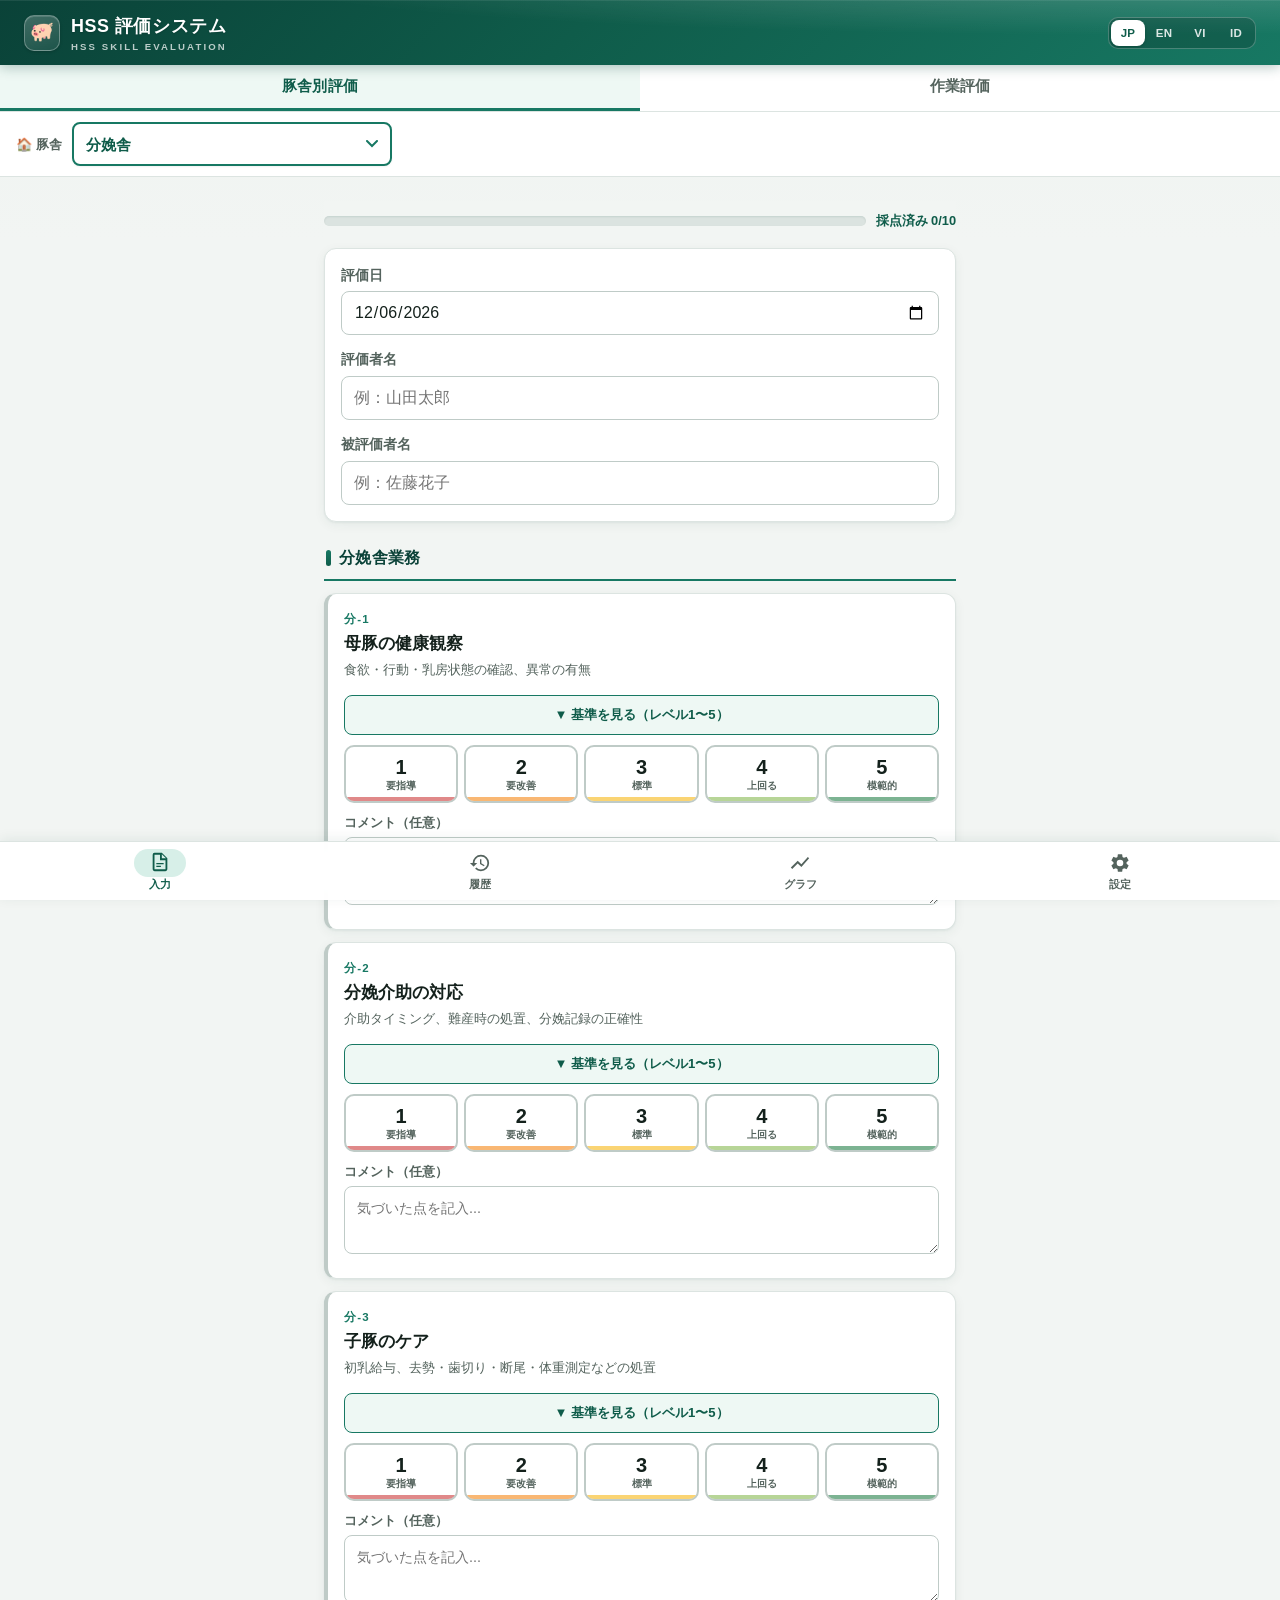
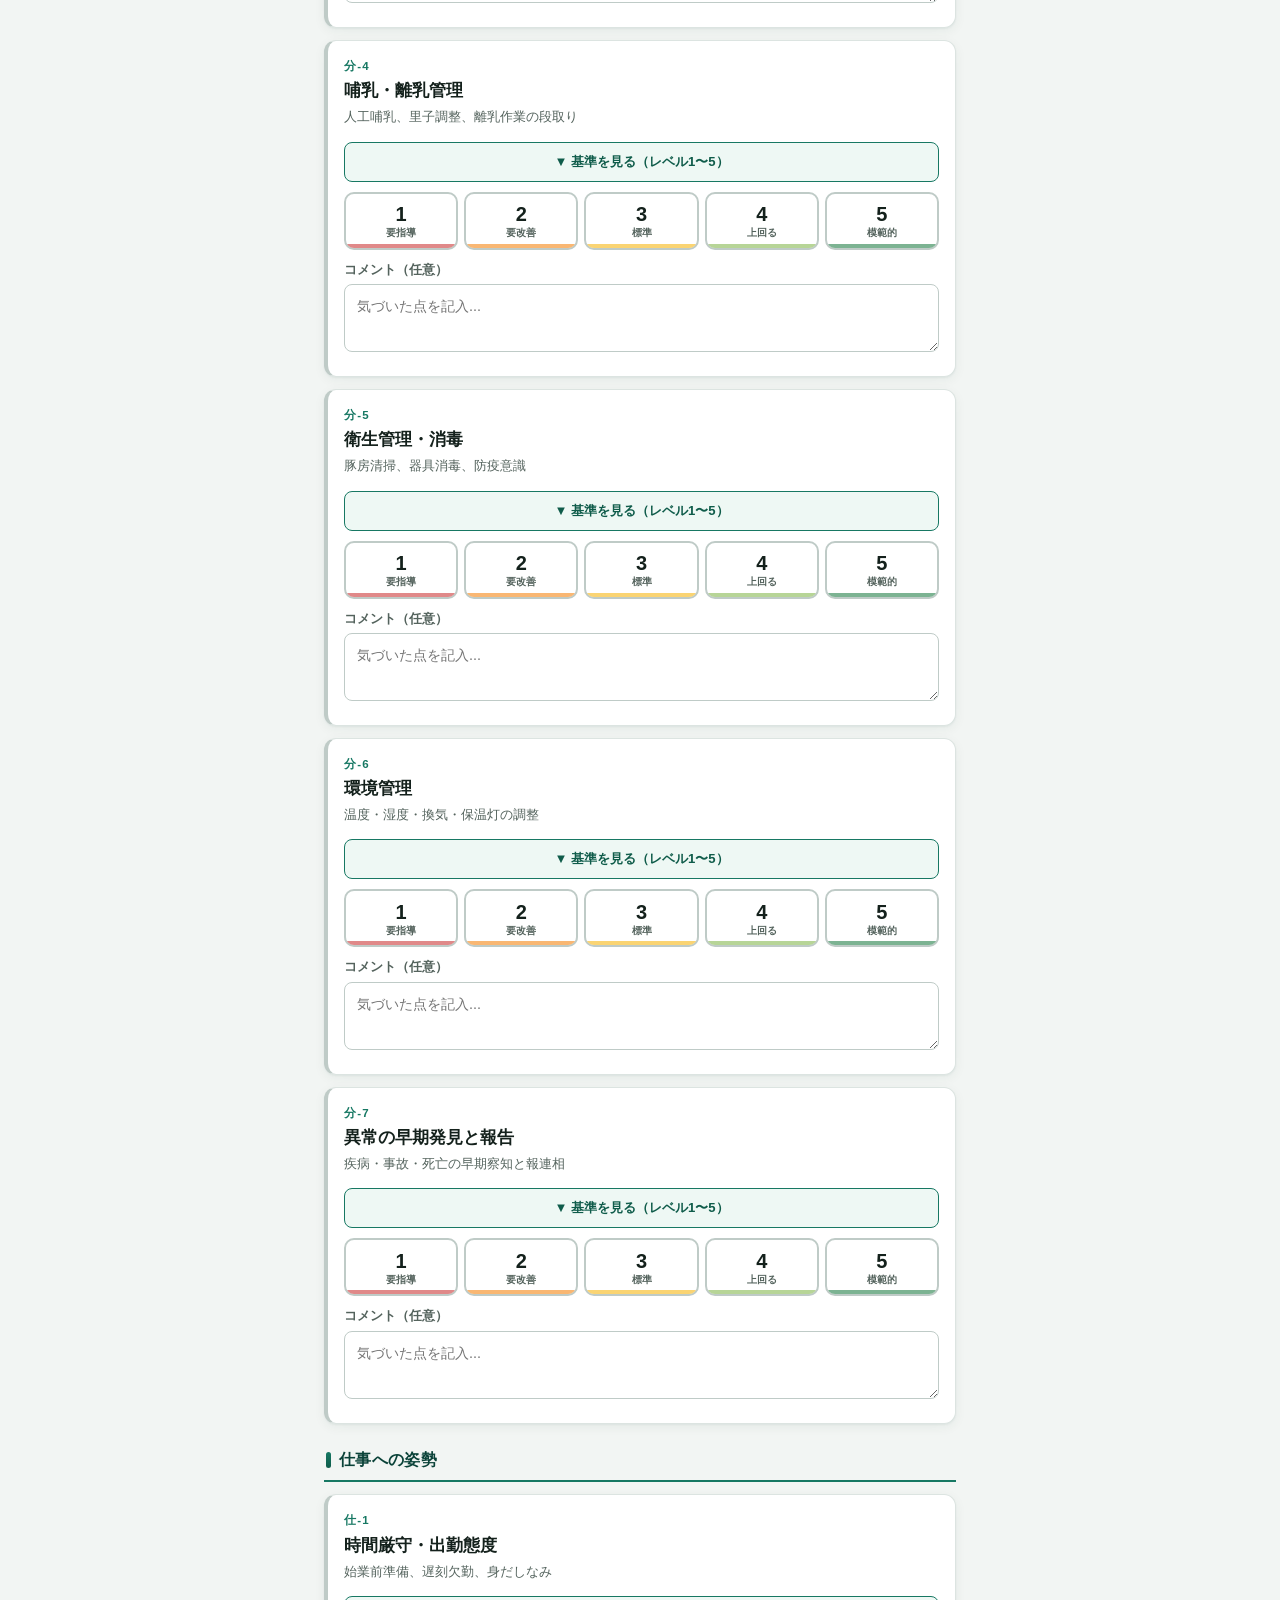
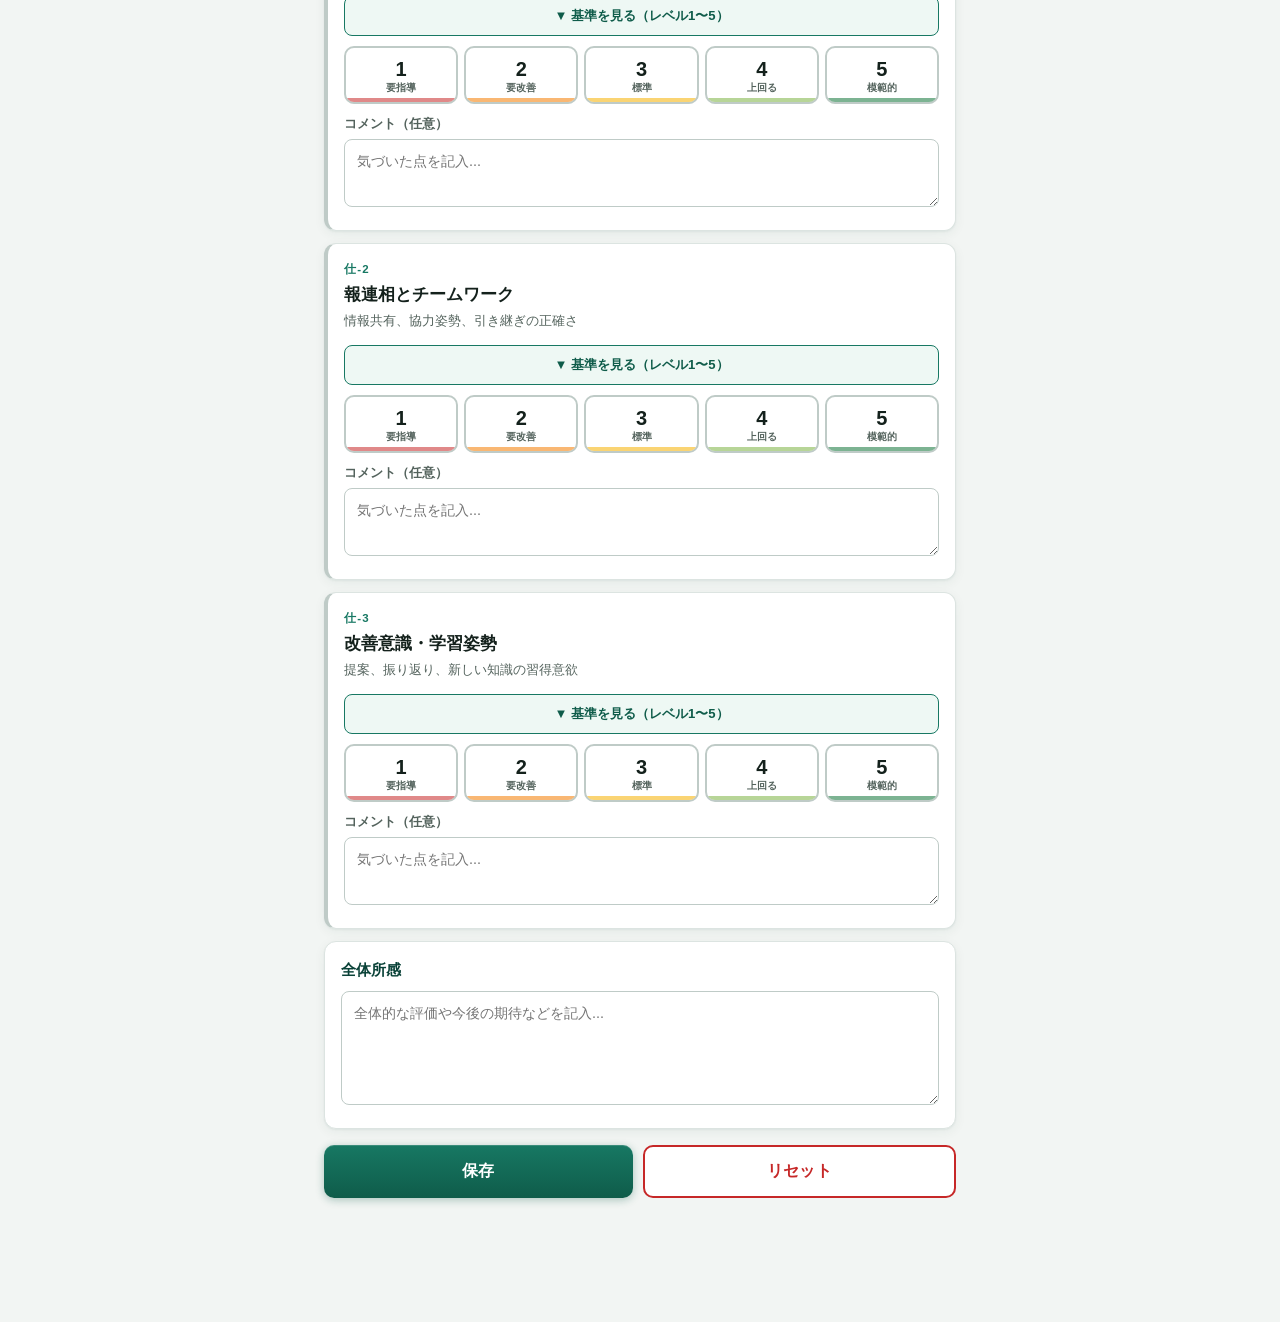
==== commit fda09d94: "style(ui): デザイン品質向上 v3 — 配色精緻化とWCAGコントラスト修正 - スコア色の文字コントラストをWCAG基準で担保（琥珀3・黄緑4は濃色文字、橙2・赤1は濃度調整） - ブラン" ====
--- a/index.html
+++ b/index.html
@@ -6,7 +6,7 @@
 <title>HSS 評価システム</title>
 <meta name="description" content="HSS認定制度の従業員実技評価（豚舎別評価・作業評価）。オフライン対応PWA">
 <meta name="color-scheme" content="light">
-<meta name="theme-color" content="#1b5e50">
+<meta name="theme-color" content="#0f5c4a">
 <meta name="apple-mobile-web-app-capable" content="yes">
 <meta name="apple-mobile-web-app-status-bar-style" content="black-translucent">
 <meta name="apple-mobile-web-app-title" content="HSS評価">
--- a/styles.css
+++ b/styles.css
@@ -1,5 +1,5 @@
 /* ==============================================================
-   HSS 評価システム — スタイルシート
+   HSS 評価システム — スタイルシート v3
    設計方針: ビジネス調・視認性最優先（高コントラスト / 44px+ タップ領域）
    構成: 1.トークン 2.ベース 3.ヘッダー 4.バー類 5.ページ/カード
         6.入力 7.採点 8.基準 9.ボタン 10.履歴 11.モーダル
@@ -10,74 +10,93 @@
 *,*::before,*::after{box-sizing:border-box;margin:0;padding:0}
 :root{
   /* ブランド（深緑） */
-  --pri:#2e7d6f;
-  --pri-d:#1b5e50;
-  --pri-dd:#123f36;
-  --pri-l:#e0f2ef;
-  --pri-ll:#f0f8f6;
-  /* スコア5段階（信号系・WCAG配慮の濃色） */
-  --s5:#1b8a2e;--s4:#4caf50;--s3:#f9a825;--s2:#ef6c00;--s1:#d32f2f;
+  --pri:#177863;
+  --pri-d:#0f5c4a;
+  --pri-dd:#0a4238;
+  --pri-l:#d7efe8;
+  --pri-ll:#eef8f4;
+  /* スコア5段階（信号系・文字色はWCAG 4.5:1以上を各背景で担保） */
+  --s5:#12753a;--s5-tx:#ffffff;
+  --s4:#7cb342;--s4-tx:#1f3308;
+  --s3:#f6b100;--s3-tx:#4a3800;
+  --s2:#f57c00;--s2-tx:#a34700;
+  --s1:#c62828;--s1-tx:#c62828;
   --s1-l:#fdecea;--s2-l:#fff3e0;
   /* ニュートラル */
-  --bg:#f3f6f5;
+  --bg:#f2f5f3;
   --card:#ffffff;
-  --txt:#15201d;
-  --sub:#5b6663;
-  --bdr:#dde4e2;
-  --bdr-strong:#c3cecb;
-  /* 形状・影 */
-  --r-sm:8px;--r:12px;--r-lg:16px;
-  --sh:0 1px 2px rgba(18,63,54,.06),0 2px 8px rgba(18,63,54,.07);
-  --sh-lg:0 4px 12px rgba(18,63,54,.10),0 12px 32px rgba(18,63,54,.12);
+  --txt:#14211c;
+  --sub:#54635d;
+  --bdr:#dce4e1;
+  --bdr-strong:#bfcbc7;
+  /* 形状・影（ブランド色を含む多層シャドウ） */
+  --r-sm:8px;--r:12px;--r-lg:18px;
+  --sh:0 1px 2px rgba(10,66,56,.05),0 3px 12px rgba(10,66,56,.06);
+  --sh-lg:0 6px 16px rgba(10,66,56,.10),0 16px 40px rgba(10,66,56,.14);
   /* タップ領域の最低寸法 */
   --tap:44px;
   /* iOS セーフエリア */
   --safe-b:env(safe-area-inset-bottom,0px);
   color-scheme:light;
+  accent-color:var(--pri);
 }
 
 /* ---------- 2. ベース ---------- */
-html{font-size:16px;-webkit-text-size-adjust:100%}
+html{font-size:16px;-webkit-text-size-adjust:100%;scrollbar-color:var(--bdr-strong) transparent}
 body{
   font-family:"Noto Sans JP",-apple-system,BlinkMacSystemFont,"Hiragino Kaku Gothic ProN","Yu Gothic UI",Meiryo,sans-serif;
   font-feature-settings:"palt";
-  background:var(--bg);color:var(--txt);line-height:1.6;min-height:100vh;
+  background:var(--bg);
+  background-image:linear-gradient(180deg,#eef3f0 0%,var(--bg) 240px);
+  color:var(--txt);line-height:1.6;min-height:100vh;
   padding-bottom:calc(84px + var(--safe-b));
-}
+  -webkit-tap-highlight-color:transparent;
+}
+::-webkit-scrollbar{width:10px;height:10px}
+::-webkit-scrollbar-thumb{background:var(--bdr-strong);border-radius:5px;border:2px solid var(--bg)}
+::-webkit-scrollbar-track{background:transparent}
 :focus-visible{outline:3px solid var(--pri);outline-offset:2px;border-radius:4px}
 ::selection{background:var(--pri-l)}
+button{touch-action:manipulation}
 
 /* ---------- 3. ヘッダー ---------- */
 .hdr{
-  background:linear-gradient(135deg,var(--pri-d) 0%,var(--pri) 100%);
-  color:#fff;padding:10px 16px;display:flex;align-items:center;gap:10px;
-  position:sticky;top:0;z-index:100;box-shadow:0 2px 10px rgba(18,63,54,.28);
-}
-.brand{display:flex;align-items:center;gap:10px;flex:1;min-width:0}
+  background:
+    radial-gradient(130% 160% at 88% -30%,rgba(255,255,255,.20),transparent 52%),
+    linear-gradient(135deg,var(--pri-dd) 0%,var(--pri-d) 45%,var(--pri) 100%);
+  color:#fff;padding:11px 16px;display:flex;align-items:center;gap:10px;
+  position:sticky;top:0;z-index:100;
+  box-shadow:0 1px 0 rgba(255,255,255,.08) inset,0 2px 12px rgba(10,66,56,.30);
+}
+.brand{display:flex;align-items:center;gap:11px;flex:1;min-width:0}
 .brand-mk{
-  flex-shrink:0;width:34px;height:34px;border-radius:9px;
-  background:rgba(255,255,255,.14);border:1px solid rgba(255,255,255,.25);
-  display:flex;align-items:center;justify-content:center;font-size:1.15rem;
-}
-.hdr h1{font-size:1.02rem;font-weight:700;letter-spacing:.02em;white-space:nowrap;overflow:hidden;text-overflow:ellipsis}
-.hdr .brand-sub{display:block;font-size:.62rem;font-weight:600;color:rgba(255,255,255,.75);letter-spacing:.14em;line-height:1.2}
-.lsw{display:flex;flex-shrink:0;background:rgba(255,255,255,.12);border:1px solid rgba(255,255,255,.28);border-radius:9px;padding:2px;gap:2px}
+  flex-shrink:0;width:36px;height:36px;border-radius:10px;
+  background:linear-gradient(160deg,rgba(255,255,255,.22),rgba(255,255,255,.08));
+  border:1px solid rgba(255,255,255,.30);
+  box-shadow:0 1px 3px rgba(0,0,0,.18),0 1px 0 rgba(255,255,255,.14) inset;
+  display:flex;align-items:center;justify-content:center;font-size:1.2rem;
+}
+.hdr h1{font-size:1.04rem;font-weight:700;letter-spacing:.03em;white-space:nowrap;overflow:hidden;text-overflow:ellipsis;text-shadow:0 1px 2px rgba(0,0,0,.15)}
+.hdr .brand-sub{display:block;font-size:.6rem;font-weight:600;color:rgba(255,255,255,.72);letter-spacing:.22em;line-height:1.3;text-transform:uppercase}
+.lsw{display:flex;flex-shrink:0;background:rgba(0,0,0,.18);border:1px solid rgba(255,255,255,.24);border-radius:10px;padding:2px;gap:2px}
 .lsw button{
-  background:transparent;border:0;color:rgba(255,255,255,.82);
-  min-width:34px;padding:6px 7px;border-radius:7px;
-  font-size:.72rem;font-weight:700;cursor:pointer;transition:background .15s,color .15s;
-}
-.lsw button:hover{background:rgba(255,255,255,.14)}
-.lsw button.on{background:#fff;color:var(--pri-d)}
+  background:transparent;border:0;color:rgba(255,255,255,.85);
+  min-width:34px;padding:7px 7px;border-radius:8px;
+  font-size:.72rem;font-weight:700;letter-spacing:.02em;cursor:pointer;
+  transition:background .15s,color .15s;
+}
+.lsw button:hover{background:rgba(255,255,255,.16)}
+.lsw button.on{background:#fff;color:var(--pri-d);box-shadow:0 1px 3px rgba(0,0,0,.22)}
 
 /* ---------- 4. モード切替・豚舎/作業バー・編集バナー ---------- */
-.modebar{display:flex;background:#fff;border-bottom:1px solid var(--bdr);box-shadow:0 1px 3px rgba(18,63,54,.04)}
+.modebar{display:flex;background:#fff;border-bottom:1px solid var(--bdr);box-shadow:0 1px 3px rgba(10,66,56,.04)}
 .modebar button{
-  flex:1;min-height:var(--tap);padding:11px 8px;border:none;background:#fff;
-  font-size:.92rem;font-weight:700;color:var(--sub);cursor:pointer;
-  border-bottom:3px solid transparent;transition:color .15s,border-color .15s,background .15s;
-}
-.modebar button:hover{color:var(--pri-d)}
+  flex:1;min-height:var(--tap);padding:12px 8px;border:none;background:#fff;
+  font-size:.93rem;font-weight:700;letter-spacing:.01em;color:var(--sub);cursor:pointer;
+  border-bottom:3px solid transparent;
+  transition:color .15s,border-color .15s,background .15s;
+}
+.modebar button:hover{color:var(--pri-d);background:var(--pri-ll)}
 .modebar button.on{color:var(--pri-d);border-bottom-color:var(--pri);background:var(--pri-ll)}
 .modebar button:active{transform:scale(.98)}
 
@@ -86,20 +105,23 @@
 .barnbar select{
   flex:1;max-width:320px;min-height:var(--tap);padding:9px 34px 9px 12px;
   border:2px solid var(--pri);border-radius:var(--r-sm);
-  background:#fff url("data:image/svg+xml;charset=utf-8,%3Csvg xmlns='http://www.w3.org/2000/svg' width='12' height='8'%3E%3Cpath d='M1 1l5 5 5-5' fill='none' stroke='%232e7d6f' stroke-width='2' stroke-linecap='round'/%3E%3C/svg%3E") no-repeat right 12px center;
+  background:#fff url("data:image/svg+xml;charset=utf-8,%3Csvg xmlns='http://www.w3.org/2000/svg' width='12' height='8'%3E%3Cpath d='M1 1l5 5 5-5' fill='none' stroke='%23177863' stroke-width='2' stroke-linecap='round'/%3E%3C/svg%3E") no-repeat right 12px center;
   font-size:.95rem;font-weight:700;color:var(--pri-d);cursor:pointer;
   appearance:none;-webkit-appearance:none;
+  box-shadow:0 1px 2px rgba(10,66,56,.06);
+  transition:background-color .15s,box-shadow .15s;
 }
 .barnbar select:hover{background-color:var(--pri-ll)}
+.barnbar select:focus{box-shadow:0 0 0 3px var(--pri-l)}
 
 .ebar{
   display:none;background:var(--s2-l);border-bottom:2px solid var(--s2);
-  padding:10px 16px;text-align:center;font-size:.85rem;font-weight:700;color:var(--s2);
+  padding:10px 16px;text-align:center;font-size:.85rem;font-weight:700;color:var(--s2-tx);
   align-items:center;justify-content:center;gap:10px;
 }
 .ebar.show{display:flex}
-.ebar button{background:#fff;border:1.5px solid var(--s2);color:var(--s2);border-radius:7px;padding:4px 14px;font-size:.8rem;font-weight:700;cursor:pointer}
-.ebar button:hover{background:var(--s2);color:#fff}
+.ebar button{background:#fff;border:1.5px solid var(--s2-tx);color:var(--s2-tx);border-radius:7px;padding:5px 14px;min-height:32px;font-size:.8rem;font-weight:700;cursor:pointer;transition:background .15s,color .15s}
+.ebar button:hover{background:var(--s2-tx);color:#fff}
 
 /* ---------- 5. ページ・カード ---------- */
 .pg{display:none;padding:16px;max-width:680px;margin:0 auto}
@@ -110,12 +132,12 @@
 
 /* セクション見出し */
 .stit{
-  display:flex;align-items:baseline;gap:6px;
-  font-size:.95rem;font-weight:700;color:var(--pri-dd);
-  padding:10px 2px 8px;margin-top:10px;margin-bottom:12px;
+  display:flex;align-items:baseline;gap:8px;
+  font-size:.97rem;font-weight:700;letter-spacing:.02em;color:var(--pri-dd);
+  padding:10px 2px 8px;margin-top:14px;margin-bottom:12px;
   border-bottom:2px solid var(--pri);
 }
-.stit::before{content:"";width:5px;height:1.05em;border-radius:3px;background:var(--pri);align-self:center;flex-shrink:0}
+.stit::before{content:"";width:5px;height:1.05em;border-radius:3px;background:linear-gradient(180deg,var(--pri),var(--pri-d));align-self:center;flex-shrink:0}
 .stit .stit-sub{font-size:.72rem;color:var(--sub);font-weight:600;margin-left:4px}
 
 /* ---------- 6. メタ入力・所感 ---------- */
@@ -126,6 +148,7 @@
   font-size:1rem;font-family:inherit;margin-bottom:14px;outline:0;background:#fff;color:var(--txt);
   transition:border-color .15s,box-shadow .15s;
 }
+.meta input:hover{border-color:var(--pri)}
 .meta input:focus{border-color:var(--pri);box-shadow:0 0 0 3px var(--pri-l)}
 .meta input:last-child{margin-bottom:0}
 
@@ -135,33 +158,47 @@
   font-size:.9rem;font-family:inherit;line-height:1.6;resize:vertical;min-height:60px;outline:0;
   background:#fff;color:var(--txt);transition:border-color .15s,box-shadow .15s;
 }
+.ec textarea:hover,.oata:hover{border-color:var(--pri)}
 .ec textarea:focus,.oata:focus{border-color:var(--pri);box-shadow:0 0 0 3px var(--pri-l)}
 .clbl{font-size:.8rem;font-weight:600;color:var(--sub);margin-bottom:4px}
 
 /* ---------- 7. 評価カード・採点 ---------- */
 .ec{border-left:4px solid var(--bdr-strong);transition:border-color .3s,box-shadow .3s}
 .ec.scored{border-left-color:var(--pri)}
-.ec .en{font-size:.72rem;font-weight:700;color:var(--pri);letter-spacing:.08em;font-variant-numeric:tabular-nums}
-.ec .enm{font-size:1.02rem;font-weight:700;margin:4px 0;line-height:1.45}
+.ec .en{font-size:.72rem;font-weight:700;color:var(--pri);letter-spacing:.1em;font-variant-numeric:tabular-nums}
+.ec .enm{font-size:1.04rem;font-weight:700;margin:4px 0;line-height:1.45}
 .ec .ed{font-size:.82rem;color:var(--sub);margin-bottom:12px;line-height:1.55}
 
+/* 点数ボタン: 各スコア色を --sc に集約（下端ヒント/ホバー/選択で共用） */
 .sr{display:flex;gap:6px;margin-bottom:10px}
 .sb{
-  flex:1;min-height:52px;border:2px solid var(--bdr-strong);border-radius:10px;background:#fff;
+  flex:1;min-height:54px;border:2px solid var(--bdr-strong);border-radius:10px;background:#fff;
   font-size:1.15rem;font-weight:700;font-variant-numeric:tabular-nums;color:var(--txt);cursor:pointer;
   display:flex;flex-direction:column;align-items:center;justify-content:center;gap:1px;
-  transition:transform .12s,border-color .15s,background .15s,box-shadow .15s;
-}
+  position:relative;overflow:hidden;
+  transition:transform .12s,border-color .15s,background .15s,box-shadow .15s,color .15s;
+}
+.sb::after{content:"";position:absolute;left:0;right:0;bottom:0;height:4px;background:var(--sc,transparent);opacity:.55;transition:opacity .15s}
+.sb[data-s="5"]{--sc:var(--s5)}
+.sb[data-s="4"]{--sc:var(--s4)}
+.sb[data-s="3"]{--sc:var(--s3)}
+.sb[data-s="2"]{--sc:var(--s2)}
+.sb[data-s="1"]{--sc:var(--s1)}
 .sb .sl{font-size:.58rem;font-weight:600;color:var(--sub);line-height:1.15;text-align:center}
-.sb:hover{border-color:var(--pri);background:var(--pri-ll)}
+.sb:hover{border-color:var(--sc,var(--pri));background:var(--pri-ll)}
 .sb:active{transform:scale(.94)}
-.sb.sel{color:#fff;border-color:transparent;box-shadow:0 2px 8px rgba(18,63,54,.22)}
-.sb.sel .sl{color:rgba(255,255,255,.9)}
-.sb[data-s="5"].sel{background:var(--s5)}
-.sb[data-s="4"].sel{background:var(--s4)}
-.sb[data-s="3"].sel{background:var(--s3)}
-.sb[data-s="2"].sel{background:var(--s2)}
-.sb[data-s="1"].sel{background:var(--s1)}
+.sb.sel{background:var(--sc);border-color:transparent;box-shadow:0 3px 10px rgba(10,66,56,.24)}
+.sb.sel::after{opacity:0}
+.sb[data-s="5"].sel{color:var(--s5-tx)}
+.sb[data-s="5"].sel .sl{color:rgba(255,255,255,.92)}
+.sb[data-s="4"].sel{color:var(--s4-tx)}
+.sb[data-s="4"].sel .sl{color:var(--s4-tx)}
+.sb[data-s="3"].sel{color:var(--s3-tx)}
+.sb[data-s="3"].sel .sl{color:var(--s3-tx)}
+.sb[data-s="2"].sel{color:#fff}
+.sb[data-s="2"].sel .sl{color:rgba(255,255,255,.92)}
+.sb[data-s="1"].sel{color:#fff}
+.sb[data-s="1"].sel .sl{color:rgba(255,255,255,.92)}
 
 /* 未採点警告 */
 .ec.warn{border-left-color:var(--s1);box-shadow:0 0 0 2px var(--s1-l),var(--sh);animation:shake .4s}
@@ -169,8 +206,8 @@
 
 /* 採点進捗バー */
 .prog{position:sticky;top:0;z-index:90;background:var(--bg);display:flex;align-items:center;gap:10px;padding:10px 0 8px;margin-bottom:8px}
-.prog-b{flex:1;height:9px;background:#dbe3e0;border-radius:5px;overflow:hidden}
-.prog-f{height:100%;background:linear-gradient(90deg,var(--pri) 0%,var(--pri-d) 100%);border-radius:5px;width:0;transition:width .3s ease}
+.prog-b{flex:1;height:10px;background:#dbe3e0;border-radius:6px;overflow:hidden;box-shadow:inset 0 1px 2px rgba(10,66,56,.10)}
+.prog-f{height:100%;background:linear-gradient(90deg,var(--pri) 0%,var(--pri-d) 100%);border-radius:6px;width:0;transition:width .3s ease}
 .prog-f.done{background:linear-gradient(90deg,var(--s4) 0%,var(--s5) 100%)}
 .prog-t{font-size:.8rem;font-weight:700;color:var(--pri-d);white-space:nowrap;font-variant-numeric:tabular-nums}
 
@@ -183,7 +220,7 @@
 }
 .crit-tg:hover{background:var(--pri-l)}
 .crit-tg:active{transform:scale(.98)}
-.crit{display:none;margin:0 0 12px;border:1px solid var(--bdr);border-radius:10px;overflow:hidden;background:#fff}
+.crit{display:none;margin:0 0 12px;border:1px solid var(--bdr);border-radius:10px;overflow:hidden;background:#fff;box-shadow:var(--sh)}
 .crit.open{display:block;animation:pgin .18s ease-out}
 .crit-k{padding:10px 12px;background:var(--pri-ll);font-size:.8rem;color:var(--sub);line-height:1.55;border-bottom:1px solid var(--bdr)}
 .crit-k b{color:var(--pri-dd);margin-right:6px}
@@ -192,7 +229,7 @@
 .crit-lv:hover{background:var(--pri-ll)}
 .crit-lv:active{background:var(--pri-l)}
 .crit-lv.sel{background:var(--pri-l);box-shadow:inset 4px 0 0 var(--pri)}
-.crit-n{flex-shrink:0;width:30px;height:30px;border-radius:8px;color:#fff;font-weight:700;display:flex;align-items:center;justify-content:center;font-size:.95rem}
+.crit-n{flex-shrink:0;width:30px;height:30px;border-radius:8px;color:#fff;font-weight:700;display:flex;align-items:center;justify-content:center;font-size:.95rem;box-shadow:0 1px 3px rgba(10,66,56,.18)}
 .crit-t{font-size:.79rem;line-height:1.55}
 .crit-t b{display:block;font-size:.72rem;color:var(--sub);margin-bottom:2px}
 
@@ -200,17 +237,17 @@
 .bg{display:flex;gap:10px;margin:16px 0}
 .b{
   flex:1;min-height:50px;padding:14px;border:none;border-radius:10px;
-  font-size:1rem;font-weight:700;font-family:inherit;cursor:pointer;
-  transition:transform .12s,background .15s,box-shadow .15s;
+  font-size:1rem;font-weight:700;letter-spacing:.02em;font-family:inherit;cursor:pointer;
+  transition:transform .12s,background .15s,box-shadow .15s,filter .15s;
 }
 .b:active{transform:scale(.97)}
-.b1{background:var(--pri);color:#fff;box-shadow:0 2px 8px rgba(46,125,111,.32)}
-.b1:hover{background:var(--pri-d)}
-.b2{background:#fff;color:var(--s1);border:2px solid var(--s1)}
+.b1{background:linear-gradient(180deg,var(--pri) 0%,var(--pri-d) 100%);color:#fff;box-shadow:0 2px 8px rgba(15,92,74,.32),0 1px 0 rgba(255,255,255,.15) inset}
+.b1:hover{filter:brightness(1.08)}
+.b2{background:#fff;color:var(--s1-tx);border:2px solid var(--s1)}
 .b2:hover{background:var(--s1-l)}
 .b3{background:var(--pri-l);color:var(--pri-d)}
-.b3:hover{background:#cfe9e3}
-.b4{background:var(--s2-l);color:var(--s2);border:2px solid var(--s2)}
+.b3:hover{background:#c5e6dc}
+.b4{background:var(--s2-l);color:var(--s2-tx);border:2px solid var(--s2)}
 .b4:hover{background:#ffe4c2}
 .b-full{width:100%}
 .b-slim{flex:0 0 auto;min-height:var(--tap);padding:10px 16px;font-size:.85rem}
@@ -220,9 +257,11 @@
 .hctrl select{
   flex:1;min-height:var(--tap);padding:10px 34px 10px 12px;
   border:1.5px solid var(--bdr-strong);border-radius:var(--r-sm);font-size:.9rem;font-family:inherit;
-  background:#fff url("data:image/svg+xml;charset=utf-8,%3Csvg xmlns='http://www.w3.org/2000/svg' width='12' height='8'%3E%3Cpath d='M1 1l5 5 5-5' fill='none' stroke='%235b6663' stroke-width='2' stroke-linecap='round'/%3E%3C/svg%3E") no-repeat right 12px center;
+  background:#fff url("data:image/svg+xml;charset=utf-8,%3Csvg xmlns='http://www.w3.org/2000/svg' width='12' height='8'%3E%3Cpath d='M1 1l5 5 5-5' fill='none' stroke='%2354635d' stroke-width='2' stroke-linecap='round'/%3E%3C/svg%3E") no-repeat right 12px center;
   appearance:none;-webkit-appearance:none;outline:0;color:var(--txt);
-}
+  transition:border-color .15s,box-shadow .15s;
+}
+.hctrl select:hover{border-color:var(--pri)}
 .hctrl select:focus{border-color:var(--pri);box-shadow:0 0 0 3px var(--pri-l)}
 .hlist{display:flex;flex-direction:column;gap:8px}
 .hi{
@@ -231,7 +270,7 @@
   display:flex;justify-content:space-between;align-items:center;gap:10px;
   transition:border-color .15s,box-shadow .15s,transform .12s;
 }
-.hi:hover{border-color:var(--pri);box-shadow:var(--sh-lg)}
+.hi:hover{border-color:var(--pri);box-shadow:var(--sh-lg);transform:translateY(-1px)}
 .hi:active{background:var(--pri-ll);transform:scale(.99)}
 .hi .hii{flex:1;min-width:0}
 .hi .hid{font-size:.78rem;color:var(--sub);font-variant-numeric:tabular-nums}
@@ -244,22 +283,22 @@
   border-radius:10px;padding:6px 8px;line-height:1.2;
 }
 .hi .hia.av4{color:var(--s5);background:#ecf7ee;border-color:#d3ecd8}
-.hi .hia.av2{color:var(--s2);background:var(--s2-l);border-color:#ffe0b2}
+.hi .hia.av2{color:var(--s2-tx);background:var(--s2-l);border-color:#ffe0b2}
 .hi .hia.av1{color:var(--s1);background:var(--s1-l);border-color:#f5c6c2}
 
 /* ---------- 11. モーダル ---------- */
 .mo{
-  display:none;position:fixed;inset:0;background:rgba(18,32,29,.55);
-  backdrop-filter:blur(2px);-webkit-backdrop-filter:blur(2px);
+  display:none;position:fixed;inset:0;background:rgba(10,29,24,.58);
+  backdrop-filter:blur(3px);-webkit-backdrop-filter:blur(3px);
   z-index:300;overflow-y:auto;padding:24px 12px calc(24px + var(--safe-b));
 }
 .mo.show{display:block;animation:moin .18s ease-out}
 @keyframes moin{from{opacity:0}to{opacity:1}}
-.mc{background:#fff;border-radius:var(--r-lg);max-width:560px;margin:0 auto;padding:20px 16px;box-shadow:var(--sh-lg);animation:mcin .22s ease-out}
+.mc{background:#fff;border-radius:var(--r-lg);max-width:560px;margin:0 auto;padding:20px 18px;box-shadow:var(--sh-lg);animation:mcin .22s ease-out}
 @keyframes mcin{from{opacity:0;transform:translateY(14px)}to{opacity:1;transform:none}}
 .mh{display:flex;justify-content:space-between;align-items:center;margin-bottom:16px;padding-bottom:12px;border-bottom:1px solid var(--bdr)}
-.mh h3{font-size:1.02rem;color:var(--pri-dd)}
-.mx{background:0;border:0;font-size:1.5rem;cursor:pointer;padding:4px 10px;color:var(--sub);border-radius:8px;line-height:1}
+.mh h3{font-size:1.04rem;color:var(--pri-dd)}
+.mx{background:0;border:0;font-size:1.5rem;cursor:pointer;padding:4px 10px;min-width:40px;min-height:40px;color:var(--sub);border-radius:8px;line-height:1;transition:background .15s,color .15s}
 .mx:hover{background:var(--bg);color:var(--txt)}
 .di{padding:10px 0;border-bottom:1px solid #eef2f1}
 .di:last-of-type{border-bottom:none}
@@ -267,10 +306,15 @@
 .din{font-weight:600;font-size:.9rem;line-height:1.5}
 .dis{flex-shrink:0;font-weight:700;font-size:1rem;font-variant-numeric:tabular-nums;padding:2px 11px;border-radius:7px;color:#fff}
 .dic{font-size:.85rem;color:var(--sub);margin-top:4px;line-height:1.55}
-.dov{margin-top:12px;padding:12px;background:var(--pri-ll);border:1px solid var(--pri-l);border-radius:var(--r-sm);font-size:.9rem;line-height:1.6}
+.dov{margin-top:12px;padding:12px;background:var(--pri-ll);border:1px solid var(--pri-l);border-left:3px solid var(--pri);border-radius:var(--r-sm);font-size:.9rem;line-height:1.6}
 .ma{display:flex;gap:8px;margin-top:20px;padding-top:16px;border-top:1px solid var(--bdr)}
 .ma .b{flex:1}
-.sb5{background:var(--s5)}.sb4{background:var(--s4)}.sb3{background:var(--s3)}.sb2{background:var(--s2)}.sb1{background:var(--s1)}
+/* スコアチップ共通（基準リストの番号・詳細のスコア） */
+.sb5{background:var(--s5);color:var(--s5-tx)}
+.sb4{background:var(--s4);color:var(--s4-tx)}
+.sb3{background:var(--s3);color:var(--s3-tx)}
+.sb2{background:var(--s2);color:#fff}
+.sb1{background:var(--s1);color:#fff}
 
 /* ---------- 12. グラフ ---------- */
 .chc,.chb{background:var(--card);border:1px solid var(--bdr);border-radius:var(--r);padding:16px;margin-bottom:16px;box-shadow:var(--sh)}
@@ -278,9 +322,11 @@
 .chc select{
   width:100%;min-height:var(--tap);padding:10px 34px 10px 12px;
   border:1.5px solid var(--bdr-strong);border-radius:var(--r-sm);font-size:.9rem;font-family:inherit;
-  background:#fff url("data:image/svg+xml;charset=utf-8,%3Csvg xmlns='http://www.w3.org/2000/svg' width='12' height='8'%3E%3Cpath d='M1 1l5 5 5-5' fill='none' stroke='%235b6663' stroke-width='2' stroke-linecap='round'/%3E%3C/svg%3E") no-repeat right 12px center;
+  background:#fff url("data:image/svg+xml;charset=utf-8,%3Csvg xmlns='http://www.w3.org/2000/svg' width='12' height='8'%3E%3Cpath d='M1 1l5 5 5-5' fill='none' stroke='%2354635d' stroke-width='2' stroke-linecap='round'/%3E%3C/svg%3E") no-repeat right 12px center;
   appearance:none;-webkit-appearance:none;outline:0;color:var(--txt);
-}
+  transition:border-color .15s,box-shadow .15s;
+}
+.chc select:hover{border-color:var(--pri)}
 .chc select:focus{border-color:var(--pri);box-shadow:0 0 0 3px var(--pri-l)}
 .chb h3{font-size:.9rem;margin-bottom:12px;color:var(--sub);font-weight:700}
 .chb canvas{width:100%!important;max-height:300px}
@@ -292,14 +338,15 @@
 .cfg-sec-hdr input{
   flex:1;min-height:var(--tap);font-size:.95rem;font-weight:700;font-family:inherit;padding:8px 12px;
   border:1.5px solid var(--bdr-strong);border-radius:var(--r-sm);outline:0;color:var(--pri-dd);background:#fff;
+  transition:border-color .15s,box-shadow .15s;
 }
 .cfg-sec-hdr input:focus{border-color:var(--pri);box-shadow:0 0 0 3px var(--pri-l)}
 .cfg-item{background:var(--card);border:1px solid var(--bdr);border-radius:var(--r);padding:12px;margin-bottom:8px;box-shadow:var(--sh);border-left:3px solid var(--pri)}
 .cfg-item .ci-row{display:flex;gap:6px;align-items:center;margin-bottom:6px}
-.cfg-item input{flex:1;min-height:40px;padding:8px 10px;border:1.5px solid var(--bdr-strong);border-radius:6px;font-size:.9rem;font-family:inherit;outline:0;background:#fff}
+.cfg-item input{flex:1;min-height:40px;padding:8px 10px;border:1.5px solid var(--bdr-strong);border-radius:6px;font-size:.9rem;font-family:inherit;outline:0;background:#fff;transition:border-color .15s,box-shadow .15s}
 .cfg-item input:focus{border-color:var(--pri);box-shadow:0 0 0 3px var(--pri-l)}
 .cfg-item .ci-desc{font-size:.85rem;color:var(--sub)}
-.cfg-item textarea{width:100%;padding:8px 10px;border:1.5px solid var(--bdr-strong);border-radius:6px;font-size:.85rem;font-family:inherit;resize:none;min-height:40px;outline:0;color:var(--sub);background:#fff}
+.cfg-item textarea{width:100%;padding:8px 10px;border:1.5px solid var(--bdr-strong);border-radius:6px;font-size:.85rem;font-family:inherit;resize:none;min-height:40px;outline:0;color:var(--sub);background:#fff;transition:border-color .15s,box-shadow .15s}
 .cfg-item textarea:focus{border-color:var(--pri);box-shadow:0 0 0 3px var(--pri-l)}
 .ci-btns{display:flex;gap:4px;flex-shrink:0}
 .ci-btns button{
@@ -322,43 +369,51 @@
 .toast{
   position:fixed;bottom:calc(96px + var(--safe-b));left:50%;
   transform:translateX(-50%) translateY(20px);
-  background:#22302c;color:#fff;padding:12px 24px;border-radius:24px;
+  background:#1c2a26;color:#fff;padding:12px 24px;border-radius:24px;
   font-size:.9rem;font-weight:600;opacity:0;transition:opacity .3s,transform .3s;
   z-index:400;pointer-events:none;white-space:nowrap;max-width:calc(100vw - 32px);
-  overflow:hidden;text-overflow:ellipsis;box-shadow:var(--sh-lg);
+  overflow:hidden;text-overflow:ellipsis;
+  box-shadow:0 6px 16px rgba(10,29,24,.30),0 1px 0 rgba(255,255,255,.08) inset;
 }
 .toast.show{opacity:1;transform:translateX(-50%) translateY(0)}
 
 /* ---------- 15. 下部ナビ ---------- */
 .tabs{
   position:fixed;bottom:0;left:0;right:0;background:rgba(255,255,255,.96);
-  backdrop-filter:blur(8px);-webkit-backdrop-filter:blur(8px);
+  backdrop-filter:blur(10px);-webkit-backdrop-filter:blur(10px);
   display:flex;border-top:1px solid var(--bdr);z-index:100;
-  box-shadow:0 -2px 10px rgba(18,63,54,.08);
+  box-shadow:0 -2px 12px rgba(10,66,56,.08);
   padding-bottom:var(--safe-b);
 }
 .tabs button{
-  flex:1;min-height:56px;padding:8px 2px;border:none;background:0;
+  flex:1;min-height:58px;padding:9px 2px 7px;border:none;background:0;
   font-size:.7rem;font-weight:600;font-family:inherit;color:var(--sub);cursor:pointer;
   display:flex;flex-direction:column;align-items:center;justify-content:center;gap:3px;
   transition:color .15s;position:relative;
 }
-.tabs button svg{width:22px;height:22px;fill:currentColor;transition:transform .15s}
+.tabs button svg{width:22px;height:22px;fill:currentColor;transition:transform .15s;position:relative;z-index:1}
+/* アクティブタブ: アイコン背後のピル */
+.tabs button::before{
+  content:"";position:absolute;top:7px;left:50%;transform:translateX(-50%) scaleX(.6);
+  width:52px;height:28px;border-radius:14px;background:var(--pri-l);
+  opacity:0;transition:opacity .18s,transform .18s;
+}
 .tabs button:hover{color:var(--pri-d)}
 .tabs button.on{color:var(--pri-d);font-weight:700}
-.tabs button.on::after{content:"";position:absolute;top:0;left:22%;right:22%;height:3px;border-radius:0 0 3px 3px;background:var(--pri)}
+.tabs button.on::before{opacity:1;transform:translateX(-50%) scaleX(1)}
 .tabs button.on svg{transform:translateY(-1px)}
 
 /* ---------- 作業評価: プレースホルダ ---------- */
 .pickwork{text-align:center;color:var(--sub);padding:48px 20px;font-size:.95rem;line-height:1.7}
-.pickwork .pw-ic{font-size:2.4rem;display:block;margin-bottom:10px}
+.pickwork .pw-ic{font-size:2.6rem;display:block;margin-bottom:12px;filter:grayscale(.15)}
 
 /* ---------- 16. 応答（画面幅・動作抑制・印刷） ---------- */
 @media(min-width:640px){
   .pg{padding:24px}
-  .sb{min-height:56px;font-size:1.25rem}
+  .sb{min-height:58px;font-size:1.25rem}
   .sb .sl{font-size:.62rem}
-  .hdr h1{font-size:1.1rem}
+  .hdr h1{font-size:1.12rem}
+  .hdr{padding:12px 24px}
 }
 @media(prefers-reduced-motion:reduce){
   *,*::before,*::after{animation-duration:.01ms!important;transition-duration:.01ms!important;scroll-behavior:auto!important}
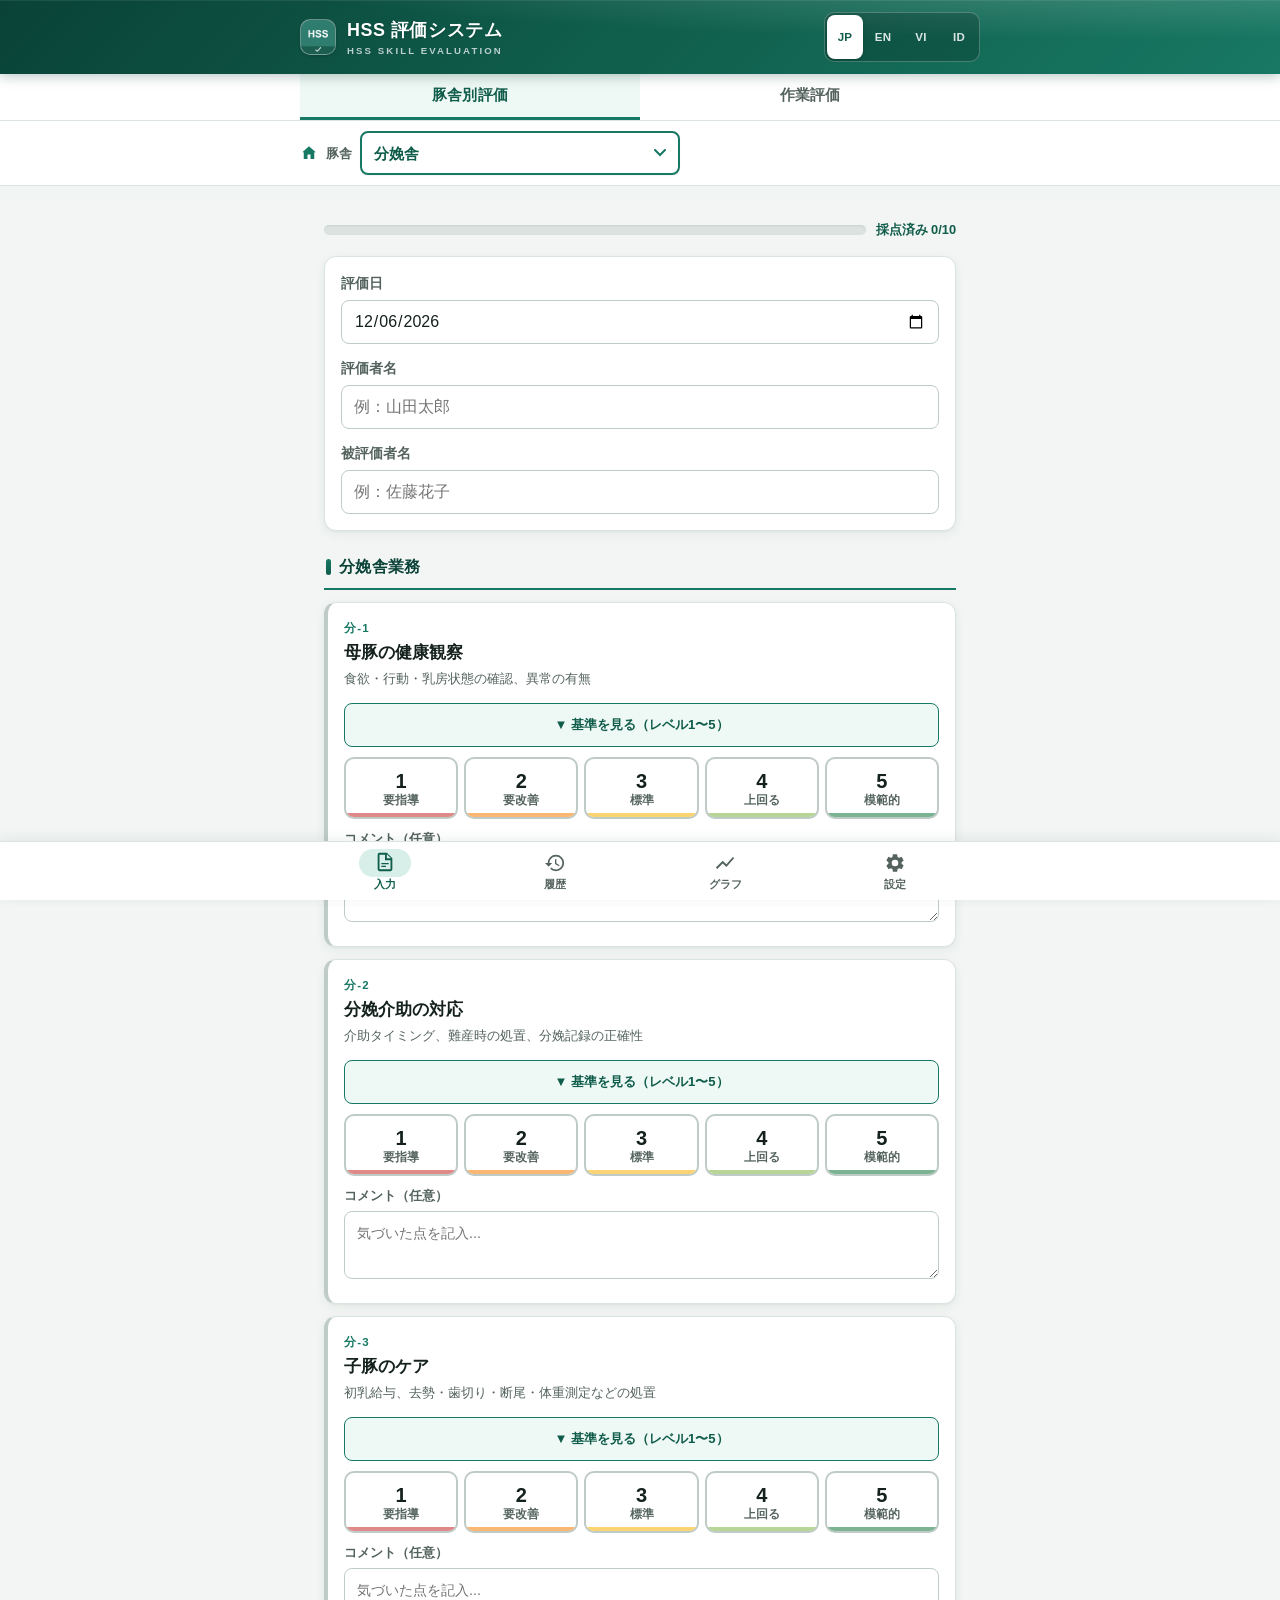
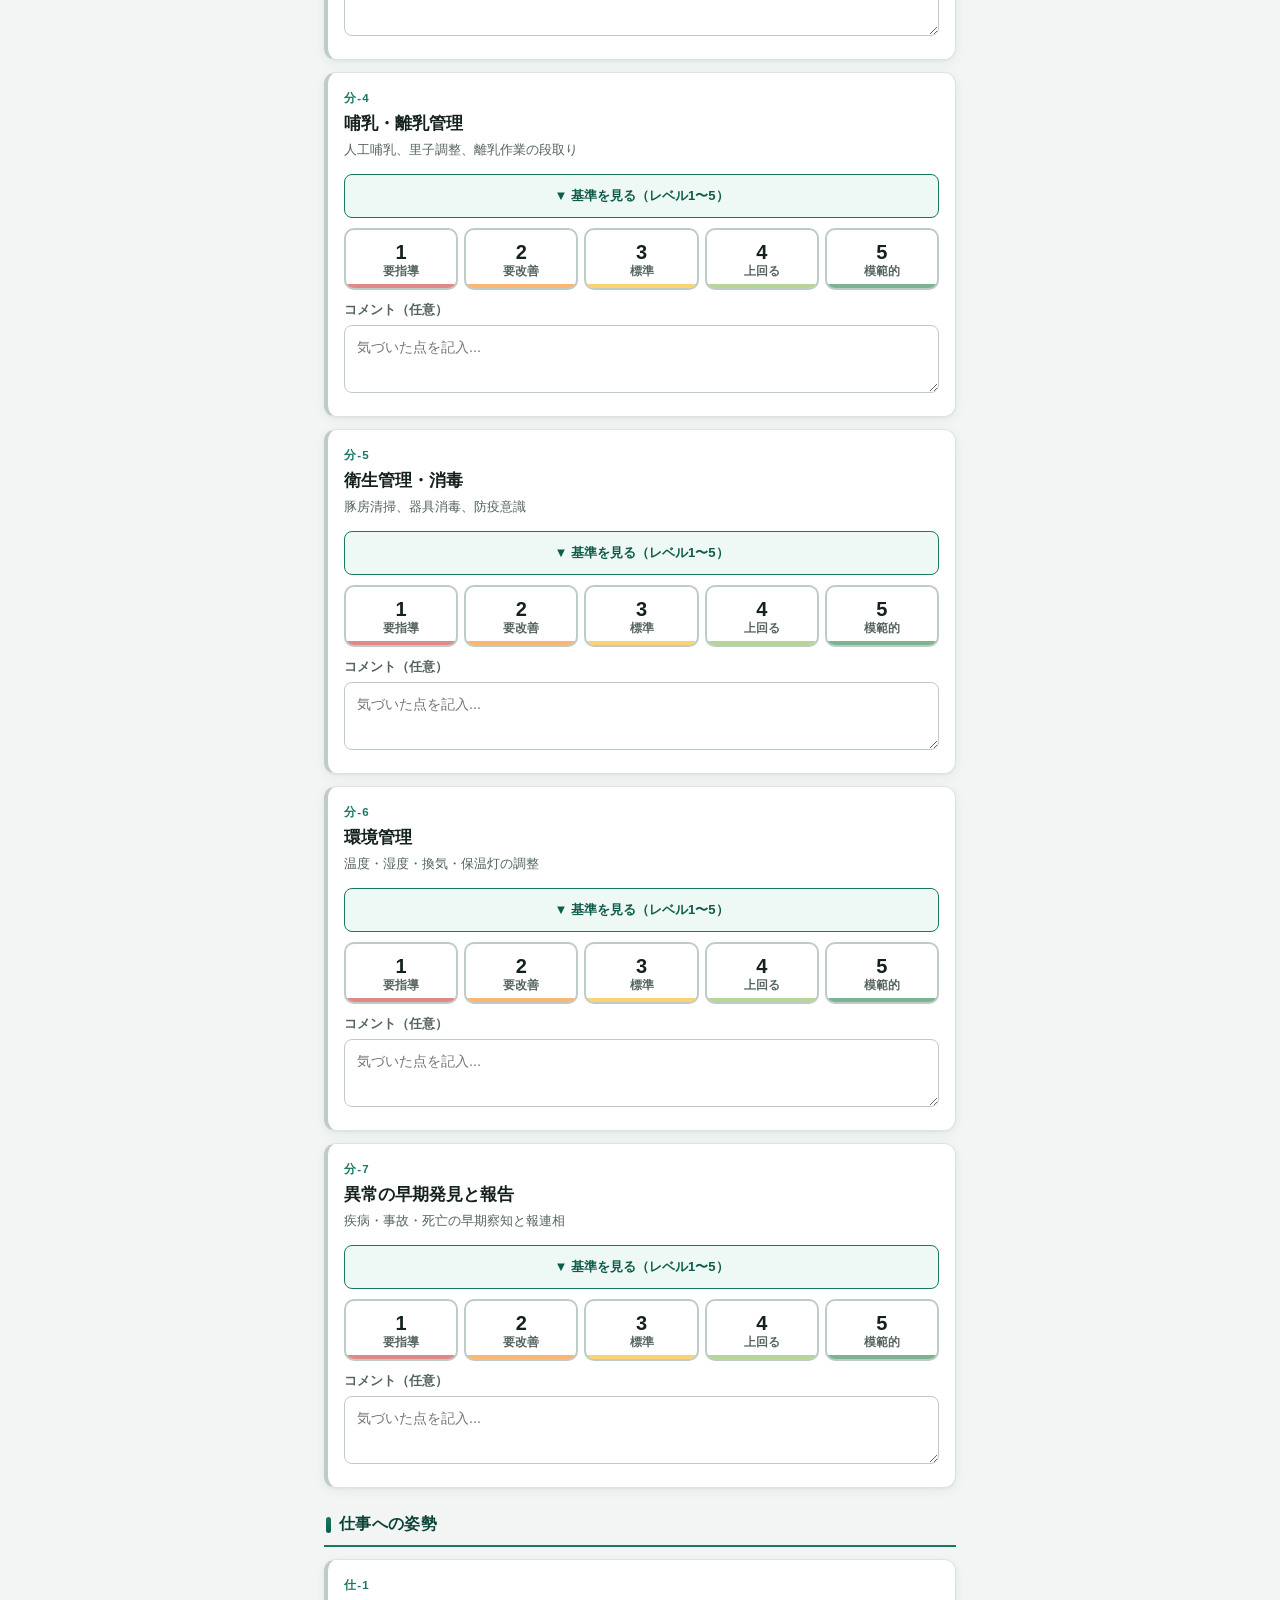
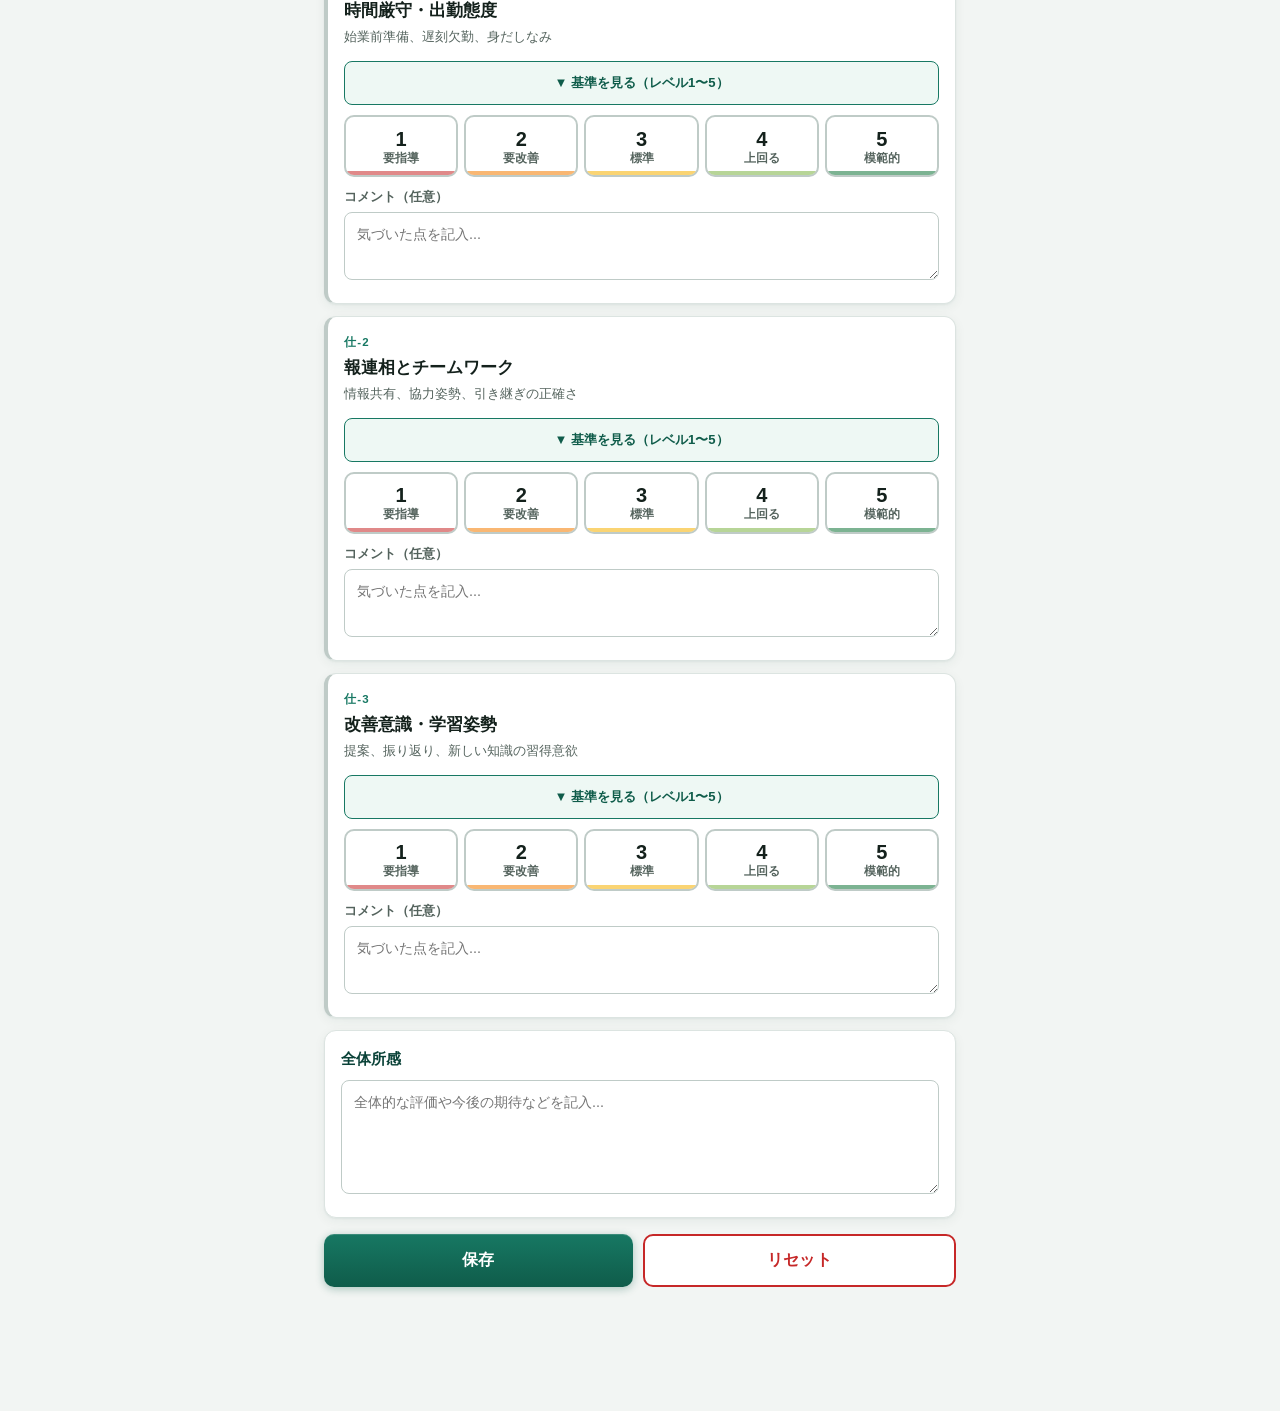
==== commit 1f69cf76: "fix(a11y/ui): 敵対的レビュー(デザイン+WCAG)の指摘18件を修正 WCAG監査対応: - 履歴カード・基準行をキーボード操作可能に(role=button+tabindex+Ente" ====
--- a/index.html
+++ b/index.html
@@ -20,7 +20,7 @@
 
 <header class="hdr">
   <div class="brand">
-    <span class="brand-mk" aria-hidden="true">🐖</span>
+    <span class="brand-mk" aria-hidden="true"><img src="icon-192.png" alt="" width="36" height="36"></span>
     <div>
       <h1 data-t="appTitle">HSS 評価システム</h1>
       <span class="brand-sub">HSS SKILL EVALUATION</span>
@@ -34,19 +34,21 @@
   </div>
 </header>
 
-<div class="modebar" role="tablist">
-  <button id="modeBarn" class="on" onclick="setMode('barn')" data-t="modeBarn" role="tab" aria-selected="true">豚舎別評価</button>
-  <button id="modeWork" onclick="setMode('work')" data-t="modeWork" role="tab" aria-selected="false">作業評価</button>
+<div class="modebar" role="group" aria-label="評価モード">
+  <button id="modeBarn" class="on" onclick="setMode('barn')" data-t="modeBarn" aria-pressed="true">豚舎別評価</button>
+  <button id="modeWork" onclick="setMode('work')" data-t="modeWork" aria-pressed="false">作業評価</button>
 </div>
 
 <div class="barnbar" id="barnbar">
-  <span class="barnbar-lbl" id="barnLbl" data-t="barnLbl">🏠 豚舎</span>
+  <svg class="bb-ic" viewBox="0 0 24 24" aria-hidden="true"><path d="M12 3l9 8h-2v9h-5v-6h-4v6H5v-9H3z"/></svg>
+  <span class="barnbar-lbl" id="barnLbl" data-t="barnLbl">豚舎</span>
   <select id="barnSel" onchange="setBarn(this.value)" aria-labelledby="barnLbl"></select>
 </div>
 
 <div class="barnbar" id="workbar" style="display:none;flex-wrap:wrap;gap:8px">
-  <span class="barnbar-lbl" id="workLbl" data-t="workLbl">🐖 作業</span>
-  <select id="workCatSel" onchange="setWorkCat(this.value)" style="flex:1 1 120px" aria-labelledby="workLbl"></select>
+  <svg class="bb-ic" viewBox="0 0 24 24" aria-hidden="true"><path d="M9 4a3 3 0 0 1 6 0h3a1 1 0 0 1 1 1v15a1 1 0 0 1-1 1H6a1 1 0 0 1-1-1V5a1 1 0 0 1 1-1zm3-1a1 1 0 1 0 0 2 1 1 0 0 0 0-2zm-1.4 12.6-2.1-2.1L7 15l3.6 3.6 6-6-1.5-1.5z"/></svg>
+  <span class="barnbar-lbl" id="workLbl" data-t="workLbl">作業</span>
+  <select id="workCatSel" onchange="setWorkCat(this.value)" style="flex:1 1 120px"></select>
   <select id="workSel" onchange="setWork(this.value)" style="flex:1 1 160px" aria-labelledby="workLbl"></select>
 </div>
 
@@ -57,19 +59,19 @@
 
 <!-- 入力 -->
 <div id="pgIn" class="pg on">
-  <div class="prog"><div class="prog-b"><div class="prog-f" id="progF"></div></div><span class="prog-t" id="progT"></span></div>
+  <div class="prog"><div class="prog-b" id="progB" role="progressbar" aria-valuemin="0" aria-valuemax="0" aria-valuenow="0"><div class="prog-f" id="progF"></div></div><span class="prog-t" id="progT"></span></div>
   <div class="cd meta">
-    <label data-t="labelDate">評価日</label>
+    <label for="fDate" data-t="labelDate">評価日</label>
     <input type="date" id="fDate">
-    <label data-t="labelEvaluator">評価者名</label>
+    <label for="fEv" data-t="labelEvaluator">評価者名</label>
     <input type="text" id="fEv" data-ph="phEv" placeholder="例：山田太郎">
-    <label data-t="labelEvaluatee">被評価者名</label>
+    <label for="fEe" data-t="labelEvaluatee">被評価者名</label>
     <input type="text" id="fEe" data-ph="phEe" placeholder="例：佐藤花子">
   </div>
   <div id="cards"></div>
   <div class="cd oasec">
-    <h3 data-t="overall">全体所感</h3>
-    <textarea id="fOv" class="oata" rows="4" data-ph="phOv" placeholder="全体的な評価や今後の期待などを記入..."></textarea>
+    <h3 id="fOvLbl" data-t="overall">全体所感</h3>
+    <textarea id="fOv" class="oata" rows="4" data-ph="phOv" aria-labelledby="fOvLbl" placeholder="全体的な評価や今後の期待などを記入..."></textarea>
   </div>
   <div class="bg">
     <button class="b b1" id="btnSave" onclick="doSave()" data-t="btnSave">保存</button>
@@ -132,7 +134,7 @@
 </div>
 
 <!-- モーダル -->
-<div class="mo" id="modal" role="dialog" aria-modal="true" onclick="if(event.target===this)closeMo()">
+<div class="mo" id="modal" role="dialog" aria-modal="true" aria-labelledby="moTitle" onclick="if(event.target===this)closeMo()">
   <div class="mc" id="moBody"></div>
 </div>
 <div class="toast" id="toast" role="status" aria-live="polite"></div>
--- a/styles.css
+++ b/styles.css
@@ -15,11 +15,12 @@
   --pri-dd:#0a4238;
   --pri-l:#d7efe8;
   --pri-ll:#eef8f4;
-  /* スコア5段階（信号系・文字色はWCAG 4.5:1以上を各背景で担保） */
+  /* スコア5段階（信号系・文字色はWCAG 4.5:1以上を各背景で担保）
+     背景が明るい 2〜4 は濃色文字、暗い 1・5 は白文字 */
   --s5:#12753a;--s5-tx:#ffffff;
   --s4:#7cb342;--s4-tx:#1f3308;
   --s3:#f6b100;--s3-tx:#4a3800;
-  --s2:#f57c00;--s2-tx:#a34700;
+  --s2:#f57c00;--s2-on:#401f00;--s2-tx:#a34700;
   --s1:#c62828;--s1-tx:#c62828;
   --s1-l:#fdecea;--s2-l:#fff3e0;
   /* ニュートラル */
@@ -64,24 +65,28 @@
   background:
     radial-gradient(130% 160% at 88% -30%,rgba(255,255,255,.20),transparent 52%),
     linear-gradient(135deg,var(--pri-dd) 0%,var(--pri-d) 45%,var(--pri) 100%);
-  color:#fff;padding:11px 16px;display:flex;align-items:center;gap:10px;
+  color:#fff;padding:11px 16px;
+  padding-top:calc(11px + env(safe-area-inset-top,0px));
+  display:flex;align-items:center;gap:10px;
   position:sticky;top:0;z-index:100;
   box-shadow:0 1px 0 rgba(255,255,255,.08) inset,0 2px 12px rgba(10,66,56,.30);
 }
 .brand{display:flex;align-items:center;gap:11px;flex:1;min-width:0}
+.brand>div{min-width:0}
 .brand-mk{
   flex-shrink:0;width:36px;height:36px;border-radius:10px;
   background:linear-gradient(160deg,rgba(255,255,255,.22),rgba(255,255,255,.08));
   border:1px solid rgba(255,255,255,.30);
   box-shadow:0 1px 3px rgba(0,0,0,.18),0 1px 0 rgba(255,255,255,.14) inset;
-  display:flex;align-items:center;justify-content:center;font-size:1.2rem;
-}
+  display:flex;align-items:center;justify-content:center;overflow:hidden;
+}
+.brand-mk img{width:100%;height:100%;object-fit:cover;border-radius:inherit;display:block}
 .hdr h1{font-size:1.04rem;font-weight:700;letter-spacing:.03em;white-space:nowrap;overflow:hidden;text-overflow:ellipsis;text-shadow:0 1px 2px rgba(0,0,0,.15)}
 .hdr .brand-sub{display:block;font-size:.6rem;font-weight:600;color:rgba(255,255,255,.72);letter-spacing:.22em;line-height:1.3;text-transform:uppercase}
 .lsw{display:flex;flex-shrink:0;background:rgba(0,0,0,.18);border:1px solid rgba(255,255,255,.24);border-radius:10px;padding:2px;gap:2px}
 .lsw button{
   background:transparent;border:0;color:rgba(255,255,255,.85);
-  min-width:34px;padding:7px 7px;border-radius:8px;
+  min-width:36px;min-height:44px;padding:7px 5px;border-radius:8px;
   font-size:.72rem;font-weight:700;letter-spacing:.02em;cursor:pointer;
   transition:background .15s,color .15s;
 }
@@ -100,8 +105,9 @@
 .modebar button.on{color:var(--pri-d);border-bottom-color:var(--pri);background:var(--pri-ll)}
 .modebar button:active{transform:scale(.98)}
 
-.barnbar{display:flex;align-items:center;gap:10px;background:#fff;border-bottom:1px solid var(--bdr);padding:10px 16px}
+.barnbar{display:flex;align-items:center;gap:8px;background:#fff;border-bottom:1px solid var(--bdr);padding:10px 16px}
 .barnbar-lbl{font-size:.82rem;font-weight:700;color:var(--sub);white-space:nowrap}
+.bb-ic{flex-shrink:0;width:18px;height:18px;fill:var(--pri);}
 .barnbar select{
   flex:1;max-width:320px;min-height:var(--tap);padding:9px 34px 9px 12px;
   border:2px solid var(--pri);border-radius:var(--r-sm);
@@ -120,7 +126,7 @@
   align-items:center;justify-content:center;gap:10px;
 }
 .ebar.show{display:flex}
-.ebar button{background:#fff;border:1.5px solid var(--s2-tx);color:var(--s2-tx);border-radius:7px;padding:5px 14px;min-height:32px;font-size:.8rem;font-weight:700;cursor:pointer;transition:background .15s,color .15s}
+.ebar button{background:#fff;border:1.5px solid var(--s2-tx);color:var(--s2-tx);border-radius:7px;padding:5px 14px;min-height:44px;font-size:.8rem;font-weight:700;cursor:pointer;transition:background .15s,color .15s}
 .ebar button:hover{background:var(--s2-tx);color:#fff}
 
 /* ---------- 5. ページ・カード ---------- */
@@ -129,6 +135,18 @@
 @keyframes pgin{from{opacity:0;transform:translateY(6px)}to{opacity:1;transform:none}}
 
 .cd{background:var(--card);border:1px solid var(--bdr);border-radius:var(--r);padding:16px;margin-bottom:12px;box-shadow:var(--sh)}
+
+/* 評価カードの入場を段階表示（先頭8枚まで、以降は即表示） */
+#cards>div{animation:cdin .3s ease-out backwards}
+#cards>div:nth-child(1){animation-delay:.02s}
+#cards>div:nth-child(2){animation-delay:.05s}
+#cards>div:nth-child(3){animation-delay:.08s}
+#cards>div:nth-child(4){animation-delay:.11s}
+#cards>div:nth-child(5){animation-delay:.14s}
+#cards>div:nth-child(6){animation-delay:.17s}
+#cards>div:nth-child(7){animation-delay:.20s}
+#cards>div:nth-child(8){animation-delay:.23s}
+@keyframes cdin{from{opacity:0;transform:translateY(8px)}to{opacity:1;transform:none}}
 
 /* セクション見出し */
 .stit{
@@ -172,7 +190,7 @@
 /* 点数ボタン: 各スコア色を --sc に集約（下端ヒント/ホバー/選択で共用） */
 .sr{display:flex;gap:6px;margin-bottom:10px}
 .sb{
-  flex:1;min-height:54px;border:2px solid var(--bdr-strong);border-radius:10px;background:#fff;
+  flex:1;min-height:58px;border:2px solid var(--bdr-strong);border-radius:10px;background:#fff;
   font-size:1.15rem;font-weight:700;font-variant-numeric:tabular-nums;color:var(--txt);cursor:pointer;
   display:flex;flex-direction:column;align-items:center;justify-content:center;gap:1px;
   position:relative;overflow:hidden;
@@ -184,7 +202,7 @@
 .sb[data-s="3"]{--sc:var(--s3)}
 .sb[data-s="2"]{--sc:var(--s2)}
 .sb[data-s="1"]{--sc:var(--s1)}
-.sb .sl{font-size:.58rem;font-weight:600;color:var(--sub);line-height:1.15;text-align:center}
+.sb .sl{font-size:.7rem;font-weight:600;color:var(--sub);line-height:1.15;text-align:center;padding:0 2px}
 .sb:hover{border-color:var(--sc,var(--pri));background:var(--pri-ll)}
 .sb:active{transform:scale(.94)}
 .sb.sel{background:var(--sc);border-color:transparent;box-shadow:0 3px 10px rgba(10,66,56,.24)}
@@ -195,8 +213,8 @@
 .sb[data-s="4"].sel .sl{color:var(--s4-tx)}
 .sb[data-s="3"].sel{color:var(--s3-tx)}
 .sb[data-s="3"].sel .sl{color:var(--s3-tx)}
-.sb[data-s="2"].sel{color:#fff}
-.sb[data-s="2"].sel .sl{color:rgba(255,255,255,.92)}
+.sb[data-s="2"].sel{color:var(--s2-on)}
+.sb[data-s="2"].sel .sl{color:var(--s2-on)}
 .sb[data-s="1"].sel{color:#fff}
 .sb[data-s="1"].sel .sl{color:rgba(255,255,255,.92)}
 
@@ -207,13 +225,20 @@
 /* 採点進捗バー */
 .prog{position:sticky;top:0;z-index:90;background:var(--bg);display:flex;align-items:center;gap:10px;padding:10px 0 8px;margin-bottom:8px}
 .prog-b{flex:1;height:10px;background:#dbe3e0;border-radius:6px;overflow:hidden;box-shadow:inset 0 1px 2px rgba(10,66,56,.10)}
-.prog-f{height:100%;background:linear-gradient(90deg,var(--pri) 0%,var(--pri-d) 100%);border-radius:6px;width:0;transition:width .3s ease}
+.prog-f{position:relative;overflow:hidden;height:100%;background:linear-gradient(90deg,var(--pri) 0%,var(--pri-d) 100%);border-radius:6px;width:0;transition:width .3s ease}
 .prog-f.done{background:linear-gradient(90deg,var(--s4) 0%,var(--s5) 100%)}
+/* 全項目採点完了の光沢スイープ */
+.prog-f.done::after{
+  content:"";position:absolute;inset:0;
+  background:linear-gradient(105deg,transparent 30%,rgba(255,255,255,.55) 50%,transparent 70%);
+  animation:shine 1.6s ease-out .2s 2;transform:translateX(-100%);
+}
+@keyframes shine{to{transform:translateX(100%)}}
 .prog-t{font-size:.8rem;font-weight:700;color:var(--pri-d);white-space:nowrap;font-variant-numeric:tabular-nums}
 
 /* ---------- 8. 評価基準（レベル1〜5） ---------- */
 .crit-tg{
-  width:100%;min-height:40px;margin:2px 0 10px;
+  width:100%;min-height:44px;margin:2px 0 10px;
   background:var(--pri-ll);border:1px solid var(--pri);color:var(--pri-d);
   border-radius:var(--r-sm);padding:9px 12px;font-size:.82rem;font-weight:700;cursor:pointer;text-align:center;
   transition:background .15s;
@@ -230,8 +255,8 @@
 .crit-lv:active{background:var(--pri-l)}
 .crit-lv.sel{background:var(--pri-l);box-shadow:inset 4px 0 0 var(--pri)}
 .crit-n{flex-shrink:0;width:30px;height:30px;border-radius:8px;color:#fff;font-weight:700;display:flex;align-items:center;justify-content:center;font-size:.95rem;box-shadow:0 1px 3px rgba(10,66,56,.18)}
-.crit-t{font-size:.79rem;line-height:1.55}
-.crit-t b{display:block;font-size:.72rem;color:var(--sub);margin-bottom:2px}
+.crit-t{font-size:.875rem;line-height:1.55}
+.crit-t b{display:block;font-size:.76rem;color:var(--sub);margin-bottom:2px}
 
 /* ---------- 9. アクションボタン ---------- */
 .bg{display:flex;gap:10px;margin:16px 0}
@@ -283,6 +308,7 @@
   border-radius:10px;padding:6px 8px;line-height:1.2;
 }
 .hi .hia.av4{color:var(--s5);background:#ecf7ee;border-color:#d3ecd8}
+.hi .hia.av3{color:#6b5200;background:#fff8e1;border-color:#f0e3b8}
 .hi .hia.av2{color:var(--s2-tx);background:var(--s2-l);border-color:#ffe0b2}
 .hi .hia.av1{color:var(--s1);background:var(--s1-l);border-color:#f5c6c2}
 
@@ -290,15 +316,18 @@
 .mo{
   display:none;position:fixed;inset:0;background:rgba(10,29,24,.58);
   backdrop-filter:blur(3px);-webkit-backdrop-filter:blur(3px);
-  z-index:300;overflow-y:auto;padding:24px 12px calc(24px + var(--safe-b));
-}
+  z-index:300;overflow-y:auto;overscroll-behavior:contain;
+  padding:24px 12px calc(24px + var(--safe-b));
+}
+/* モーダル表示中は背面のスクロールを止める */
+body.mo-open{overflow:hidden}
 .mo.show{display:block;animation:moin .18s ease-out}
 @keyframes moin{from{opacity:0}to{opacity:1}}
 .mc{background:#fff;border-radius:var(--r-lg);max-width:560px;margin:0 auto;padding:20px 18px;box-shadow:var(--sh-lg);animation:mcin .22s ease-out}
 @keyframes mcin{from{opacity:0;transform:translateY(14px)}to{opacity:1;transform:none}}
 .mh{display:flex;justify-content:space-between;align-items:center;margin-bottom:16px;padding-bottom:12px;border-bottom:1px solid var(--bdr)}
 .mh h3{font-size:1.04rem;color:var(--pri-dd)}
-.mx{background:0;border:0;font-size:1.5rem;cursor:pointer;padding:4px 10px;min-width:40px;min-height:40px;color:var(--sub);border-radius:8px;line-height:1;transition:background .15s,color .15s}
+.mx{background:0;border:0;font-size:1.5rem;cursor:pointer;padding:4px 10px;min-width:44px;min-height:44px;color:var(--sub);border-radius:8px;line-height:1;transition:background .15s,color .15s}
 .mx:hover{background:var(--bg);color:var(--txt)}
 .di{padding:10px 0;border-bottom:1px solid #eef2f1}
 .di:last-of-type{border-bottom:none}
@@ -313,8 +342,11 @@
 .sb5{background:var(--s5);color:var(--s5-tx)}
 .sb4{background:var(--s4);color:var(--s4-tx)}
 .sb3{background:var(--s3);color:var(--s3-tx)}
-.sb2{background:var(--s2);color:#fff}
+.sb2{background:var(--s2);color:var(--s2-on)}
 .sb1{background:var(--s1);color:#fff}
+/* モーダル内の破壊的操作: 面積を絞ったテキストボタン */
+.bt-danger{flex:0 0 auto;background:none;border:none;color:var(--s1);padding:14px 10px;min-height:50px}
+.bt-danger:hover{background:var(--s1-l)}
 
 /* ---------- 12. グラフ ---------- */
 .chc,.chb{background:var(--card);border:1px solid var(--bdr);border-radius:var(--r);padding:16px;margin-bottom:16px;box-shadow:var(--sh)}
@@ -330,7 +362,10 @@
 .chc select:focus{border-color:var(--pri);box-shadow:0 0 0 3px var(--pri-l)}
 .chb h3{font-size:.9rem;margin-bottom:12px;color:var(--sub);font-weight:700}
 .chb canvas{width:100%!important;max-height:300px}
-.nd{text-align:center;color:var(--sub);padding:40px 16px;font-size:.95rem}
+.nd{
+  text-align:center;color:var(--sub);padding:40px 16px;font-size:.95rem;line-height:1.7;
+  background:var(--card);border:1.5px dashed var(--bdr-strong);border-radius:var(--r);
+}
 
 /* ---------- 13. 設定画面 ---------- */
 .cfg-sec{margin-bottom:24px}
@@ -350,7 +385,7 @@
 .cfg-item textarea:focus{border-color:var(--pri);box-shadow:0 0 0 3px var(--pri-l)}
 .ci-btns{display:flex;gap:4px;flex-shrink:0}
 .ci-btns button{
-  width:40px;height:40px;border:1px solid var(--bdr-strong);border-radius:var(--r-sm);background:#fff;cursor:pointer;
+  width:44px;height:44px;border:1px solid var(--bdr-strong);border-radius:var(--r-sm);background:#fff;cursor:pointer;
   font-size:1rem;display:flex;align-items:center;justify-content:center;color:var(--sub);transition:all .15s;
 }
 .ci-btns button:hover{background:var(--pri-l);color:var(--pri-d);border-color:var(--pri)}
@@ -376,6 +411,7 @@
   box-shadow:0 6px 16px rgba(10,29,24,.30),0 1px 0 rgba(255,255,255,.08) inset;
 }
 .toast.show{opacity:1;transform:translateX(-50%) translateY(0)}
+.toast.err{background:#b3261e}
 
 /* ---------- 15. 下部ナビ ---------- */
 .tabs{
@@ -405,15 +441,25 @@
 
 /* ---------- 作業評価: プレースホルダ ---------- */
 .pickwork{text-align:center;color:var(--sub);padding:48px 20px;font-size:.95rem;line-height:1.7}
-.pickwork .pw-ic{font-size:2.6rem;display:block;margin-bottom:12px;filter:grayscale(.15)}
+.pickwork .pw-ic{width:48px;height:48px;fill:var(--bdr-strong);display:block;margin:0 auto 12px}
 
 /* ---------- 16. 応答（画面幅・動作抑制・印刷） ---------- */
 @media(min-width:640px){
   .pg{padding:24px}
-  .sb{min-height:58px;font-size:1.25rem}
-  .sb .sl{font-size:.62rem}
+  .sb{min-height:62px;font-size:1.25rem}
+  .sb .sl{font-size:.72rem}
   .hdr h1{font-size:1.12rem}
   .hdr{padding:12px 24px}
+}
+/* 広幅: ヘッダー・バー・下部ナビをコンテンツ列(680px)に揃える */
+@media(min-width:900px){
+  .hdr,.modebar,.barnbar,.ebar{padding-left:calc(50% - 340px);padding-right:calc(50% - 340px)}
+  .tabs{padding-left:calc(50% - 340px);padding-right:calc(50% - 340px)}
+}
+/* タッチ端末: 16px未満の入力欄はiOSがフォーカス時に自動ズームするため16pxへ引き上げ */
+@media(pointer:coarse){
+  .ec textarea,.oata,.hctrl select,.chc select,.barnbar select,
+  .cfg-item input,.cfg-item textarea,.cfg-sec-hdr input{font-size:16px}
 }
 @media(prefers-reduced-motion:reduce){
   *,*::before,*::after{animation-duration:.01ms!important;transition-duration:.01ms!important;scroll-behavior:auto!important}
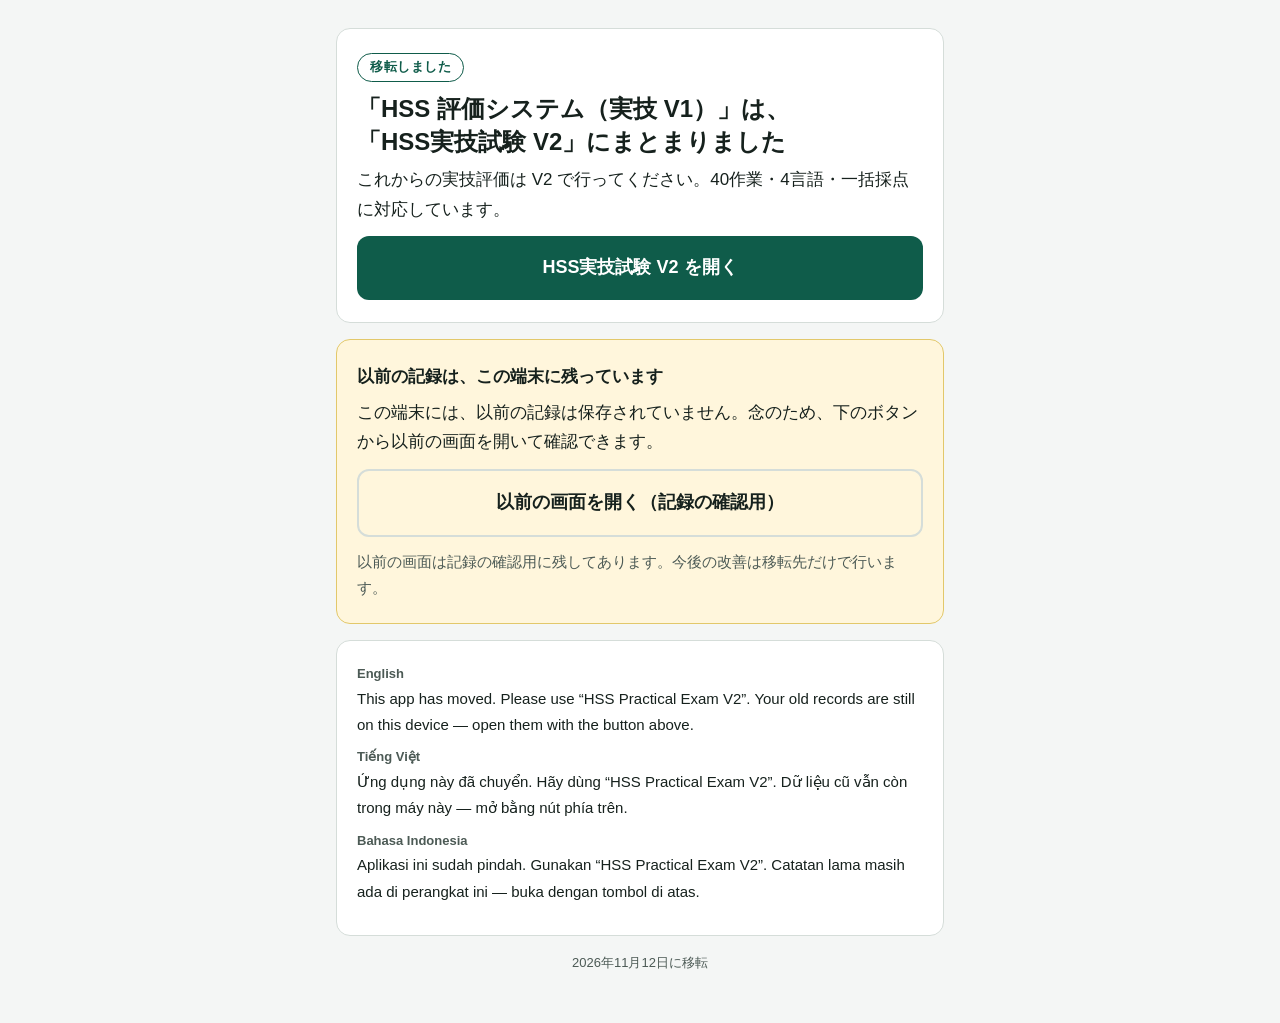
==== commit be51c8b6: "feat: アプリを引退し、後継への案内ページに差し替え（旧画面は legacy.html に残し端末内の記録を保持） Co-Authored-By: Claude Fable 5.2 <norepl" ====
--- a/index.html
+++ b/index.html
@@ -1,171 +1,64 @@
-﻿<!DOCTYPE html>
-<html lang="ja">
+<!DOCTYPE html>
+<html lang="ja" data-retired="2026-11-12">
 <head>
 <meta charset="UTF-8">
-<meta name="viewport" content="width=device-width, initial-scale=1.0, viewport-fit=cover">
-<title>HSS 評価システム</title>
-<meta name="description" content="HSS認定制度の従業員実技評価（豚舎別評価・作業評価）。オフライン対応PWA">
-<meta name="color-scheme" content="light">
-<meta name="theme-color" content="#0f5c4a">
-<meta name="apple-mobile-web-app-capable" content="yes">
-<meta name="apple-mobile-web-app-status-bar-style" content="black-translucent">
-<meta name="apple-mobile-web-app-title" content="HSS評価">
-<link rel="manifest" href="manifest.json">
-<link rel="icon" href="icon-192.png">
-<link rel="apple-touch-icon" href="icon-192.png">
-<script src="chart.umd.min.js"></script>
-<link rel="stylesheet" href="styles.css">
+<meta name="viewport" content="width=device-width, initial-scale=1">
+<meta name="robots" content="noindex">
+<meta http-equiv="Content-Security-Policy" content="default-src 'none'; style-src 'unsafe-inline'; script-src 'unsafe-inline'; img-src 'self' data:; manifest-src 'self'">
+<title>移転しました｜HSS 評価システム（実技 V1）</title>
+<style>
+:root{--bg:#f4f6f5;--card:#fff;--ink:#16211d;--sub:#4c5a55;--line:#d5ddd9;--main:#0f5c4a;--mainink:#fff;--warn:#fff6dc;--warnline:#e2c86a}
+@media (prefers-color-scheme:dark){:root{--bg:#111815;--card:#1a2420;--ink:#eef3f1;--sub:#b3c0bb;--line:#33423c;--main:#3fb594;--mainink:#06231b;--warn:#3a3214;--warnline:#8a7426}}
+*{box-sizing:border-box}
+body{margin:0;background:var(--bg);color:var(--ink);font-family:-apple-system,BlinkMacSystemFont,"Hiragino Sans","Noto Sans JP","Yu Gothic UI",Meiryo,sans-serif;line-height:1.75;font-size:17px}
+main{max-width:640px;margin:0 auto;padding:28px 16px 48px}
+.card{background:var(--card);border:1px solid var(--line);border-radius:14px;padding:22px 20px;margin-bottom:16px}
+.tag{display:inline-block;font-size:13px;font-weight:700;letter-spacing:.04em;color:var(--main);border:1px solid var(--main);border-radius:999px;padding:2px 12px;margin-bottom:10px}
+h1{font-size:24px;line-height:1.4;margin:0 0 6px;text-wrap:balance}
+h2{font-size:17px;margin:0 0 6px}
+p{margin:0 0 12px}
+.sub{color:var(--sub);font-size:15px}
+.btn{display:block;width:100%;text-align:center;text-decoration:none;font-weight:700;font-size:18px;border-radius:12px;padding:16px 14px;min-height:56px}
+.btn.main{background:var(--main);color:var(--mainink)}
+.btn.ghost{background:transparent;color:var(--ink);border:2px solid var(--line)}
+.btn:focus-visible{outline:3px solid var(--main);outline-offset:3px}
+.keep{background:var(--warn);border-color:var(--warnline)}
+.multi p{font-size:15px;margin:0 0 8px}
+.multi b{display:block;font-size:13px;color:var(--sub)}
+footer{color:var(--sub);font-size:13px;text-align:center}
+</style>
 </head>
 <body>
-
-<header class="hdr">
-  <div class="brand">
-    <span class="brand-mk" aria-hidden="true"><img src="icon-192.png" alt="" width="36" height="36"></span>
-    <div>
-      <h1 data-t="appTitle">HSS 評価システム</h1>
-      <span class="brand-sub">HSS SKILL EVALUATION</span>
-    </div>
-  </div>
-  <div class="lsw" role="group" aria-label="Language">
-    <button class="on" onclick="setLang('ja')" aria-pressed="true" lang="ja">JP</button>
-    <button onclick="setLang('en')" aria-pressed="false" lang="en">EN</button>
-    <button onclick="setLang('vi')" aria-pressed="false" lang="vi">VI</button>
-    <button onclick="setLang('id')" aria-pressed="false" lang="id">ID</button>
-  </div>
-</header>
-
-<div class="modebar" role="group" aria-label="評価モード">
-  <button id="modeBarn" class="on" onclick="setMode('barn')" data-t="modeBarn" aria-pressed="true">豚舎別評価</button>
-  <button id="modeWork" onclick="setMode('work')" data-t="modeWork" aria-pressed="false">作業評価</button>
-</div>
-
-<div class="barnbar" id="barnbar">
-  <svg class="bb-ic" viewBox="0 0 24 24" aria-hidden="true"><path d="M12 3l9 8h-2v9h-5v-6h-4v6H5v-9H3z"/></svg>
-  <span class="barnbar-lbl" id="barnLbl" data-t="barnLbl">豚舎</span>
-  <select id="barnSel" onchange="setBarn(this.value)" aria-labelledby="barnLbl"></select>
-</div>
-
-<div class="barnbar" id="workbar" style="display:none;flex-wrap:wrap;gap:8px">
-  <svg class="bb-ic" viewBox="0 0 24 24" aria-hidden="true"><path d="M9 4a3 3 0 0 1 6 0h3a1 1 0 0 1 1 1v15a1 1 0 0 1-1 1H6a1 1 0 0 1-1-1V5a1 1 0 0 1 1-1zm3-1a1 1 0 1 0 0 2 1 1 0 0 0 0-2zm-1.4 12.6-2.1-2.1L7 15l3.6 3.6 6-6-1.5-1.5z"/></svg>
-  <span class="barnbar-lbl" id="workLbl" data-t="workLbl">作業</span>
-  <select id="workCatSel" onchange="setWorkCat(this.value)" style="flex:1 1 120px"></select>
-  <select id="workSel" onchange="setWork(this.value)" style="flex:1 1 160px" aria-labelledby="workLbl"></select>
-</div>
-
-<div class="ebar" id="editBar">
-  <span data-t="editingBanner">編集中</span>
-  <button onclick="cancelEdit()" data-t="cancelEdit">取消</button>
-</div>
-
-<!-- 入力 -->
-<div id="pgIn" class="pg on">
-  <div class="prog"><div class="prog-b" id="progB" role="progressbar" aria-valuemin="0" aria-valuemax="0" aria-valuenow="0"><div class="prog-f" id="progF"></div></div><span class="prog-t" id="progT"></span></div>
-  <div class="cd meta">
-    <label for="fDate" data-t="labelDate">評価日</label>
-    <input type="date" id="fDate">
-    <label for="fEv" data-t="labelEvaluator">評価者名</label>
-    <input type="text" id="fEv" data-ph="phEv" placeholder="例：山田太郎">
-    <label for="fEe" data-t="labelEvaluatee">被評価者名</label>
-    <input type="text" id="fEe" data-ph="phEe" placeholder="例：佐藤花子">
-  </div>
-  <div id="cards"></div>
-  <div class="cd oasec">
-    <h3 id="fOvLbl" data-t="overall">全体所感</h3>
-    <textarea id="fOv" class="oata" rows="4" data-ph="phOv" aria-labelledby="fOvLbl" placeholder="全体的な評価や今後の期待などを記入..."></textarea>
-  </div>
-  <div class="bg">
-    <button class="b b1" id="btnSave" onclick="doSave()" data-t="btnSave">保存</button>
-    <button class="b b2" onclick="doReset()" data-t="btnReset">リセット</button>
-  </div>
-</div>
-
-<!-- 履歴 -->
-<div id="pgHi" class="pg">
-  <div class="hctrl">
-    <select id="hFil" onchange="drawHist()"><option value="" data-t="filterAll">全員</option></select>
-    <button class="b b3 b-slim" onclick="doCSV()" data-t="btnCSV">CSV出力</button>
-  </div>
-  <div id="hList" class="hlist"></div>
-</div>
-
-<!-- グラフ -->
-<div id="pgCh" class="pg">
-  <div class="chc">
-    <label for="chSel" data-t="selEe">被評価者を選択</label>
-    <select id="chSel" onchange="drawCharts()"><option value="" data-t="selPh">-- 選択してください --</option></select>
-  </div>
-  <div id="chArea">
-    <div class="chb"><h3 data-t="chLine">平均点の推移</h3><canvas id="cvL"></canvas></div>
-    <div class="chb"><h3 data-t="chRadar">項目別レーダーチャート（直近）</h3><canvas id="cvR"></canvas></div>
-  </div>
-  <div id="chNone" class="nd" style="display:none" data-t="selEe"></div>
-</div>
-
-<!-- 設定 -->
-<div id="pgCfg" class="pg">
-  <div id="cfgArea"></div>
-  <div class="cfg-add">
-    <button onclick="addSection()" data-t="addSec">＋ セクション追加</button>
-  </div>
-  <div class="mt24">
-    <button class="b b1 b-full" onclick="saveCfg()" data-t="saveCfg">設定を保存</button>
-  </div>
-  <div class="mt12">
-    <button class="b b2 b-full" onclick="resetCfg()" data-t="resetCfg">初期設定に戻す</button>
-  </div>
-
-  <div class="cfg-blk">
-    <p data-t="expHint" class="cfg-hint">別のPCへ評価項目を渡すには「書き出し」でファイルを保存し、そのファイルを相手のPCの「読み込み」で取り込みます。</p>
-    <button class="b b4 b-full" onclick="exportCfg()" data-t="expCfg">⬇ 項目を書き出し（ファイル保存）</button>
-    <div class="mt12">
-      <button class="b b3 b-full" onclick="document.getElementById('impFile').click()" data-t="impCfg">⬆ 項目を読み込み（ファイルから）</button>
-    </div>
-    <input type="file" id="impFile" accept="application/json,.json" style="display:none" onchange="importCfg(this)">
-  </div>
-
-  <div class="cfg-blk">
-    <p data-t="backupHint" class="cfg-hint">端末の故障や誤消去に備えて、全豚舎の評価データと項目を1ファイルに保存できます。復元では既存の記録は残り、新しい記録だけが追加されます。</p>
-    <button class="b b4 b-full" onclick="exportAll()" data-t="expAll">⬇ 全データをバックアップ（評価＋項目）</button>
-    <div class="mt12">
-      <button class="b b3 b-full" onclick="document.getElementById('impAllFile').click()" data-t="impAll">⬆ バックアップから復元</button>
-    </div>
-    <input type="file" id="impAllFile" accept="application/json,.json" style="display:none" onchange="importAll(this)">
-  </div>
-</div>
-
-<!-- モーダル -->
-<div class="mo" id="modal" role="dialog" aria-modal="true" aria-labelledby="moTitle" onclick="if(event.target===this)closeMo()">
-  <div class="mc" id="moBody"></div>
-</div>
-<div class="toast" id="toast" role="status" aria-live="polite"></div>
-
-<!-- タブ -->
-<nav class="tabs" aria-label="Main">
-  <button class="on" data-pg="pgIn" onclick="swTab(this)">
-    <svg viewBox="0 0 24 24"><path d="M14 2H6a2 2 0 0 0-2 2v16a2 2 0 0 0 2 2h12a2 2 0 0 0 2-2V8l-6-6zM14 3.5L18.5 8H14V3.5zM6 20V4h6v6h6v10H6z"/><path d="M8 13h8v1.5H8zM8 16h5v1.5H8z"/></svg>
-    <span data-t="tabIn">入力</span>
-  </button>
-  <button data-pg="pgHi" onclick="swTab(this)">
-    <svg viewBox="0 0 24 24"><path d="M13 3a9 9 0 0 0-9 9H1l3.89 3.89.07.14L9 12H6c0-3.87 3.13-7 7-7s7 3.13 7 7-3.13 7-7 7c-1.93 0-3.68-.79-4.94-2.06l-1.42 1.42A8.954 8.954 0 0 0 13 21a9 9 0 0 0 0-18zm-1 5v5l4.28 2.54.72-1.21-3.5-2.08V8H12z"/></svg>
-    <span data-t="tabHi">履歴</span>
-  </button>
-  <button data-pg="pgCh" onclick="swTab(this)">
-    <svg viewBox="0 0 24 24"><path d="M3.5 18.49l6-6.01 4 4L22 6.92l-1.41-1.41-7.09 7.97-4-4L2 16.99z"/></svg>
-    <span data-t="tabCh">グラフ</span>
-  </button>
-  <button data-pg="pgCfg" onclick="swTab(this)">
-    <svg viewBox="0 0 24 24"><path d="M19.14 12.94c.04-.3.06-.61.06-.94 0-.32-.02-.64-.07-.94l2.03-1.58a.49.49 0 0 0 .12-.61l-1.92-3.32a.49.49 0 0 0-.59-.22l-2.39.96c-.5-.38-1.03-.7-1.62-.94l-.36-2.54a.48.48 0 0 0-.48-.41h-3.84a.48.48 0 0 0-.48.41l-.36 2.54c-.59.24-1.13.57-1.62.94l-2.39-.96a.49.49 0 0 0-.59.22L2.74 8.87a.48.48 0 0 0 .12.61l2.03 1.58c-.05.3-.07.62-.07.94s.02.64.07.94l-2.03 1.58a.49.49 0 0 0-.12.61l1.92 3.32c.12.22.37.29.59.22l2.39-.96c.5.38 1.03.7 1.62.94l.36 2.54c.05.24.26.41.48.41h3.84c.24 0 .44-.17.48-.41l.36-2.54c.59-.24 1.13-.56 1.62-.94l2.39.96c.22.08.47 0 .59-.22l1.92-3.32c.12-.22.07-.47-.12-.61l-2.01-1.58zM12 15.6A3.6 3.6 0 1 1 12 8.4a3.6 3.6 0 0 1 0 7.2z"/></svg>
-    <span data-t="tabCfg">設定</span>
-  </button>
-</nav>
-
-<script id="criteriaData" type="application/json">[{"key":"farrow","sheet":"分娩舎","scale":"業務","items":[{"no":"分-1","name":"母豚の健康観察（食欲・行動・乳房状態の確認、異常の有無）","kanten":"分娩舎の母豚を毎日見回り、飼料の食べ具合・起立の様子・乳房の張りや乳の出・尻まわりの汚れやにおい・飲水量を確認し、平常との違いに気づけるか。発熱が疑われるときは体温を測定できるか。","level1":"母豚の前を素通りし、飼料の食べ残しや、横臥したまま動かない母豚に気づかない。乳房の赤みや腫れ、尻まわりの異臭をともなう汚れを見ても異常と捉えず放置する。見回り自体も、指示がなければ行わない。","level2":"指示があれば、飼料の食べ残しや元気の有無はある程度確認できるが、乳房の張りや乳の出のかたより、飲水量の低下などを見落としがち。異常かどうかの判断は常に他者まかせで、自力では正常か異常かの線引きができない。","level3":"指示があればひと通り見回り、飼料の食べ残し・呼んでも起立しない元気のなさ・尻まわりの異臭をともなう汚れなど、目に見える異常に気づける。乳房をひと通り触れて張りを確認し、子豚がすべての乳首に吸いついているか（腹部がふくれているか）も確かめられる。","level4":"指示がなくても毎日欠かさず見回り、飼料の摂取が落ちたり元気がなかったりすれば、発熱を疑って体温を測定する。平常より高ければ分娩後の体調不良（乳房の腫れ・発熱・乳の出が悪い 等）を疑い、乳房のしこりや熱感、乳の出、飲水量まで確かめて原因を探り、給餌を控えて飲水を促すなど、初期の手当てをしたうえで報告できる。","level5":"観察結果を分娩後の体調不良の知識と結びつけて的確に捉え、上長への相談・経過観察・授乳の工夫・移動の判断・記録・報告まで自力で判断できる。体格・栄養状態（やせ・標準・過肥）を目安に、母豚ごとに給餌量を細かく加減し、体温・飲水・乳の出の平常の様子と着眼点を新人に指導できる。"},{"no":"分-2","name":"分娩介助の対応（介助タイミング、難産時の処置、分娩記録の正確性）","kanten":"分娩の進行間隔に注意を払いながら見守り、難産の見分け・産道の確認や子豚の引き出し・定められた分娩処置や薬剤の使用・記録を、清潔かつ正確に行えるか。","level1":"分娩の進み具合を見ておらず、子豚が産道で引っかかっても気づかない。手指を消毒せず、潤滑剤も使わずに産道へ手を入れる、無理に引っ張るなど、危険で雑な扱いをする。出生数や死産数の記録も行わない。","level2":"指示があれば分娩を見守れるが、分娩間隔を正確に計れず、難産の見分けが遅れがち。介助の要否は他者まかせで、定められた分娩薬の使い方も自力では判断できず、記録も抜け漏れが多い。","level3":"指示があれば分娩間隔を計りながら見守り、口や鼻のぬめりを取る・乾いたタオルで拭く・へその緒を適切な長さで切って消毒する、という一連の流れを行える。生存出生数・死産数・腹中で育たず固まって生まれた子豚の数を正しく記録し、分娩間隔が空くなど難産が疑われれば報告できる。","level4":"指示がなくても分娩を計りながら見守り、分娩間隔が平常より空きすぎれば難産を疑う。まず母豚を起立させて向きを変えるよう促し、改善しなければ清潔な長手袋をして潤滑剤を用い、産道を確かめ、母豚のいきみに合わせて慎重に引き出す。産道に子豚がいなければ定められた分娩薬を用いて経過を見て、それでも生まれなければ上長へ連絡する。胎盤が排出されたか、分娩後の体温も確かめる。","level5":"子豚が大きすぎる・体位が悪い・いきむ力が弱いなど、難産の原因を見分けて手当てを選べる。産道の入り口が十分に開く前に分娩薬を用いると母豚の損傷や死産を招くと理解し、開き具合の確認と用量を必ず守る。分娩記録（出生数・死産数・所要時間・介助の内容）を成績の見直しや次回の分娩管理に役立てつつ、介助の見極めと手技を新人に指導できる。"},{"no":"分-3","name":"子豚のケア（初乳給与、去勢・歯切り・断尾・体重測定などの処置）","kanten":"生まれたばかりの子豚に初乳を与えて保温し、鉄分の補給・歯切り・尾の処置・去勢などを、適切な時期に清潔かつ正確に行えるか。","level1":"初乳を飲めていない弱い子豚への対応や、保温場所の用意をおろそかにする。鉄分の補給や歯切りを指示されても行えず、あるいは不潔で雑な手技により出血や事故を生じさせる。","level2":"指示があれば処置の一部は行えるが、初乳の摂取確認のもれや、鉄分の注入部位・量、去勢時期の誤りが多い。処置の可否や順序は他者まかせ。","level3":"指示があれば、出生後できるだけ早く初乳の摂取を介助し、適切な時期に鉄分の注射を後肢に行い、とがった歯の歯切り・必要に応じた尾の処置・時期を見た去勢をひと通り行える。へその緒を消毒し、保温場所を確かめられる。","level4":"指示がなくても、各子豚が初乳を十分に飲めているかを腹部のふくらみで確かめ、飲めない小さい子豚には分けて与える。初乳が不十分だと離乳前の死亡が大きく増えると理解し、処置の際は器具の消毒・出血の抑制を徹底し、去勢には痛みをやわらげる処置を併せるなど、適切な初期対応ができる。","level5":"各処置の意味（病気から守る力を得る・乳首の損傷を防ぐ・闘争による傷を防ぐ）を、子豚は出生後まもなく母乳の重要な成分を取り込む力を失うといった知識で理解し、子豚の状態を見て処置の順序や実施の可否を判断・微調整できる。体重の測定値や処置の記録を残して小さい子豚の育成方針を定め、清潔で安全な手技を新人に指導できる。"},{"no":"分-4","name":"哺乳・離乳管理（人工哺乳、里子調整、離乳作業の段取り）","kanten":"出生頭数と、利用できる乳首の数・体重の釣り合いを見て、ほかの母豚への預け（里子）・人工乳による育成を調整し、離乳作業を正しい段取りで進められるか。","level1":"乳首にあぶれた子豚を放置し、里子に出す・人工乳で育てる必要に気づかない。人工乳の温度や量も適当で、離乳作業も指示がなければ動けない。","level2":"指示があれば里子付けや人工乳の手伝いはできるが、実施時期や対象の選び方を誤りやすく見落としが多い。離乳の時期や体重の目安を理解しておらず、段取りは他者まかせ。","level3":"指示があれば、利用できる乳首の数を超えてあまった子豚をほかの母豚に預け、人工乳を適温に温めて適切な間隔・量で与えられる。離乳に適した時期と体重を目安に作業をひと通り進められる。","level4":"指示がなくても子豚の体重を見て、各母豚につく子豚の体重がそろうよう振り分け、里子は初乳を与えたあとできるだけ早く、分娩時期の近い母豚につける段取りを自ら組む。移す子豚に預け先のにおいをつける、乳の飲みや体重の増え方を見て定着するまで確かめるなど、先回りした対応ができる。","level5":"里子・人工乳・離乳の各判断を、乳の出のピークを過ぎると子豚に乳が不足することや、子豚の入れ替えが過多だと病気を広げやすいことといった知識で裏づけ、調整を最小限に抑えて最適化できる。離乳は母豚を移して子豚は慣れた場所に残すなどでストレスを抑える工夫をし、離乳後の下痢の予防まで見越して記録・改善し、段取りを新人に指導できる。"},{"no":"分-5","name":"衛生管理・消毒（豚房清掃、器具消毒、防疫意識）","kanten":"分娩用の囲いや器具を正しい手順で洗浄・消毒し、人や物の動線と、病気を持ち込まない意識をもって清潔を保てるか。","level1":"糞や汚れが残ったまま消毒液をまく、希釈や作用時間を守らないなど、効果のない雑な手順をとる。器具を使い回し、汚れた場所からきれいな場所へ逆行するなど、防疫の意識がない。","level2":"指示があれば清掃・消毒はある程度できるが、洗浄が不十分・乾燥の手順を省く・消毒液の希釈を誤ることが多い。何をどの順で消毒するかは他者まかせ。","level3":"指示があれば「糞を取る→粗洗い→つけ置き→高圧洗浄→乾燥→消毒→乾燥」の手順で囲いを洗浄・消毒し、分娩用器具を消毒液で消毒できる。作業着・長靴の着用、手指の消毒など、基本の清潔な動作ができる。","level4":"指示がなくても、汚れが残ると消毒が効かないと理解し、高圧で隅々まで洗い、十分に乾燥させてから消毒する。母豚を入れる前に空ける期間をとり、きれいな場所（分娩舎）から汚れた場所への一方通行を自ら守って、汚れの往来を防ぐ。","level5":"消毒液の特性（汚れがあると効かない・効きにくい病原がある 等）と、対象の病原・温度・作用時間をふまえて、薬剤と希釈を選べる。豚を全頭出して洗浄・消毒し、まとめて入れ替える方式を計画的に運用し、消毒記録（日時・薬剤・濃度）を残して効果を検証し、防疫の手順を新人に指導できる。"},{"no":"分-6","name":"環境管理（温度・湿度・換気・保温灯の調整）","kanten":"母豚と子豚で適温が異なることをふまえ、保温灯・換気・冷却の工夫を、季節と子豚の発育に合わせて調整できるか。","level1":"保温灯をつけ忘れる、母豚向けと子豚向けの適温の違いを理解せず放置する。すきま風・換気の不良・刺激臭のガスに気づかず、子豚の寒さや母豚の暑さを見落とす。","level2":"指示があれば保温灯のオンオフや温度の確認はできるが、設定の目安があいまいで見落としが多い。換気量や湿度の調整、暑熱・寒冷への対応の判断は他者まかせ。","level3":"指示があれば、母豚のいる場所と子豚の保温場所のそれぞれの適温を目安に保温灯やヒーターを調整し、温度計を確かめられる。強い臭気やすきま風など、目視・体感できる異常に気づける。","level4":"指示がなくても、子豚の保温灯やマットを発育につれて段階的に弱め、天候に合わせて温度を調整する。子豚の集まり方（寒いと密集、暑いと分散）や呼吸の様子から寒暑を読み取り、暑い時は母豚に水を垂らして冷やす、寒い時は風を防いで温めるなど、適切な初期対応ができる。換気は臭気がこもらないよう配慮する。","level5":"子豚は冷えやすく、授乳中の母豚は体が熱くなりやすいという相反する要求を両立させる重要性を理解し、保温・換気・冷却のバランスを微調整できる。暑熱の程度や母豚の呼吸（速く浅い呼吸は暑熱に注意）を目安に対策を強め、設定や記録を残して改善し、適切な温度管理の考え方を新人に指導できる。"},{"no":"分-7","name":"異常の早期発見と報告（疾病・事故・死亡の早期察知と報連相）","kanten":"母豚・子豚の疾病・負傷・死亡を早期に発見し、緊急度を見極めて、的確に報告・連絡・相談できるか。","level1":"高熱・耳や皮膚の紫色化・急死・圧死・新生子豚の下痢などの異常を見ても気づかない、または気づいても報告せず放置する。後に判明して対応が大きく遅れる。","level2":"指示があれば異常に気づけるが、見落としや報告の遅れが多い。緊急か経過観察かの判断ができず、誰に何を伝えるかも他者まかせで、報告・連絡・相談が不十分。","level3":"指示があれば、明らかな異常（飼料を食べない、高熱、水様の下痢、胎盤の残留、死亡・圧死）を見つけ、上長へ報告できる。目に見える事実を確かめ、伝えるべき内容をひと通り報告できる。","level4":"指示がなくても日頃から見回って早期に異常へ気づき、発熱を疑えば体温を測定し、平常より高ければ分娩後の体調不良を疑うなど、緊急度を見極める。耳や皮膚の紫色化・急死、新生子豚の下痢が同じ腹や隣の囲いに広がるなどの重い兆候は、直ちに上長へ連絡し、隔離・初期対応を併せて行う。","level5":"様子から疾病の可能性を知識で見立て、隔離・手当ての相談・経過観察を自ら判断して動ける。発生事項（日時・症状・頭数・経過）を正しく記録して再発防止・改善につなげ、誰に・何を・どの程度の緊急度で報告すべきかの基準を新人に指導できる。"}]},{"key":"stall","sheet":"ストール舎","scale":"業務","items":[{"no":"ス-1","name":"発情発見・種付けのタイミング（発情観察、人工授精・交配の的確さとタイミング）","kanten":"母豚の陰部の腫れ・赤み・粘液、他の豚に乗りかかる動き、背中を押すと静止する発情の兆候、雄豚を用いた確認、離乳からの経過日数の記録をふまえ、種付けの適期を見極めて実施できるか。","level1":"母豚の陰部が腫れて赤くなったり粘液が出ても、発情と気づけない。背中を押して静止するか確かめる手順もあいまいで、兆候を見落とす。種付けの時期が判断できず、実施の可否は毎回指示や補助を要する。","level2":"指示があれば陰部の変化や、母豚が他の豚に乗りかかる動きには気づくが、雄豚を近づけて背中を押し、静止するかを確かめる確認が不十分で、一部しか把握できない。種付けの時期の判断は他者任せで、適期を外すことが多い。","level3":"指示があれば朝夕など決まった時間に発情を見回り、陰部の腫れ・粘液や、背中を押すと静止する兆候を確かめられる。指示されたタイミングで一通りの種付け作業ができる。","level4":"指示がなくても、発情の見込み日を周期や離乳からの経過日数で予測し重点的に観察する。静止する兆候を確かめてから適切な間隔をおいて種付けする。初産の母豚と経産の母豚とで適期に差があることをふまえ、雄豚を前に置いて背中を押し、落ち着かせて実施するなど丁寧に行える。","level5":"排卵が発情開始からしばらく経って起こり、経産の母豚では遅くなる体の仕組みを正しく理解する。発情の強さや持続の長さ（初産か経産かで異なる）を見て、種付けの回数や間隔を細かく調整できる。確実な受胎を目標に成績をふまえ自らの手順を見直し、発情の再発する割合や夏場に発情が弱まることも考慮して記録・判断し、同僚や新人に指導できる。"},{"no":"ス-2","name":"妊娠鑑定・再発チェック（不受胎・流産の早期発見、再種付けの管理）","kanten":"種付けから一定期間後の発情の再発の有無の観察、超音波による胎子の袋や心拍の確認、不受胎の母豚や流産の早期発見、再種付けの段取りができるか。","level1":"発情の再発の確認を怠り、不受胎の母豚を妊娠と取り違える。超音波の当て方もあいまいで胎子の袋を確認できず、不受胎や流産を見逃すため毎回補助を要する。","level2":"指示があれば発情の再発予定日に観察するが見落としが多く、受胎の有無の判断や再種付けの段取りは他者任せ。流産の早期発見ができないことがある。","level3":"指示に従い、種付けから一定期間後に発情の再発の有無を確かめ、超音波を母豚の右下腹部に当てて胎子の袋や心拍を確認できる。不受胎や流産の目立つ兆候には気づける。","level4":"指示がなくても発情周期に合わせて再発の見込み日を予測し重点的に観察し、種付け後の適期に超音波で複数回確認する。発情の再発する母豚が多ければ精液の質・種付けの時期・自らの手順を疑い、不受胎の母豚を速やかに再種付けへ回せる。","level5":"種付けからの経過が短すぎると、受胎していても不受胎と判定される場合があるため、日をおいて再確認するなど、確実に判別できる時期を理解している。真の妊娠とまぎらわしい状態（子宮に膿がたまる不調など）を見分け、不受胎・流産の生じやすさの傾向をふまえ原因への対処・記録を検討し、同僚や新人に指導できる。"},{"no":"ス-3","name":"母豚の体況管理（体格・栄養状態の見分け、給餌量の調整、やせすぎ・過肥の防止）","kanten":"母豚の体格・栄養状態（やせ・標準・過肥）を腰や背・肋骨に触れて見分け、妊娠の時期に応じて飼料の量を加減し、やせすぎ・過肥を防げるか。","level1":"やせすぎ・過肥を見ても判断できず、体格を見る部位も分からない。飼料の量を加減できず、栄養状態を放置する。","level2":"指示があれば極端なやせや過肥には気づくが、体格を段階で見分けるのがあいまいで、飼料を増減する判断は他者任せ。個体に応じた加減に漏れが多い。","level3":"指示があれば体格を段階で見分け、腰や背・肋骨に触れて脂肪のつき方を確かめられる。やせすぎや過肥を見つけられる。","level4":"指示がなくても妊娠初期と分娩前に体格を確認し、適正な状態を保つよう一頭ごとに飼料の量を加減する。妊娠の初期・中期・後期で飼料量を増減し、やせすぎ・過肥を防ぐ。","level5":"背の脂肪の厚みを定められた部位で測定して客観的に見分け、過肥は分娩を重くして食欲を落とし、やせすぎは産子数を減らし泌乳を悪くすることを理解する。泌乳期にやせさせすぎると次の分娩成績に影響することを見越して先回りで細かく加減し、記録して改善し、同僚や新人に指導できる。"},{"no":"ス-4","name":"給餌・給水管理（飼料の種類・量の管理、給水器の点検）","kanten":"妊娠の時期に応じた飼料の種類・量、食べ残しの確認、給水器の水の出と量の点検、飲み水を十分に確保できるか。","level1":"飼料の種類や量を取り違え、給水器の水の出が悪くても気づかず放置する。食べ残しや水切れに気づけず、飼料の量を加減できない。","level2":"指示があれば定められた量を給与できるが、妊娠の時期ごとの使い分けや給水器の点検に漏れが多く、過不足の判断は他者任せ。","level3":"指示があれば妊娠の時期に応じて飼料の量を変えて給与し（初期・中期・後期で量を変える）、給水器から水が出ているかを確かめられる。","level4":"指示がなくても飼料の食べ具合（食べ残しの有無）を毎日確かめ、給水器の水の出を点検する。妊娠中の母豚に水切れを生じさせず、泌乳中の母豚には多く要する飲み水を十分に用意し、暑い時期は涼しい朝夕に給与時間をずらすなどの工夫ができる。","level5":"飼料の栄養の内容や、暑い時期は冷たい水が食欲の維持に役立つことを理解し、食べ具合・体格・産子数をふまえ飼料の量を細かく加減する。食べ残しや飲水量を記録し、給与方法の改善を提案し、同僚や新人に指導できる。"},{"no":"ス-5","name":"母豚の健康観察（足・蹄・乳房・陰部の異常、足を引きずる歩き方の確認）","kanten":"足や歩き方（足を引きずらないか）、乳房（腫れ・泌乳）、陰部の異常な分泌物、飼料の食べ具合・水の出方を確認し、熱っぽければ体温を測り平熱より高くないか確かめられるか。","level1":"足を引きずる、乳房の腫れ、陰部の異常な分泌物を見ても気づかず放置する。観察すべき部位が分からず、常に指示を要する。","level2":"指示があれば足の引きずりや食べ残しには気づくが、乳房や陰部の分泌物の確認に漏れが多く、原因の究明は他者任せ。","level3":"指示があれば毎日見回り、食べ残し・下痢・元気のなさ・足を引きずる歩き方・乳房の張り・陰部の分泌物など、目に見える状態を確かめられる。","level4":"指示がなくても毎日見回り、熱っぽければ体温を測り平熱より高くないか確かめる（高ければ、分娩後なら乳房の腫れ・熱っぽさ・泌乳不良といった分娩後の体調不良、妊娠中なら疾病を疑う）。飼料の食べ具合・水の出方・泌乳の偏りの有無・足の踏ん張りまで確かめ、原因を探る処置ができる。","level5":"悪臭や膿のような陰部の分泌物、足を引きずる様子を正しく読み取り、処置・経過観察・隔離・上長への報告を自ら判断する。分娩後に排出されるはずのもの（胎盤）が残っていないか、子豚が乳を十分に吸えて育っているかまで関連づけて観察し、記録して改善し、同僚や新人に指導できる。"},{"no":"ス-6","name":"衛生管理・消毒（ストール清掃、器具消毒、防疫意識）","kanten":"ストールの清掃・糞の片づけ、種付け器具の消毒、「洗う→消毒する→乾かす」の基本の徹底、人や物の動線・病原を持ち込まない意識があるか。","level1":"清掃や消毒が不十分で、糞や食べ残しが残ったまま、器具も洗わず使い回すなど、病原を持ち込まない意識が低く、不衛生な状態を放置する。","level2":"指示があれば清掃はするが、洗う→消毒する→乾かすの手順や消毒薬の使い分けに漏れが多く、消毒の要否の判断は他者任せ。","level3":"指示があればストールの清掃・糞の片づけを行い、「洗う→消毒する→乾かす」の基本に沿って種付け器具を消毒できる。汚れの残りに気づける。","level4":"指示がなくても毎日清掃・消毒し、精液や種付けの管などの器具を清潔に扱う。汚れが残ると消毒が効きにくいことをふまえ高圧の水で十分に洗い、消毒薬の希釈やつけ置き時間を守る。","level5":"複数の消毒薬を、対象の病原や汚れの程度・温度に応じて使い分け、清潔な場所から汚れた場所への一方通行など、病原を持ち込まない動線の意味を理解する。消毒の記録（日時・薬剤・希釈・対象）を残し、手順を改善し、同僚や新人に指導できる。"},{"no":"ス-7","name":"異常の早期発見と報告（疾病・事故・発情戻りの早期察知と報連相）","kanten":"発情の再発・流産・不受胎・疾病・事故を早期に察知し、まず処置を行い、いつ・どの母豚に・どのような状態かを明確に報告・連絡・相談できるか。","level1":"発情の再発・流産・疾病・事故などの異常を見ても気づかず、報告もしないため対応が遅れる。報告すべき内容が分からず、見落としが多い。","level2":"指示があれば異常に気づくが、報告が遅く内容も不十分で、その後の判断・対応は他者任せ。","level3":"指示があれば発情の再発・食欲不振・足の引きずり・流産・陰部の分泌物などの異常を確かめ、いつ・どの母豚かを添えて上長へ報告できる。","level4":"指示がなくても毎日の見回りで異常を早期に察知し、体温の測定や患部の確認といった処置を行ったうえで、いつ・どの母豚に・どのような状態が出たかを具体的に報告する。発情の再発する母豚の増加や事故の傾向にも自ら気づく。","level5":"流産や、生まれずに固まってしまった子、発情の再発が繰り返し多いことなどから、繁殖に関わる疾病の可能性を見立て、隔離・記録・上長への報告や連携を自ら判断する。報告・連絡・相談の仕組みや確認方法を改善し、新人に指導できる。"}]},{"key":"finish","sheet":"肥育舎","scale":"業務","items":[{"no":"肥-1","name":"飼料・給餌管理（飼料切替の段取り、給餌器の調整、残飼・こぼれの管理）","kanten":"発育段階に応じた飼料の切り替えのやり方、給餌器から出る量の調整、食べ残しや床へのこぼれの確認を行えているか。","level1":"指示しても飼料の切り替えや給餌器の調整ができず、給餌器の食べ残しや床へのこぼれを放置する。発育段階の前後で飼料を取り違える、徐々に慣らさず急に切り替えて消化器の不調を招くなど、雑で危険な扱いが見られる。","level2":"言われれば給餌や食べ残しの片づけはある程度できるが、切り替えの時期や、数日かけて少しずつ混ぜながら変える手順を忘れがちで、給餌器の詰まり・出る量・床のこぼれの確認に漏れが多い。増減の判断は他者任せ。","level3":"指示があれば発育段階に応じた飼料の切り替え（育ちはじめは栄養を多めに、仕上げは控えめの飼料へ）を一通り行え、給餌器の詰まり・食べ残しの増加・床へのこぼれなど目に見える点を確認できる。","level4":"指示がなくても毎日給餌器を確認し、食べ残しが増えていれば食欲低下の原因（暑さ・体調不良・飼料の傷み）を探る。飼料の切り替えは数日かけて少しずつ混ぜながら行い、給餌器から出る量を調整してこぼれを減らす対応ができる。","level5":"飼料を与えすぎると過肥になり肉質が落ちるなど、給餌の意味を正しく理解し、食べ具合や発育に合わせて量を細かく調整する。食べ残した量や、増体に要した飼料の量を記録して改善につなげ、切り替えの手順や給餌器の調整を自ら判断して上長に報告し、同僚や新人に指導できる。"},{"no":"肥-2","name":"飲水・給水設備の管理（ニップルの点検、水量・水質の確認）","kanten":"給水器（ニップル）が正常に出るか・出る量の点検、飲水量・水温・水の清浄さを確認できているか。","level1":"給水器の点検を行わず、水の出が悪い・詰まっている状態を放置する。給水の止まった部屋や水漏れに気づかず、豚が飲水できず衰弱する・採食しなくなる事態を見落とす。","level2":"言われれば給水器を確かめるが、部屋ごと・各所の確認や出る量の点検に漏れが多く、水温や清浄さまで気が回らない。確認は指示を待ってから動く。","level3":"指示があれば個々の給水器を実際に作動させて出水を確かめ、詰まり・水漏れ・出の悪さなど目に見える不具合を確認できる。","level4":"指示がなくても毎日すべての給水器の出る量を確かめ、出が悪ければ清掃や高さの調整を行う。豚が十分に飲水できるようにし、冷たすぎずぬるすぎない水温に配慮する対応ができる。","level5":"水は体の大部分を占める最も重要な栄養と理解し、飲水量の減少を体調不良や暑さの兆候と判断する。随時水の清浄さ（汚れの有無）を調べて記録・管理し、設備の点検と水管理を自ら判断して上長に報告でき、新人に指導できる。"},{"no":"肥-3","name":"増体・発育の観察（成長のばらつき、発育不良豚の選別と対応）","kanten":"同一部屋内の体格のばらつきを把握し、発育の悪い豚・やせた豚を選び出して原因を探れているか。","level1":"発育の悪い豚や体格のばらつきに気づかず放置する。やせた豚や明らかに発育の遅れた豚を見落とし、部屋全体の発育状況を把握できない。","level2":"言われればやせた豚を選び出せるが、部屋全体のばらつきの把握や、発育の悪い豚を別室（治療部屋）へ移すことに漏れが多く、対応の判断は他者任せ。","level3":"指示があれば部屋を観察し、発育のばらつきや、明らかに発育が悪い・やせている豚を確認できる。","level4":"指示がなくても日頃から体格を観察し、発育の遅れた豚を治療部屋へ選別する。原因（体調不良・飼料の取り合い・給餌スペースの不足・群内の優劣）を探り、群の組み替えや個別管理などの対応ができる。","level5":"計画的に育成する意味を理解し、体重を測定して部屋内の体格をそろえる。出荷時期や目標体重に照らして発育の遅れの原因を調べて改善し、選別の目安を記録して上長に報告し、新人に指導できる。"},{"no":"肥-4","name":"健康観察・疾病対応（呼吸器・消化器症状、尾かじり等の早期発見と対応）","kanten":"せき・腹部を使った苦しそうな呼吸・下痢・元気のなさ・尾をかじる行動などを早めに発見し、隔離・手当て・報告といった初期対応を行えているか。","level1":"せき・下痢・尾かじりなどの兆候を見落として放置する。元気のない豚や衰弱した豚に気づかず、手遅れを招く危険な見落としがある。","level2":"言われれば不調の豚を見つけられるが、せきの頻度・下痢便の様子・体の傷など個体ごとの確認に漏れが多く、隔離・手当て・報告の判断は他者任せ。","level3":"指示があればせき・くしゃみ・腹部を使った苦しそうな呼吸・下痢・採食しない・元気がない・尾をかじられた傷など、目に見える兆候を確認できる。","level4":"指示がなくても毎日見回り、発熱が疑われれば体温を測って平熱より高くないか確かめる。安静時の呼吸が普段より速いことや腹部を使った呼吸を異常の兆候ととらえ、不調の豚を別室（治療部屋）へ移して個別管理する対応ができる。","level5":"兆候を正しく読み取り（せきの継続・血の混じった便など）、手当て・経過観察・隔離・上長への報告を自ら判断する。尾かじりは加害個体を特定して分け、環境要因（換気不足・過密・飼料不足）を是正する。観察結果を記録し、新人に指導できる。"},{"no":"肥-5","name":"出荷管理（出荷適期の判断、体重測定、選別・積込の段取り）","kanten":"出荷適期の見きわめ・体重測定、出荷前の絶食の段取りや、薬剤使用後に出荷を控える期間の確認、豚を落ち着いて選別・積み込む扱いができているか。","level1":"出荷の頃合いを見きわめられず、体重も測らずに規格に合わない豚を出荷する。乱暴に追い立てたり電気棒を多用したりして豚を傷つける危険な扱いがある。","level2":"言われれば選別や積み込みを手伝えるが、体重の確認・薬剤使用後に出荷を控える期間・出荷前の絶食の段取りに漏れが多く、頃合いや除外の判断は他者任せ。","level3":"指示があれば体重測定と外観の確認で出荷適期の豚を選び、けがや疾病のある豚を除外できる。","level4":"指示がなくても出荷前に所定の時間飼料を止め（水は自由に飲ませる）、薬剤使用後に出荷を控える期間を確認する。追い板で少しずつ静かに追い、電気棒を避け、ゆるやかな傾斜の通路で誘導する対応ができる。","level5":"肉質を落とさないことや、薬剤使用後の期間を確実に守る意味を理解して計画的に出荷する。耳標番号・投薬記録・体重を出荷リストで管理・記録し、季節への配慮（夏は早朝・散水、過密を避けた積み込み）まで判断して、上長に報告し新人に指導できる。"},{"no":"肥-6","name":"衛生管理・消毒（豚房清掃、オールイン・オールアウト、防疫意識）","kanten":"洗浄・消毒の手順を守れているか、豚を全頭出して洗浄・消毒し、空けてからまとめて入れ替えるやり方での空け期間、作業動線と病原を持ち込まない意識があるか。","level1":"部屋の清掃や消毒の手順を理解しておらず、ふん尿・飼料の食べ残しなどの汚れを残したまま消毒剤をまく。空け期間を守らずに豚を入れるなど、病原を持ち込まない意識がない。","level2":"言われれば清掃するが、つけ置き・高圧洗浄・乾燥の各工程や、消毒剤の希釈・接触時間を守ることに漏れが多く、汚れの取り残しがある。","level3":"指示があれば「ふんを取る→洗う→消毒する」の基本手順で部屋を清掃し、汚れの残りなど目に見える点を確認できる。","level4":"指示がなくても一連の手順（ふんを取る→粗洗い→つけ置き→高圧洗浄→乾燥→消毒→乾燥）を行い、消毒の前に汚れをしっかり落とす。豚を全頭出して洗浄・消毒し、空け期間を十分にとってまとめて入れ替えるやり方を守り、作業は清浄な所から汚れた所への一方通行で動く。","level5":"洗浄してから消毒し乾燥させる基本と、消毒剤の性質（汚れが残ると効かなくなる等）を理解し、対象の病原に応じて消毒剤を選ぶ。洗浄の仕上がりを確かめて効果を見極め、消毒の記録（日時・薬剤・希釈濃度・消毒箇所）を残して改善し、新人に指導できる。"},{"no":"肥-7","name":"環境管理（温度・湿度・換気・飼養密度の調整）","kanten":"定めた温度・湿り具合（湿度）を保つこと、換気量や空気の汚れ（鼻をつくにおい）、過密の度合い（飼養頭数）の調整を行えているか。","level1":"温度計や鼻をつくにおいに気を配らず、暑さ・寒さ・過密・換気の悪さを放置する。豚が固まって寄り集まったり、苦しそうに浅く速い呼吸をしていても気づかず対応できない。","level2":"言われれば温度計を確認するが、換気の調整・過密の度合い・空気の汚れの確認に漏れが多く、調整の判断は他者任せ。","level3":"指示があれば温度計を確認し、体が小さい時期は高め・出荷体重に近づくほど低めという目安で温度を保ち、過密や換気の悪さなど目に見える点を確認できる。","level4":"指示がなくても温度・湿り具合・換気を毎日調整し、安静時の呼吸が普段より速いことや鼻をつくにおいを感じ取って換気を強める。過密にならない頭数を守り、暑い時は散水・送風を合わせて行う対応ができる。","level5":"暑いと採食量が落ちて発育が鈍る等の意味や、蒸し暑さが増した時に対策を強める必要を理解して環境を細かく調整する。季節に合わせて換気の最小と最大を見据えて管理し、記録して改善し、上長に報告して新人に指導できる。"}]},{"key":"nursery","sheet":"子豚舎（離乳舎）","scale":"業務","items":[{"no":"子-1","name":"離乳豚の導入・馴致（移動時のストレス軽減、給餌・給水への誘導）","kanten":"移動直後の子豚をよく観察し、飼料と水の場所まで誘導し、体格をそろえた群分けができるか。","level1":"指示があっても子豚を乱暴に追い立て、飼料や水の場所を教えずに放置する。母豚からの分離・飼料の変化・移動・群の組み替えといった負担が重なることを理解しておらず、隅でうずくまる子豚や水を飲めていない子豚に気づかない。","level2":"指示があれば水飲み口に口を当てて飲み方を教えるが、抜けが多い。体格の異なる子豚を同じ群に混ぜてしまい、はじかれて弱る子豚が出ても気づかない。誘導が適切かどうかの判断は他者任せ。","level3":"指示があれば静かに追い込み、水飲み口と飼料箱の場所まで子豚を誘導し、体格の近い子豚同士で適切な規模の群を編成できる。どの子豚も無理なく採食できる飼料箱の幅を確保し、飼料や水に近づかない子豚を目視で確認できる。","level4":"指示がなくても、導入後しばらくは採食しない子豚を重点的に観察し、水でふやかした飼料や手からの給餌で立ち上げる。群を混ぜる際は夕方の暗い時間帯に行って争いを抑え、各水飲み口の出方・水量・高さまで自ら点検し、うずくまりや水分不足の兆候を探って早めに対処する。","level5":"離乳時の発育状態を目安に立ち上がりの良否を見分け、弱い子豚の別飼い・群の組み替え・記録まで自ら判断する。導入後に衰弱する子豚を減らす誘導法や群分けの工夫を提案し、追い込みや飼料・水への誘導のやり方を新人に指導できる。"},{"no":"子-2","name":"飼料・給餌管理（離乳食の切替、少量多回給与、食い込みの確認）","kanten":"離乳用の飼料を段階的に分け、少量を複数回に分けて給与し、豚房ごと・個体ごとの採食状況を確認できるか。","level1":"指示があっても飼料を一度に大量に与え、古い飼料の残りや傷み・カビに気づかない。離乳直後に急に次段階の飼料へ切り替えるなど順序を無視し、消化器の不調や下痢を生じさせる。","level2":"指示があれば少量ずつ与えるが回数や量が安定せず、初期の飼料から次の飼料へ急に切り替えて消化器の不調を生じさせる。個体ごと・豚房ごとの採食状況の差に気づけず、判断は他者任せ。","level3":"指示に従い、消化のよい離乳用飼料を少量ずつ複数回に分けて与え、数日かけて混ぜながら段階を進められる。飼料箱の食べ残しや飼料の汚れを確認し、採食状況の悪い豚房を目視で把握できる。","level4":"指示がなくても毎回の採食状況を観察し、採食しない子豚には手からの給餌や水でふやかすなどで対応する。発育に合わせて飼料の栄養を段階的に下げる切り替えを意識して時期を見極め、採食量が落ちれば飼料の鮮度・水の出・温度・体調まで原因を探る。","level5":"採食量が減った際、その原因が疾病か・暑熱や寒冷など環境か・飼料の質かを切り分け、給与量・回数・飼料の段階を自ら少しずつ調整する。離乳後の下痢を抑える給与法を提案し、少量多回給与のコツや段階の進め方を記録に基づき新人に指導できる。"},{"no":"子-3","name":"飲水管理（給水器の高さ・水量、脱水の防止）","kanten":"水飲み口の高さ・水量・出方を点検し、子豚が飲水できているか・水分が足りているかを確認できるか。","level1":"指示があっても水飲み口から水が出ているか確かめず、詰まりや高さの不適合で飲めない状態を放置する。水分不足でうずくまる子豚に気づかない。","level2":"指示があれば水飲み口を触って確かめるが、高さの調整や水量の確認はせず、飲水できていない豚房や水分不足の兆候を見落としやすい。","level3":"指示があれば水飲み口の高さを子豚の肩の位置に合わせ、水の出方や詰まりを点検できる。眼の落ちくぼみ・皮膚をつまんでも戻りが遅いなど、水分不足の兆候を目視で確認できる。","level4":"指示がなくても毎日すべての水飲み口で水が出るか・スムーズに出るか・出が悪くないかを確かめ、下痢が出た際は水分と塩分の補給を意識する。飲水量の低下に気づけば水の温度・勢い・詰まりまで原因を探る。","level5":"下痢や暑熱で水分が不足する危険を見極め、塩分の追加や水飲み口の増設・高さの調整といった対応を自ら判断して行う。水の清浄さや出水量の点検を記録して改善につなげ、飲水管理の要点を新人に指導できる。"},{"no":"子-4","name":"子豚の健康観察（下痢・呼吸器症状・削痩の早期発見）","kanten":"糞・呼吸・活力・体つきを観察し、下痢・咳や苦しそうな呼吸・やせを早期に発見し対処できるか。","level1":"指示があっても豚房を素通りし、下痢の糞や咳・腹を使った苦しそうな呼吸、やせた子豚を見落とす。気づいた異常も別飼いや連絡といった対処につなげられない。","level2":"指示があれば、明らかな下痢や活力の低下には気づくが、軽い咳・くしゃみや発育の遅れ・やせ始めなど初期の兆候は見落としやすく、対処の判断は他者任せ。","level3":"指示があれば毎日各豚房を観察し、水様の下痢・血の混じった下痢、咳・くしゃみ・鼻水、やせ・毛づやの悪さ・うずくまりなど目に見える状態を確認できる。離乳後しばらくは下痢が生じやすい時期だと理解している。","level4":"指示がなくても毎日すべての豚房を観察し、発熱が疑われれば体温を測定し平熱より高くないかで原因を探る。呼吸が速く荒くないか・糞の状態・飼料と水の摂取状況まで確認し、下痢の子豚は早めに別の豚房（手当て用）へ移す対処ができる。","level5":"観察した状態から疾病の見当をつけ（離乳後に下痢を起こす疾病や、咳・呼吸の疾病などを想定し）、治療・経過観察・別飼い・上長への報告まで自ら判断する。いつ・どのような状態が現れたかを記録して見直し、次の予防に役立て、観察の着眼点を新人に指導できる。"},{"no":"子-5","name":"発育不良豚のケア（はじかれ豚の管理、群分け・別飼いの対応）","kanten":"群に入れず採食できない子豚や発育の悪い子豚を見分け、適切な時期に群分け・別飼いを行い個別に世話できるか。","level1":"指示があっても発育の悪い子豚やはじかれた子豚を群に放置し、採食できず衰弱していくのを見過ごす。","level2":"指示があれば弱い子豚を別の豚房へ移すが、抜き出すのが遅く、やせが進んでから手を打つ。群分けの目安があいまいで、判断は他者任せ。","level3":"指示があれば体格の近い子豚同士で群をそろえ、はじかれて採食できない子豚や、やせ・毛づやの悪い発育不良の子豚を見分け、別飼い用の手当て豚房へ移して個別に世話できる。","level4":"指示がなくても日々、はじかれた子豚を早めに抜き出し、消化のよい飼料・手からの給餌・十分な保温など立て直しの世話を行う。回復の度合いを体格や採食状況で確かめ、原因（疾病・歯・群内の力関係）まで探る。","level5":"発育不良の原因を疾病・飼料・環境から切り分け、別飼い・投薬・経過観察・淘汰の判断を自ら行う。はじかれる子豚が出ないよう群編成や給与法で減らす工夫を提案し、立て直しの世話を新人に指導できる。"},{"no":"子-6","name":"環境管理（保温、温度ムラ・すきま風の防止、換気）","kanten":"舎内の温度・床の温度・すきま風・換気（鼻をつくにおいがこもっていないか）を点検し、子豚の様子から適温を保てるか。","level1":"指示があっても温度計を確認せず、寒さで折り重なってうずくまる、あるいは暑さでばらばらに伏せる子豚の様子を放置する。すきま風や換気の不良に気づかない。","level2":"指示があれば保温電球や換気を調整するが、適温の根拠があいまいで、温度ムラ・すきま風・鼻をつくにおいを見落としやすい。","level3":"指示があれば離乳直後の適温を目安に温度計を確認し、保温電球や床暖房で加温し、すきま風を防げる。子豚の伏せ方（折り重なる＝寒い、手足を伸ばして散らばる＝暑い）から体感温度を読める。","level4":"指示がなくても発育に合わせて段階的に設定温度を下げ、床を気温より暖かく保つ。鼻をつくにおいがこもらないよう換気とすきま風対策を両立させ、温度ムラの原因（すきま・送風機・敷きわら）を探って対処する。","level5":"発育の週齢に応じた適温の推移や、最低限必要な換気の意味を理解し、保温・換気・飼養密度を季節に合わせて段階的に調整する。子豚の様子から環境を読み取って改善・記録し、温度ムラやすきま風の対策を新人に指導できる。"},{"no":"子-7","name":"衛生管理・消毒（豚房清掃、オールイン・オールアウト、防疫意識）","kanten":"糞の除去→洗浄→乾燥→消毒の順序と、豚をまとめて入れ替えて洗浄・消毒する方式、作業者の動線・病原を持ち込まない意識を守れるか。","level1":"指示があっても糞を残したまま消毒液を散布する、空舎期間を取らずに次の群を入れるなど順序を無視し、糞や汚れが残ると消毒が効かないことを理解していない。","level2":"指示があれば洗浄・消毒はするが、乾燥・つけ置きの手順を省き、消毒液の希釈や空舎期間を守れないことが多い。作業者の動線や手指消毒への意識が薄い。","level3":"指示があれば、糞の除去→洗浄→乾燥→消毒の順で豚房を清掃し、豚をまとめて入れ替える方式で群を一斉に入れ替えられる。消毒液の希釈を守り、長靴や手指の消毒もできる。","level4":"指示がなくても、糞や汚れを十分に除去し、空舎期間を十分にとって洗浄・消毒・乾燥まで終わらせる。清浄な子豚舎から汚染区域への一方通行を守り、消毒液を対象に応じて選び、効くまでの時間を確保する。","level5":"「洗浄→消毒→乾燥」の重要性や、消毒液には汚れがあると効かないもの・効きにくい対象があることを理解し、薬剤や濃度を選べる。豚をまとめて入れ替える方式で疾病の持ち越しを断ち、消毒の記録や効果の確認で改善し、病原を持ち込まない手順を新人に指導できる。"}]},{"key":"attitude","sheet":"仕事への姿勢（全舎共通）","scale":"姿勢","items":[{"no":"仕-1","name":"時間厳守・出勤態度（始業前準備、遅刻欠勤、身だしなみ）","kanten":"始業時刻より前に出勤して準備を整えているか。長靴の消毒・専用作業着への着替え・手指の消毒など、病原の持ち込みを防ぐための手順を実行しているか。遅刻・欠勤の際に事前連絡をするか。爪・髪・服装が清潔か。あわせて、指示を待たず自ら動けているか、周囲へ声をかけているかを見る。","level1":"始業時刻に遅れることが多く、連絡のない遅刻・欠勤がある。長靴の消毒や専用作業着への着替えを怠り、その都度指示されなければ、病原の持ち込みを防ぐ手順や身だしなみを整えられない。","level2":"ぎりぎりの出勤や連絡漏れが時折あるが、注意されれば始業より早めに出勤し、作業着への着替え・長靴の消毒・手指の消毒を行う。身だしなみの乱れも、指摘されれば直す。","level3":"指示どおり始業時刻より前に出勤し、長靴の消毒・専用作業着への着替え・手指の消毒という手順を一通り実行できる。遅刻・欠勤の際は、始業前に自ら連絡できる。","level4":"指示がなくても始業より余裕をもって早めに出勤し、その日の段取りや道具・記録用紙を整える。長靴の消毒や着替えを毎回欠かさないなど、病原の持ち込みを防ごうとする意識が言動に表れている。体調不良の際も早めに連絡し、代替の対応を申し出る。","level5":"自ら進んで早めの準備や消毒（消毒液の汚れ・濁りを確認して入れ替える等）を行い、遅れがちな同僚や新人へ、出勤時刻・身だしなみ・消毒手順を具体的に助言する。職場全体の出勤規律と衛生意識を高めている。"},{"no":"仕-2","name":"報連相とチームワーク（情報共有、協力姿勢、引き継ぎの正確さ）","kanten":"体調の異常（発熱の様子・飼料を食べない・死亡・分娩の兆候・豚の脱柵 など）を、いかに早くもれなく上長や仲間へ伝え、相談しているか。引き継ぎノートや日報に、頭数・豚房・状態・実施した処置を正しく記録できているか。手が空いた際に手伝う姿勢があるか。指示を待たず動けるか、周囲へ働きかけているかを見る。","level1":"発熱の様子・飼料を食べない・死亡といった異常を見ても伝えず、自分で抱え込み、引き継ぎの漏れが多い。その都度確認して指示しなければ、情報を共有しない。","level2":"報告漏れや引き継ぎの抜けが時折あるが、指示されれば日報や引き継ぎノートに、頭数・豚房の番号・状態・実施した処置を記録して共有できる。","level3":"指示された事項（処置した豚の頭数・使用した薬剤の名称と残量・残っている作業・注意して観察すべき豚）について一通り報告・連絡・相談ができ、引き継ぎノートに記録して次の担当者へ引き渡せる。","level4":"指示がなくても気づいた異常をその場で伝えて相談し、引き継ぎの内容（投薬中の豚房・薬を止めてから出荷までの待機期間・注意して観察する豚 など）を、相手に伝わる形で正しく残そうとする姿勢が言動に表れている。手が空けば、忙しい同僚を自ら手伝う。","level5":"引き継ぎの書き方や報告の優先順位（緊急か通常か）を仲間とそろえるよう働きかけ、新人へ、伝えるべき異常の見分け方や記録の書き方を指導する。職場の情報共有とチーム連携の質を底上げしている。"},{"no":"仕-3","name":"改善意識・学習姿勢（提案、振り返り、新しい知識の習得意欲）","kanten":"その日の作業を振り返って改善を提案するか。疑問点を確認するか。新しい知識（飼養管理・疾病・薬剤・衛生）を学ぼうとするか。指示を待たず動けるか、提案が具体的で観察できる事実にもとづくか、周囲へ広げているかを見る。","level1":"指示された作業をこなすだけで振り返りも疑問もなく、失敗しても原因を考えない。その都度促されなければ学ぼうとしない。","level2":"改善の気づきが時折あるが自らは動かず、指示されれば手順を見直したり、分からない用語（分娩後の体調不良・離乳に適した時期・薬を止めてから出荷までの待機期間 など）を確認したりする。","level3":"指示された範囲でその日の作業を振り返って疑問を質問し、教わった手順や目安（分娩室の適切な室温・薬剤の希釈方法 など）を覚えて次に活かそうとする。","level4":"指示がなくても作業の無駄や危険な箇所（人や豚の動線・転倒のしやすさ・薬剤の取り違え など）に気づいて改善案を出し、研修資料やマニュアルを自ら読み込むなど、学ぼうとする姿勢が言動から分かる。","level5":"試した改善を、観察できる結果（事故の発生しやすさ・離乳できた頭数・発育の状態・作業にかかった時間 など）で振り返ってチームに提案・共有し、新しい知識ややり方を勉強会などで同僚へ広め、職場の作業手順の見直しにつなげている。"}]}]</script>
-<script id="workCriteriaData" type="application/json">{"levelLabels":["要指導","要改善","標準","上回る","模範的"],"commonAspects":[{"id":"care","name":"丁寧さ・確実さ","kanten":"{work}を手順どおり丁寧に、やり残しや不備なく確実に行えるか。仕上がりを自分で確かめられるか。","levels":["{work}を雑に済ませ、やり残しや不備があっても気づかず放置する。指示されなければ正しく行えない。","指示があれば{work}をひと通り行えるが、手順の抜けや仕上がりのムラが多く、確実にできたかの確認は他者まかせ。","指示があれば{work}を手順どおり丁寧に行い、やり残しや不備に自分で気づける。","指示がなくても{work}を確実に行い、仕上がりを自分で確かめて、不備があればその場で直す。","{work}の要点とミスの起きやすい箇所を理解し、常に安定した品質で行い、丁寧で確実なやり方を新人に指導できる。"]},{"id":"time","name":"時間内の遂行","kanten":"{work}を決められた時間の目安内に、段取りよく終えられるか。","levels":["{work}に時間がかかりすぎ、時間内に終わらない。段取りを考えず、遅れても気にしない。","指示があれば取りかかるが、段取りが悪く時間内に終わらないことが多い。","指示された時間の目安を守って{work}を進められる。","指示がなくても優先順位と段取りを考え、{work}を余裕をもって時間内に終える。","{work}全体の段取りを組んで無駄を省き、時間内に終える工夫を新人に教えられる。"]},{"id":"tools","name":"器具・設備の扱い","kanten":"{work}で使う器具・設備を正しく清潔に扱い、使用後の洗浄・消毒・点検・片づけができるか。","levels":["{work}で使う器具・設備を乱暴に扱い、汚れや破損・消毒忘れがあっても気にしない。","指示があれば器具を使えるが、消毒や後片づけ・点検に抜けが多い。","指示があれば器具・設備を正しく使い、使用後の洗浄・消毒・片づけができる。","指示がなくても器具を清潔・適切に扱い、不具合や消耗に気づけば手入れ・報告する。","器具・設備の扱いと管理の要点を理解し、正しい扱い方を新人に指導できる。"]},{"id":"report","name":"報告・記録","kanten":"{work}の結果・数値・気づいた異常を、上長へ報告し、記録に残せるか。","levels":["{work}の結果や気づいた異常を報告せず、記録も残さない。","指示されれば報告・記録するが、内容が不十分で抜け漏れが多い。","指示された事項について{work}の結果・数値・異常を報告し、記録に残せる。","指示がなくても{work}で気づいた異常や引き継ぎ事項を、相手に伝わる形で報告・記録する。","報告・記録の要点や優先順位を判断し、伝えるべき異常の見分け方と記録の書き方を新人に指導できる。"]},{"id":"observe","name":"作業外の観察（豚の異常察知）","kanten":"{work}をしながらも豚全体へ目を配り、発熱・食欲・行動の変化などの異常を早期に察知できるか。","levels":["{work}に気を取られ、豚の様子や周囲の異常に気づかない。","指示されれば豚を見るが、{work}中の異常（発熱・食欲・行動の変化など）を見落としがち。","{work}をしながら豚の目に見える異常に気づき、確かめられる。","{work}中も自然に豚全体へ目を配り、異常の兆候を早期に察知して初期対応・報告できる。","{work}と並行した観察の着眼点を理解し、異常の早期発見のコツを新人に指導できる。"]}],"categories":[{"id":"feeding","name":"飼養管理"},{"id":"hygiene","name":"衛生管理"},{"id":"breeding","name":"繁殖管理"},{"id":"farrowing","name":"分娩管理"},{"id":"facility","name":"施設管理"},{"id":"record","name":"記録管理"},{"id":"shipping","name":"出荷管理"}],"works":[{"id":"feeding-daily","category":"feeding","no":"No.11","name":"給餌","purposeShort":"成長・繁殖を安定させ、全頭がムラなく食べ、ムダな飼料を出さない","aspects":[{"id":"amount","name":"給与量の管理と個体・季節調整","kanten":"決められた給与量を守りつつ、豚の状態や季節に応じて過不足なく調整できるか。","levels":["決められた量を守らず目分量で与え、豚の状態や季節の違いを考えずに一律に給餌する。","指示があれば決められた量を与えられるが、季節や個体差に応じた調整は他者まかせで、過不足が出やすい。","指示があれば決められた量を守り、暑い時期や豚の状態に応じてある程度の増減ができる。","指示がなくても食い込みや季節を見て量を細かく加減し、食下量の低下があれば原因を探って対応する。","給与量が成長・繁殖に与える影響を理解し、体況・季節・ステージに合わせて最適化し、調整の考え方を新人に指導できる。"]},{"id":"residue-water","name":"残餌と給水の確認","kanten":"残餌の有無・変質と、給水器の流量を毎回確認し、飲水不足や飼料ロスを防げるか。","levels":["残餌や給水器の不具合を確認せず、飼料ロスや飲水不足を放置する。高温期の変質・カビにも気づかない。","指示があれば残餌を片づけるが、給水器の流量確認や槽内飼料の傷みの点検に漏れが多い。","指示があれば残餌を確認して片づけ、給水器から水が出ているかを確かめられる。","指示がなくても毎回残餌の量と傷みを確かめ、給水器の流量を点検し、飲水不足による食い込み低下を防ぐ。","残餌量・飲水量を給餌量の見直しに結びつけ、高温期の変質対策まで判断し、確認の要点を新人に指導できる。"]}]},{"id":"feed-adjust","category":"feeding","no":"No.02","name":"エサ調整","purposeShort":"BCS・生理ステージに応じて栄養過不足を防ぎ、繁殖成績を高める","aspects":[{"id":"stage-timing","name":"ステージ・時期に合わせた調整","kanten":"妊娠・泌乳などの生理ステージと正しい時期を見て、適切な段階で給与を変えられるか。","levels":["ステージや時期を考えず、いつも同じ与え方をする。切り替えの時期を外しても気にしない。","指示があれば切り替えられるが、ステージ移行の時期が遅れがちで、判断は他者まかせ。","指示があれば生理ステージに応じた時期にエサ量を切り替えられる。","指示がなくてもステージの移行を見越して適切な時期に調整し、増量中は餌残しに注意する。","不適切な時期の調整が逆効果になることを理解し、ステージごとに最適な時期と量を判断し、新人に指導できる。"]},{"id":"individual","name":"個体差・体重に応じた加減","kanten":"体重やBCSを見て一頭ごとに給与を加減し、日齢だけで一律に判断しないか。","levels":["個体差を見ずに全頭一律に与え、痩せ・過肥があっても気づかない。","指示があれば極端な個体には対応するが、体重を確かめず日齢だけで切り替えることが多い。","指示があれば体重やBCSを確かめ、痩せ・過肥の個体を見分けられる。","指示がなくても一頭ごとに体重・BCSを見て給与量を加減し、痩せすぎ・太りすぎを防ぐ。","体重・BCS・産次を総合して細かく最適化し、個体に応じた加減の目安を新人に指導できる。"]}]},{"id":"feed-adjust-detail","category":"feeding","no":"No.38","name":"エサ調整（詳細）","purposeShort":"体重・BCS・産次を見て調整し、痩せ・過肥を防ぎ農場目標に合わせる","aspects":[{"id":"gradual","name":"段階的な増減","kanten":"エサ量を急に変えず少しずつ増減し、急な変化による食欲低下を防げるか。","levels":["エサ量を一気に増減し、食欲低下を招いても気にしない。","指示があれば増減するが、変化幅が大きく食欲を落とすことがある。","指示があればエサ量を少しずつ増減できる。","指示がなくても食い込みを見ながら段階的に増減し、急な変化を避ける。","急な増減が消化器や食欲に与える影響を理解し、段階的な調整幅を判断して新人に指導できる。"]},{"id":"parity-season","name":"産次・季節への配慮","kanten":"産次の違いや夏季の食い込み低下を考え、量だけでなく回数や時間帯でも対応できるか。","levels":["産次の違いや季節を無視して与え、夏季の食い込み低下を量の増加だけで対応し残餌を増やす。","指示があれば産次や季節をある程度考えるが、多産系母豚の泌乳量増大への対応に漏れが多い。","指示があれば産次や季節を考えて量を調整できる。","指示がなくても産次差・多産系の泌乳量を考え、夏季は給与時間や回数を工夫して食下量を確保する。","産次・泌乳量・季節を総合して給与設計を最適化し、残餌を抑える工夫を新人に指導できる。"]}]},{"id":"feed-recovery","category":"feeding","no":"No.16","name":"エサ回収","purposeShort":"病気・腐敗リスクを減らし飼料コストを削減し、給餌量見直しに役立てる","aspects":[{"id":"spoilage","name":"変質餌の見分けと短時間回収","kanten":"カビ・腐敗した残餌を再利用せず、回収・保管を短時間で行い変質を防げるか。","levels":["カビや腐敗した残餌を再利用し、回収後も常温で長時間放置して変質させる。","指示があれば回収するが、変質の見分けが甘く、放置時間が長くなりがち。","指示があればカビ・腐敗した残餌を見分けて分け、短時間で回収できる。","指示がなくても変質を見分けて再利用せず、回収・保管を短時間で済ませる。","変質が病気・腐敗リスクにつながることを理解し、回収の手順を最適化して新人に指導できる。"]},{"id":"dedicated-tools","name":"専用容器・器具の管理","kanten":"回収用の容器・器具を専用にして洗い、他用途転用や豚房間共用による交差汚染を防げるか。","levels":["他用途のバケツを転用し、器具を豚房間で使い回して交差汚染・病原伝播を招く。","指示があれば専用容器を使うが、洗浄や豚房ごとの使い分けに漏れがある。","指示があれば回収用の専用容器・器具を使い、使用後に洗える。","指示がなくても専用容器を清潔に保ち、豚房間の共用を避けて交差汚染を防ぐ。","交差汚染・病原伝播の仕組みを理解し、容器・器具の管理ルールを新人に指導できる。"]}]},{"id":"nursing-feed","category":"feeding","no":"No.43","name":"えつけ（哺乳期給餌）","purposeShort":"泌乳量を確保し、子豚の離乳頭数・体重を高め、母豚の削痩を防ぐ","aspects":[{"id":"gradual-lactation","name":"分娩後の段階的増給と暑熱対応","kanten":"分娩後は少量から段階的に増やし、暑熱時は回数を増やして食下量を確保できるか。","levels":["分娩後にいきなり多く与える、または暑熱時に回数を増やさず食下量を落とす。","指示があれば段階的に増やすが、暑熱時の回数調整や水の確保に漏れがある。","指示があれば分娩後は少量から段階的に増やし、水が飲める状態を保てる。","指示がなくても食い込みを見て段階的に増やし、暑熱時は回数を増やして食下量を確保する。","泌乳量と母豚の削痩・次回繁殖の関係を理解し、給餌設計を最適化して新人に指導できる。"]},{"id":"colostrum-balance","name":"産子数と乳頭数のバランス管理","kanten":"産子数と乳頭数の差を確認し、初乳未摂取子豚や泌乳不全乳頭を見落とさず対応できるか。","levels":["産子数と乳頭数の差を確認せず、初乳を飲めない子豚や泌乳不全の乳頭を放置する。","指示があれば確認するが、分割授乳や弱い子豚の固定に漏れが多い。","指示があれば産子数と乳頭数の差を確かめ、初乳を飲めていない子豚に気づける。","指示がなくても分割授乳を行い、泌乳不全乳頭や発育格差に気づいて弱い子豚を手当てする。","初乳・泌乳と発育格差の関係を理解し、里子や分割授乳の判断を最適化して新人に指導できる。"]}]},{"id":"grow-handover","category":"feeding","no":"No.27","name":"育成受け","purposeShort":"育成管理への引き継ぎを確実に行う","aspects":[{"id":"info-handover","name":"個体情報の引き継ぎ","kanten":"個体情報を漏れなく伝え、受入れ先が管理を継続できる形で引き継げるか。","levels":["個体情報を伝えず、引き継ぎ漏れがあっても気にしない。","指示されれば伝えるが、内容が不十分で伝達漏れが多い。","指示された個体情報をひと通り伝えて引き継げる。","指示がなくても必要な個体情報を整理し、受入れ先に伝わる形で引き継ぐ。","引き継ぎで漏れやすい情報を把握し、確実な引き継ぎの方法を新人に指導できる。"]},{"id":"receiving-env","name":"受入れ環境の事前確認と初期観察","kanten":"受入れ先の水・エサ・温度・群密度を事前に整え、受入後数日の採食・飲水を確認できるか。","levels":["洗浄・消毒や空舎期間を省き、前ロットのままの温度・換気で受け入れ、群密度過多も見落とす。","指示があれば環境を確認するが、受入後の採食・飲水の確認に漏れが多い。","指示があれば受入れ先の水・エサ・温度を事前に確かめられる。","指示がなくても洗浄・消毒・空舎期間をとり、群密度と受入後3日間の採食・飲水を確認する。","病原体持ち越しや群密度過多のリスクを理解し、受入れ環境づくりを最適化して新人に指導できる。"]}]},{"id":"castration","category":"feeding","no":"No.34","name":"去勢","purposeShort":"雄臭のない豚肉を生産し、ケンカ・乗駕を減らし、群管理を安全にする","aspects":[{"id":"age-method","name":"日齢・方法の遵守と短時間実施","kanten":"決められた日齢・方法で、子豚に無理をさせず短時間で去勢できるか。","levels":["日齢や方法を守らず、生後7日を過ぎてから雑に行い、子豚に長く無理をさせる。","指示があれば実施できるが、日齢の判断や手早さに欠け、ストレスをかけがち。","指示があれば決められた日齢・方法でひと通り去勢できる。","指示がなくても適期を見て短時間で行い、子豚への負担を抑える。","日齢超過がストレス・出血を増やすことを理解し、適期と手技を新人に指導できる。"]},{"id":"asepsis-aftercare","name":"清潔な器具と術後の確認","kanten":"器具を1頭ごとに消毒し、術後の切り口の処置と出血・腫れ・元気の確認ができるか。","levels":["器具を1頭ごとに消毒せず使い回し、術後の切り口処置や観察を怠り腹膜炎・感染を招く。","指示があれば消毒するが、術後の消毒薬塗布や観察に漏れが多い。","指示があれば清潔な器具を使い、術後の出血・腫れ・元気をひと通り確認できる。","指示がなくても1頭ごとに器具を消毒し、切り口を処置して術後の観察頻度を増やす。","感染・合併症の仕組みを理解し、無菌操作と術後管理を新人に指導できる。"]}]},{"id":"additive","category":"feeding","no":"No.18","name":"添加剤準備","purposeShort":"添加剤の効果をムラなく出し、豚の健康・成績を安定させる","aspects":[{"id":"dosage-mix","name":"正確な計量と混合","kanten":"ラベルの対象・添加量を守り、正確に計量してムラなく混合できるか。","levels":["計量器を確かめず目分量で入れ、混合手順を省いてムラを出す。","指示があれば計量するが、計量器の校正やプレミックス手順に漏れがある。","指示があればラベルの添加量に従って計量し、ひと通り混合できる。","指示がなくても計量器を確かめて正確に計り、プレミックスでムラなく混合する。","計量誤差・混合ムラが成績に与える影響を理解し、正確な準備手順を新人に指導できる。"]},{"id":"antibacterial","name":"抗菌性添加物の重複・休薬管理","kanten":"抗菌性添加物の重なりに注意し、給与期間の終了・休薬を記録で管理できるか。","levels":["抗菌性添加物の重なりや給与期間の終了を確認せず、残留リスクを招く。","指示があれば注意するが、複数添加剤の残存や期間管理に漏れが多い。","指示があれば抗菌性添加物の重なりに注意し、休薬のあるものを記録できる。","指示がなくても給与期間の終了を管理し、容器内残存による混在を避ける。","残留リスクと休薬の意味を理解し、抗菌性添加物の管理ルールを新人に指導できる。"]}]},{"id":"dung-removal","category":"hygiene","no":"No.12","name":"除フン","purposeShort":"病気・有害ガスを減らし豚の健康を守り、糞から異常を早期発見する","aspects":[{"id":"order","name":"除糞→洗浄→消毒の順序","kanten":"先に糞を取り除いてから洗浄・消毒する順序を守り、汚れの上から消毒しないか。","levels":["汚れが残ったまま消毒し、順序を守らず効果を半減させても気にしない。","指示があれば糞を取るが、洗浄・消毒の順序や仕上がりの確認に漏れが多い。","指示があれば先に糞を取り、その後に洗浄・消毒する順序をひと通り守れる。","指示がなくても順序を守り、汚れが残ると消毒が効かないことを踏まえて確実に除糞する。","汚れと消毒効果の関係を理解し、決められた頻度・タイミングと順序を新人に指導できる。"]},{"id":"underfloor","name":"床下・ピット・残渣の確認","kanten":"床下やピットまで定期的に確認し、スクレーパー動作後の残渣を目視で確かめられるか。","levels":["床下・ピットを確認せず、スクレーパー後の残渣も見ずに次工程へ進む。","指示があれば見えるところは確認するが、床下・ピットの点検に漏れが多い。","指示があれば床下やピットをひと通り確認できる。","指示がなくても床下・ピットを定期的に確認し、スクレーパー後の残渣を目視で確かめる。","残渣滞留のリスクを理解し、見落としやすい箇所の点検を新人に指導できる。"]}]},{"id":"five-s","category":"hygiene","no":"No.31","name":"5S清掃","purposeShort":"衛生レベルを底上げし、作業をやりやすくし、設備トラブルを早く見つける","aspects":[{"id":"fixed-place","name":"定位置管理の徹底","kanten":"物の置き場所を決めて守り、使った物を元の場所に戻せるか。","levels":["置き場所を決めず、使った物を元に戻さないまま放置する。","指示があれば片づけるが、元の場所に戻さないことが多い。","指示があれば決められた置き場所に物を戻せる。","指示がなくても定位置を守り、乱れがあれば自分で整える。","定位置管理がミス削減につながることを理解し、置き場所のルールづくりを新人に指導できる。"]},{"id":"standard-abnormal","name":"きれいさの基準共有と異常発見","kanten":"「基準のきれいさ」を共有し、清掃を形式で終わらせず設備の異常発見につなげられるか。","levels":["基準があいまいで人により差が出て、チェックリストを形式的に埋めるだけで異常に気づかない。","指示があれば清掃するが、基準の共有や異常発見への意識が薄い。","指示があれば汚れやすい所を重点的に掃除し、決めた基準に沿ってひと通り清掃できる。","指示がなくても基準のきれいさを意識し、清掃しながら設備トラブルの兆候に気づく。","5Sを異常の早期発見に結びつけ、基準の共有と継続の仕組みを新人に指導できる。"]}]},{"id":"treatment","category":"hygiene","no":"No.04","name":"治療","purposeShort":"体調の悪い豚を早く回復させ、悪化と感染拡大を防ぐ","aspects":[{"id":"withdrawal","name":"休薬期間の確認と治療豚の識別","kanten":"使用薬剤の休薬期間を確認し、治療豚を確実に識別して出荷から除外できるか。","levels":["休薬期間を確認せず、治療豚の識別もあいまいで、休薬中の豚を誤って出荷する危険がある。","指示があれば休薬を確認するが、治療豚の識別や記録に漏れが多い。","指示があれば休薬期間を確認し、治療豚を識別してひと通り管理できる。","指示がなくても休薬期間を必ず確認し、治療豚を明確に識別して出荷から除外する。","残留違反の重大さを理解し、休薬管理と個体識別の仕組みを新人に指導できる。"]},{"id":"protocol","name":"指示・用法の遵守と針の本数管理","kanten":"決められたやり方・指示を守り、注射針の本数を管理して紛失・混入を防げるか。","levels":["自己判断でやり方を変え、注射針の本数管理もせず紛失・混入の危険を放置する。","指示があれば従うが、用法の徹底や針の本数確認に漏れがある。","指示があれば決められたやり方・指示に従い、針の本数をひと通り確認できる。","指示がなくても用法を守り、注射針の本数管理を徹底して紛失・混入を防ぐ。","経験則での抗生剤選択のリスクや針混入の危険を理解し、正しい治療手順を新人に指導できる。"]},{"id":"identify-track","name":"個体識別と投薬経過の記録","kanten":"治療豚を明確に識別し、薬剤名・投与量・開始日など投薬経過を追える形で記録できるか。","levels":["治療豚の識別が不明瞭で、投薬経過を記録せず後から追えない。","指示されれば記録するが、薬剤名・投与量・開始日の記入漏れが多い。","指示があれば治療豚を識別し、投薬内容をひと通り記録できる。","指示がなくても投薬経過を漏れなく記録し、識別と記録を結びつけて管理する。","投薬経過の記録が休薬管理・治療評価に不可欠と理解し、記録の書き方を新人に指導できる。"]}]},{"id":"sow-vaccine","category":"hygiene","no":"No.06","name":"母豚ワクチン","purposeShort":"母豚と子豚を守る免疫をつけ、農場の免疫レベルをそろえる","aspects":[{"id":"schedule","name":"日齢・スケジュールの遵守","kanten":"決められた日齢・スケジュールで確実に接種し、打ち漏れを作らないか。","levels":["スケジュールを守らず、体調不良の母豚にそのまま接種して免疫を不十分にする。","指示があれば接種するが、対象や時期の確認に漏れがある。","指示があれば決められた日齢・スケジュールでひと通り接種できる。","指示がなくても対象と体調を確認して接種し、打ち漏れを防ぐ。","接種時期と免疫の関係を理解し、スケジュール管理と体調確認を新人に指導できる。"]},{"id":"vaccine-handling","name":"ワクチンの取り扱いと針交換","kanten":"生ワクチンは溶解後すぐ使い切り、不活化は当日中に使い、針を頭ごとに交換できるか。","levels":["溶解後の保管時間を超過し、注射針を使い回して感染リスクを高める。","指示があれば取り扱うが、使い切りの時間管理や針交換に漏れがある。","指示があれば生ワクチンを溶解後すぐ使い、針をひと通り交換できる。","指示がなくても溶解後の時間を守って使い切り、針を頭ごとに交換する。","ワクチンの失活や針使い回しのリスクを理解し、正しい取り扱いを新人に指導できる。"]}]},{"id":"csf-vaccine","category":"hygiene","no":"No.41","name":"CSF（豚熱）子ワクチン接種","purposeShort":"子豚の免疫を立ち上げ、豚熱の発生・死亡と経済被害を防ぐ","aspects":[{"id":"maternal-antibody","name":"移行抗体を考えた接種日齢","kanten":"移行抗体を考慮し、決められた日齢で接種して免疫獲得の失敗を防げるか。","levels":["移行抗体を考えず、抗体の高い時期に接種して免疫獲得を失敗させる。","指示があれば決められた日齢で接種するが、農場の抗体レベルへの意識が薄い。","指示があれば決められた日齢でひと通り接種できる。","指示がなくても移行抗体を考えた日齢で接種し、確実な免疫獲得を意識する。","移行抗体と免疫獲得の関係を理解し、農場の抗体レベルに応じた接種時期を新人に指導できる。"]},{"id":"no-miss","name":"全頭接種と記録","kanten":"全頭に確実に接種し、打ち漏れを作らず接種記録を残せるか。","levels":["打ち漏れを確認せず、接種記録も残さないため漏れが把握できない。","指示があれば接種するが、全頭確認や記録に漏れが多い。","指示があれば全頭にひと通り接種し、記録できる。","指示がなくても打ち漏れがないか確かめ、接種記録を確実に残す。","打ち漏れが防疫上の穴になることを理解し、全頭接種と記録の徹底を新人に指導できる。"]}]},{"id":"vaccine-assist","category":"hygiene","no":"No.45","name":"子ワクチン補助","purposeShort":"接種漏れ・誤接種を防ぎ、安全に正しい部位・量で接種できる環境を作る","aspects":[{"id":"role-restraint","name":"役割分担・声かけと保定","kanten":"役割分担と声かけを明確にし、豚を落ち着かせて無理のない保定ができるか。","levels":["役割分担や声かけをせず、豚を無理に保定して暴れさせる。","指示があれば補助するが、声かけや保定が不十分で接種を難しくする。","指示があれば役割分担に従い、ひと通り保定を補助できる。","指示がなくても声かけで連携し、豚を落ち着かせて安全に保定する。","安全な接種環境づくりの要点を理解し、役割分担と保定のコツを新人に指導できる。"]},{"id":"site-needle","name":"接種部位・針・残留の確認","kanten":"正しい部位・量・針で確実に筋注し、接種後の針折れ・針残留を確認してマーキングできるか。","levels":["浅く筋注できていない、成豚用量を子豚に投与する、針残留を確認しないなど危険な補助をする。","指示があれば補助するが、針の選択や残留確認、マーキングに漏れがある。","指示があれば正しい部位・量で接種を補助し、接種後にマーキングできる。","指示がなくても針の選択と体重・日齢を確認し、針折れ・残留を確かめてマーキングする。","針残留や誤用量の危険を理解し、確実な接種と確認の手順を新人に指導できる。"]}]},{"id":"washing","category":"hygiene","no":"No.40","name":"洗浄（離乳後）","purposeShort":"汚れと病原体を物理的に落とし、消毒が効く状態を作り舎内をリセットする","aspects":[{"id":"wash-order","name":"除糞→洗浄→乾燥→消毒の順序","kanten":"決められた順序を守り、有機物を残したまま消毒しないか、洗浄後に十分乾燥できるか。","levels":["有機物が残った状態で消毒薬を散布し、乾燥不十分のまま次ロットを入れる。","指示があれば洗浄するが、順序や乾燥の徹底に漏れが多い。","指示があれば除糞→洗浄→乾燥→消毒の順序をひと通り守れる。","指示がなくても順序を守り、有機物を落としてから消毒し、十分に乾燥させる。","有機物残存が消毒を無効化することを理解し、洗浄・乾燥の徹底を新人に指導できる。"]},{"id":"hidden-spots","name":"隅・溝・裏側の重点洗浄","kanten":"隅・溝・エサ箱・スノコ裏など汚れが溜まりやすい見えにくい場所を重点的に洗えるか。","levels":["見えやすい所だけ洗い、隅・溝・スノコ裏などの汚れを残す。","指示があれば洗うが、見えにくい場所の洗浄に漏れが多い。","指示があれば汚れが溜まりやすい場所をひと通り洗える。","指示がなくても隅・溝・スノコ裏まで重点的に洗い、汚れを残さない。","見えにくい場所の病原残存リスクを理解し、重点洗浄の着眼点を新人に指導できる。"]}]},{"id":"disinfect","category":"hygiene","no":"No.15","name":"消毒","purposeShort":"病原体を入れない・広げない・持ち出さず、農場の防疫レベルを保つ","aspects":[{"id":"concentration","name":"濃度・量・接触時間の遵守","kanten":"決められた濃度・量・接触時間を守り、目分量の希釈をしないか。","levels":["希釈濃度を目分量で調整し、接触時間も守らず規定を外す。","指示があれば希釈するが、濃度や接触時間の管理に漏れが多い。","指示があれば決められた濃度・量・接触時間をひと通り守れる。","指示がなくても正確に希釈し、接触時間を確保してから乾燥させる。","薬剤ごとの特性と濃度・接触時間の意味を理解し、正しい消毒を新人に指導できる。"]},{"id":"clean-first-ppe","name":"汚れ除去の徹底と防護具着用","kanten":"汚れを先に落としてから消毒し、防護マスク・ゴーグルを着けて曝露を防げるか。","levels":["有機物が残った面に散布して消毒剤を不活化させ、防護具も着けず薬剤に曝露する。","指示があれば汚れを落とすが、防護具の着用や汚れ除去の徹底に漏れがある。","指示があれば汚れを落としてから消毒し、防護具をひと通り着用できる。","指示がなくても汚れを確実に落としてから消毒し、防護具を着けて安全に作業する。","有機物による不活化と薬剤曝露の危険を理解し、汚れ除去と防護の徹底を新人に指導できる。"]}]},{"id":"lime","category":"hygiene","no":"No.44","name":"石灰散布","purposeShort":"農場出入口に防疫バリアを作り、病原体の侵入・拡散を抑える","aspects":[{"id":"moisture","name":"含水と散布量の管理","kanten":"地面が白く見える量を目安に、乾燥粉末のままでなく消毒効果の出る状態で散布できるか。","levels":["乾燥粉末のまま散布し、量の目安も守らず消毒効果を出せない。","指示があれば散布するが、含水や量の管理に漏れがある。","指示があれば地面が白く見える量を目安にひと通り散布できる。","指示がなくても消毒効果の出る含水状態にし、劣化を見て定期的に補充する。","石灰の消毒が効く条件（含水率）を理解し、散布量と補充の管理を新人に指導できる。"]},{"id":"wind-safety","name":"風向き確認と防護","kanten":"風向きを確認して粉末飛散を防ぎ、人・豚にかからないよう防護具を着けて散布できるか。","levels":["風向きを確認せず粉末を飛散させ、防護具も着けず呼吸器障害や周辺苦情を招く。","指示があれば注意するが、風向き確認や防護具着用に漏れがある。","指示があれば人・豚に直接かからないようひと通り注意して散布できる。","指示がなくても風向きを確認して飛散を防ぎ、防護具を着けて安全に散布する。","飛散による健康被害・苦情のリスクを理解し、安全な散布方法を新人に指導できる。"]}]},{"id":"carcass","category":"hygiene","no":"No.37","name":"死獣回収","purposeShort":"病原体の拡散と悪臭・害獣被害を防ぎ、法令を守る","aspects":[{"id":"prompt-storage","name":"速やかな回収と専用保管","kanten":"死亡確認後すぐに回収し、豚房内に放置せず専用の保管場所へ入れられるか。","levels":["死体を豚房内に放置し、他の豚が接触して感染源になっても気にしない。","指示があれば回収するが、回収の遅れや保管場所の管理に漏れがある。","指示があれば死亡確認後にひと通り回収し、専用保管場所へ入れられる。","指示がなくても速やかに回収して専用場所へ入れ、感染源化を防ぐ。","死体放置の感染リスクを理解し、速やかな回収・保管の手順を新人に指導できる。"]},{"id":"law-record","name":"法令遵守と死亡記録","kanten":"堆肥混入などの違法処理を避け、感染症疑いは自己判断せず、死亡状況を記録できるか。","levels":["死亡子豚を堆肥に混入するなど違法な処理をし、記録も残さない。","指示されれば記録するが、法令の理解が浅く記録に漏れが多い。","指示があれば専用処理へ回し、死亡状況をひと通り記録できる。","指示がなくても法令に沿って処理し、感染症疑いは自己判断せず、死亡日・頭数・原因を記録する。","化製場法・廃棄物処理法の要点を理解し、正しい処理と記録を新人に指導できる。"]}]},{"id":"ai-insem","category":"breeding","no":"No.14","name":"AI（人工授精）注入作業","purposeShort":"受胎数・産子数を高く保ち、精液を無駄なく計画的に使う","aspects":[{"id":"acceptance","name":"許容確認と挿入の判断","kanten":"許容を確認してから無理なく挿入し、排卵タイミングに合った適期に注入できるか。","levels":["許容を確かめず無理に挿入し、排卵タイミングを無視して受胎率を落とす。","指示があれば実施するが、許容確認が不十分で適期を外すことが多い。","指示があれば許容を確認し、指示された適期にひと通り注入できる。","指示がなくても許容を確かめてから適期に注入し、無理な挿入を避ける。","許容開始からの排卵時間を理解し、適期の判断と丁寧な注入を新人に指導できる。"]},{"id":"hygiene-temp","name":"器具・外陰部の清潔と精液の温度管理","kanten":"器具・外陰部を清潔に保ち、精液をゆっくり入れ、急激な加温を避けて温度管理できるか。","levels":["器具・外陰部を清潔にせず、精液を急激に加温してカテーテル汚染や高温障害を招く。","指示があれば清潔にするが、温度管理や注入速度に漏れがある。","指示があれば器具・外陰部を清潔に保ち、精液をひと通りゆっくり入れられる。","指示がなくても清潔を徹底し、精液を急激に加温せずゆっくり注入する。","子宮炎・高温障害の仕組みを理解し、清潔操作と温度管理を新人に指導できる。"]}]},{"id":"standing-check","category":"breeding","no":"No.33","name":"許容確認","purposeShort":"交配に入れる最適なタイミングを見極め、受胎率と産子数を上げる","aspects":[{"id":"boar-backpressure","name":"雄豚接触＋背圧での確認","kanten":"雄豚を接触させ、背圧をかけて強く押しても動かず立つかを確かめられるか。","levels":["雄豚を近づけず外陰部の腫れだけで判断し、偽陰性・適期外授精を招く。","指示があれば背圧を確かめるが、雄豚接触が不十分で判断が甘い。","指示があれば雄豚接触＋背圧で許容をひと通り確認できる。","指示がなくても雄豚を接触させて背圧をかけ、静止するかを確実に確かめる。","許容反応の仕組みを理解し、確実な確認方法と適期の見極めを新人に指導できる。"]},{"id":"quiet-timing","name":"静かな母豚・夜間発情の見落とし防止","kanten":"静かな母豚は外見・行動も合わせて見て、夜間・早朝発情を見落とさず確認できるか。","levels":["1日1回の確認だけで、夜間・早朝発情や静かな母豚の発情を見落とす。","指示があれば確認するが、静かな母豚や時間帯による見落としが多い。","指示があれば静かな母豚も外見・行動を合わせてひと通り確認できる。","指示がなくても確認回数を工夫し、静かな母豚も排尿等の行動から発情を捉える。","夜間発情や微弱発情の見落としリスクを理解し、確認のタイミングを新人に指導できる。"]}]},{"id":"semen-check","category":"breeding","no":"No.03","name":"精液検査・反転","purposeShort":"問題のある精液を使用前に除外し、繁殖成績の低下を防ぐ","aspects":[{"id":"temp-control","name":"17℃保管と温度変化の抑制","kanten":"精液を17℃前後で保管し、検査前の温度を均一にして温度変化を最小限にできるか。","levels":["保管温度を気にせず、検査前の温度も不均一なまま評価して誤判定する。","指示があれば温度を確認するが、変化の抑制や均一化に漏れがある。","指示があれば17℃前後で保管し、ひと通り温度に配慮できる。","指示がなくても温度変化を最小限に抑え、検査前に温度を均一にする。","温度が精子品質に与える影響を理解し、保管・検査時の温度管理を新人に指導できる。"]},{"id":"activity-mix","name":"精子活力確認と穏やかな反転","kanten":"顕微鏡で精子活力を確認し、反転を穏やかに行って精子へのダメージを防げるか。","levels":["活力確認を省き、新鮮精液を激しく振盪して精子を傷める。","指示があれば確認するが、反転の強さやタイミングに漏れがある。","指示があれば顕微鏡で活力を確認し、ひと通り穏やかに反転できる。","指示がなくても活力を確認し、反転を穏やかに行ってダメージを防ぐ。","精子活力と反転操作の関係を理解し、検査と反転の手技を新人に指導できる。"]}]},{"id":"semen-mix","category":"breeding","no":"No.17","name":"精液攪拌","purposeShort":"精子濃度を均一化する","aspects":[{"id":"gentle-mix","name":"穏やかな攪拌と温度・浸透圧の配慮","kanten":"強く振らず穏やかに攪拌し、希釈液との温度差や気泡混入を避けられるか。","levels":["強く振って気泡を混入させ、希釈液との温度差で浸透圧ショックを招く。","指示があれば攪拌するが、強さや温度差への配慮に漏れがある。","指示があれば穏やかにひと通り攪拌できる。","指示がなくても温度差を抑えて穏やかに攪拌し、気泡混入を避ける。","浸透圧ショックや酸化ストレスの仕組みを理解し、攪拌のコツを新人に指導できる。"]},{"id":"light-shield","name":"遮光の徹底","kanten":"遮光を守り、紫外線・光線による精子ダメージを防げるか。","levels":["遮光を怠り、光にさらして精子を傷める。","指示があれば遮光するが、徹底に漏れがある。","指示があればひと通り遮光して扱える。","指示がなくても遮光を徹底し、光線ダメージを防ぐ。","光が精子に与える影響を理解し、遮光管理を新人に指導できる。"]}]},{"id":"preg-check","category":"breeding","no":"No.09","name":"妊娠鑑定","purposeShort":"分娩・離乳頭数を計画通り確保し、空胎母豚を早く見つけて対応する","aspects":[{"id":"timing-recheck","name":"鑑定時期の厳守と再確認","kanten":"交配後24〜28日に鑑定し、1回で判断せず35〜40日で必ず再確認できるか。","levels":["1回の確認だけで妊娠を確定し、21日目などの偽陽性を見落とす。","指示があれば鑑定するが、時期の厳守や再確認に漏れが多い。","指示があれば決められた時期に鑑定し、ひと通り実施できる。","指示がなくても24〜28日に鑑定し、35〜40日で必ず再確認する。","偽陽性・偽陰性の時期特性を理解し、鑑定時期と再確認の重要性を新人に指導できる。"]},{"id":"echo-reading","name":"エコー画像の正しい読み取り","kanten":"膀胱・腸内容物と胎胞を混同せず、エコー画像を正しく読み取れるか。","levels":["膀胱や腸内容物を妊娠と誤読し、判定を誤る。","指示があれば当てるが、画像の読み取りに誤りが多い。","指示があればひと通りエコーを当てて胎胞を確認できる。","指示がなくても膀胱・腸内容物と胎胞を見分けて正しく判定する。","エコー画像の見分け方を理解し、誤読を避ける読み取りを新人に指導できる。"]},{"id":"recheck-return","name":"鑑定後の再発情チェック","kanten":"鑑定後も再発情チェックを続け、空胎の長期化を防げるか。","levels":["鑑定後の再発情チェックを中断し、空胎を長期化させる。","指示があれば確認するが、継続に漏れが多い。","指示があれば鑑定後の再発情をひと通り確認できる。","指示がなくても再発情チェックを続け、空胎の母豚を早く見つける。","再発情チェックの意義を理解し、空胎長期化を防ぐ管理を新人に指導できる。"]}]},{"id":"pms","category":"breeding","no":"No.08","name":"PMS投与","purposeShort":"発情が弱い・来ない母豚に発情を誘起し、タイミングをそろえる","aspects":[{"id":"timing-judge","name":"投与時期と黄体確認","kanten":"基本は離乳当日〜翌日に投与し、黄体遺残をエコー確認して重複投与を避けられるか。","levels":["黄体遺残を確認せず重複投与し、投与時期も守らない。","指示があれば投与するが、時期や黄体確認に漏れがある。","指示があれば決められた時期に用量を守ってひと通り投与できる。","指示がなくても離乳当日〜翌日に投与し、黄体遺残を確認して重複を避ける。","黄体とホルモン誘起の関係を理解し、投与時期と適応の判断を新人に指導できる。"]},{"id":"no-self-judge","name":"自己判断の回避と投与後の確認","kanten":"使いすぎず上長・獣医師と相談し、未経産・経産を区別し、投与後の雄豚刺激で許容を確認できるか。","levels":["自己判断で使い、未経産・経産を区別せず、投与後の許容反応も確認しない。","指示があれば投与するが、相談や投与後確認に漏れがある。","指示があれば上長・獣医師と相談してひと通り投与できる。","指示がなくても使いすぎを避けて相談し、投与後は雄豚刺激で許容反応を確認する。","誘起剤の適正使用と個体差を理解し、相談と投与後確認の要点を新人に指導できる。"]}]},{"id":"echo-check","category":"breeding","no":"No.24","name":"入室準備（エコー検査）","purposeShort":"妊娠している母豚だけを分娩舎に入れ、空胎を早く見つける","aspects":[{"id":"timing-hold","name":"実施時期の遵守と保留判定","kanten":"決められた時期に実施し、判定があいまいな個体は保留・再確認できるか。","levels":["時期を守らず、あいまいな判定でも確定してしまう。","指示があれば実施するが、保留・再確認の判断に漏れがある。","指示があれば決められた時期にひと通り検査できる。","指示がなくても時期を守り、あいまいな個体は保留して再確認する。","誤判定のリスクを理解し、保留・再確認の判断を新人に指導できる。"]},{"id":"reflect-result","name":"結果の即時反映と入室前の環境確認","kanten":"結果をその場でプレート・リストに反映し、分娩舎の衛生・飲水を確認できるか。","levels":["結果を反映せず、分娩舎の衛生・飲水確認も省く。","指示があれば反映するが、記録や環境確認に漏れがある。","指示があれば結果をひと通りプレート・リストに反映できる。","指示がなくても結果を即時反映し、入室前に分娩舎の衛生・飲水を確認する。","結果反映と環境準備の意義を理解し、入室前チェックを新人に指導できる。"]}]},{"id":"pg","category":"breeding","no":"No.36","name":"PG（プロスタグランジン）接種","purposeShort":"分娩のタイミングをそろえ、分娩管理・立会いをしやすくする","aspects":[{"id":"gestation-day","name":"妊娠日数の確認と適期投与","kanten":"妊娠日数を正しく数え、113日以前の禁忌を避けて決められた日齢・対象に接種できるか。","levels":["妊娠日数を誤算して113日以前に投与し、早産・死産を招く。","指示があれば接種するが、日数確認や対象確認に漏れがある。","指示があれば決められた日齢・対象にひと通り接種できる。","指示がなくても妊娠日数を確認し、対象母豚を確かめて適期に接種する。","早期投与の禁忌と黄体の関係を理解し、適期投与の判断を新人に指導できる。"]},{"id":"injection-obs","name":"確実な注射と誘起後の分娩観察","kanten":"脂肪層への誤注射を避けて確実に注射し、誘起後の分娩観察を強化できるか。","levels":["脂肪層に誤注射して効果を弱め、誘起後の分娩観察も強化しない。","指示があれば接種するが、注射部位や観察強化に漏れがある。","指示があればひと通り正しく注射し、誘起後の観察ができる。","指示がなくても確実に筋注し、誘起後は分娩観察を強化する。","誤注射による吸収遅延を理解し、確実な注射と観察強化を新人に指導できる。"]}]},{"id":"uterine-wash","category":"breeding","no":"No.42","name":"子宮内洗浄","purposeShort":"子宮内の汚染物を減らし、子宮炎・発熱を防ぎ産後回復を促す","aspects":[{"id":"target-select","name":"対象選定と獣医師指示の遵守","kanten":"全頭には行わず対象を選定し、薬剤の濃度・量を守って獣医師の指示に従えるか。","levels":["全頭にルーチンで行い、薬剤の濃度・量も守らず自然回復を妨げる。","指示があれば実施するが、対象選定や濃度管理に漏れがある。","指示があれば対象を選び、決められた濃度・量でひと通り実施できる。","指示がなくても手入れした母豚等に絞り、濃度・量を守って獣医師の指示に従う。","予防的ルーチン洗浄の弊害を理解し、対象選定と適正実施を新人に指導できる。"]},{"id":"aseptic-gentle","name":"滅菌器具・穏やかな操作と術後観察","kanten":"滅菌した器具・洗浄液を使い、強くこすらず、実施後の体調・悪露を観察できるか。","levels":["非滅菌の器具・洗浄液を使い、強くこすって子宮内膜を傷め、術後観察も省く。","指示があれば実施するが、滅菌や術後観察に漏れがある。","指示があれば滅菌器具でひと通り実施し、術後の体調を確認できる。","指示がなくても滅菌器具で穏やかに操作し、実施後の体調・悪露を観察する。","二次汚染・内膜損傷のリスクを理解し、無菌操作と術後観察を新人に指導できる。"]}]},{"id":"farrow-entry","category":"farrowing","no":"No.26","name":"入室（分娩舎）","purposeShort":"分娩が近い母豚だけを入れ、落ち着いた状態で分娩を迎えさせる","aspects":[{"id":"prep-before","name":"入室前の舎内準備","kanten":"入室前に床・温度・水・エサと分娩クレートの洗浄・乾燥を整えられるか。","levels":["分娩舎の温度・保温灯を確認せず、クレート洗浄・乾燥も未完了のまま入室させ、子豚低体温死を招く。","指示があれば準備するが、温度設定やクレート乾燥の確認に漏れがある。","指示があれば床・温度・水・エサをひと通り整えられる。","指示がなくても入室前に温度・保温灯・水・エサとクレートの洗浄・乾燥を確認する。","入室前準備が子豚の生存に直結すると理解し、準備の要点を新人に指導できる。"]},{"id":"batch-entry","name":"適期の一斉入室と入室後観察","kanten":"分娩が近い母豚をロットごとに一斉入室させ、途中追加を避け、入室後の体調・行動を観察できるか。","levels":["入室タイミングが遅れて妊娠舎で分娩させ、入室後の観察も怠る。","指示があれば入室させるが、タイミングや一斉入室の管理に漏れがある。","指示があればロットごとに一斉入室させ、ひと通り観察できる。","指示がなくても適期にロット単位で入室させ、途中追加を避けて入室後を観察する。","オールイン・オールアウトの意義を理解し、適期入室と観察を新人に指導できる。"]}]},{"id":"farrow-assist","category":"farrowing","no":"No.35","name":"分娩介助","purposeShort":"母豚と子豚の命を守り、死産・直後の死亡を減らし初乳を飲ませる","aspects":[{"id":"timing","name":"介助タイミングの見極め","kanten":"分娩間隔を計り、子豚が長く出てこない時だけ適切に介助できるか。","levels":["分娩間隔を見ずに放置し、45分を超えても介助せず低酸素・死産を増やす。","指示があれば介助するが、分娩間隔の見極めが甘く判断は他者まかせ。","指示があれば分娩間隔を計り、長く出ない時にひと通り介助できる。","指示がなくても分娩間隔を計り、必要な時だけ適切に介助する。","分娩間隔と低酸素・死産の関係を理解し、介助の見極めを新人に指導できる。"]},{"id":"asepsis-lubric","name":"清潔・潤滑と薬剤の適正使用","kanten":"介助時に清潔と潤滑を守り、オキシトシンを過剰投与せず適正に使えるか。","levels":["清潔・潤滑を守らず、オキシトシンを過剰投与して過強陣痛・死産を招く。","指示があれば清潔にするが、潤滑や薬剤量の管理に漏れがある。","指示があれば清潔と潤滑を守り、ひと通り介助できる。","指示がなくても清潔・潤滑を徹底し、薬剤を適正量で使う。","過剰投与の危険を理解し、清潔操作と薬剤の適正使用を新人に指導できる。"]},{"id":"newborn-care","name":"新生子豚の乾燥・保温・蘇生","kanten":"生まれた子豚をすぐ乾かし温め、呼吸を確認し、仮死子豚を蘇生できるか。","levels":["子豚を乾かさず温めず、仮死子豚を死産と誤判断して蘇生処置を省く。","指示があれば処置するが、呼吸確認や蘇生の判断に漏れがある。","指示があれば子豚を乾かし温め、呼吸をひと通り確認できる。","指示がなくてもすぐ乾かして温め、仮死子豚を見分けて蘇生処置を行う。","仮死と死産の見分けや蘇生の意義を理解し、新生子豚の初期処置を新人に指導できる。"]}]},{"id":"cross-foster","category":"farrowing","no":"No.39","name":"送り里子","purposeShort":"乳頭数と子豚数のバランスを整え、離乳頭数を増やし弱子を助ける","aspects":[{"id":"colostrum-first","name":"初乳摂取後の里子と対象選び","kanten":"初乳を飲ませてから、日齢・体重が近い健康な子豚を組み合わせ、乳頭数を超えないよう里子に出せるか。","levels":["初乳摂取が不十分なまま移動させ、体重差の大きい子豚を混ぜ、病気の子豚も里子にする。","指示があれば里子に出すが、初乳確認や対象選びに漏れが多い。","指示があれば初乳を飲ませてから日齢・体重の近い子豚をひと通り組める。","指示がなくても生後12〜24時間で初乳を飲ませ、体重差を抑えて乳頭数内に収める。","初乳と免疫獲得の関係を理解し、里子の対象選びと頭数管理を新人に指導できる。"]},{"id":"acceptance-care","name":"母豚の拒絶対策","kanten":"里子移動時に臭い付けなどで母豚の拒絶を防ぎ、定着を確認できるか。","levels":["臭い付けなどの拒絶対策をせず、母豚に拒まれても放置する。","指示があれば対策するが、定着の確認に漏れがある。","指示があれば拒絶対策をひと通り行える。","指示がなくても臭い付け等で拒絶を防ぎ、定着を確認する。","母豚の拒絶の仕組みを理解し、拒絶対策と定着確認を新人に指導できる。"]}]},{"id":"sow-lineup","category":"facility","no":"No.13","name":"母豚の並びの整理","purposeShort":"母豚をまとめて管理しやすくし、ケンカ・ストレスを減らす","aspects":[{"id":"schedule-order","name":"分娩予定日順の整列と台帳反映","kanten":"交配日・分娩予定日のズレを抑えて整列させ、並び情報を台帳に反映できるか。","levels":["分娩予定日順に整列させず、並び情報も台帳に反映せず認識齟齬を招く。","指示があれば整列させるが、予定日順の徹底や台帳反映に漏れがある。","指示があれば分娩予定日順にひと通り整列できる。","指示がなくても予定日のズレを抑えて整列させ、並び情報を台帳に反映する。","整列と移動指示の連動を理解し、並び管理と台帳反映を新人に指導できる。"]},{"id":"compatibility","name":"体格差・攻撃性への配慮","kanten":"極端に弱い・大きい母豚や攻撃的な個体を同じ並びに入れず、負傷を防げるか。","levels":["体格差・攻撃性を考えず収容し、負傷が出ても気にしない。","指示があれば配慮するが、体格差や攻撃性の見極めに漏れがある。","指示があれば極端に弱い・大きい母豚を分けてひと通り配置できる。","指示がなくても体格差・攻撃性を見て収容し、妊娠初期の大きな並び替えを避ける。","収容と負傷・ストレスの関係を理解し、相性を考えた配置を新人に指導できる。"]}]},{"id":"move-order","category":"facility","no":"No.10","name":"移動指示","purposeShort":"ピッグフローを滞らせず、豚にストレスをかけず安全に移動させる","aspects":[{"id":"count-handover","name":"頭数・グループ確認と引き継ぎ","kanten":"移動する頭数・グループを事前確認し、口頭のみに頼らず引き継いで誤移動を防げるか。","levels":["口頭のみで指示し、頭数照合もせず担当交代時に誤移動・在庫ズレを招く。","指示があれば確認するが、頭数照合や引き継ぎに漏れが多い。","指示があれば移動頭数・グループをひと通り事前確認できる。","指示がなくても頭数・グループを確認し、記録で引き継いで実頭数と照合する。","誤移動・在庫ズレのリスクを理解し、頭数管理と引き継ぎを新人に指導できる。"]},{"id":"route-biosec","name":"通路確認と移動先の清浄性","kanten":"通路の段差・滑り・障害物を先に確認し、移動先の清掃・消毒完了を確かめて汚染搬入を防げるか。","levels":["通路を確認せず、清掃・消毒完了前の汚染豚舎に搬入する。","指示があれば通路を見るが、移動先の清浄性確認に漏れがある。","指示があれば通路の危険をひと通り確認できる。","指示がなくても通路を先に点検し、移動先の清掃・消毒完了を確かめてから移動する。","移動と防疫の関係を理解し、通路点検と清浄性確認を新人に指導できる。"]}]},{"id":"move-preg","category":"facility","no":"No.25","name":"妊娠舎→交配舎・育成舎 移動","purposeShort":"ピッグフローを守って次の舎へつなぐ","aspects":[{"id":"quiet-move","name":"静かな追い方と適期移動","kanten":"静かに追い無理に走らせず、分娩予定を踏まえた適期に移動できるか。","levels":["分娩予定より早く移動させ、妊娠後期の母豚を急かしてストレス・分娩事故を招く。","指示があれば移動させるが、追い方や時期の見極めに漏れがある。","指示があれば静かにひと通り移動できる。","指示がなくても静かに追い、分娩予定を踏まえた適期に無理なく移動する。","移動時期とストレスの関係を理解し、静かな移動と適期の判断を新人に指導できる。"]},{"id":"dest-check","name":"移動先の水・エサ・収容確認","kanten":"移動先の水・エサと収容スペースを事前に確認し、過密搬入を防げるか。","levels":["移動先の水・エサや収容スペースを確認せず、過密に搬入する。","指示があれば確認するが、収容スペースの確認に漏れがある。","指示があれば移動先の水・エサをひと通り確認できる。","指示がなくても移動先の水・エサと収容スペースを確かめ、過密を避ける。","過密搬入のリスクを理解し、移動先確認の要点を新人に指導できる。"]}]},{"id":"scraper","category":"facility","no":"No.19","name":"スクレーパー動作確認","purposeShort":"除糞機能を正常に保ち、機械トラブルを早期発見して大故障を防ぐ","aspects":[{"id":"safety-power","name":"電源遮断など安全手順","kanten":"確認・清掃の前に必ず電源を切り、回転部・可動部に安全に触れられるか。","levels":["電源を切らずに点検・清掃し、回転部に触れて事故の危険を招く。","指示があれば電源を切るが、徹底が甘く危険な操作が残る。","指示があれば確認・清掃前に電源をひと通り切れる。","指示がなくても必ず電源を切ってから安全に点検・清掃する。","回転部の危険を理解し、電源遮断など安全手順を新人に指導できる。"]},{"id":"wear-report","name":"異音・摩耗の点検と異常時の停止・報告","kanten":"異音・振動・チェーンやワイヤの摩耗を点検し、異常があれば無理に動かさず報告できるか。","levels":["定期確認をせず異音・動作不良や摩耗を見落とし、汚液滞留・断線を招く。","指示があれば点検するが、摩耗の見極めや異常時の対応に漏れがある。","指示があれば異音・振動やチェーンの摩耗をひと通り点検できる。","指示がなくても定期点検し、異常があれば無理に動かさず停止して報告する。","摩耗・断線のリスクを理解し、点検の着眼点と異常時対応を新人に指導できる。"]}]},{"id":"fan-clean","category":"facility","no":"No.29","name":"ファン清掃","purposeShort":"換気能力を保ち、呼吸器トラブル・暑熱ストレスを防ぎ設備を長持ちさせる","aspects":[{"id":"power-off","name":"電源遮断と安全な清掃","kanten":"作業前に必ず電源を切り、モーター・配線に水をかけずに清掃できるか。","levels":["電源を切らずに清掃して回転部に接触し、モーターや配線に水をかける危険な作業をする。","指示があれば電源を切るが、水かけ回避などの徹底が甘い。","指示があれば電源を切り、羽根・シャッター・ネットの汚れをひと通り落とせる。","指示がなくても電源を切り、モーターや配線を避けて安全に清掃する。","感電・巻き込みの危険を理解し、安全な清掃手順を新人に指導できる。"]},{"id":"belt-check","name":"ファンベルト・効率の点検","kanten":"埃の堆積やベルトの劣化を点検し、換気効率の低下や突然停止を防げるか。","levels":["埃の堆積やベルト劣化を確認せず、換気効率低下や突然停止を招く。","指示があれば清掃するが、ベルト劣化や効率低下の点検に漏れがある。","指示があれば埃を落とし、目に見える不具合をひと通り確認できる。","指示がなくてもベルトの劣化を点検し、換気効率の低下に早く気づく。","換気効率と暑熱死のリスクを理解し、ベルト・効率の点検を新人に指導できる。"]}]},{"id":"pad-tank","category":"facility","no":"No.30","name":"パドタンク清掃（夏季）","purposeShort":"クーリング性能を保ち、藻・細菌・悪臭を防ぎ設備を長持ちさせる","aspects":[{"id":"regular-clean","name":"定期清掃と藻・バイオフィルム防止","kanten":"月1回以上の清掃を守り、藻・バイオフィルムの発生を防げるか。作業前に電源を切り水を抜けるか。","levels":["清掃を怠って藻・バイオフィルムを発生させ、電源も切らずに作業する。","指示があれば清掃するが、頻度や電源遮断・排水の手順に漏れがある。","指示があれば電源を切り水を抜いて、やさしくひと通り清掃できる。","指示がなくても月1回以上清掃し、フィルターやポンプも一緒に確認する。","クーリング性能と衛生の関係を理解し、定期清掃の手順を新人に指導できる。"]},{"id":"chlorine-temp","name":"残留塩素・水温・濃度の管理","kanten":"残留塩素・水温を確認して細菌増殖を防ぎ、塩素系消毒剤を高濃度にせず飲水量低下を招かないか。","levels":["残留塩素・水温を確認せず補充のみで細菌を増やし、消毒剤を高濃度にして飲水量を落とす。","指示があれば確認するが、濃度や水温の管理に漏れがある。","指示があれば残留塩素・水温をひと通り確認できる。","指示がなくても残留塩素・水温を確認し、消毒剤の濃度を適正に保つ。","細菌増殖と飲水量の関係を理解し、塩素・水温・濃度の管理を新人に指導できる。"]}]},{"id":"feed-switch","category":"facility","no":"No.20","name":"エサスイッチ","purposeShort":"給餌を安定させ、ムダな飼料を減らし機械トラブルを防ぐ","aspects":[{"id":"switch-position","name":"スイッチ位置と異常時の停止","kanten":"自動・手動・切の位置を確認し、ホッパー空・詰まり・異音時はすぐオフにできるか。","levels":["スイッチ位置を確認せず、ホッパー空や詰まり・異音があってもオフにしない。","指示があれば位置を確認するが、異常時の停止対応に漏れがある。","指示があれば自動・手動・切の位置をひと通り確認できる。","指示がなくても位置を確認し、ホッパー空・詰まり・異音時はすぐオフにする。","給餌設備のトラブルを理解し、スイッチ操作と異常時対応を新人に指導できる。"]},{"id":"timer-record","name":"タイマー変更後の動作確認と記録","kanten":"設定変更は決められた人が行い、タイマー変更後は動作確認し、切り替え日を記録できるか。","levels":["権限のない者が設定を変え、変更後の動作確認もせず切り替え日も記録しない。","指示があれば確認するが、動作確認や記録に漏れがある。","指示があればタイマー変更後の動作をひと通り確認できる。","指示がなくても変更後に動作を確認し、切り替え日を記録して二重切り替えを防ぐ。","設定変更と給餌事故の関係を理解し、動作確認と記録の徹底を新人に指導できる。"]}]},{"id":"daily-report","category":"record","no":"No.05","name":"日報記入","purposeShort":"豚の状態を記録して病気を早期発見し、成績を数字で残し改善に役立てる","aspects":[{"id":"accurate-timely","name":"その場での正確な記録","kanten":"記憶頼りのまとめ書きを避け、その場で事実と数字を正確に記録できるか。","levels":["記憶頼りで後からまとめ書きし、数値の単位ズレなど不正確な記録をする。","指示があれば記録するが、まとめ書きや単位ズレが多い。","指示があればその場で事実と数字をひと通り正確に記録できる。","指示がなくてもその場で正確に記録し、単位や数値を確かめる。","記録の正確さが早期発見・改善に不可欠と理解し、正確な記入を新人に指導できる。"]},{"id":"shared-rule-use","name":"共通ルールでの記入と活用","kanten":"全員が同じルールで書き、書くだけで終わらせず見返して活用できるか。治療豚情報を漏らさないか。","levels":["自己流で書き、治療豚の薬剤名・投与量・開始日を記入せず休薬管理を抜けさせる。","指示があれば共通ルールで書くが、活用や治療豚情報の記入に漏れがある。","指示があれば共通ルールに沿ってひと通り記入できる。","指示がなくても共通ルールで書き、治療豚情報を漏らさず、記録を見返して活用する。","記録の共有と活用の意義を理解し、共通ルールと活用方法を新人に指導できる。"]}]},{"id":"plate","category":"record","no":"No.07","name":"プレート作成","purposeShort":"個体・群をすぐ見分けられるようにし、ワクチン・治療・休薬中を示す","aspects":[{"id":"update","name":"最新状態への更新と旧プレート処理","kanten":"情報を最新に保ち、分娩後の作成忘れや、差し替え時の古いプレートの残存を防げるか。","levels":["分娩後に作成し忘れ、差し替え時も古いプレートを廃棄せず誤情報を残す。","指示があれば更新するが、作成忘れや旧プレート処理に漏れがある。","指示があれば情報をひと通り最新に更新できる。","指示がなくても分娩後すぐ作成し、差し替え時は古いプレートを確実に廃棄する。","情報の鮮度が個体管理に直結すると理解し、更新と旧プレート処理を新人に指導できる。"]},{"id":"readable","name":"誰にでも分かる表記・帳票一致","kanten":"誰が見ても分かる表記・色分けにし、日報や帳票の内容と一致させられるか。","levels":["担当者ごとに書式が異なり、後任者が判読できず帳票とも食い違う。","指示があれば書くが、表記の統一や帳票一致に漏れがある。","指示があれば分かる表記・色分けでひと通り作成できる。","指示がなくても誰でも分かる統一表記にし、日報・帳票と一致させる。","表記統一の意義を理解し、分かりやすいプレート作成を新人に指導できる。"]}]},{"id":"tagging","category":"record","no":"No.21","name":"タグ付け","purposeShort":"1頭ずつ確実に見分け、健康・繁殖・治療・出荷を一貫管理し追跡可能にする","aspects":[{"id":"position-asepsis","name":"正しい位置と装着前消毒","kanten":"決められた位置・向きに正しく付け、装着前に器具と耳を消毒できるか。","levels":["装着位置・向きが不統一で読み取りにくく、器具・耳の消毒もしない。","指示があれば付けるが、位置の統一や消毒に漏れがある。","指示があれば決められた位置に、消毒してひと通り装着できる。","指示がなくても位置・向きを統一し、装着前に器具と耳を消毒する。","読み取りやすさと感染防止を理解し、正しい装着と消毒を新人に指導できる。"]},{"id":"reattach","name":"脱落・破損時の再装着","kanten":"脱落・破損を見つけ次第付け直し、個体不明のまま管理を続けないか。","levels":["タグ付け忘れや脱落後の再装着をせず、個体不明のまま出荷しトレーサビリティを断つ。","指示があれば付け直すが、脱落の発見や再装着に漏れがある。","指示があれば脱落・破損をひと通り付け直せる。","指示がなくても脱落・破損を見つけ次第付け直し、個体不明を作らない。","トレーサビリティの重要性を理解し、脱落時の再装着徹底を新人に指導できる。"]}]},{"id":"farrow-schedule","category":"record","no":"No.32","name":"分娩予定記入","purposeShort":"分娩時期を把握して舎・人手を計画的に準備し、不受胎を早期発見する","aspects":[{"id":"calc","name":"妊娠日齢の統一計算","kanten":"妊娠日齢の数え方を統一し、交配日から114〜115日後を正確に計算できるか。","levels":["交配日の記録が抜け、日齢の数え方も不統一で分娩予定を計算できない。","指示があれば計算するが、数え方の統一や幅の考慮に漏れがある。","指示があれば交配日から予定日をひと通り計算できる。","指示がなくても統一した数え方で114〜115日後を正確に計算する。","計算のズレが準備に与える影響を理解し、統一した数え方を新人に指導できる。"]},{"id":"rewrite","name":"再交配時の書き直しと母豚観察","kanten":"交配・再交配のたびに書き直し、予定日だけで判断せず母豚の様子も確認できるか。","levels":["再交配時に修正記入を忘れ、予定日だけで判断して母豚の様子を見ない。","指示があれば書き直すが、修正漏れや観察不足がある。","指示があれば交配・再交配のたびにひと通り書き直せる。","指示がなくても再交配時に必ず書き直し、母豚の様子も合わせて確認する。","書き直し漏れがスケジュール混乱を招くと理解し、記入と観察の徹底を新人に指導できる。"]}]},{"id":"cull-ship","category":"shipping","no":"No.22","name":"廃豚出荷（母豚出し）","purposeShort":"繁殖群を計画的に更新し、母豚に無理をさせず安全に出荷する","aspects":[{"id":"welfare-law","name":"歩様確認と法令遵守","kanten":"歩けない・立てない豚は出荷せず、出荷前に体調・歩様を確認し、絶食時も水を止めないか。","levels":["歩けない豚を出荷し、体調・歩様の確認も絶食時の給水も怠る。","指示があれば確認するが、歩様の見極めや給水管理に漏れがある。","指示があれば体調・歩様をひと通り確認して出荷できる。","指示がなくても歩けない豚を除外し、絶食時も水を止めずに安全に出荷する。","と畜場法・輸送指針を理解し、welfareに配慮した出荷を新人に指導できる。"]},{"id":"cull-select","name":"廃豚候補の選定と誤出荷防止","kanten":"廃豚選定基準に沿って選び、休薬期間中の治療豚と混同せず、体重・体型を確認できるか。","levels":["休薬中の治療豚と廃豚候補を混同して誤出荷し、体重・体型確認も省く。","指示があれば選定するが、基準の統一や治療豚との区別に漏れがある。","指示があれば選定基準に沿ってひと通り選べる。","指示がなくても基準に沿って選び、治療豚と区別し、体重・体型を確認する。","選定基準と残留違反のリスクを理解し、廃豚選定と誤出荷防止を新人に指導できる。"]}]},{"id":"cull-move","category":"shipping","no":"No.23","name":"育成舎へ廃豚移動","purposeShort":"出荷前管理を円滑にする","aspects":[{"id":"isolation-move","name":"他群との接触回避と静かな移動","kanten":"他群との接触による感染拡大を避け、静かに移動して転倒させないか。","levels":["他群との接触を避けず、急かして転倒させ、収容限界を超えて過密にする。","指示があれば移動させるが、接触回避や収容確認に漏れがある。","指示があれば静かにひと通り移動できる。","指示がなくても他群との接触を避け、静かに移動して過密を防ぐ。","移動時の感染・負傷リスクを理解し、安全な廃豚移動を新人に指導できる。"]},{"id":"move-record-feed","name":"移動の記録と出荷前給餌管理","kanten":"廃豚移動を記録して在庫を合わせ、出荷予定日までの給餌管理を明確にできるか。","levels":["移動を記録せず在庫が合わず、出荷までの給餌管理も曖昧で飼料コストを膨らませる。","指示があれば記録するが、在庫照合や給餌管理に漏れがある。","指示があれば移動をひと通り記録できる。","指示がなくても移動を記録して在庫を合わせ、出荷予定日までの給餌を管理する。","在庫管理と飼料コストの関係を理解し、記録と給餌管理を新人に指導できる。"]}]},{"id":"cull-prep","category":"shipping","no":"No.28","name":"廃豚準備","purposeShort":"出荷作業を安全に進める","aspects":[{"id":"final-check","name":"歩様の最終確認と無理のない誘導","kanten":"体調と歩様を最終確認し、歩行困難豚への無理な誘導を避け、急かして暴れさせないか。","levels":["歩行困難豚を無理に誘導し、出荷当日に急かして暴れさせ打撲・PSE肉を招く。","指示があれば確認するが、歩様の最終確認や誘導の丁寧さに漏れがある。","指示があれば体調・歩様をひと通り最終確認できる。","指示がなくても歩様を最終確認し、無理な誘導を避けて落ち着いて誘導する。","PSE肉・打撲の原因を理解し、安全な誘導と最終確認を新人に指導できる。"]},{"id":"fast-notify","name":"絶食タイミングと業者への事前連絡","kanten":"絶食開始タイミングを守り、出荷業者へ頭数・個体情報を事前連絡できるか。","levels":["絶食開始を誤って糞汚染や体重ロスを招き、業者への事前連絡も漏らして積込みを混乱させる。","指示があれば準備するが、絶食時期や事前連絡に漏れがある。","指示があれば絶食のタイミングをひと通り守れる。","指示がなくても絶食開始を適切に管理し、業者へ頭数・個体情報を事前連絡する。","絶食管理と積込みの段取りを理解し、事前連絡と準備を新人に指導できる。"]}]}]}</script>
-<script src="js/util.js"></script>
-<script src="js/i18n.js"></script>
-<script src="js/data.js"></script>
-<script src="js/store.js"></script>
-<script src="js/ui.js"></script>
-<script src="js/app.js"></script>
+<main>
+  <section class="card">
+    <span class="tag">移転しました</span>
+    <h1>「HSS 評価システム（実技 V1）」は、「HSS実技試験 V2」にまとまりました</h1>
+    <p>これからの実技評価は V2 で行ってください。40作業・4言語・一括採点に対応しています。</p>
+    <a class="btn main" href="https://shoichiokada225-sys.github.io/pig-farm-evaluation-v2/" rel="noopener">HSS実技試験 V2 を開く</a>
+  </section>
+  <section class="card keep">
+    <h2>以前の記録は、この端末に残っています</h2>
+    <p id="keepmsg">採点の記録・下書きは消えていません。下のボタンから、これまでどおり開いて確認できます。</p>
+    <a class="btn ghost" href="legacy.html">以前の画面を開く（記録の確認用）</a>
+    <p class="sub" style="margin:12px 0 0">以前の画面は記録の確認用に残してあります。今後の改善は移転先だけで行います。</p>
+  </section>
+  <section class="card multi">
+    <p><b>English</b>This app has moved. Please use “HSS Practical Exam V2”. Your old records are still on this device — open them with the button above.</p>
+    <p><b>Tiếng Việt</b>Ứng dụng này đã chuyển. Hãy dùng “HSS Practical Exam V2”. Dữ liệu cũ vẫn còn trong máy này — mở bằng nút phía trên.</p>
+    <p><b>Bahasa Indonesia</b>Aplikasi ini sudah pindah. Gunakan “HSS Practical Exam V2”. Catatan lama masih ada di perangkat ini — buka dengan tombol di atas.</p>
+  </section>
+  <footer>2026年11月12日に移転</footer>
+</main>
+<script>
+// 端末内に記録が残っているかを知らせる（読むだけ。書き換え・削除はしない）
+(function(){
+  var n = 0;
+  try { n = window.localStorage.length; } catch (e) { return; }
+  if (n === 0) {
+    var el = document.getElementById('keepmsg');
+    if (el) el.textContent = 'この端末には、以前の記録は保存されていません。念のため、下のボタンから以前の画面を開いて確認できます。';
+  }
+})();
+</script>
 </body>
-</html>+</html>
